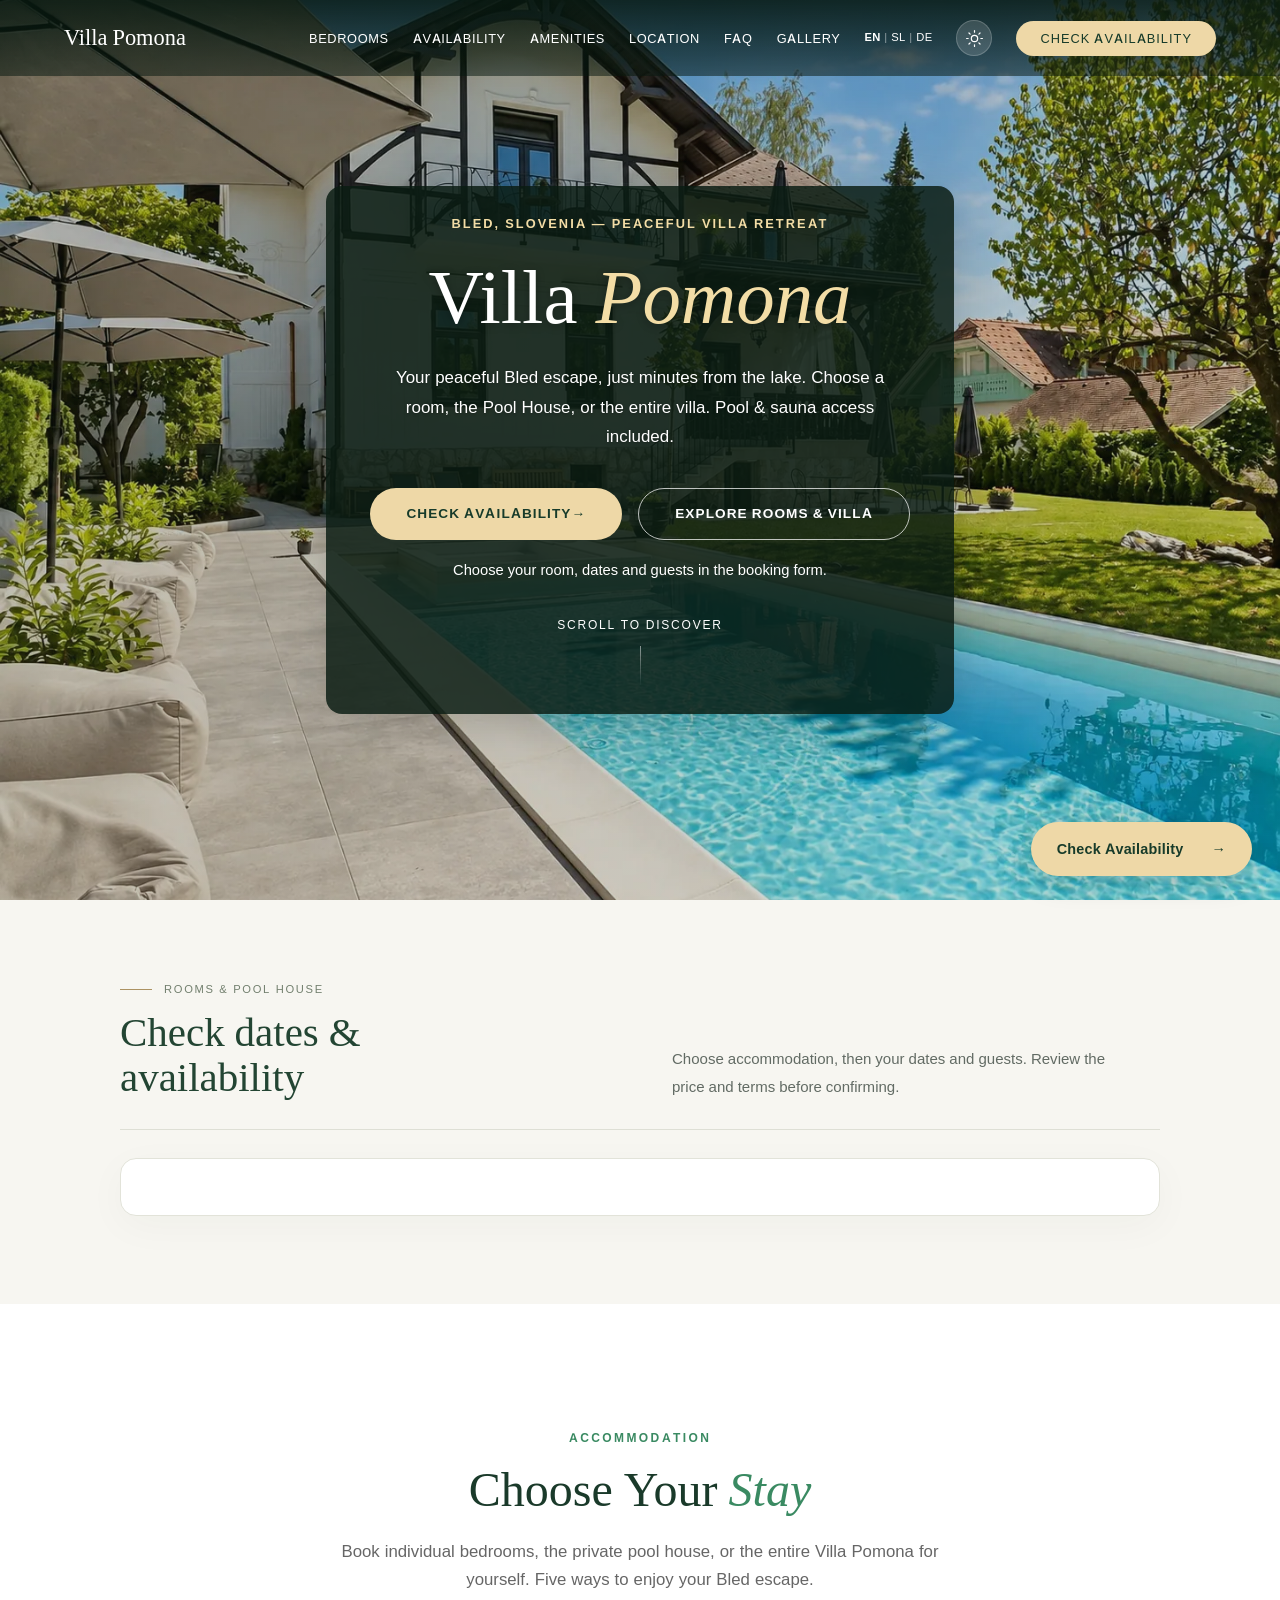
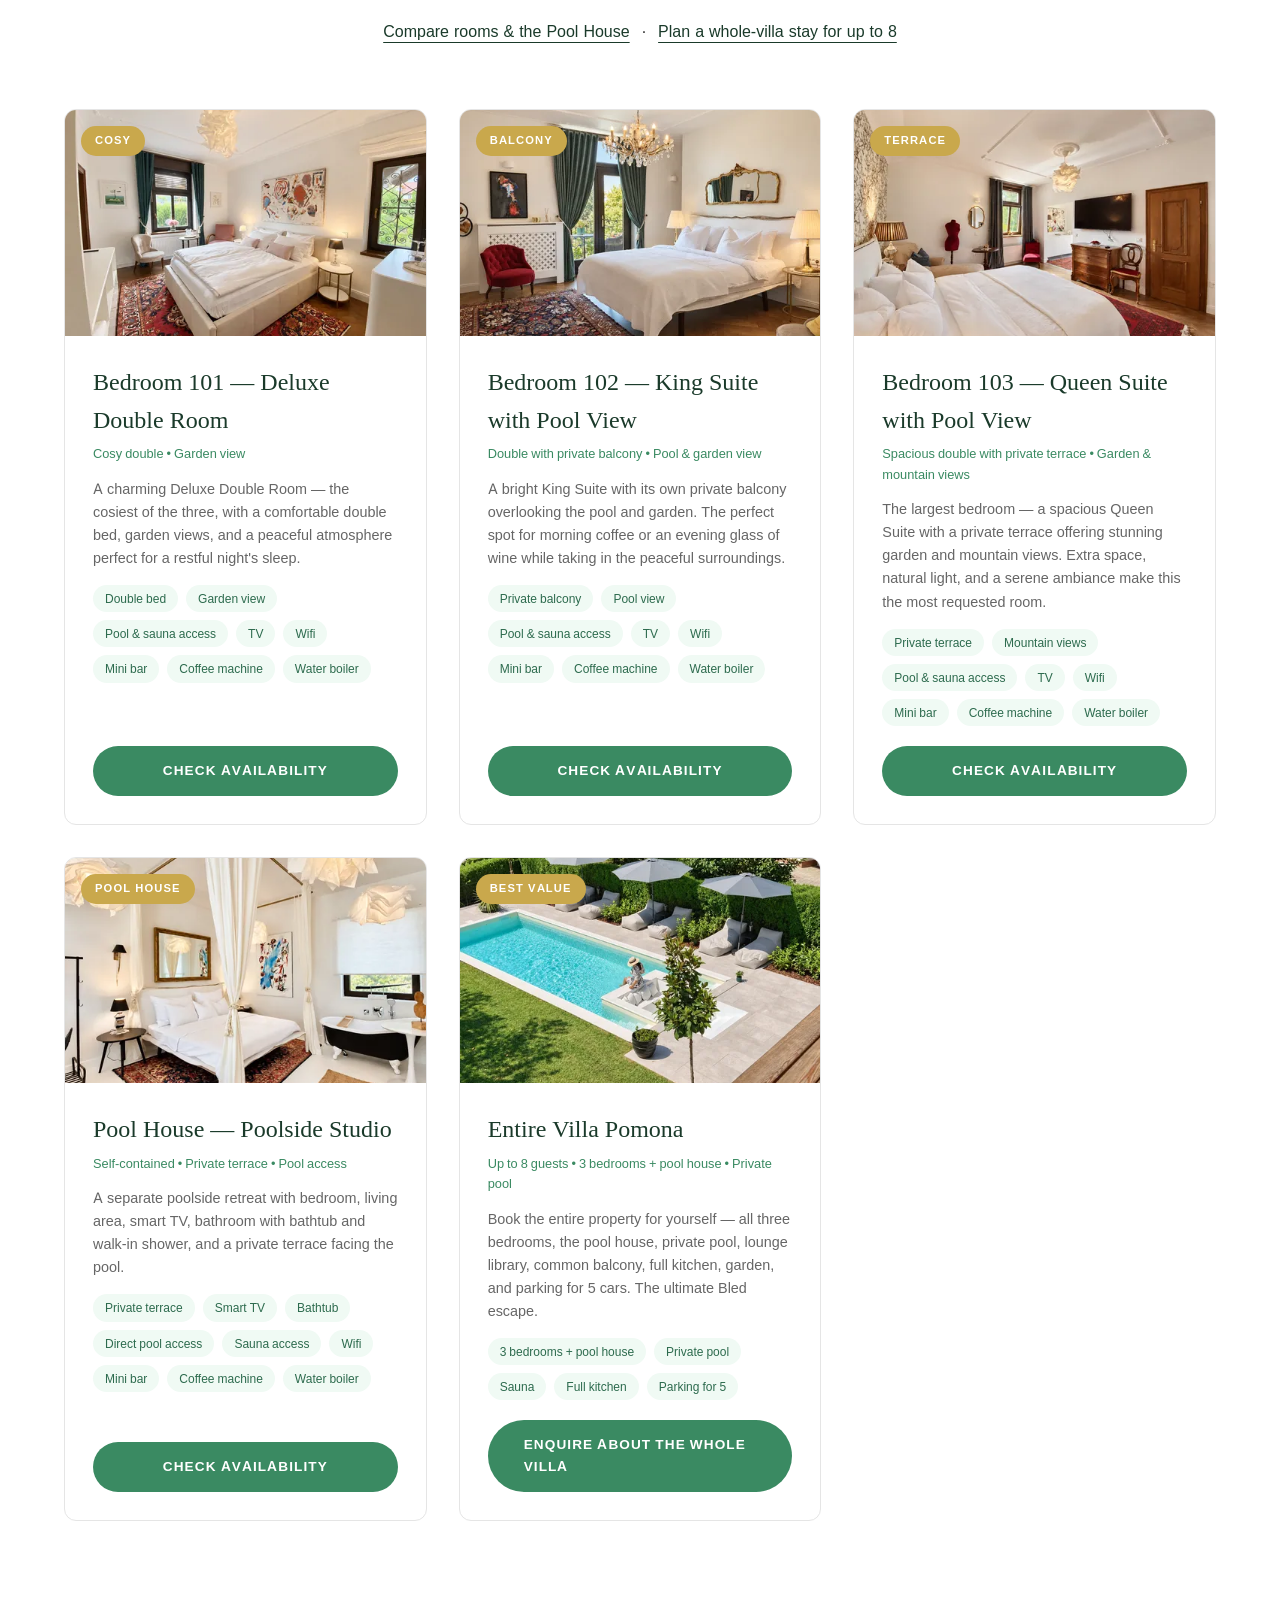
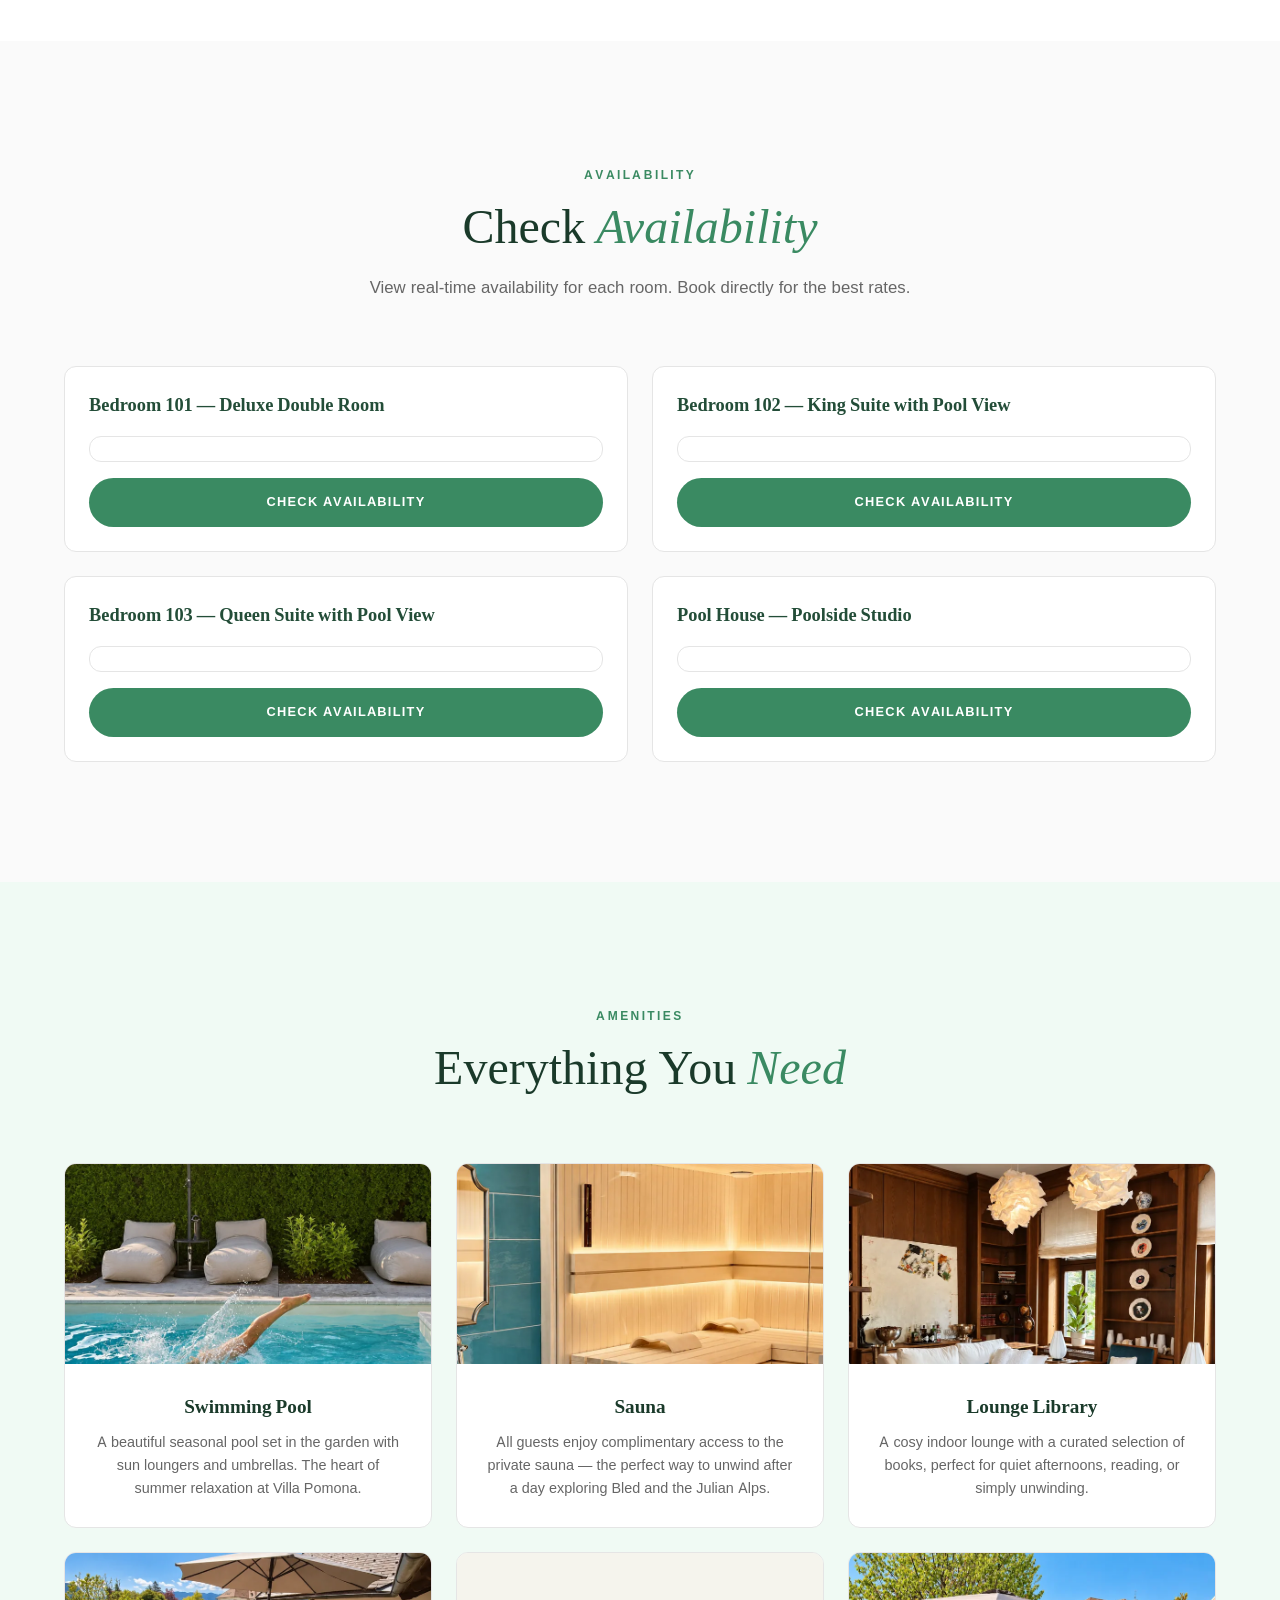
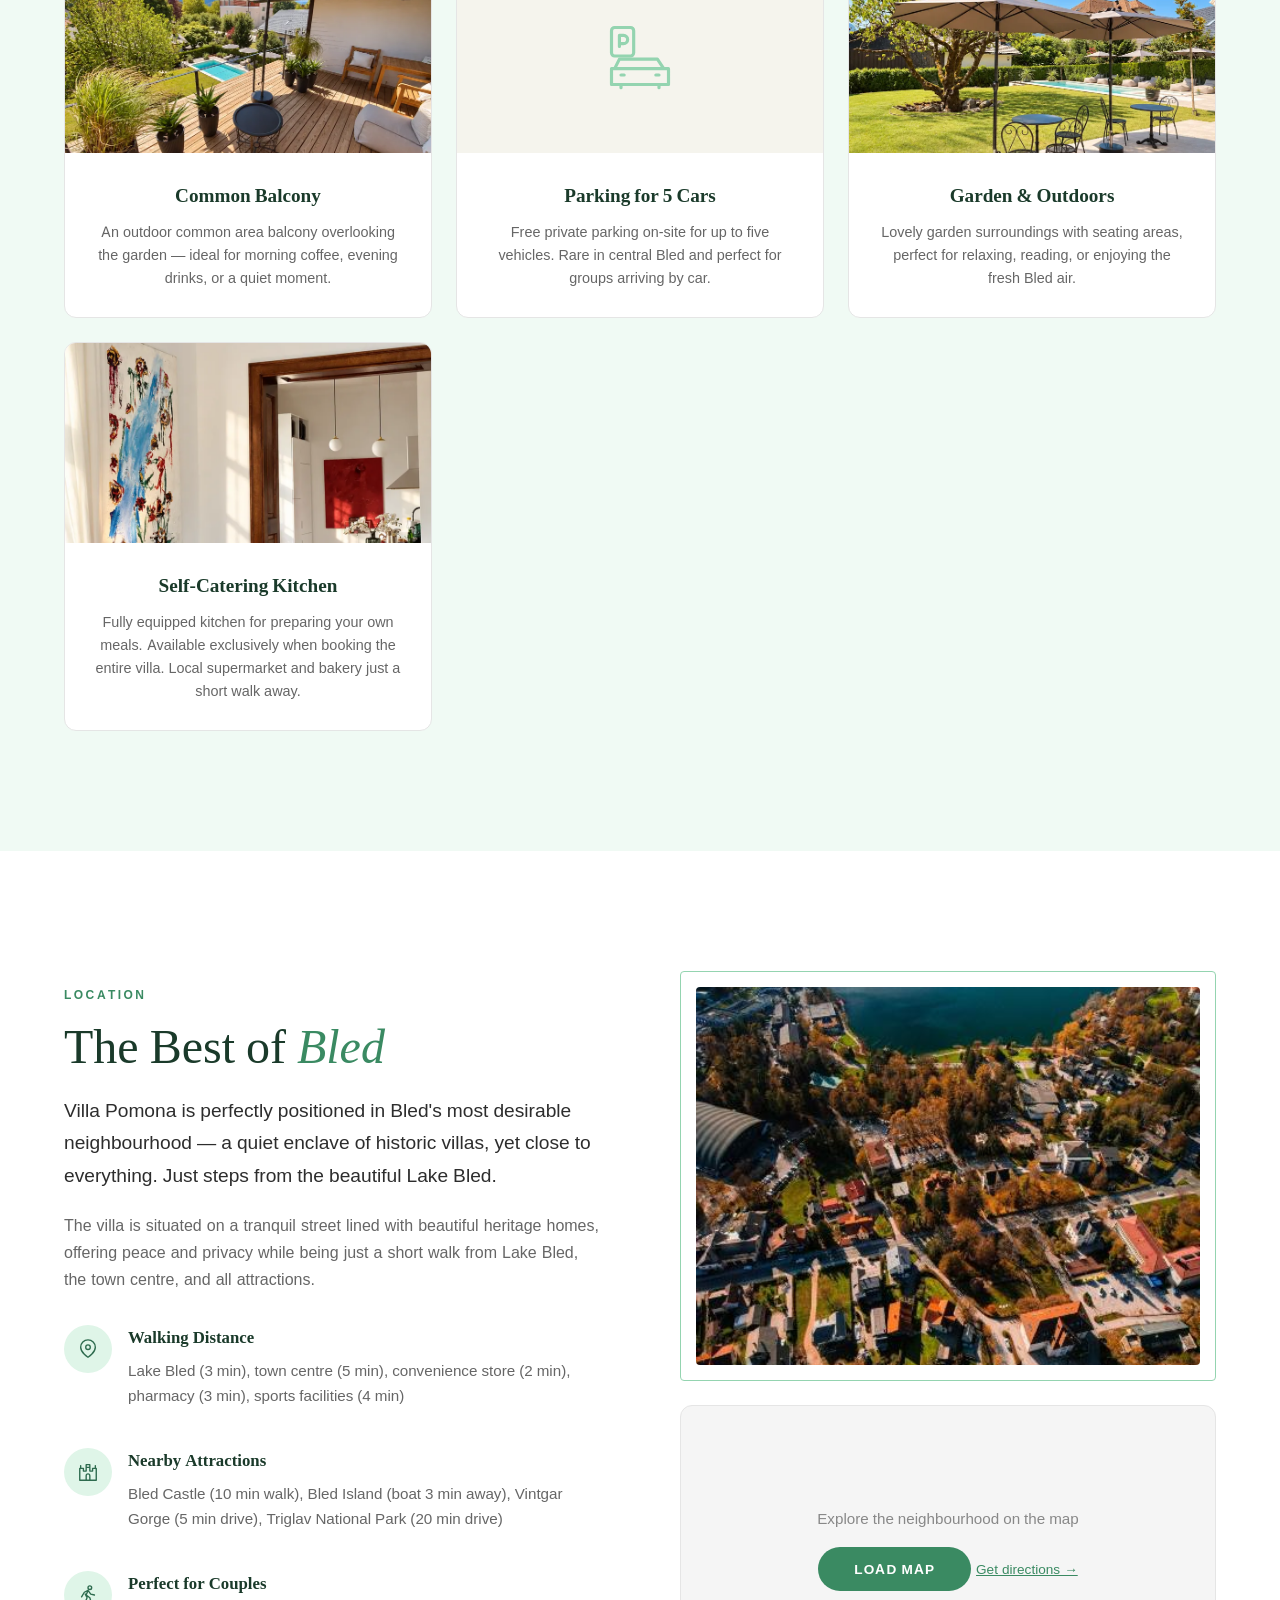
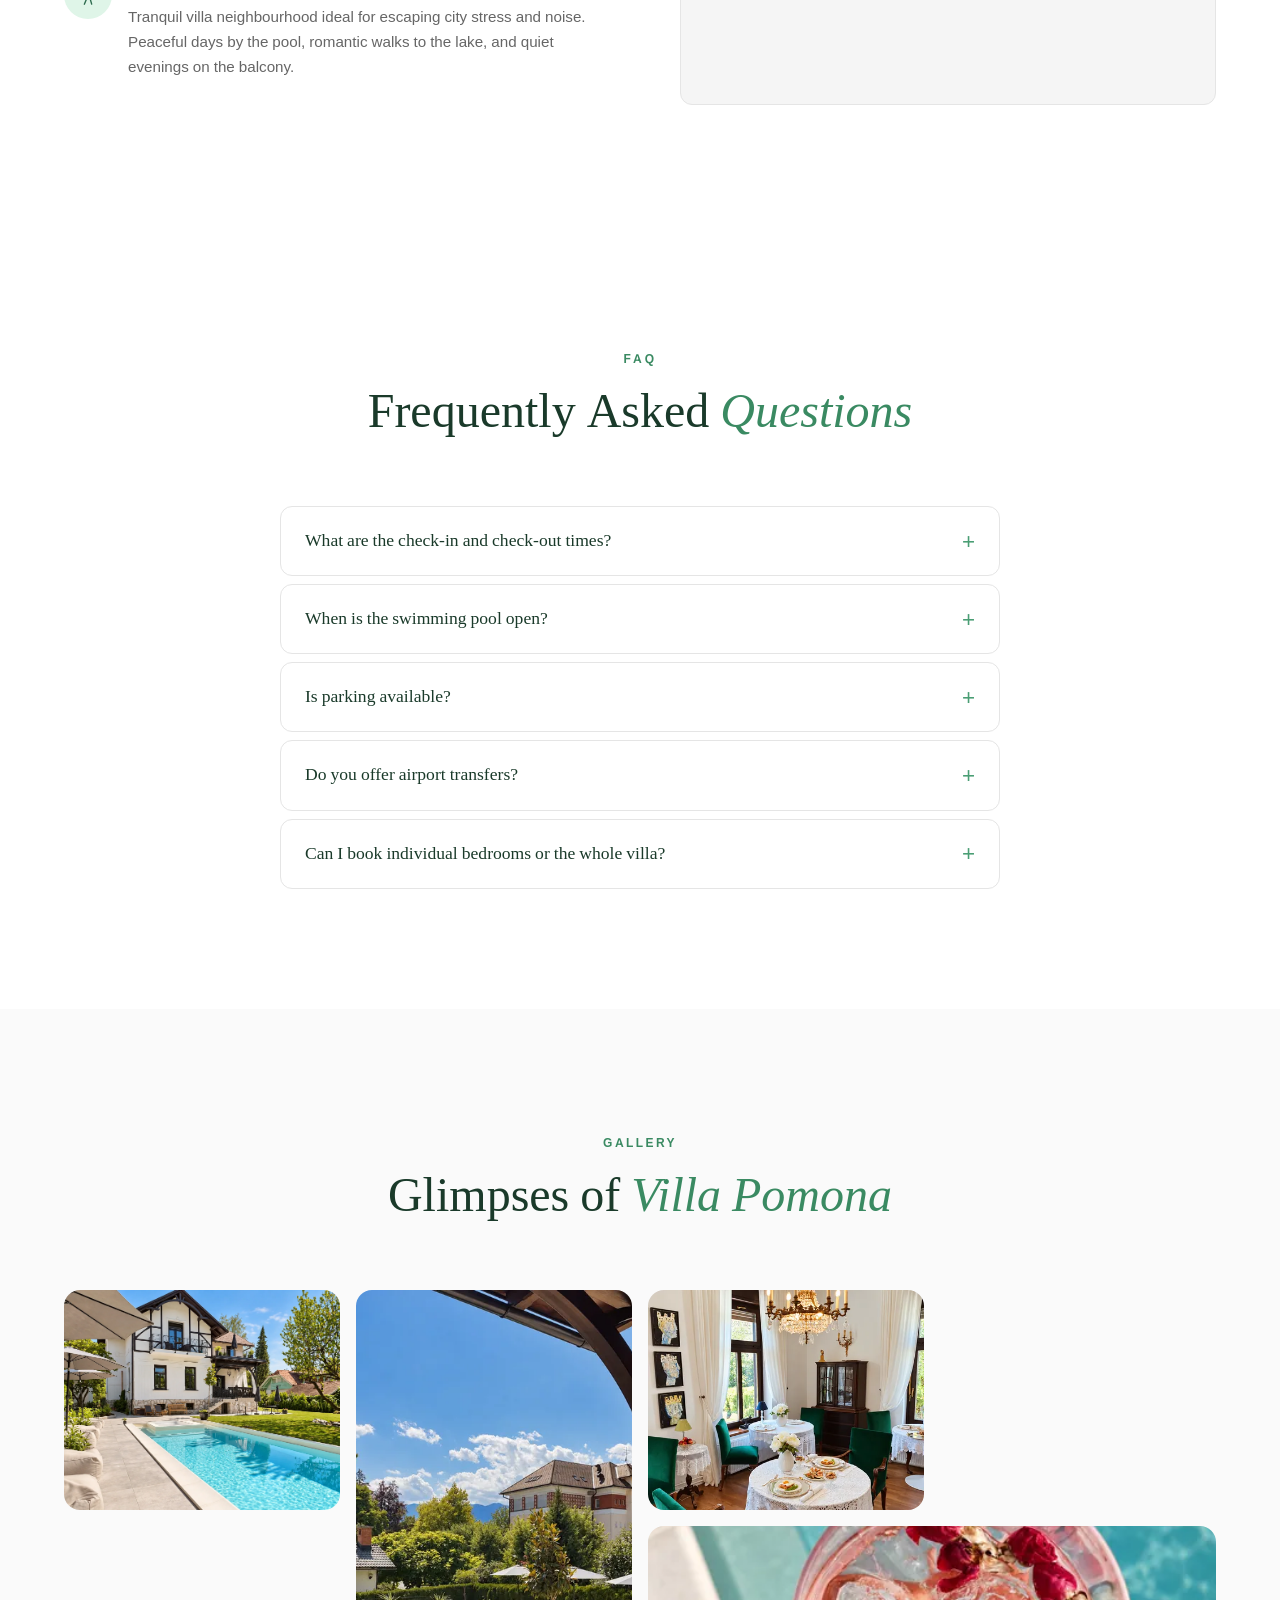
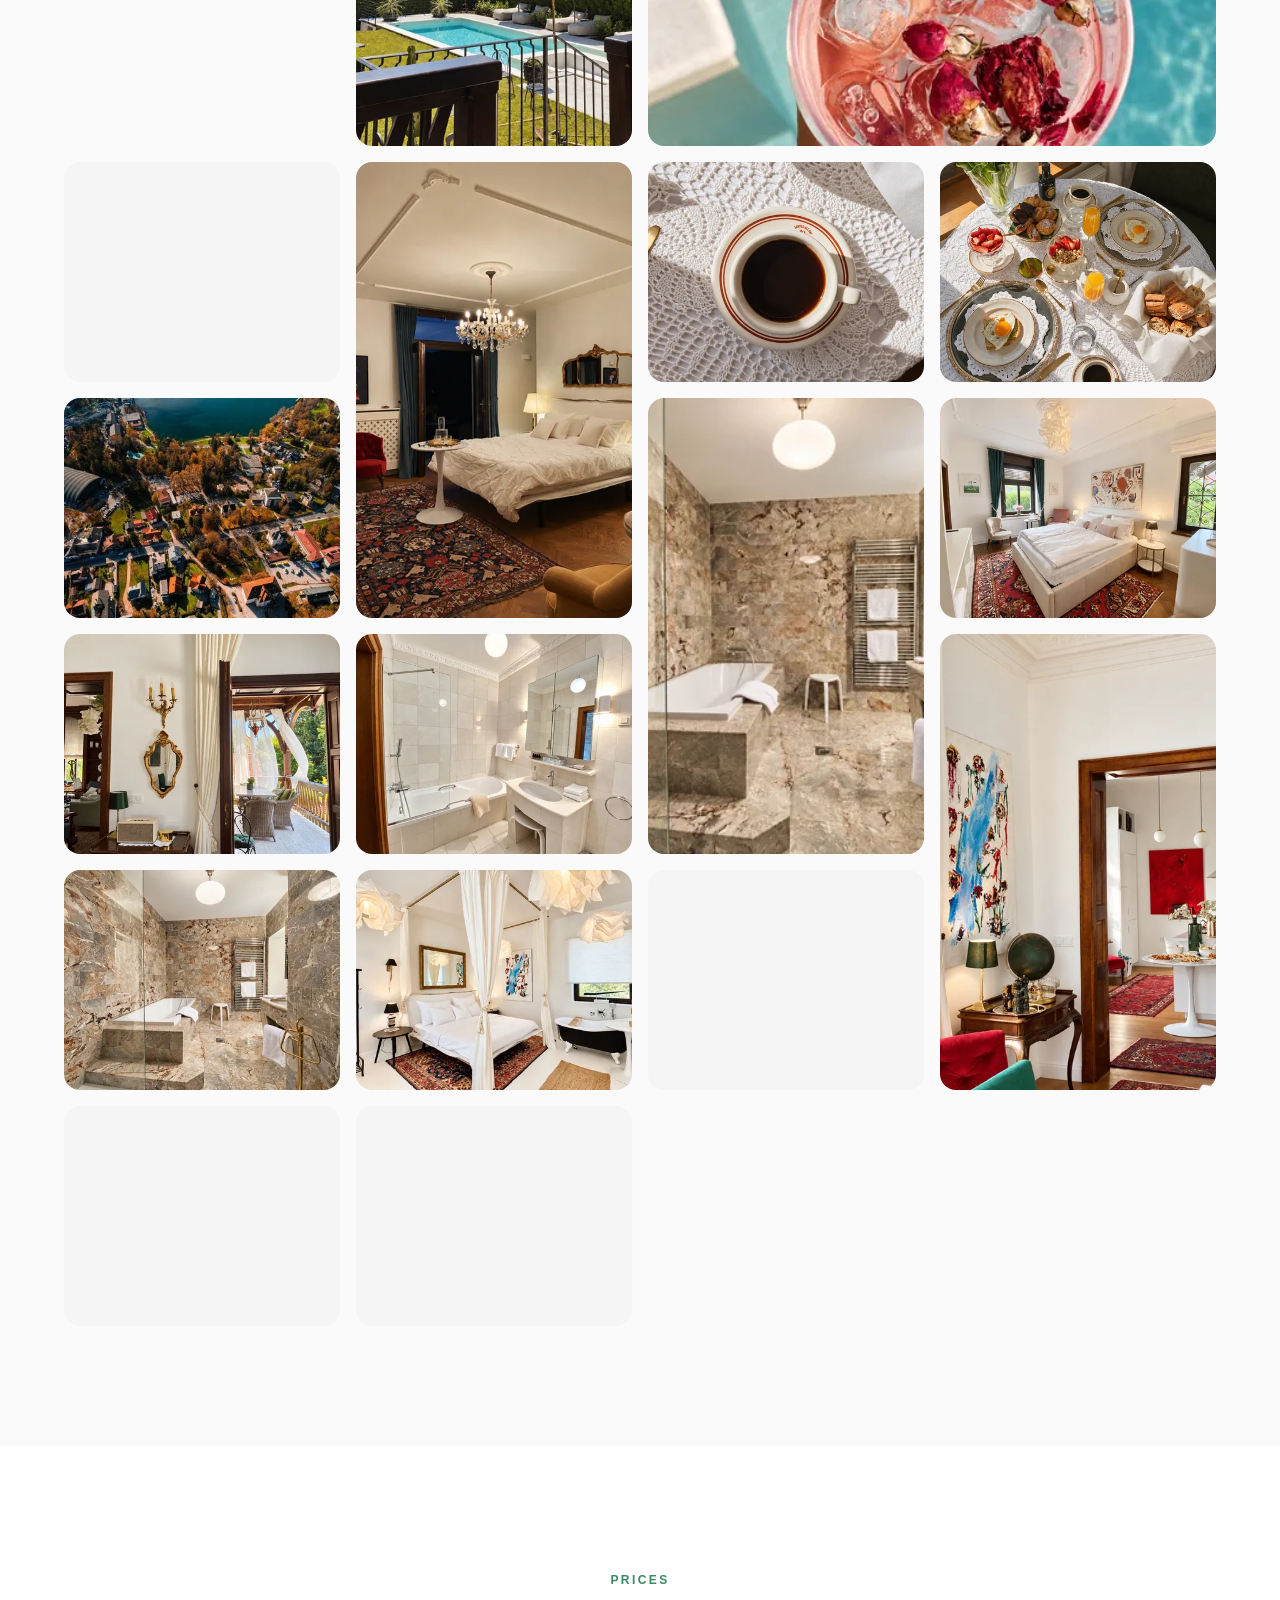
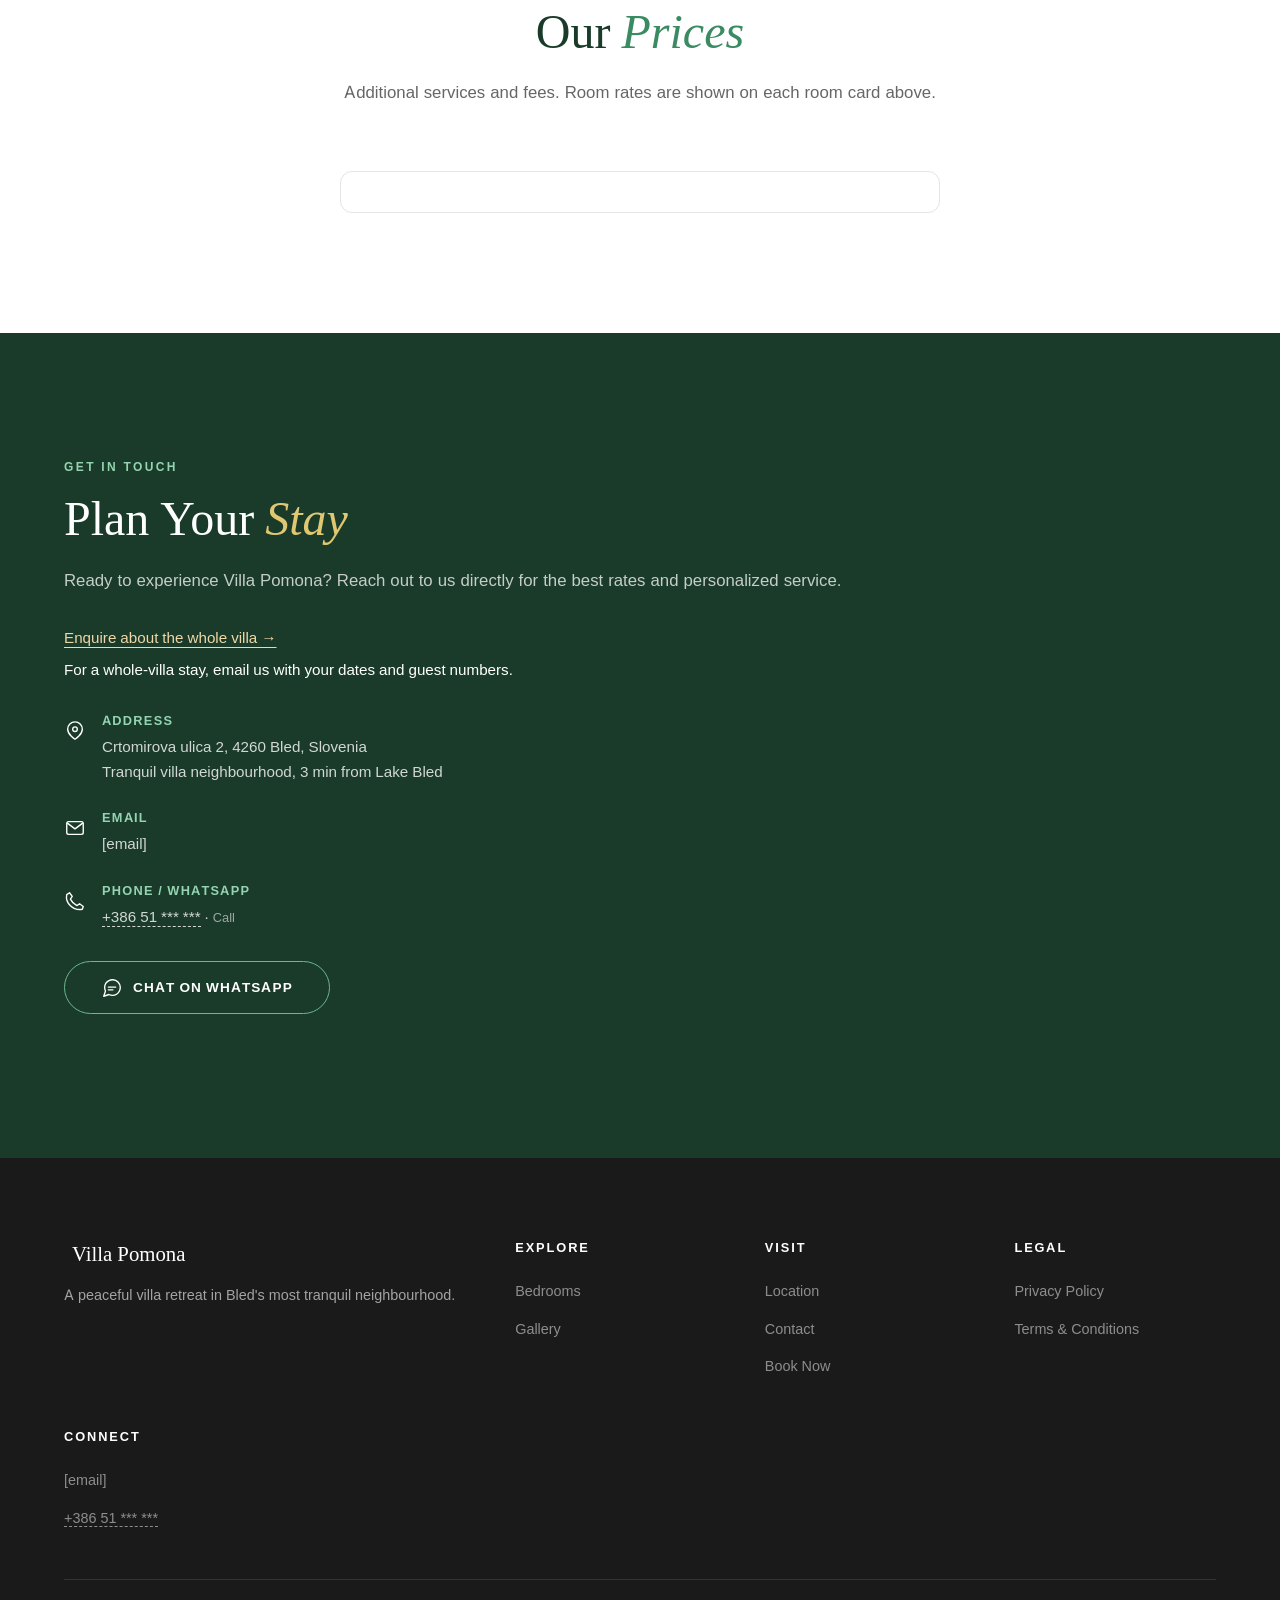
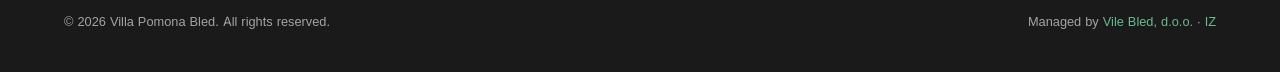
==== index.html @ 8bedf19b "Expand Pomona gallery with verified owner photographs" ====
<!DOCTYPE html>
<html lang="en">
<head>
    <meta charset="UTF-8">
    <meta name="viewport" content="width=device-width, initial-scale=1.0">
    <meta name="theme-color" content="#1a3a2a">
    <meta http-equiv="X-Content-Type-Options" content="nosniff">
    <meta http-equiv="Referrer-Policy" content="strict-origin-when-cross-origin">
    <meta name="robots" content="index, follow">
    <title>Rooms &amp; Villa in Bled with Pool &amp; Sauna | Villa Pomona</title>
    <meta name="description" content="Book a room, the Pool House or the entire Villa Pomona in Bled. Pool and sauna access included, with parking and Lake Bled nearby. Check availability.">
    <meta property="og:title" content="Rooms &amp; Villa in Bled with Pool &amp; Sauna | Villa Pomona">
    <meta property="og:description" content="Choose a room, the Pool House or the entire Villa Pomona in Bled, with pool and sauna access included.">
    <meta property="og:type" content="website">
    <meta property="og:url" content="https://villa-pomona-bled.com/">
    <meta property="og:site_name" content="Villa Pomona Bled">
    <meta property="og:locale" content="en_US">
    <meta property="og:locale:alternate" content="sl_SI">
    <meta property="og:locale:alternate" content="de_DE">
    <meta property="og:image" content="https://villa-pomona-bled.com/assets/images/polished-20261101/hero-social-1200x630.jpg">
    <meta property="og:image:width" content="1200">
    <meta property="og:image:height" content="630">
    <meta property="og:image:alt" content="Villa Pomona exterior, pool and garden in Bled, Slovenia">
    <meta name="twitter:card" content="summary_large_image">
    <meta name="twitter:title" content="Rooms &amp; Villa in Bled with Pool &amp; Sauna | Villa Pomona">
    <meta name="twitter:description" content="Choose a room, the Pool House or the entire Villa Pomona in Bled, with pool and sauna access included.">
    <meta name="twitter:image" content="https://villa-pomona-bled.com/assets/images/polished-20261101/hero-social-1200x630.jpg">
    <meta name="twitter:image:alt" content="Villa Pomona exterior, pool and garden in Bled, Slovenia">
    <link rel="canonical" href="https://villa-pomona-bled.com/">
    <link rel="alternate" hreflang="en" href="https://villa-pomona-bled.com/">
    <link rel="alternate" hreflang="sl" href="https://villa-pomona-bled.com/sl/">
    <link rel="alternate" hreflang="de" href="https://villa-pomona-bled.com/de/">
    <link rel="alternate" hreflang="x-default" href="https://villa-pomona-bled.com/">
    <link rel="preload" as="image" href="assets/images/polished-20261101/hero-1-1448.webp" fetchpriority="high" imagesrcset="assets/images/polished-20261101/hero-1-480.webp 480w, assets/images/polished-20261101/hero-1-800.webp 800w, assets/images/polished-20261101/hero-1-1448.webp 1448w" imagesizes="(max-aspect-ratio: 4/3) 134vh, 100vw">
    <script type="application/ld+json">
    {
        "@context": "https://schema.org",
        "@type": "LodgingBusiness",
        "name": "Villa Pomona",
        "alternateName": "Vila Pomona Bled",
        "image": [
            "https://villa-pomona-bled.com/assets/images/polished-20261101/hero-1-1448.webp",
            "https://villa-pomona-bled.com/assets/images/polished-20261101/pool-swim-1024.webp",
            "https://villa-pomona-bled.com/assets/images/polished-20261101/room-102-1448.webp"
        ],
        "url": "https://villa-pomona-bled.com/",

        "priceRange": "€170–€980",
        "description": "A luxury private villa in Bled, Slovenia with 3 bedrooms, pool house, swimming pool, sauna, lounge library, and parking for 5 cars. Steps from Lake Bled.",
        "address": {
            "@type": "PostalAddress",
            "streetAddress": "Crtomirova ulica 2",
            "addressLocality": "Bled",
            "addressRegion": "Upper Carniola",
            "postalCode": "4260",
            "addressCountry": "SI"
        },
        "geo": {
            "@type": "GeoCoordinates",
            "latitude": "46.3683",
            "longitude": "14.1147"
        },
        "hasMap": "https://maps.google.com/?q=Crtomirova+ulica+2,+Bled",
        "maximumAttendeeCapacity": 8,
        "petsAllowed": false,
        "smokingAllowed": false,
        "checkinTime": "15:00",
        "checkoutTime": "10:00",
        "amenityFeature": [
            {"@type": "LocationFeatureSpecification", "name": "Swimming Pool", "value": true},
            {"@type": "LocationFeatureSpecification", "name": "Sauna", "value": true},
            {"@type": "LocationFeatureSpecification", "name": "Free Private Parking", "value": true},
            {"@type": "LocationFeatureSpecification", "name": "Fully Equipped Kitchen", "value": true},
            {"@type": "LocationFeatureSpecification", "name": "Free Wi-Fi", "value": true},
            {"@type": "LocationFeatureSpecification", "name": "Pool House", "value": true},
            {"@type": "LocationFeatureSpecification", "name": "Lounge Library", "value": true},
            {"@type": "LocationFeatureSpecification", "name": "Garden", "value": true},
            {"@type": "LocationFeatureSpecification", "name": "Terrace", "value": true},
            {"@type": "LocationFeatureSpecification", "name": "Balcony", "value": true},
            {"@type": "LocationFeatureSpecification", "name": "Air Conditioning", "value": true},
            {"@type": "LocationFeatureSpecification", "name": "Washing Machine", "value": true},
            {"@type": "LocationFeatureSpecification", "name": "Airport Transfer", "value": true}
        ],
        "areaServed": {
            "@type": "City",
            "name": "Bled",
            "sameAs": "https://en.wikipedia.org/wiki/Bled"
        }
    }
    </script>
    <script type="application/ld+json">
    {
        "@context": "https://schema.org",
        "@type": "FAQPage",
        "mainEntity": [
            {"@type": "Question", "name": "What are the check-in and check-out times?", "acceptedAnswer": {"@type": "Answer", "text": "Check-in is from 15:00 and check-out is by 10:00. Early check-in and late check-out may be available on request, subject to availability."}},
            {"@type": "Question", "name": "When is the swimming pool open?", "acceptedAnswer": {"@type": "Answer", "text": "The pool is seasonal and typically open from May to September, depending on weather conditions. It is not heated."}},
            {"@type": "Question", "name": "Is parking available?", "acceptedAnswer": {"@type": "Answer", "text": "Yes, Villa Pomona offers free private parking on-site for up to five vehicles."}},
            {"@type": "Question", "name": "Do you offer airport transfers?", "acceptedAnswer": {"@type": "Answer", "text": "Yes, we can arrange airport transfers from Ljubljana Airport (LJU) or Klagenfurt Airport (KLU). Prices are provided on request."}},
            {"@type": "Question", "name": "Can I book individual bedrooms or the whole villa?", "acceptedAnswer": {"@type": "Answer", "text": "You can book individual bedrooms, the separate Pool House, or the entire Villa Pomona for up to 8 guests."}}
        ]
    }
    </script>
    <script type="application/ld+json">
    {
        "@context": "https://schema.org",
        "@type": "BreadcrumbList",
        "itemListElement": [
            {"@type": "ListItem", "position": 1, "name": "Home", "item": "https://villa-pomona-bled.com/"},
            {"@type": "ListItem", "position": 2, "name": "Bedrooms", "item": "https://villa-pomona-bled.com/#bedrooms"},
            {"@type": "ListItem", "position": 3, "name": "Gallery", "item": "https://villa-pomona-bled.com/#gallery"},
            {"@type": "ListItem", "position": 4, "name": "Contact", "item": "https://villa-pomona-bled.com/#contact"}
        ]
    }
    </script>
    <!-- Cloudflare Web Analytics -->
    <script type="module" src="https://static.cloudflareinsights.com/beacon.min.js" data-cf-beacon='{"token": "0f8eb45b9e884118b55e8c2ccd7ce14e"}'></script>
    <link rel="stylesheet" href="styles.css">
    <script>
        (function(){
            var t = localStorage.getItem('theme');
            if (t) document.documentElement.setAttribute('data-theme', t);
            else if (window.matchMedia && window.matchMedia('(prefers-color-scheme: dark)').matches) document.documentElement.setAttribute('data-theme', 'dark');
        })();
    </script>
<link rel="stylesheet" href="growth.css">
<link rel="icon" type="image/png" sizes="96x96" href="assets/brand/pomona-mark-96.png">
<link rel="icon" type="image/svg+xml" href="assets/brand/pomona-mark-v1.svg">
<link rel="apple-touch-icon" sizes="180x180" href="assets/brand/pomona-mark-180.png">
</head>
<body>
    <a href="#bedrooms" class="skip-link">Skip to content</a>
    <nav class="nav" id="nav">
        <div class="nav-container">
            <a href="#hero" class="nav-logo">
                <span class="logo-text">Villa Pomona</span>
            </a>
            <button class="nav-toggle" id="navToggle" aria-label="Toggle menu">
                <span></span><span></span><span></span>
            </button>
            <ul class="nav-links" id="navLinks">
                <li><a href="#bedrooms">Bedrooms</a></li>
                <li><a href="#availability">Availability</a></li>
                <li><a href="#amenities">Amenities</a></li>
                <li><a href="#location">Location</a></li>
                <li><a href="#faq">FAQ</a></li>
                <li><a href="#gallery">Gallery</a></li>
                <li class="nav-lang-item"><a href="./" lang="en" hreflang="en" class="active">EN</a> | <a href="sl/" lang="sl" hreflang="sl">SL</a> | <a href="de/" lang="de" hreflang="de">DE</a></li>
                <li class="theme-toggle-wrap"><button class="theme-toggle" id="themeToggle" aria-label="Toggle dark mode"><span class="icon-sun" aria-hidden="true"><svg class="ui-icon" viewBox="0 0 24 24" fill="none" stroke="currentColor" stroke-width="1.5" stroke-linecap="round" stroke-linejoin="round" aria-hidden="true" focusable="false"><circle cx="12" cy="12" r="4"/><path d="M12 2v2m0 16v2M2 12h2m16 0h2M5 5l1.5 1.5m11 11L19 19M5 19l1.5-1.5m11-11L19 5"/></svg></span><span class="icon-moon" aria-hidden="true"><svg class="ui-icon" viewBox="0 0 24 24" fill="none" stroke="currentColor" stroke-width="1.5" stroke-linecap="round" stroke-linejoin="round" aria-hidden="true" focusable="false"><path d="M20.5 13A8.5 8.5 0 0 1 11 3.5 8.5 8.5 0 1 0 20.5 13Z"/></svg></span></button></li>
                <li><a href="#bookingHeading" class="nav-cta">Check Availability</a></li>
            </ul>
        </div>
    </nav>

    <section class="hero" id="hero">
        <img class="hero-bg-img" src="assets/images/polished-20261101/hero-1-1448.webp" srcset="assets/images/polished-20261101/hero-1-480.webp 480w, assets/images/polished-20261101/hero-1-800.webp 800w, assets/images/polished-20261101/hero-1-1448.webp 1448w" sizes="(max-aspect-ratio: 4/3) 134vh, 100vw" alt="Villa Pomona exterior and pool house in Bled, Slovenia" fetchpriority="high" decoding="async" width="1448" height="1086">
        <div class="hero-overlay"></div>
        <div class="hero-content">
            <p class="hero-subtitle">Bled, Slovenia &mdash; Peaceful Villa Retreat</p>
            <h1 class="hero-title">Villa <em>Pomona</em></h1>
            <p class="hero-desc">Your peaceful Bled escape, just minutes from the lake. Choose a room, the Pool House, or the entire villa. Pool &amp; sauna access included.</p>
            <div class="hero-actions">
                <a href="#bookingHeading" class="btn btn-primary">Check Availability <span aria-hidden="true">&rarr;</span></a>
                <a href="#bedrooms" class="btn btn-outline">Explore rooms & villa</a>
            </div>
            <p class="hero-booking-hint">Choose your room, dates and guests in the booking form.</p>
            <div class="hero-scroll">
                <span>Scroll to discover</span>
                <div class="scroll-line"></div>
            </div>
        </div>
    </section>

    <section class="section booking-section" id="book"><div class="container">
                <div class="contact-form-wrapper">
                    <div class="booking-intro" id="bookingHeading">
                        <p class="booking-kicker">Rooms & Pool House</p>
                        <h2>Check dates & availability</h2>
                        <p>Choose accommodation, then your dates and guests. Review the price and terms before confirming.</p>
                    </div>
                    <div class="bentral-widget" id="bentralBooking">
                        <script src="//www.bentral.com/service/embed/booking.js?id=5f444d324e675f4e&amp;width=full&amp;key=ef32fbc68fd13b8f9e5ba7a55520e061&amp;title=0&amp;header-bg=f7f6f1&amp;header-color=234533&amp;header2-bg=f3f2eb&amp;header2-color=344b3a&amp;table-bg=ffffff&amp;table-color=344b3a&amp;btn-bg=234533&amp;btn-color=ffffff&amp;border-color=e2e3d9&amp;border-width=0"></script>
                    </div>
                </div>
    </div></section>

    <section class="section bedrooms" id="bedrooms">
        <div class="container">
            <div class="section-header">
                <span class="section-tag">Accommodation</span>
                <h2 class="section-title">Choose Your <em>Stay</em></h2>
                <p class="section-desc">Book individual bedrooms, the private pool house, or the entire Villa Pomona for yourself. Five ways to enjoy your Bled escape.</p>
                <p class="growth-links"><a href="rooms-in-bled.html">Compare rooms &amp; the Pool House</a><span aria-hidden="true"> · </span><a href="whole-villa-bled.html">Plan a whole-villa stay for up to 8</a></p>
            </div>
            <div class="suites-grid">
                <div class="suite-card reveal">
                    <div class="suite-image">
                        <img alt="Bedroom 101 — Deluxe Double Room" class="suite-img" decoding="async" height="1086" loading="lazy" sizes="(max-width: 768px) 100vw, (max-width: 1024px) 50vw, 33vw" src="assets/images/polished-20261101/room-101-1448.webp" srcset="assets/images/polished-20261101/room-101-480.webp 480w, assets/images/polished-20261101/room-101-800.webp 800w, assets/images/polished-20261101/room-101-1448.webp 1448w" width="1448"/>
                        <div class="suite-badge">Cosy</div>
                    </div>
                    <div class="suite-info">
                        <h3>Bedroom 101 — Deluxe Double Room</h3>
                        <p class="suite-size">Cosy double &bull; Garden view</p>
                        <p class="suite-desc">A charming Deluxe Double Room — the cosiest of the three, with a comfortable double bed, garden views, and a peaceful atmosphere perfect for a restful night's sleep.</p>
                        <ul class="suite-features">
                            <li>Double bed</li><li>Garden view</li><li>Pool &amp; sauna access</li><li>TV</li><li>Wifi</li><li>Mini bar</li><li>Coffee machine</li><li>Water boiler</li>
                        </ul>
                        <a href="#bookingHeading" class="btn btn-primary btn-full">Check Availability</a>
                    </div>
                </div>
                <div class="suite-card reveal">
                    <div class="suite-image">
                        <img alt="Bedroom 102 — Balcony View" class="suite-img" decoding="async" height="1086" loading="lazy" sizes="(max-width: 768px) 100vw, (max-width: 1024px) 50vw, 33vw" src="assets/images/polished-20261101/room-102-1448.webp" srcset="assets/images/polished-20261101/room-102-480.webp 480w, assets/images/polished-20261101/room-102-800.webp 800w, assets/images/polished-20261101/room-102-1448.webp 1448w" width="1448"/>
                        <div class="suite-badge">Balcony</div>
                    </div>
                    <div class="suite-info">
                        <h3>Bedroom 102 — King Suite with Pool View</h3>
                        <p class="suite-size">Double with private balcony &bull; Pool &amp; garden view</p>
                        <p class="suite-desc">A bright King Suite with its own private balcony overlooking the pool and garden. The perfect spot for morning coffee or an evening glass of wine while taking in the peaceful surroundings.</p>
                        <ul class="suite-features">
                            <li>Private balcony</li><li>Pool view</li><li>Pool &amp; sauna access</li><li>TV</li><li>Wifi</li><li>Mini bar</li><li>Coffee machine</li><li>Water boiler</li>
                        </ul>
                        <a href="#bookingHeading" class="btn btn-primary btn-full">Check Availability</a>
                    </div>
                </div>
                <div class="suite-card reveal">
                    <div class="suite-image">
                        <img alt="Bedroom 103 — Queen Suite with Pool View" class="suite-img" decoding="async" height="1086" loading="lazy" sizes="(max-width: 768px) 100vw, (max-width: 1024px) 50vw, 33vw" src="assets/images/polished-20261101/room-103-1448.webp" srcset="assets/images/polished-20261101/room-103-480.webp 480w, assets/images/polished-20261101/room-103-800.webp 800w, assets/images/polished-20261101/room-103-1448.webp 1448w" width="1448"/>
                        <div class="suite-badge">Terrace</div>
                    </div>
                    <div class="suite-info">
                        <h3>Bedroom 103 — Queen Suite with Pool View</h3>
                        <p class="suite-size">Spacious double with private terrace &bull; Garden &amp; mountain views</p>
                        <p class="suite-desc">The largest bedroom — a spacious Queen Suite with a private terrace offering stunning garden and mountain views. Extra space, natural light, and a serene ambiance make this the most requested room.</p>
                        <ul class="suite-features">
                            <li>Private terrace</li><li>Mountain views</li><li>Pool &amp; sauna access</li><li>TV</li><li>Wifi</li><li>Mini bar</li><li>Coffee machine</li><li>Water boiler</li>
                        </ul>
                        <a href="#bookingHeading" class="btn btn-primary btn-full">Check Availability</a>
                    </div>
                </div>
                <div class="suite-card reveal">
                    <div class="suite-image">
                        <img alt="Pool House — Private Poolside Retreat" class="suite-img" decoding="async" height="1086" loading="lazy" sizes="(max-width: 768px) 100vw, (max-width: 1024px) 50vw, 33vw" src="assets/images/polished-20261101/pool-house-1448.webp" srcset="assets/images/polished-20261101/pool-house-480.webp 480w, assets/images/polished-20261101/pool-house-800.webp 800w, assets/images/polished-20261101/pool-house-1448.webp 1448w" width="1448"/>
                        <div class="suite-badge">Pool House</div>
                    </div>
                    <div class="suite-info">
                        <h3>Pool House — Poolside Studio</h3>
                        <p class="suite-size">Self-contained &bull; Private terrace &bull; Pool access</p>
                        <p class="suite-desc">A separate poolside retreat with bedroom, living area, smart TV, bathroom with bathtub and walk-in shower, and a private terrace facing the pool.</p>
                        <ul class="suite-features">
                            <li>Private terrace</li><li>Smart TV</li><li>Bathtub</li><li>Direct pool access</li><li>Sauna access</li><li>Wifi</li><li>Mini bar</li><li>Coffee machine</li><li>Water boiler</li>
                        </ul>
                        <a href="#bookingHeading" class="btn btn-primary btn-full">Check Availability</a>
                    </div>
                </div>
                <div class="suite-card reveal" id="entire-villa">
                    <div class="suite-image">
                        <img alt="Entire Villa Pomona — Full Property" class="suite-img" decoding="async" height="1086" loading="lazy" sizes="(max-width: 768px) 100vw, (max-width: 1024px) 50vw, 33vw" src="assets/images/polished-20261101/pool-overview-1448.webp" srcset="assets/images/polished-20261101/pool-overview-480.webp 480w, assets/images/polished-20261101/pool-overview-800.webp 800w, assets/images/polished-20261101/pool-overview-1448.webp 1448w" width="1448"/>
                        <div class="suite-badge">Best Value</div>
                    </div>
                    <div class="suite-info">
                        <h3>Entire Villa Pomona</h3>
                        <p class="suite-size">Up to 8 guests &bull; 3 bedrooms + pool house &bull; Private pool</p>
                        <p class="suite-desc">Book the entire property for yourself &mdash; all three bedrooms, the pool house, private pool, lounge library, common balcony, full kitchen, garden, and parking for 5 cars. The ultimate Bled escape.</p>
                        <ul class="suite-features">
                            <li>3 bedrooms + pool house</li><li>Private pool</li><li>Sauna</li><li>Full kitchen</li><li>Parking for 5</li>
                        </ul>
                        <a href="mailto:info@villa-pomona-bled.com" class="btn btn-primary btn-full">Enquire about the whole villa</a>
                    </div>
                </div>
            </div>
        </div>
    </section>

    <section class="section availability" id="availability">
        <div class="container">
            <div class="section-header">
                <span class="section-tag">Availability</span>
                <h2 class="section-title">Check <em>Availability</em></h2>
                <p class="section-desc">View real-time availability for each room. Book directly for the best rates.</p>
            </div>
            <div class="availability-grid">
                <div class="availability-card" data-room="Bedroom 101">
                    <h3>Bedroom 101 &mdash; Deluxe Double Room</h3>
                    <div class="bentral-widget bentral-calendar"><script src="//www.bentral.com/service/embed/calendar.js?uid=5f5441304d7a514d&last=true&key=ef32fbc68fd13b8f9e5ba7a55520e061"></script></div>
                    <a href="#bookingHeading" class="btn btn-primary btn-full bentral-book-btn">Check Availability</a>
                </div>
                <div class="availability-card" data-room="Bedroom 102">
                    <h3>Bedroom 102 &mdash; King Suite with Pool View</h3>
                    <div class="bentral-widget bentral-calendar"><script src="//www.bentral.com/service/embed/calendar.js?uid=5f5441304d7a494d&last=true&key=ef32fbc68fd13b8f9e5ba7a55520e061"></script></div>
                    <a href="#bookingHeading" class="btn btn-primary btn-full bentral-book-btn">Check Availability</a>
                </div>
                <div class="availability-card" data-room="Bedroom 103">
                    <h3>Bedroom 103 &mdash; Queen Suite with Pool View</h3>
                    <div class="bentral-widget bentral-calendar"><script src="//www.bentral.com/service/embed/calendar.js?uid=5f5441304d7a4d4d&last=true&key=ef32fbc68fd13b8f9e5ba7a55520e061"></script></div>
                    <a href="#bookingHeading" class="btn btn-primary btn-full bentral-book-btn">Check Availability</a>
                </div>
                <div class="availability-card" data-room="Pool House">
                    <h3>Pool House &mdash; Poolside Studio</h3>
                    <div class="bentral-widget bentral-calendar"><script src="//www.bentral.com/service/embed/calendar.js?uid=5f5441304d7a554d&last=true&key=ef32fbc68fd13b8f9e5ba7a55520e061"></script></div>
                    <a href="#bookingHeading" class="btn btn-primary btn-full bentral-book-btn">Check Availability</a>
                </div>
            </div>
        </div>
    </section>

    <section class="section amenities" id="amenities">
        <div class="container">
            <div class="section-header">
                <span class="section-tag">Amenities</span>
                <h2 class="section-title">Everything You <em>Need</em></h2>
            </div>
            <div class="amenities-grid">
                <div class="amenity-card reveal">
                    <img alt="Swimming pool at Villa Pomona" class="amenity-img" decoding="async" height="1536" loading="lazy" sizes="(max-width: 768px) 100vw, 50vw" src="assets/images/polished-20261101/pool-swim-1024.webp" srcset="assets/images/polished-20261101/pool-swim-480.webp 480w, assets/images/polished-20261101/pool-swim-800.webp 800w, assets/images/polished-20261101/pool-swim-1024.webp 1024w" style="object-position: center 65%;" width="1024"/>
                    <div class="amenity-card-body">
                        <h3>Swimming Pool</h3>
                        <p>A beautiful seasonal pool set in the garden with sun loungers and umbrellas. The heart of summer relaxation at Villa Pomona.</p>
                    </div>
                </div>
                <div class="amenity-card reveal">
                    <img alt="Private sauna at Villa Pomona" class="amenity-img" decoding="async" height="1536" loading="lazy" sizes="(max-width: 768px) 100vw, 50vw" src="assets/images/polished-20261101/sauna-1024.webp" srcset="assets/images/polished-20261101/sauna-480.webp 480w, assets/images/polished-20261101/sauna-800.webp 800w, assets/images/polished-20261101/sauna-1024.webp 1024w" width="1024"/>
                    <div class="amenity-card-body">
                        <h3>Sauna</h3>
                        <p>All guests enjoy complimentary access to the private sauna &mdash; the perfect way to unwind after a day exploring Bled and the Julian Alps.</p>
                    </div>
                </div>
                <div class="amenity-card reveal">
                    <img alt="Lounge Library at Villa Pomona" class="amenity-img" decoding="async" height="1448" loading="lazy" sizes="(max-width: 768px) 100vw, 50vw" src="assets/images/polished-20261101/lounge-1086.webp" srcset="assets/images/polished-20261101/lounge-480.webp 480w, assets/images/polished-20261101/lounge-800.webp 800w, assets/images/polished-20261101/lounge-1086.webp 1086w" style="object-position: center 35%;" width="1086"/>
                    <div class="amenity-card-body">
                        <h3>Lounge Library</h3>
                        <p>A cosy indoor lounge with a curated selection of books, perfect for quiet afternoons, reading, or simply unwinding.</p>
                    </div>
                </div>
                <div class="amenity-card reveal">
                    <img alt="Common balcony at Villa Pomona" class="amenity-img" decoding="async" height="1086" loading="lazy" sizes="(max-width: 768px) 100vw, 50vw" src="assets/images/polished-20261101/common-balcony-1448.webp" srcset="assets/images/polished-20261101/common-balcony-480.webp 480w, assets/images/polished-20261101/common-balcony-800.webp 800w, assets/images/polished-20261101/common-balcony-1448.webp 1448w" width="1448"/>
                    <div class="amenity-card-body">
                        <h3>Common Balcony</h3>
                        <p>An outdoor common area balcony overlooking the garden &mdash; ideal for morning coffee, evening drinks, or a quiet moment.</p>
                    </div>
                </div>
                <div class="amenity-card reveal">
                    <div class="amenity-card-text-icon"><span><svg class="ui-icon" viewBox="0 0 24 24" fill="none" stroke="currentColor" stroke-width="1.5" stroke-linecap="round" stroke-linejoin="round" aria-hidden="true" focusable="false"><rect x="3" y="3" width="7" height="9" rx="1"/><path d="M5.5 9V5.5h1.3a1.3 1.3 0 0 1 0 2.6H5.5M4 16l1.5-3h12l2 3M3 16h18v5H3zM6 21v1m12-1v1M6 18h1m10 0h1"/></svg></span></div>
                    <div class="amenity-card-body">
                        <h3>Parking for 5 Cars</h3>
                        <p>Free private parking on-site for up to five vehicles. Rare in central Bled and perfect for groups arriving by car.</p>
                    </div>
                </div>
                <div class="amenity-card reveal">
                    <img alt="Garden at Villa Pomona" class="amenity-img" decoding="async" height="1086" loading="lazy" sizes="(max-width: 768px) 100vw, 50vw" src="assets/images/polished-20261101/garden-1448.webp" srcset="assets/images/polished-20261101/garden-480.webp 480w, assets/images/polished-20261101/garden-800.webp 800w, assets/images/polished-20261101/garden-1448.webp 1448w" width="1448"/>
                    <div class="amenity-card-body">
                        <h3>Garden &amp; Outdoors</h3>
                        <p>Lovely garden surroundings with seating areas, perfect for relaxing, reading, or enjoying the fresh Bled air.</p>
                    </div>
                </div>
                <div class="amenity-card reveal">
                    <img alt="Kitchen at Villa Pomona" class="amenity-img" decoding="async" height="1448" loading="lazy" sizes="(max-width: 768px) 100vw, 50vw" src="assets/images/polished-20261101/kitchen-1086.webp" srcset="assets/images/polished-20261101/kitchen-480.webp 480w, assets/images/polished-20261101/kitchen-800.webp 800w, assets/images/polished-20261101/kitchen-1086.webp 1086w" style="object-position: 65% 40%;" width="1086"/>
                    <div class="amenity-card-body">
                        <h3>Self-Catering Kitchen</h3>
                        <p>Fully equipped kitchen for preparing your own meals. Available exclusively when booking the entire villa. Local supermarket and bakery just a short walk away.</p>
                    </div>
                </div>
            </div>
        </div>
    </section>

    <section class="section location" id="location">
        <div class="container">
            <div class="about-grid">
                <div class="about-text reveal">
                    <span class="section-tag">Location</span>
                    <h2 class="section-title">The Best of <em>Bled</em></h2>
                    <p class="lead">Villa Pomona is perfectly positioned in Bled's most desirable neighbourhood &mdash; a quiet enclave of historic villas, yet close to everything. Just steps from the beautiful Lake Bled.</p>
                    <p>The villa is situated on a tranquil street lined with beautiful heritage homes, offering peace and privacy while being just a short walk from Lake Bled, the town centre, and all attractions.</p>
                    <div class="garden-features" style="margin-top: 32px;">
                        <div class="garden-feature">
                            <span class="gf-icon" style="background: var(--green-100); color: var(--green-700);"><svg class="ui-icon" viewBox="0 0 24 24" fill="none" stroke="currentColor" stroke-width="1.5" stroke-linecap="round" stroke-linejoin="round" aria-hidden="true" focusable="false"><path d="M20 10c0 6-8 11-8 11S4 16 4 10a8 8 0 1 1 16 0Z"/><circle cx="12" cy="10" r="2.5"/></svg></span>
                            <div><h3>Walking Distance</h3><p>Lake Bled (3 min), town centre (5 min), convenience store (2 min), pharmacy (3 min), sports facilities (4 min)</p></div>
                        </div>
                        <div class="garden-feature">
                            <span class="gf-icon" style="background: var(--green-100); color: var(--green-700);"><svg class="ui-icon" viewBox="0 0 24 24" fill="none" stroke="currentColor" stroke-width="1.5" stroke-linecap="round" stroke-linejoin="round" aria-hidden="true" focusable="false"><path d="M3 21V8h4v3h3V4h4v7h3V8h4v13H3Zm7 0v-5a2 2 0 0 1 4 0v5M11 7h2M4 5v3m16-3v3"/></svg></span>
                            <div><h3>Nearby Attractions</h3><p>Bled Castle (10 min walk), Bled Island (boat 3 min away), Vintgar Gorge (5 min drive), Triglav National Park (20 min drive)</p></div>
                        </div>
                        <div class="garden-feature">
                            <span class="gf-icon" style="background: var(--green-100); color: var(--green-700);"><svg class="ui-icon" viewBox="0 0 24 24" fill="none" stroke="currentColor" stroke-width="1.5" stroke-linecap="round" stroke-linejoin="round" aria-hidden="true" focusable="false"><circle cx="14" cy="4" r="2"/><path d="m8 22 3-7-2-4m7 11-2-7-4-3 2-5 3 4 4 1M5 14l3-5 4-2"/></svg></span>
                            <div><h3>Perfect for Couples</h3><p>Tranquil villa neighbourhood ideal for escaping city stress and noise. Peaceful days by the pool, romantic walks to the lake, and quiet evenings on the balcony.</p></div>
                        </div>
                    </div>
                </div>
                <div class="about-image reveal">
                    <div class="image-frame">
                        <img src="assets/images/405913649.jpg" sizes="(max-width: 768px) 100vw, 50vw" alt="Villa Pomona — just steps from beautiful Lake Bled" class="about-img" loading="lazy" decoding="async" width="432" height="768">
                    </div>
                    <div class="map-placeholder" style="margin-top: 24px;" id="mapContainer">
                        <div id="mapTrigger">
                            <p>Explore the neighbourhood on the map</p>
                            <button class="btn btn-primary" id="loadMapBtn">Load map</button>
                            <a href="https://maps.google.com/?q=Crtomirova+ulica+2,+Bled" target="_blank" rel="noopener" class="map-directions">Get directions &rarr;</a>
                        </div>
                    </div>
                </div>
            </div>
        </div>
    </section>

    <section class="section faq" id="faq">
        <div class="container">
            <div class="section-header">
                <span class="section-tag">FAQ</span>
                <h2 class="section-title">Frequently Asked <em>Questions</em></h2>
            </div>
            <div class="faq-list">
                <details class="faq-item">
                    <summary>What are the check-in and check-out times?</summary>
                    <p>Check-in is from 15:00 and check-out is by 10:00. Early check-in and late check-out may be available on request, subject to availability.</p>
                </details>
                <details class="faq-item">
                    <summary>When is the swimming pool open?</summary>
                    <p>The pool is seasonal and typically open from May to September, depending on weather conditions. It is not heated.</p>
                </details>
                <details class="faq-item">
                    <summary>Is parking available?</summary>
                    <p>Yes, Villa Pomona offers free private parking on-site for up to five vehicles.</p>
                </details>
                <details class="faq-item">
                    <summary>Do you offer airport transfers?</summary>
                    <p>Yes, we can arrange airport transfers from Ljubljana Airport (LJU) or Klagenfurt Airport (KLU). Prices are provided on request.</p>
                </details>
                <details class="faq-item">
                    <summary>Can I book individual bedrooms or the whole villa?</summary>
                    <p>You can book individual bedrooms, the separate Pool House, or the entire Villa Pomona for up to 8 guests.</p>
                </details>
            </div>
        </div>
    </section>

    <section class="section gallery-section" id="gallery">
        <div class="container">
            <div class="section-header">
                <span class="section-tag">Gallery</span>
                <h2 class="section-title">Glimpses of <em>Villa Pomona</em></h2>
            </div>
            <div class="gallery-grid">
                <div class="gallery-item reveal" data-index="0">
                    <div class="gallery-image-wrapper">
                        <img src="assets/images/polished-20261101/hero-1-1448.webp" srcset="assets/images/polished-20261101/hero-1-480.webp 480w, assets/images/polished-20261101/hero-1-800.webp 800w, assets/images/polished-20261101/hero-1-1448.webp 1448w" sizes="(max-width: 768px) 50vw, 25vw" alt="Villa exterior" loading="lazy" decoding="async" width="1448" height="1086">
                        <div class="gallery-overlay"><span class="gallery-zoom" aria-hidden="true"><svg class="ui-icon" viewBox="0 0 24 24" fill="none" stroke="currentColor" stroke-width="1.5" stroke-linecap="round" stroke-linejoin="round" aria-hidden="true" focusable="false"><circle cx="10.5" cy="10.5" r="6.5"/><path d="m16 16 5 5M7.5 10.5h6m-3-3v6"/></svg></span><span class="gallery-label">Villa exterior</span></div>
                    </div>
                </div>
                <div class="gallery-item reveal tall" data-index="1">
                    <div class="gallery-image-wrapper">
                        <img alt="Pool view from the balcony" decoding="async" height="1448" loading="lazy" sizes="(max-width: 768px) 50vw, 25vw" src="assets/images/polished-20261101/balcony-pool-view-1086.webp" srcset="assets/images/polished-20261101/balcony-pool-view-480.webp 480w, assets/images/polished-20261101/balcony-pool-view-800.webp 800w, assets/images/polished-20261101/balcony-pool-view-1086.webp 1086w" width="1086"/>
                        <div class="gallery-overlay"><span class="gallery-zoom" aria-hidden="true"><svg class="ui-icon" viewBox="0 0 24 24" fill="none" stroke="currentColor" stroke-width="1.5" stroke-linecap="round" stroke-linejoin="round" aria-hidden="true" focusable="false"><circle cx="10.5" cy="10.5" r="6.5"/><path d="m16 16 5 5M7.5 10.5h6m-3-3v6"/></svg></span><span class="gallery-label">Pool view from the balcony</span></div>
                    </div>
                </div>
                <div class="gallery-item reveal" data-index="2">
                    <div class="gallery-image-wrapper">
                        <img alt="Dining room" decoding="async" height="1448" loading="lazy" sizes="(max-width: 768px) 50vw, 25vw" src="assets/images/polished-20261101/dining-room-1086.webp" srcset="assets/images/polished-20261101/dining-room-480.webp 480w, assets/images/polished-20261101/dining-room-800.webp 800w, assets/images/polished-20261101/dining-room-1086.webp 1086w" width="1086"/>
                        <div class="gallery-overlay"><span class="gallery-zoom" aria-hidden="true"><svg class="ui-icon" viewBox="0 0 24 24" fill="none" stroke="currentColor" stroke-width="1.5" stroke-linecap="round" stroke-linejoin="round" aria-hidden="true" focusable="false"><circle cx="10.5" cy="10.5" r="6.5"/><path d="m16 16 5 5M7.5 10.5h6m-3-3v6"/></svg></span><span class="gallery-label">Dining room</span></div>
                    </div>
                </div>
                <div class="gallery-item reveal wide" data-index="3">
                    <div class="gallery-image-wrapper">
                        <img alt="A moment by the pool" decoding="async" height="1448" loading="lazy" sizes="(max-width: 768px) 50vw, 25vw" src="assets/images/polished-20261101/poolside-drink-1086.webp" srcset="assets/images/polished-20261101/poolside-drink-480.webp 480w, assets/images/polished-20261101/poolside-drink-800.webp 800w, assets/images/polished-20261101/poolside-drink-1086.webp 1086w" width="1086"/>
                        <div class="gallery-overlay"><span class="gallery-zoom" aria-hidden="true"><svg class="ui-icon" viewBox="0 0 24 24" fill="none" stroke="currentColor" stroke-width="1.5" stroke-linecap="round" stroke-linejoin="round" aria-hidden="true" focusable="false"><circle cx="10.5" cy="10.5" r="6.5"/><path d="m16 16 5 5M7.5 10.5h6m-3-3v6"/></svg></span><span class="gallery-label">A moment by the pool</span></div>
                    </div>
                </div>
                <div class="gallery-item reveal" data-index="4">
                    <div class="gallery-image-wrapper">
                        <img alt="Lounge library" decoding="async" height="1448" loading="lazy" sizes="(max-width: 768px) 50vw, 25vw" src="assets/images/polished-20261101/lounge-1086.webp" srcset="assets/images/polished-20261101/lounge-480.webp 480w, assets/images/polished-20261101/lounge-800.webp 800w, assets/images/polished-20261101/lounge-1086.webp 1086w" width="1086"/>
                        <div class="gallery-overlay"><span class="gallery-zoom" aria-hidden="true"><svg class="ui-icon" viewBox="0 0 24 24" fill="none" stroke="currentColor" stroke-width="1.5" stroke-linecap="round" stroke-linejoin="round" aria-hidden="true" focusable="false"><circle cx="10.5" cy="10.5" r="6.5"/><path d="m16 16 5 5M7.5 10.5h6m-3-3v6"/></svg></span><span class="gallery-label">Lounge library</span></div>
                    </div>
                </div>
                <div class="gallery-item reveal tall" data-index="5">
                    <div class="gallery-image-wrapper">
                        <img alt="Bedroom 102 at dusk" decoding="async" height="1448" loading="lazy" sizes="(max-width: 768px) 50vw, 25vw" src="assets/images/polished-20261101/room-102-evening-1086.webp" srcset="assets/images/polished-20261101/room-102-evening-480.webp 480w, assets/images/polished-20261101/room-102-evening-800.webp 800w, assets/images/polished-20261101/room-102-evening-1086.webp 1086w" width="1086"/>
                        <div class="gallery-overlay"><span class="gallery-zoom" aria-hidden="true"><svg class="ui-icon" viewBox="0 0 24 24" fill="none" stroke="currentColor" stroke-width="1.5" stroke-linecap="round" stroke-linejoin="round" aria-hidden="true" focusable="false"><circle cx="10.5" cy="10.5" r="6.5"/><path d="m16 16 5 5M7.5 10.5h6m-3-3v6"/></svg></span><span class="gallery-label">Bedroom 102 at dusk</span></div>
                    </div>
                </div>
                <div class="gallery-item reveal" data-index="6">
                    <div class="gallery-image-wrapper">
                        <img alt="Coffee detail" decoding="async" height="1448" loading="lazy" sizes="(max-width: 768px) 50vw, 25vw" src="assets/images/polished-20261101/coffee-detail-1086.webp" srcset="assets/images/polished-20261101/coffee-detail-480.webp 480w, assets/images/polished-20261101/coffee-detail-800.webp 800w, assets/images/polished-20261101/coffee-detail-1086.webp 1086w" width="1086"/>
                        <div class="gallery-overlay"><span class="gallery-zoom" aria-hidden="true"><svg class="ui-icon" viewBox="0 0 24 24" fill="none" stroke="currentColor" stroke-width="1.5" stroke-linecap="round" stroke-linejoin="round" aria-hidden="true" focusable="false"><circle cx="10.5" cy="10.5" r="6.5"/><path d="m16 16 5 5M7.5 10.5h6m-3-3v6"/></svg></span><span class="gallery-label">Coffee detail</span></div>
                    </div>
                </div>
                <div class="gallery-item reveal" data-index="7">
                    <div class="gallery-image-wrapper">
                        <img alt="Breakfast table" decoding="async" height="1448" loading="lazy" sizes="(max-width: 768px) 50vw, 25vw" src="assets/images/polished-20261101/breakfast-table-1086.webp" srcset="assets/images/polished-20261101/breakfast-table-480.webp 480w, assets/images/polished-20261101/breakfast-table-800.webp 800w, assets/images/polished-20261101/breakfast-table-1086.webp 1086w" width="1086"/>
                        <div class="gallery-overlay"><span class="gallery-zoom" aria-hidden="true"><svg class="ui-icon" viewBox="0 0 24 24" fill="none" stroke="currentColor" stroke-width="1.5" stroke-linecap="round" stroke-linejoin="round" aria-hidden="true" focusable="false"><circle cx="10.5" cy="10.5" r="6.5"/><path d="m16 16 5 5M7.5 10.5h6m-3-3v6"/></svg></span><span class="gallery-label">Breakfast table</span></div>
                    </div>
                </div>
                <div class="gallery-item reveal" data-index="8">
                    <div class="gallery-image-wrapper">
                        <img src="assets/images/405913649.jpg" sizes="(max-width: 768px) 50vw, 25vw" alt="Lake Bled nearby" loading="lazy" decoding="async" width="432" height="768">
                        <div class="gallery-overlay"><span class="gallery-zoom" aria-hidden="true"><svg class="ui-icon" viewBox="0 0 24 24" fill="none" stroke="currentColor" stroke-width="1.5" stroke-linecap="round" stroke-linejoin="round" aria-hidden="true" focusable="false"><circle cx="10.5" cy="10.5" r="6.5"/><path d="m16 16 5 5M7.5 10.5h6m-3-3v6"/></svg></span><span class="gallery-label">Lake Bled nearby</span></div>
                    </div>
                </div>
                <div class="gallery-item reveal tall" data-index="9">
                    <div class="gallery-image-wrapper">
                        <img alt="Marble bathroom" decoding="async" height="1086" loading="lazy" sizes="(max-width: 768px) 50vw, 25vw" src="assets/images/polished-20261101/marble-bathroom-1448.webp" srcset="assets/images/polished-20261101/marble-bathroom-480.webp 480w, assets/images/polished-20261101/marble-bathroom-800.webp 800w, assets/images/polished-20261101/marble-bathroom-1448.webp 1448w" width="1448"/>
                        <div class="gallery-overlay"><span class="gallery-zoom" aria-hidden="true"><svg class="ui-icon" viewBox="0 0 24 24" fill="none" stroke="currentColor" stroke-width="1.5" stroke-linecap="round" stroke-linejoin="round" aria-hidden="true" focusable="false"><circle cx="10.5" cy="10.5" r="6.5"/><path d="m16 16 5 5M7.5 10.5h6m-3-3v6"/></svg></span><span class="gallery-label">Marble bathroom</span></div>
                    </div>
                </div>
                <div class="gallery-item reveal" data-index="10">
                    <div class="gallery-image-wrapper">
                        <img alt="Bedroom 101" decoding="async" height="1086" loading="lazy" sizes="(max-width: 768px) 50vw, 25vw" src="assets/images/polished-20261101/room-101-1448.webp" srcset="assets/images/polished-20261101/room-101-480.webp 480w, assets/images/polished-20261101/room-101-800.webp 800w, assets/images/polished-20261101/room-101-1448.webp 1448w" width="1448"/>
                        <div class="gallery-overlay"><span class="gallery-zoom" aria-hidden="true"><svg class="ui-icon" viewBox="0 0 24 24" fill="none" stroke="currentColor" stroke-width="1.5" stroke-linecap="round" stroke-linejoin="round" aria-hidden="true" focusable="false"><circle cx="10.5" cy="10.5" r="6.5"/><path d="m16 16 5 5M7.5 10.5h6m-3-3v6"/></svg></span><span class="gallery-label">Bedroom 101</span></div>
                    </div>
                </div>
            
                <div class="gallery-item reveal" data-index="11">
                    <div class="gallery-image-wrapper">
                        <img src="assets/images/additions-20261101/veranda-doorway-1448.webp" srcset="assets/images/additions-20261101/veranda-doorway-480.webp 480w, assets/images/additions-20261101/veranda-doorway-800.webp 800w, assets/images/additions-20261101/veranda-doorway-1448.webp 1448w" sizes="(max-width: 768px) 50vw, 25vw" alt="Veranda doorway" loading="lazy" decoding="async" width="1448" height="1086">
                        <div class="gallery-overlay"><span class="gallery-zoom" aria-hidden="true"><svg class="ui-icon" viewBox="0 0 24 24" fill="none" stroke="currentColor" stroke-width="1.5" stroke-linecap="round" stroke-linejoin="round" aria-hidden="true" focusable="false"><circle cx="10.5" cy="10.5" r="6.5"/><path d="m16 16 5 5M7.5 10.5h6m-3-3v6"/></svg></span><span class="gallery-label">Veranda doorway</span></div>
                    </div>
                </div>
                <div class="gallery-item reveal" data-index="12">
                    <div class="gallery-image-wrapper">
                        <img src="assets/images/additions-20261101/ivory-bathroom-1448.webp" srcset="assets/images/additions-20261101/ivory-bathroom-480.webp 480w, assets/images/additions-20261101/ivory-bathroom-800.webp 800w, assets/images/additions-20261101/ivory-bathroom-1448.webp 1448w" sizes="(max-width: 768px) 50vw, 25vw" alt="Ivory bathroom" loading="lazy" decoding="async" width="1448" height="1086">
                        <div class="gallery-overlay"><span class="gallery-zoom" aria-hidden="true"><svg class="ui-icon" viewBox="0 0 24 24" fill="none" stroke="currentColor" stroke-width="1.5" stroke-linecap="round" stroke-linejoin="round" aria-hidden="true" focusable="false"><circle cx="10.5" cy="10.5" r="6.5"/><path d="m16 16 5 5M7.5 10.5h6m-3-3v6"/></svg></span><span class="gallery-label">Ivory bathroom</span></div>
                    </div>
                </div>
                <div class="gallery-item reveal tall" data-index="13">
                    <div class="gallery-image-wrapper">
                        <img src="assets/images/additions-20261101/interior-details-1086.webp" srcset="assets/images/additions-20261101/interior-details-480.webp 480w, assets/images/additions-20261101/interior-details-800.webp 800w, assets/images/additions-20261101/interior-details-1086.webp 1086w" sizes="(max-width: 768px) 50vw, 25vw" alt="Interior details" loading="lazy" decoding="async" width="1086" height="1448">
                        <div class="gallery-overlay"><span class="gallery-zoom" aria-hidden="true"><svg class="ui-icon" viewBox="0 0 24 24" fill="none" stroke="currentColor" stroke-width="1.5" stroke-linecap="round" stroke-linejoin="round" aria-hidden="true" focusable="false"><circle cx="10.5" cy="10.5" r="6.5"/><path d="m16 16 5 5M7.5 10.5h6m-3-3v6"/></svg></span><span class="gallery-label">Interior details</span></div>
                    </div>
                </div>
                <div class="gallery-item reveal" data-index="14">
                    <div class="gallery-image-wrapper">
                        <img src="assets/images/additions-20261101/stone-bathroom-1447.webp" srcset="assets/images/additions-20261101/stone-bathroom-480.webp 480w, assets/images/additions-20261101/stone-bathroom-800.webp 800w, assets/images/additions-20261101/stone-bathroom-1447.webp 1447w" sizes="(max-width: 768px) 50vw, 25vw" alt="Stone bathroom" loading="lazy" decoding="async" width="1447" height="1087">
                        <div class="gallery-overlay"><span class="gallery-zoom" aria-hidden="true"><svg class="ui-icon" viewBox="0 0 24 24" fill="none" stroke="currentColor" stroke-width="1.5" stroke-linecap="round" stroke-linejoin="round" aria-hidden="true" focusable="false"><circle cx="10.5" cy="10.5" r="6.5"/><path d="m16 16 5 5M7.5 10.5h6m-3-3v6"/></svg></span><span class="gallery-label">Stone bathroom</span></div>
                    </div>
                </div>
                <div class="gallery-item reveal" data-index="15">
                    <div class="gallery-image-wrapper">
                        <img src="assets/images/polished-20261101/pool-house-1448.webp" srcset="assets/images/polished-20261101/pool-house-480.webp 480w, assets/images/polished-20261101/pool-house-800.webp 800w, assets/images/polished-20261101/pool-house-1448.webp 1448w" sizes="(max-width: 768px) 50vw, 25vw" alt="Pool House" loading="lazy" decoding="async" width="1448" height="1086">
                        <div class="gallery-overlay"><span class="gallery-zoom" aria-hidden="true"><svg class="ui-icon" viewBox="0 0 24 24" fill="none" stroke="currentColor" stroke-width="1.5" stroke-linecap="round" stroke-linejoin="round" aria-hidden="true" focusable="false"><circle cx="10.5" cy="10.5" r="6.5"/><path d="m16 16 5 5M7.5 10.5h6m-3-3v6"/></svg></span><span class="gallery-label">Pool House</span></div>
                    </div>
                </div>
                <div class="gallery-item reveal" data-index="16">
                    <div class="gallery-image-wrapper">
                        <img src="assets/images/polished-20261101/sauna-1024.webp" srcset="assets/images/polished-20261101/sauna-480.webp 480w, assets/images/polished-20261101/sauna-800.webp 800w, assets/images/polished-20261101/sauna-1024.webp 1024w" sizes="(max-width: 768px) 50vw, 25vw" alt="Sauna" loading="lazy" decoding="async" width="1024" height="1536">
                        <div class="gallery-overlay"><span class="gallery-zoom" aria-hidden="true"><svg class="ui-icon" viewBox="0 0 24 24" fill="none" stroke="currentColor" stroke-width="1.5" stroke-linecap="round" stroke-linejoin="round" aria-hidden="true" focusable="false"><circle cx="10.5" cy="10.5" r="6.5"/><path d="m16 16 5 5M7.5 10.5h6m-3-3v6"/></svg></span><span class="gallery-label">Sauna</span></div>
                    </div>
                </div>
                <div class="gallery-item reveal" data-index="17">
                    <div class="gallery-image-wrapper">
                        <img src="assets/images/polished-20261101/garden-1448.webp" srcset="assets/images/polished-20261101/garden-480.webp 480w, assets/images/polished-20261101/garden-800.webp 800w, assets/images/polished-20261101/garden-1448.webp 1448w" sizes="(max-width: 768px) 50vw, 25vw" alt="Garden" loading="lazy" decoding="async" width="1448" height="1086">
                        <div class="gallery-overlay"><span class="gallery-zoom" aria-hidden="true"><svg class="ui-icon" viewBox="0 0 24 24" fill="none" stroke="currentColor" stroke-width="1.5" stroke-linecap="round" stroke-linejoin="round" aria-hidden="true" focusable="false"><circle cx="10.5" cy="10.5" r="6.5"/><path d="m16 16 5 5M7.5 10.5h6m-3-3v6"/></svg></span><span class="gallery-label">Garden</span></div>
                    </div>
                </div>
                <div class="gallery-item reveal" data-index="18">
                    <div class="gallery-image-wrapper">
                        <img src="assets/images/polished-20261101/kitchen-1086.webp" srcset="assets/images/polished-20261101/kitchen-480.webp 480w, assets/images/polished-20261101/kitchen-800.webp 800w, assets/images/polished-20261101/kitchen-1086.webp 1086w" sizes="(max-width: 768px) 50vw, 25vw" alt="Kitchen" loading="lazy" decoding="async" width="1086" height="1448">
                        <div class="gallery-overlay"><span class="gallery-zoom" aria-hidden="true"><svg class="ui-icon" viewBox="0 0 24 24" fill="none" stroke="currentColor" stroke-width="1.5" stroke-linecap="round" stroke-linejoin="round" aria-hidden="true" focusable="false"><circle cx="10.5" cy="10.5" r="6.5"/><path d="m16 16 5 5M7.5 10.5h6m-3-3v6"/></svg></span><span class="gallery-label">Kitchen</span></div>
                    </div>
                </div>
            </div>
        </div>
    </section>

    <div class="lightbox" id="lightbox" role="dialog" aria-modal="true" aria-label="Image gallery">
        <button class="lightbox-close" id="lightboxClose" aria-label="Close gallery">&times;</button>
        <button class="lightbox-prev" id="lightboxPrev" aria-label="Previous image">&#8249;</button>
        <button class="lightbox-next" id="lightboxNext" aria-label="Next image">&#8250;</button>
        <div class="lightbox-content">
            <img src="" alt="" id="lightboxImage" loading="eager">
            <div class="lightbox-caption" id="lightboxCaption"></div>
        </div>
        <div class="lightbox-counter" id="lightboxCounter"></div>
    </div>

    <section class="section prices" id="prices">
        <div class="container">
            <div class="section-header">
                <span class="section-tag">Prices</span>
                <h2 class="section-title">Our <em>Prices</em></h2>
                <p class="section-desc">Additional services and fees. Room rates are shown on each room card above.</p>
            </div>
            <div class="bentral-widget bentral-pricelist">
                <script src="//www.bentral.com/service/embed/price-list.js?id=5f444d324e675f4e&key=ef32fbc68fd13b8f9e5ba7a55520e061"></script>
            </div>
        </div>
    </section>

    <section class="section contact" id="contact">
        <div class="container">
            <div class="contact-grid">
                <div class="contact-info reveal">
                    <span class="section-tag">Get in Touch</span>
                    <h2 class="section-title">Plan Your <em>Stay</em></h2>
                    <p class="lead">Ready to experience Villa Pomona? Reach out to us directly for the best rates and personalized service.</p>
                    <p class="villa-enquiry"><a href="mailto:info@villa-pomona-bled.com">Enquire about the whole villa &rarr;</a><br>For a whole-villa stay, email us with your dates and guest numbers.</p>
                    <div class="contact-details">
                        <div class="contact-item"><span class="ci-icon" aria-hidden="true"><svg class="ui-icon" viewBox="0 0 24 24" fill="none" stroke="currentColor" stroke-width="1.5" stroke-linecap="round" stroke-linejoin="round" aria-hidden="true" focusable="false"><path d="M20 10c0 6-8 11-8 11S4 16 4 10a8 8 0 1 1 16 0Z"/><circle cx="12" cy="10" r="2.5"/></svg></span><div><strong>Address</strong><p>Crtomirova ulica 2, 4260 Bled, Slovenia<br>Tranquil villa neighbourhood, 3 min from Lake Bled</p></div></div>
                        <div class="contact-item"><span class="ci-icon" aria-hidden="true"><svg class="ui-icon" viewBox="0 0 24 24" fill="none" stroke="currentColor" stroke-width="1.5" stroke-linecap="round" stroke-linejoin="round" aria-hidden="true" focusable="false"><rect x="3" y="5" width="18" height="14" rx="2"/><path d="m4 7 8 6 8-6"/></svg></span><div><strong>Email</strong><p><a class="mailto mailto-self" data-email-user="info" data-email-host="villa-pomona-bled.com" href="#">[email]</a></p></div></div>
                        <div class="contact-item"><span class="ci-icon" aria-hidden="true"><svg class="ui-icon" viewBox="0 0 24 24" fill="none" stroke="currentColor" stroke-width="1.5" stroke-linecap="round" stroke-linejoin="round" aria-hidden="true" focusable="false"><path d="m6 3 3 4-2 3a15 15 0 0 0 7 7l3-2 4 3-1 3C10 23 1 14 3 5l3-2Z"/></svg></span><div><strong>Phone / WhatsApp</strong><p><span class="phone-protected" data-phone="+386 51 603 858">+386 51 *** ***</span> &middot; <a href="tel:+38651603858" style="font-size:0.8rem;opacity:0.7;">Call</a></p></div></div>
                    </div>
                    <a href="#" class="wa-protected btn btn-outline" data-wa="38651603858" style="color:#fff;border-color:var(--green-400);display:inline-flex;align-items:center;gap:10px;margin-bottom:24px;"><span aria-hidden="true"><svg class="ui-icon" viewBox="0 0 24 24" fill="none" stroke="currentColor" stroke-width="1.5" stroke-linecap="round" stroke-linejoin="round" aria-hidden="true" focusable="false"><path d="M21 11.5a8.4 8.4 0 0 1-.9 3.8 8.5 8.5 0 0 1-7.6 4.7 8.4 8.4 0 0 1-3.8-.9L3 21l1.9-5.7a8.4 8.4 0 0 1-.9-3.8 8.5 8.5 0 0 1 4.7-7.6 8.4 8.4 0 0 1 3.8-.9h.5a8.5 8.5 0 0 1 8 8v.5Z"/><path d="M8 11h8m-8 3h5"/></svg></span> Chat on WhatsApp</a>
                </div>

            </div>
        </div>
    </section>

    <footer class="footer">
        <div class="container">
            <div class="footer-grid">
                <div class="footer-brand">
                    <span class="logo-text">Villa Pomona</span>
                    <p>A peaceful villa retreat in Bled's most tranquil neighbourhood.</p>
                </div>
                <div class="footer-links"><h3>Explore</h3><ul><li><a href="#bedrooms">Bedrooms</a></li><li><a href="#gallery">Gallery</a></li></ul></div>
                <div class="footer-links"><h3>Visit</h3><ul><li><a href="#location">Location</a></li><li><a href="#contact">Contact</a></li><li><a href="#contact">Book Now</a></li></ul></div>
                <div class="footer-links"><h3>Legal</h3><ul><li><a href="privacy.html">Privacy Policy</a></li><li><a href="terms.html">Terms &amp; Conditions</a></li></ul></div>
                <div class="footer-links"><h3>Connect</h3><ul><li><a class="mailto mailto-self" data-email-user="info" data-email-host="villa-pomona-bled.com" href="#">[email]</a></li><li><a href="tel:+38651603858" class="phone-protected" data-phone="+386 51 603 858">+386 51 *** ***</a></li></ul></div>
            </div>
            <div class="footer-bottom">
                <p>&copy; <span id="footerYear">2026</span> Villa Pomona Bled. All rights reserved.</p>
                <p class="footer-sister">Managed by <a href="https://www.adorabled.com">Vile Bled, d.o.o.</a> · <a href="https://isakzvegelj.com/" target="_blank" rel="noopener" aria-label="Website by IZ">IZ</a></p>
            </div>
        </div>
    </footer>

    <script src="script.js" defer></script>

<script>
(function(){
  function em(el){var u=el.getAttribute('data-email-user')||'',h=el.getAttribute('data-email-host')||'';return u&&h?u+'@'+h:'';}
  function bind(){
    var as=document.querySelectorAll('a.mailto');
    for(var i=0;i<as.length;i++){var a=as[i],ad=em(a);if(!ad)continue;
      var s=a.getAttribute('data-email-subject')||'';
      a.href='mailto:'+ad+(s?'?subject='+encodeURIComponent(s):'');
      if(a.hasAttribute('data-email-self'))a.textContent=ad;
      a.removeAttribute('data-email-user');a.removeAttribute('data-email-host');a.removeAttribute('data-email-self');}
    var sp=document.querySelectorAll('.email-self');
    for(var j=0;j<sp.length;j++){var e=sp[j],ad2=em(e);if(ad2)e.textContent=ad2;}
  }
  if(document.readyState==='loading')document.addEventListener('DOMContentLoaded',bind);else bind();
})();
</script>

<a href="#bookingHeading" class="mobile-booking-cta">Check Availability <span aria-hidden="true">&rarr;</span></a>
</body>
</html>
---- styles.css ----
@font-face { font-family: 'Cormorant Garamond'; font-style: normal; font-weight: 300; font-display: swap; src: url('assets/fonts/CormorantGaramond-300.woff2') format('woff2'); }
@font-face { font-family: 'Cormorant Garamond'; font-style: normal; font-weight: 400; font-display: swap; src: url('assets/fonts/CormorantGaramond-400.woff2') format('woff2'); }
@font-face { font-family: 'Cormorant Garamond'; font-style: normal; font-weight: 500; font-display: swap; src: url('assets/fonts/CormorantGaramond-500.woff2') format('woff2'); }
@font-face { font-family: 'Cormorant Garamond'; font-style: normal; font-weight: 600; font-display: swap; src: url('assets/fonts/CormorantGaramond-600.woff2') format('woff2'); }
@font-face { font-family: 'Cormorant Garamond'; font-style: italic; font-weight: 300; font-display: swap; src: url('assets/fonts/CormorantGaramond-300Italic.woff2') format('woff2'); }
@font-face { font-family: 'Cormorant Garamond'; font-style: italic; font-weight: 400; font-display: swap; src: url('assets/fonts/CormorantGaramond-400Italic.woff2') format('woff2'); }
@font-face { font-family: 'Inter'; font-style: normal; font-weight: 300; font-display: swap; src: url('assets/fonts/Inter-300.woff2') format('woff2'); }
@font-face { font-family: 'Inter'; font-style: normal; font-weight: 400; font-display: swap; src: url('assets/fonts/Inter-400.woff2') format('woff2'); }
@font-face { font-family: 'Inter'; font-style: normal; font-weight: 500; font-display: swap; src: url('assets/fonts/Inter-500.woff2') format('woff2'); }
@font-face { font-family: 'Inter'; font-style: normal; font-weight: 600; font-display: swap; src: url('assets/fonts/Inter-600.woff2') format('woff2'); }

:root {
    --green-900: #1a3a2a;
    --green-800: #234d38;
    --green-700: #2d6b4e;
    --green-600: #3a8a62;
    --green-500: #4a9e74;
    --green-400: #6bb88e;
    --green-300: #94d4b0;
    --green-200: #b8e6cc;
    --green-100: #dff5e8;
    --green-50:  #f0faf4;
    --neutral-900: #1a1a1a;
    --neutral-800: #2d2d2d;
    --neutral-700: #444444;
    --neutral-600: #666666;
    --neutral-500: #888888;
    --neutral-400: #aaaaaa;
    --neutral-300: #cccccc;
    --neutral-200: #e5e5e5;
    --neutral-100: #f5f5f5;
    --neutral-50:  #fafafa;
    --gold: #c9a84c;
    --gold-light: #e0c872;
    --font-serif: 'Cormorant Garamond', Georgia, serif;
    --font-sans: 'Inter', -apple-system, BlinkMacSystemFont, sans-serif;
    --section-padding: 120px;
    --container-max: 1200px;
    --ease: cubic-bezier(0.25, 0.46, 0.45, 0.94);
    --bg-primary: #ffffff;
    --bg-secondary: #fafafa;
    --bg-card: #ffffff;
    --bg-card-hover: #ffffff;
    --text-primary: #2d2d2d;
    --text-secondary: #666666;
    --border-color: #e5e5e5;
    --nav-scrolled-bg: rgba(255,255,255,0.95);
    --shadow-light: rgba(0,0,0,0.06);
    --shadow-medium: rgba(0,0,0,0.08);
    --shadow-card: rgba(0,0,0,0.06);
    --form-bg: #ffffff;
}

[data-theme="dark"] {
    --green-900: #c4ead0;
    --green-800: #a8d9b8;
    --green-700: #83c59d;
    --green-600: #6fba8d;
    --green-500: #4a9e74;
    --green-400: #3a8a62;
    --green-300: #2d6b4e;
    --green-200: #234d38;
    --green-100: #1a3a2a;
    --green-50:  #142a1e;
    --neutral-900: #f7f7f7;
    --neutral-800: #eeeeee;
    --neutral-700: #d8d8d8;
    --neutral-600: #c0c0c0;
    --neutral-500: #888888;
    --neutral-400: #666666;
    --neutral-300: #444444;
    --neutral-200: #333333;
    --neutral-100: #222222;
    --neutral-50:  #1a1a1a;
    --gold: #d4b05c;
    --gold-light: #e8c972;
    --bg-primary: #121212;
    --bg-secondary: #1a1a1a;
    --bg-card: #1e1e1e;
    --bg-card-hover: #252525;
    --text-primary: #f0f0f0;
    --text-secondary: #c0c0c0;
    --border-color: #333333;
    --nav-scrolled-bg: rgba(18,18,18,0.95);
    --shadow-light: rgba(0,0,0,0.3);
    --shadow-medium: rgba(0,0,0,0.3);
    --shadow-card: rgba(0,0,0,0.2);
    --form-bg: #1e1e1e;
}

*, *::before, *::after { margin: 0; padding: 0; box-sizing: border-box; }
html { scroll-behavior: smooth; font-size: 16px; }
body { font-family: var(--font-sans); color: var(--text-primary); background: var(--bg-primary); line-height: 1.6; overflow-x: hidden; -webkit-font-smoothing: antialiased; transition: background-color 0.3s var(--ease), color 0.3s var(--ease); }
.skip-link { position: absolute; top: -100%; left: 16px; z-index: 10001; background: var(--green-700); color: #fff; padding: 12px 24px; border-radius: 0 0 8px 8px; font-size: 0.85rem; font-weight: 600; transition: top 0.2s; }
.skip-link:focus { top: 0; }
a { text-decoration: none; color: inherit; transition: color 0.3s var(--ease); }
img { max-width: 100%; height: auto; display: block; background: var(--neutral-100); }
ul { list-style: none; }
.container { max-width: var(--container-max); margin: 0 auto; padding: 0 24px; }

.nav { position: fixed; top: 0; left: 0; right: 0; z-index: 1000; padding: 20px 0; transition: all 0.4s var(--ease); }
.nav.scrolled { background: var(--nav-scrolled-bg); backdrop-filter: blur(20px); -webkit-backdrop-filter: blur(20px); box-shadow: 0 1px 20px var(--shadow-light); padding: 12px 0; }
.nav-container { max-width: var(--container-max); margin: 0 auto; padding: 0 24px; display: flex; align-items: center; justify-content: space-between; }
.nav-logo { display: flex; align-items: center; gap: 10px; font-family: var(--font-serif); font-size: 1.4rem; font-weight: 500; color: #fff; transition: color 0.3s; }
.nav-lang { display: flex; align-items: center; gap: 6px; font-size: 0.75rem; font-weight: 500; letter-spacing: 0.05em; color: rgba(255,255,255,0.6); }
.nav-lang a { color: rgba(255,255,255,0.6); transition: color 0.3s; }
.nav-lang a.active, .nav-lang a:hover { color: #fff; }
.nav.scrolled .nav-lang { color: var(--neutral-400); }
.nav.scrolled .nav-lang a { color: var(--neutral-500); }
.nav.scrolled .nav-lang a.active, .nav.scrolled .nav-lang a:hover { color: var(--green-700); }
.nav.scrolled .nav-logo { color: var(--green-900); }
.logo-icon { font-size: 1.5rem; }
.nav-links { display: flex; align-items: center; gap: 24px; }
.nav-links a { font-size: 0.8rem; font-weight: 500; color: rgba(255,255,255,0.85); letter-spacing: 0.05em; text-transform: uppercase; transition: color 0.3s; position: relative; white-space: nowrap; }
.nav-lang-item { font-size: 0.7rem; color: rgba(255,255,255,0.5); letter-spacing: 0.05em; }
.nav-lang-item a { font-size: 0.7rem; text-transform: none; letter-spacing: 0.03em; font-weight: 400; }
.nav-lang-item a.active { color: #fff; font-weight: 600; }
.nav.scrolled .nav-lang-item { color: var(--neutral-400); }
.nav.scrolled .nav-lang-item a.active { color: var(--green-700); }
.nav-links a::after { content: ''; position: absolute; bottom: -4px; left: 0; width: 0; height: 1px; background: var(--gold); transition: width 0.3s var(--ease); }
.nav-links a:hover::after { width: 100%; }
.nav-links a:hover { color: #fff; }
.nav.scrolled .nav-links a { color: var(--neutral-700); }
.nav.scrolled .nav-links a:hover { color: var(--green-700); }
.nav-cta { background: var(--green-600) !important; color: #fff !important; padding: 10px 24px; border-radius: 50px; letter-spacing: 0.08em !important; }
.nav-cta::after { display: none !important; }
.nav-cta:hover { background: var(--green-700) !important; color: #fff !important; }
.nav-toggle { display: none; flex-direction: column; gap: 5px; background: none; border: none; cursor: pointer; padding: 4px; }
.nav-toggle span { display: block; width: 24px; height: 2px; background: #fff; transition: all 0.3s; }
.nav.scrolled .nav-toggle span { background: var(--green-900); }

.hero { position: relative; min-height: 100vh; display: flex; align-items: center; justify-content: center; overflow: hidden; }
.hero-bg-img { position: absolute; inset: 0; width: 100%; height: 100%; object-fit: cover; z-index: 0; }
.hero-overlay { position: absolute; inset: 0; z-index: 1; background: linear-gradient(135deg, rgba(26,58,42,0.7) 0%, rgba(35,77,56,0.5) 40%, rgba(45,107,78,0.3) 100%); }
.hero::after { content: ''; position: absolute; inset: 0; z-index: 2; background: linear-gradient(105deg, transparent 40%, rgba(255,255,255,0.06) 45%, rgba(255,255,255,0.12) 50%, rgba(255,255,255,0.06) 55%, transparent 60%); background-size: 300% 100%; animation: waterShimmer 8s ease-in-out infinite; pointer-events: none; }
.hero-content { position: relative; z-index: 3; text-align: center; max-width: 720px; padding: 0 24px; }
.hero-subtitle { font-size: 0.75rem; font-weight: 600; letter-spacing: 0.2em; text-transform: uppercase; color: var(--gold-light); margin-bottom: 20px; opacity: 0; animation: fadeInUp 0.8s var(--ease) 0.2s forwards; }
.hero-title { font-family: var(--font-serif); font-size: clamp(2.8rem, 6vw, 5rem); font-weight: 300; line-height: 1.1; color: #fff; margin-bottom: 20px; opacity: 0; animation: fadeInUp 0.8s var(--ease) 0.4s forwards; }
.hero-title em { font-style: italic; color: var(--green-300); }
/* The hero always sits on a dark photo + green overlay regardless of theme,
   so the emphasized word must stay light even in dark mode (where --green-300
   is inverted to a dark green that reads poorly on the dark hero). */
[data-theme="dark"] .hero-title em { color: #94d4b0; }
.hero-desc { font-size: 1rem; color: rgba(255,255,255,0.75); max-width: 520px; margin: 0 auto 36px; line-height: 1.7; opacity: 0; animation: fadeInUp 0.8s var(--ease) 0.6s forwards; }
.hero-actions { display: flex; gap: 16px; justify-content: center; flex-wrap: wrap; opacity: 0; animation: fadeInUp 0.8s var(--ease) 0.8s forwards; }
.hero-scroll { margin-top: 32px; display: flex; flex-direction: column; align-items: center; gap: 12px; opacity: 0; animation: fadeInUp 0.8s var(--ease) 1.2s forwards; }
.hero-scroll span { font-size: 0.7rem; letter-spacing: 0.15em; text-transform: uppercase; color: rgba(255,255,255,0.5); }
.scroll-line { width: 1px; height: 40px; background: linear-gradient(to bottom, rgba(255,255,255,0.5), transparent); animation: scrollPulse 2s var(--ease) infinite; }

.btn { display: inline-flex; align-items: center; justify-content: center; padding: 14px 36px; font-size: 0.85rem; font-weight: 600; letter-spacing: 0.08em; text-transform: uppercase; border-radius: 50px; border: none; cursor: pointer; transition: all 0.3s var(--ease); font-family: var(--font-sans); }
.btn-primary { background: var(--green-600); color: #fff; }
.btn-primary:hover { background: var(--green-700); transform: translateY(-2px); box-shadow: 0 8px 30px rgba(58,138,98,0.3); }
.btn-outline { background: transparent; color: #fff; border: 1px solid rgba(255,255,255,0.3); }
.btn-outline:hover { background: rgba(255,255,255,0.1); border-color: rgba(255,255,255,0.6); }
.btn-full { width: 100%; }
.suite-info .btn-full { margin-top: auto; }

.section { padding: var(--section-padding) 0; }
.section-header { text-align: center; max-width: 640px; margin: 0 auto 64px; }
.section-tag { display: inline-block; font-size: 0.75rem; font-weight: 600; letter-spacing: 0.2em; text-transform: uppercase; color: var(--green-600); margin-bottom: 16px; }
.section-title { font-family: var(--font-serif); font-size: clamp(2rem, 4vw, 3rem); font-weight: 400; color: var(--green-900); line-height: 1.2; margin-bottom: 16px; }
.section-title em { font-style: italic; color: var(--green-600); }
.section-desc { font-size: 1.05rem; color: var(--neutral-600); line-height: 1.7; }

.about { background: var(--neutral-50); }
.about-grid { display: grid; grid-template-columns: 1fr 1fr; gap: 80px; align-items: center; }
.about-text .lead { font-size: 1.2rem; color: var(--neutral-800); margin-bottom: 20px; line-height: 1.7; }
.about-text p { color: var(--neutral-600); margin-bottom: 16px; line-height: 1.7; }
.about-stats { display: grid; grid-template-columns: repeat(4, 1fr); gap: 24px; margin-top: 40px; padding-top: 40px; border-top: 1px solid var(--neutral-200); }
.stat { text-align: center; }
.stat-num { display: block; font-family: var(--font-serif); font-size: 2.5rem; font-weight: 300; color: var(--green-700); line-height: 1; margin-bottom: 8px; }
.stat-label { font-size: 0.75rem; color: var(--neutral-500); text-transform: uppercase; letter-spacing: 0.1em; }
.image-frame { position: relative; padding: 16px; }
.image-frame::before { content: ''; position: absolute; top: 0; left: 0; right: 0; bottom: 0; border: 1px solid var(--green-300); border-radius: 4px; z-index: 0; }
.image-frame img { position: relative; z-index: 1; border-radius: 4px; width: 100%; height: 100%; object-fit: cover; }
.about-img { aspect-ratio: 4/3; }

.suites { background: var(--bg-primary); }
.suites-grid { display: grid; grid-template-columns: repeat(auto-fill, minmax(340px, 1fr)); gap: 32px; }
.suite-card { background: var(--bg-card); border-radius: 12px; overflow: hidden; border: 1px solid var(--border-color); transition: all 0.4s var(--ease); display: flex; flex-direction: column; }
.suite-card:hover { transform: translateY(-8px); box-shadow: 0 20px 60px rgba(0,0,0,0.08); border-color: var(--green-300); }
.suite-image { position: relative; overflow: hidden; }
.suite-img { width: 100%; aspect-ratio: 16/10; object-fit: cover; display: block; transition: transform 0.6s var(--ease); }
.suite-card:hover .suite-img { transform: scale(1.05); }
.suite-badge { position: absolute; top: 16px; left: 16px; background: var(--gold); color: #fff; font-size: 0.7rem; font-weight: 600; letter-spacing: 0.1em; text-transform: uppercase; padding: 6px 14px; border-radius: 50px; }
.suite-info { padding: 28px; display: flex; flex-direction: column; flex: 1; }
.suite-info h3 { font-family: var(--font-serif); font-size: 1.5rem; font-weight: 500; color: var(--green-900); margin-bottom: 4px; }
.suite-size { font-size: 0.8rem; color: var(--green-600); font-weight: 500; margin-bottom: 12px; }
.suite-desc { font-size: 0.9rem; color: var(--neutral-600); line-height: 1.6; margin-bottom: 16px; }
.suite-features { display: flex; flex-wrap: wrap; gap: 8px; margin-bottom: 20px; }
.suite-features li { font-size: 0.75rem; background: var(--green-50); color: var(--green-700); padding: 4px 12px; border-radius: 50px; font-weight: 500; }

.amenities { background: var(--green-50); }
.amenities-grid { display: grid; grid-template-columns: repeat(auto-fit, minmax(280px, 1fr)); gap: 24px; }
.amenity-card { background: var(--bg-card); padding: 0; border-radius: 12px; border: 1px solid var(--border-color); transition: all 0.3s var(--ease); text-align: center; overflow: hidden; }
.amenity-card:hover { border-color: var(--green-300); transform: translateY(-4px); box-shadow: 0 12px 40px rgba(0,0,0,0.06); }
.amenity-img { width: 100%; height: 200px; object-fit: cover; object-position: center 40%; display: block; }
.amenity-card-text-icon { display: flex; align-items: center; justify-content: center; height: 200px; background: var(--green-50); }
.amenity-card-text-icon span { font-size: 3rem; color: var(--green-300); font-weight: 300; font-family: var(--font-serif); }
.amenity-icon { font-size: 2.5rem; margin-bottom: 16px; display: block; }
.amenity-card-body { padding: 28px; }
.amenity-card h3 { font-family: var(--font-serif); font-size: 1.2rem; color: var(--green-900); margin-bottom: 8px; }
.amenity-card p { font-size: 0.9rem; color: var(--neutral-600); line-height: 1.6; }

.testimonials { background: var(--bg-primary); }
.testimonials-grid { display: grid; grid-template-columns: repeat(auto-fit, minmax(320px, 1fr)); gap: 32px; }
.testimonial-card { background: var(--neutral-50); padding: 40px; border-radius: 12px; border: 1px solid var(--neutral-200); }
.testimonial-stars { color: var(--gold); font-size: 1rem; letter-spacing: 2px; margin-bottom: 16px; }
.testimonial-text { font-family: var(--font-serif); font-size: 1.1rem; font-style: italic; color: var(--neutral-700); line-height: 1.7; margin-bottom: 20px; }
.testimonial-author strong { display: block; color: var(--green-900); font-size: 0.9rem; }
.testimonial-author span { font-size: 0.8rem; color: var(--neutral-500); }

.gallery-section{background:var(--neutral-50)}
.gallery-grid{display:grid;grid-template-columns:repeat(4,1fr);grid-auto-rows:220px;gap:16px}
.gallery-item{position:relative;border-radius:16px;overflow:hidden;cursor:pointer}
.gallery-item:focus-visible { outline: 3px solid var(--green-500); outline-offset: 3px; }
.gallery-item.tall{grid-row:span 2}
.gallery-item.wide{grid-column:span 2}
.gallery-image-wrapper{position:relative;width:100%;height:100%}
.gallery-image-wrapper img{width:100%;height:100%;object-fit:cover;transition:transform .6s var(--ease)}
.gallery-overlay{position:absolute;inset:0;background:linear-gradient(to top,rgba(0,0,0,.7) 0%,transparent 50%);display:flex;flex-direction:column;justify-content:flex-end;padding:20px;opacity:0;transition:opacity .4s var(--ease)}
.gallery-zoom{font-size:1.5rem;margin-bottom:4px}
.gallery-label{color:#fff;font-size:.85rem;font-weight:500}
.gallery-item:hover .gallery-overlay{opacity:1}
.gallery-item:hover .gallery-image-wrapper img{transform:scale(1.08)}
.availability { background: var(--neutral-50); }
.availability-widget { min-height: 200px; }
.availability-placeholder { text-align: center; padding: 60px 24px; background: var(--bg-card); border: 1px solid var(--border-color); border-radius: 12px; }
.availability-placeholder p { font-size: 1rem; color: var(--neutral-500); margin-bottom: 8px; }
.cal-wrap { max-width: 600px; margin: 0 auto; background: var(--bg-card); border: 1px solid var(--border-color); border-radius: 12px; padding: 28px; }
.cal-header { display: flex; align-items: center; justify-content: space-between; margin-bottom: 20px; }
.cal-month { font-family: var(--font-serif); font-size: 1.2rem; color: var(--green-900); }
.cal-nav { background: none; border: 1px solid var(--neutral-200); border-radius: 8px; width: 40px; height: 40px; font-size: 1.4rem; cursor: pointer; color: var(--green-700); transition: all 0.2s; display: flex; align-items: center; justify-content: center; }
.cal-nav:hover { background: var(--green-50); border-color: var(--green-300); }
.cal-grid { display: grid; grid-template-columns: repeat(7, 1fr); gap: 4px; text-align: center; }
.cal-day-head { font-size: 0.75rem; font-weight: 600; color: var(--neutral-400); text-transform: uppercase; letter-spacing: 0.5px; padding: 8px 0; }
.cal-day { padding: 10px 4px; border-radius: 8px; font-size: 0.9rem; cursor: pointer; transition: all 0.2s; color: var(--neutral-700); }
.cal-day:hover { background: var(--green-50); }
.cal-day.empty { cursor: default; }
.cal-day.empty:hover { background: none; }
.cal-day.past { color: var(--neutral-300); cursor: default; }
.cal-day.past:hover { background: none; }
.cal-day.unavailable { color: var(--neutral-300); text-decoration: line-through; cursor: default; background: var(--neutral-50); }
.cal-day.unavailable:hover { background: var(--neutral-50); }
.cal-day.selected { background: var(--green-700); color: #fff; font-weight: 600; }
.cal-day.in-range { background: var(--green-100); color: var(--green-900); }
.cal-day.today { border: 2px solid var(--green-500); font-weight: 600; }
.cal-legend { display: flex; gap: 20px; justify-content: center; margin-top: 20px; font-size: 0.8rem; color: var(--neutral-500); }
.cal-dot { display: inline-block; width: 10px; height: 10px; border-radius: 50%; margin-right: 4px; vertical-align: middle; }
.cal-dot-available { background: var(--green-200); }
.cal-dot-unavailable { background: var(--neutral-300); }
.cal-dot-selected { background: var(--green-700); }
.cal-note { text-align: center; font-size: 0.85rem; color: var(--neutral-500); margin-top: 16px; }
.cal-note a { color: var(--green-600); }

.garden-features { display: flex; flex-direction: column; gap: 24px; }
.garden-feature { display: flex; gap: 16px; align-items: flex-start; }
.gf-icon { flex-shrink: 0; width: 48px; height: 48px; border-radius: 50%; display: flex; align-items: center; justify-content: center; font-size: 1.3rem; }
.garden-feature h3 { font-family: var(--font-serif); font-size: 1.05rem; margin-bottom: 6px; color: var(--green-900); }
.garden-feature p { font-size: 0.95rem; line-height: 1.65; color: var(--neutral-600); }

.faq { background: var(--bg-primary); }
.faq-list { max-width: 720px; margin: 0 auto; display: flex; flex-direction: column; gap: 8px; }
.faq-item { border: 1px solid var(--border-color); border-radius: 12px; overflow: hidden; transition: border-color 0.3s; }
.faq-item[open] { border-color: var(--green-300); }
.faq-item summary { padding: 20px 24px; font-family: var(--font-serif); font-size: 1.1rem; font-weight: 500; color: var(--green-900); cursor: pointer; list-style: none; display: flex; align-items: center; justify-content: space-between; transition: color 0.3s; }
.faq-item summary::-webkit-details-marker { display: none; }
.faq-item summary::after { content: '+'; font-size: 1.4rem; color: var(--green-500); transition: transform 0.3s; font-family: var(--font-sans); line-height: 1; }
.faq-item[open] summary::after { transform: rotate(45deg); }
.faq-item summary:hover { color: var(--green-700); }
.faq-item[open] summary { border-bottom: 1px solid var(--neutral-200); }
.faq-item p { padding: 16px 24px 24px; color: var(--neutral-600); line-height: 1.7; font-size: 0.95rem; }

.map-placeholder { background: var(--neutral-100); border-radius: 12px; overflow: hidden; min-height: 300px; display: flex; flex-direction: column; align-items: center; justify-content: center; text-align: center; padding: 40px 24px; border: 1px solid var(--neutral-200); }
.map-placeholder p { color: var(--neutral-500); margin-bottom: 16px; font-size: 0.95rem; }
.map-placeholder .btn { margin-bottom: 12px; }
.map-placeholder .map-directions { font-size: 0.85rem; color: var(--green-600); text-decoration: underline; }
.map-placeholder .map-directions:hover { color: var(--green-700); }
.map-iframe { width: 100%; height: 350px; border: 0; border-radius: 12px; }
.lightbox{display:none;position:fixed;inset:0;z-index:10000;background:rgba(0,0,0,.95);align-items:center;justify-content:center;flex-direction:column}
.lightbox.active{display:flex;animation:fadeIn .3s ease}
.lightbox-close{position:absolute;top:20px;right:24px;background:none;border:none;color:#fff;font-size:2.5rem;cursor:pointer;z-index:10001;line-height:1;padding:8px;transition:transform .2s}
.lightbox-close:hover{transform:scale(1.2)}
.lightbox-prev,.lightbox-next{position:absolute;top:50%;transform:translateY(-50%);background:rgba(255,255,255,.1);border:none;color:#fff;font-size:3rem;cursor:pointer;z-index:10001;padding:16px 24px;border-radius:12px;transition:background .2s;line-height:1}
.lightbox-prev{left:20px}.lightbox-next{right:20px}
.lightbox-prev:hover,.lightbox-next:hover{background:rgba(255,255,255,.25)}
.lightbox-content{max-width:90vw;max-height:85vh;display:flex;flex-direction:column;align-items:center}
.lightbox-content img{max-width:90vw;max-height:75vh;object-fit:contain;border-radius:8px}
.lightbox-caption{color:#fff;font-size:1rem;margin-top:16px;text-align:center;font-family:var(--font-serif)}
.lightbox-counter{color:rgba(255,255,255,.5);font-size:.8rem;margin-top:8px}

.contact { background: var(--green-900); color: #fff; }
.contact .section-tag { color: var(--green-300); }
.contact .section-title { color: #fff; }
.contact .section-title em { color: var(--gold-light); }
.contact .lead { color: rgba(255,255,255,0.75); font-size: 1.05rem; line-height: 1.7; margin-bottom: 32px; }
.contact-grid { display: grid; grid-template-columns: 1fr 1fr; gap: 64px; align-items: start; }
.contact-details { display: flex; flex-direction: column; gap: 24px; margin-bottom: 32px; }
.contact-item { display: flex; gap: 16px; align-items: flex-start; }
.ci-icon { font-size: 1.5rem; flex-shrink: 0; }
.contact-item strong { display: block; font-size: 0.8rem; text-transform: uppercase; letter-spacing: 0.1em; color: var(--green-300); margin-bottom: 4px; }
.contact-item p { color: rgba(255,255,255,0.8); font-size: 0.95rem; }
.contact-item a { color: rgba(255,255,255,0.8); transition: color 0.3s; }
.contact-item a:hover { color: var(--gold-light); }
.phone-protected { cursor: pointer; border-bottom: 1px dashed currentColor; }
.phone-protected:hover { opacity: 0.85; }
.wa-protected { cursor: pointer; }
.contact-note { background: rgba(255,255,255,0.06); padding: 20px; border-radius: 8px; border-left: 3px solid var(--gold); }
.contact-note p { font-size: 0.9rem; color: rgba(255,255,255,0.8); line-height: 1.6; }
.contact-form-wrapper { background: var(--form-bg); border-radius: 16px; padding: 40px; color: var(--text-primary); }
.contact-form h3 { font-family: var(--font-serif); font-size: 1.5rem; color: var(--green-900); margin-bottom: 24px; }
.form-row { display: grid; grid-template-columns: 1fr 1fr; gap: 16px; margin-bottom: 16px; }
.form-group { display: flex; flex-direction: column; }
.form-group.full-width { margin-bottom: 16px; }
.form-group label { font-size: 0.8rem; font-weight: 600; color: var(--neutral-700); margin-bottom: 6px; text-transform: uppercase; letter-spacing: 0.05em; }
.form-group input, .form-group select, .form-group textarea { padding: 12px 16px; border: 1px solid var(--border-color); border-radius: 8px; font-family: var(--font-sans); font-size: 0.9rem; color: var(--text-primary); background: var(--bg-primary); transition: border-color 0.3s; }
.form-group input:focus, .form-group select:focus, .form-group textarea:focus { outline: none; border-color: var(--green-500); box-shadow: 0 0 0 3px rgba(74,158,116,0.1); }
.form-group textarea { resize: vertical; }
.form-note { text-align: center; font-size: 0.8rem; color: var(--neutral-500); margin-top: 12px; }
.price-estimate { display: none; background: var(--green-50); border: 1px solid var(--green-200); border-radius: 8px; padding: 16px 20px; margin-bottom: 16px; font-size: 0.95rem; color: var(--green-900); text-align: center; line-height: 1.5; }
.price-estimate strong { font-family: var(--font-serif); font-size: 1.3rem; color: var(--green-700); }

.footer { background: var(--neutral-900); color: rgba(255,255,255,0.6); padding: 80px 0 40px; }
.footer-grid { display: grid; grid-template-columns: 2fr 1fr 1fr 1fr; gap: 48px; margin-bottom: 48px; }
.footer-brand .logo-icon { font-size: 1.5rem; }
.footer-brand .logo-text { font-family: var(--font-serif); font-size: 1.3rem; color: #fff; margin-left: 8px; }
.footer-brand p { margin-top: 12px; font-size: 0.9rem; line-height: 1.6; }
.footer-links h3 { font-size: 0.8rem; font-weight: 600; text-transform: uppercase; letter-spacing: 0.15em; color: #fff; margin-bottom: 20px; }
.footer-links ul { display: flex; flex-direction: column; gap: 12px; }
.footer-links a { font-size: 0.9rem; color: rgba(255,255,255,0.5); transition: color 0.3s; }
.footer-links a:hover { color: var(--green-400); }
.footer-bottom { display: flex; justify-content: space-between; align-items: center; padding-top: 32px; border-top: 1px solid rgba(255,255,255,0.1); font-size: 0.8rem; }
.footer-sister a { color: var(--green-400); }

.legal-page { padding-top: 140px; padding-bottom: 80px; min-height: 100vh; }
.legal-page .container { max-width: 800px; }
.legal-page h1 { font-family: var(--font-serif); font-size: 2.5rem; font-weight: 400; color: var(--green-900); margin-bottom: 8px; }
.legal-page .legal-date { font-size: 0.85rem; color: var(--neutral-500); margin-bottom: 40px; }
.legal-page h2 { font-family: var(--font-serif); font-size: 1.5rem; font-weight: 500; color: var(--green-800); margin-top: 40px; margin-bottom: 12px; }
.legal-page h3 { font-family: var(--font-serif); font-size: 1.2rem; font-weight: 500; color: var(--green-700); margin-top: 28px; margin-bottom: 8px; }
.legal-page p { color: var(--neutral-700); line-height: 1.7; margin-bottom: 16px; font-size: 0.95rem; }
.legal-page ul { margin-bottom: 16px; padding-left: 24px; }
.legal-page ul li { color: var(--neutral-700); line-height: 1.7; margin-bottom: 8px; font-size: 0.95rem; list-style: disc; }
.legal-page a { color: var(--green-600); text-decoration: underline; }
.legal-page a:hover { color: var(--green-700); }
.legal-page .legal-back { display: inline-block; margin-bottom: 32px; font-size: 0.85rem; color: var(--green-600); text-decoration: none; }
.legal-page .legal-back:hover { text-decoration: underline; }

@keyframes fadeInUp { from { opacity: 0; transform: translateY(30px); } to { opacity: 1; transform: translateY(0); } }
@keyframes scrollPulse { 0%, 100% { opacity: 1; transform: scaleY(1); } 50% { opacity: 0.3; transform: scaleY(0.6); } }
.reveal { opacity: 0; transform: translateY(40px); transition: all 0.8s var(--ease); }
.reveal.visible { opacity: 1; transform: translateY(0); }

/* Dark Mode Toggle Button */
.theme-toggle {
    background: rgba(255,255,255,0.15);
    border: 1px solid rgba(255,255,255,0.2);
    border-radius: 50%;
    width: 36px;
    height: 36px;
    display: flex;
    align-items: center;
    justify-content: center;
    cursor: pointer;
    font-size: 1rem;
    color: #fff;
    transition: all 0.3s var(--ease);
    flex-shrink: 0;
    padding: 0;
    line-height: 1;
}
.theme-toggle:hover {
    background: rgba(255,255,255,0.25);
    transform: scale(1.1);
}
.theme-toggle .icon-sun,
.theme-toggle .icon-moon {
    display: none;
}
.theme-toggle .icon-sun { display: inline; }
[data-theme="dark"] .theme-toggle .icon-sun { display: none; }
[data-theme="dark"] .theme-toggle .icon-moon { display: inline; }
.nav.scrolled .theme-toggle {
    background: var(--neutral-200);
    border-color: var(--border-color);
    color: var(--text-primary);
}
.nav.scrolled .theme-toggle:hover {
    background: var(--neutral-300);
}
.nav-links .theme-toggle-wrap {
    display: flex;
    align-items: center;
}

/* Bentral Widget Containers */
.bentral-widget {
    border-radius: 12px;
    overflow: hidden;
    background: var(--bg-card);
    border: 1px solid var(--border-color);
    padding: 20px;
    transition: border-color 0.3s var(--ease);
}

.bentral-widget:hover {
    border-color: var(--green-300);
}

.bentral-widget iframe {
    width: 100%;
    min-height: 400px;
    border: none;
    border-radius: 8px;
    background: #fff;
    color-scheme: light;
}
.booking-fallback { margin-top: 20px; padding: 24px; border: 1px solid var(--border-color); border-radius: 10px; background: var(--bg-secondary); color: var(--text-primary); text-align: center; }
.booking-fallback strong { display: block; margin-bottom: 6px; color: var(--green-900); }
.booking-fallback p { margin: 0 0 16px; color: var(--neutral-600); font-size: 0.9rem; }
.booking-fallback .btn { margin: 0 8px 8px 0; }
.booking-fallback-phone { color: var(--green-700); font-size: 0.9rem; text-decoration: underline; }
.bentral-widget:has(iframe) .booking-fallback { display: none; }

[data-theme="dark"] .bentral-widget {
    background: #fff;
    border-color: var(--border-color);
}

[data-theme="dark"] .bentral-widget:hover {
    border-color: var(--green-300);
}

[data-theme="dark"] .bentral-widget iframe {
    background: #fff;
    color-scheme: light;
}

/* Availability Grid */
.availability-grid {
    display: grid;
    grid-template-columns: repeat(2, 1fr);
    gap: 24px;
}

.availability-card {
    background: var(--bg-card);
    border: 1px solid var(--border-color);
    border-radius: 12px;
    padding: 24px;
    transition: border-color 0.3s var(--ease);
}

.availability-card:hover {
    border-color: var(--green-300);
}

.availability-card h3 {
    font-family: var(--font-serif);
    font-size: 1.15rem;
    font-weight: 600;
    margin: 0 0 16px 0;
    color: var(--green-800);
}

[data-theme="dark"] .availability-card {
    background: var(--bg-card);
    border-color: var(--border-color);
}

[data-theme="dark"] .availability-card:hover {
    border-color: var(--green-300);
}

[data-theme="dark"] .availability-card h3 {
    color: var(--green-300);
}

.bentral-calendar {
    padding: 12px;
}

.bentral-book-btn {
    margin-top: 16px;
    font-size: 0.8rem;
    letter-spacing: 0.1em;
}

.bentral-calendar a,
.bentral-calendar [role="link"] {
    cursor: pointer;
}

.bentral-pricelist {
    max-width: 600px;
    margin: 0 auto;
}

@media (max-width: 768px) {
    .availability-grid {
        grid-template-columns: 1fr;
    }
}

/* Dark mode overrides for sections */
[data-theme="dark"] .nav-links.active {
    background: rgba(18,18,18,0.98);
}
[data-theme="dark"] .nav-links .theme-toggle {
    background: #2d6b4e;
    border-color: #3a8a62;
}
[data-theme="dark"] .nav-links .theme-toggle:hover,
[data-theme="dark"] .nav-links .theme-toggle:focus-visible {
    background: #3a8a62;
    border-color: #4a9e74;
}
[data-theme="dark"] .about { background: var(--bg-secondary); }
[data-theme="dark"] .suites { background: var(--bg-primary); }
[data-theme="dark"] .amenities { background: var(--green-50); }
[data-theme="dark"] .testimonials { background: var(--bg-primary); }
[data-theme="dark"] .gallery-section { background: var(--bg-secondary); }
[data-theme="dark"] .faq { background: var(--bg-primary); }

/* Contact section: keep a fixed dark background, NOT the inverted green palette */
[data-theme="dark"] .contact { background: #0e2a1b; color: #fff; }
[data-theme="dark"] .contact .section-tag { color: var(--green-400); }
[data-theme="dark"] .contact .section-title { color: #fff; }
[data-theme="dark"] .contact .section-title em { color: var(--gold-light); }
[data-theme="dark"] .contact .lead { color: rgba(255,255,255,0.8); }
[data-theme="dark"] .contact .contact-item strong { color: var(--green-400); }
[data-theme="dark"] .contact .contact-item p { color: rgba(255,255,255,0.85); }
[data-theme="dark"] .contact .contact-item a { color: rgba(255,255,255,0.85); }
[data-theme="dark"] .contact .contact-item a:hover { color: var(--gold-light); }
[data-theme="dark"] .contact .contact-note { background: rgba(255,255,255,0.08); }
[data-theme="dark"] .contact .contact-note p { color: rgba(255,255,255,0.85); }
[data-theme="dark"] .contact .ci-icon { color: var(--green-400); }
[data-theme="dark"] .footer { background: #0a0a0a; color: rgba(255,255,255,0.6); }
[data-theme="dark"] .footer .footer-brand p { color: rgba(255,255,255,0.5); }

[data-theme="dark"] .suite-card { background: var(--bg-card); border-color: var(--border-color); }
[data-theme="dark"] .suite-card:hover { border-color: var(--green-300); box-shadow: 0 20px 60px rgba(0,0,0,0.3); }
[data-theme="dark"] .amenity-card { background: var(--bg-card); border-color: var(--border-color); }
[data-theme="dark"] .amenity-card:hover { border-color: var(--green-300); box-shadow: 0 12px 40px rgba(0,0,0,0.3); }
[data-theme="dark"] .amenity-card-text-icon { background: var(--bg-secondary); }
[data-theme="dark"] .amenity-card-text-icon span { color: var(--green-400); }
[data-theme="dark"] .testimonial-card { background: var(--bg-card); border-color: var(--border-color); }
[data-theme="dark"] .faq-item { border-color: var(--border-color); }
[data-theme="dark"] .faq-item[open] { border-color: var(--green-300); }
[data-theme="dark"] .faq-item[open] summary { border-bottom-color: var(--border-color); }

/* Calendar in dark mode */
[data-theme="dark"] .cal-wrap { background: var(--bg-card); border-color: var(--border-color); }
[data-theme="dark"] .cal-nav { border-color: var(--border-color); color: var(--green-400); }
[data-theme="dark"] .cal-nav:hover { background: var(--green-50); border-color: var(--green-300); }
[data-theme="dark"] .cal-day { color: var(--text-primary); }
[data-theme="dark"] .cal-day:hover { background: var(--green-50); }
[data-theme="dark"] .cal-day.selected { background: var(--green-600); color: #fff; }
[data-theme="dark"] .cal-day.unavailable { color: var(--neutral-400); background: var(--neutral-100); }
[data-theme="dark"] .cal-day.in-range { background: var(--green-100); color: #fff; }
[data-theme="dark"] .cal-day.today { border-color: var(--green-400); }
[data-theme="dark"] .cal-day-head { color: var(--neutral-400); }
[data-theme="dark"] .cal-dot-selected { background: var(--green-600); }
[data-theme="dark"] .cal-dot-available { background: var(--green-100); }
[data-theme="dark"] .cal-note { color: var(--text-secondary); }
[data-theme="dark"] .cal-note a { color: var(--green-400); }
[data-theme="dark"] .availability-placeholder { background: var(--bg-card); border-color: var(--border-color); }

/* Contact form in dark mode */
[data-theme="dark"] .contact-form-wrapper { background: var(--form-bg); color: var(--text-primary); }
[data-theme="dark"] .contact-form h3 { color: var(--text-primary); }
[data-theme="dark"] .form-group label { color: var(--text-secondary); }
[data-theme="dark"] .form-group input,
[data-theme="dark"] .form-group select,
[data-theme="dark"] .form-group textarea {
    background: var(--bg-primary);
    color: var(--text-primary);
    border-color: var(--border-color);
}
[data-theme="dark"] .form-group input::placeholder,
[data-theme="dark"] .form-group textarea::placeholder {
    color: var(--neutral-400);
}
[data-theme="dark"] .form-group input:focus,
[data-theme="dark"] .form-group select:focus,
[data-theme="dark"] .form-group textarea:focus {
    border-color: var(--green-500);
    box-shadow: 0 0 0 3px rgba(74,158,116,0.2);
}
[data-theme="dark"] .price-estimate { background: var(--green-50); border-color: var(--green-300); color: var(--green-800); }
[data-theme="dark"] .form-note { color: var(--text-secondary); }
[data-theme="dark"] .form-note a { color: var(--green-400); }
[data-theme="dark"] .map-placeholder { background: var(--neutral-100); border-color: var(--border-color); }
[data-theme="dark"] .legal-page { background: var(--bg-primary); }
[data-theme="dark"] .legal-page h1 { color: var(--green-400); }
[data-theme="dark"] .legal-page h2 { color: var(--green-400); }
[data-theme="dark"] .legal-page h3 { color: var(--green-300); }
[data-theme="dark"] .legal-page p,
[data-theme="dark"] .legal-page ul li { color: var(--text-secondary); }
[data-theme="dark"] .legal-page a { color: var(--green-400); }
[data-theme="dark"] .image-frame::before { border-color: var(--green-300); }
[data-theme="dark"] .btn-primary { background: var(--green-500); color: #fff; }
[data-theme="dark"] .btn-primary:hover { background: var(--green-600); box-shadow: 0 8px 30px rgba(74,158,116,0.2); }
[data-theme="dark"] .btn-outline { border-color: rgba(255,255,255,0.3); color: #fff; }
[data-theme="dark"] .btn-outline:hover { background: rgba(255,255,255,0.1); border-color: rgba(255,255,255,0.6); }
[data-theme="dark"] .gallery-item .gallery-overlay { background: linear-gradient(to top,rgba(0,0,0,.85) 0%,transparent 50%); }

/* Suite features pills in dark mode */
[data-theme="dark"] .suite-features li { background: var(--green-50); color: var(--green-400); }
[data-theme="dark"] .suite-size { color: var(--green-400); }

/* Dark mode form confirmation */
[data-theme="dark"] .contact-form-wrapper > div h3 { color: var(--text-primary); }
[data-theme="dark"] .contact-form-wrapper > div p { color: var(--text-secondary); }

:focus-visible { outline: 2px solid var(--green-500); outline-offset: 2px; border-radius: 4px; }
.btn:focus-visible { outline: 2px solid var(--green-500); outline-offset: 3px; }
.back-to-top{display:none;position:fixed;right:16px;bottom:18px;z-index:80;width:44px;height:44px;border:1px solid var(--border-color);border-radius:50%;background:var(--bg-primary);color:var(--green-500);box-shadow:0 8px 24px rgba(0,0,0,.16);font-size:1.3rem;line-height:1;cursor:pointer;align-items:center;justify-content:center;opacity:0;pointer-events:none;transform:translateY(8px);transition:opacity .25s,transform .25s}
.back-to-top.visible{opacity:1;pointer-events:auto;transform:none}

@media (prefers-reduced-motion: reduce) {
    *, *::before, *::after { animation-duration: 0.01ms !important; animation-iteration-count: 1 !important; transition-duration: 0.01ms !important; }
    .reveal { opacity: 1; transform: none; }
    .hero-content { animation: none !important; opacity: 1 !important; }
    .hero-scroll { animation: none !important; opacity: 1 !important; }
    .hero-subtitle, .hero-title, .hero-desc, .hero-actions { animation: none !important; opacity: 1 !important; }
    .hero-content { transform: none !important; }
}

@media (max-width: 1024px) {
    :root { --section-padding: 80px; }
    .about-grid, .contact-grid { grid-template-columns: 1fr; gap: 48px; }
    .about-stats { grid-template-columns: repeat(2, 1fr); }
    .footer-grid { grid-template-columns: 1fr 1fr; }
}
@media (max-width: 768px) {
    .back-to-top { display:flex; }
    :root { --section-padding: 60px; }
    .nav-links { display: none; position: absolute; top: 100%; left: 0; right: 0; background: var(--nav-scrolled-bg); backdrop-filter: blur(20px); flex-direction: column; padding: 24px; gap: 16px; box-shadow: 0 10px 40px var(--shadow-medium); }
    .nav-links.active { display: flex; }
    .nav-links a { color: var(--green-900) !important; font-size: 1rem; }
    .nav-links .theme-toggle-wrap { width: 100%; justify-content: center; padding-top: 16px; border-top: 1px solid var(--border-color); }
    .nav-links .theme-toggle {
        width: 100%;
        height: 44px;
        border-radius: 8px;
        background: var(--green-700);
        border-color: var(--green-700);
        color: #fff;
        font-size: 1.25rem;
        box-shadow: 0 4px 12px rgba(0,0,0,0.16);
    }
    .nav-links .theme-toggle:hover,
    .nav-links .theme-toggle:focus-visible { background: var(--green-600); border-color: var(--green-600); transform: none; }
    .nav-toggle { display: flex; }
    .nav-toggle.active span:nth-child(1) { transform: rotate(45deg) translate(5px, 5px); }
    .nav-toggle.active span:nth-child(2) { opacity: 0; }
    .nav-toggle.active span:nth-child(3) { transform: rotate(-45deg) translate(5px, -5px); }
    .hero-title { font-size: 2.4rem; }
    .hero-actions { flex-direction: column; align-items: center; }
    .suites-grid { grid-template-columns: 1fr; }
    .form-row { grid-template-columns: 1fr; }
    .contact-form-wrapper { padding: 24px; }
    .footer-grid { grid-template-columns: 1fr; gap: 32px; }
    .footer-bottom { flex-direction: column; gap: 8px; text-align: center; }
    .about-stats { grid-template-columns: repeat(2, 1fr); gap: 16px; }
    .stat-num { font-size: 2rem; }
    .gallery-grid{grid-template-columns:repeat(2,1fr);grid-auto-rows:160px;gap:10px}
    .gallery-item.wide{grid-column:span 2}
    .gallery-item.tall{grid-row:span 1}
    .lightbox-prev{left:8px;padding:12px 16px;font-size:2rem}
    .lightbox-next{right:8px;padding:12px 16px;font-size:2rem}
    .lightbox-close{top:10px;right:12px;font-size:2rem}
}
@media (max-width: 480px) {
    .hero-title { font-size: 2rem; }
    .section-title { font-size: 1.8rem; }
    .suite-info { padding: 20px; }
}

/* Pomona CTA proposal: a consistent booking destination and visible mobile action. */
.hero-actions .btn-primary, .mobile-booking-cta { background: #eed8a7; color: #173b2a; border-color: #eed8a7; font-weight: 600; }
.hero-actions .btn-primary:hover, .mobile-booking-cta:hover { background: #fff0cf; color: #173b2a; }
.hero-booking-hint { color: #fff; font-size: .875rem; margin: 18px auto 0; max-width: 460px; }
.booking-intro { scroll-margin-top: 110px; margin-bottom: 24px; }
.booking-intro h2 { font-family: var(--font-serif); font-size: 2rem; line-height: 1.15; color: var(--text-primary); margin: 8px 0 14px; }
.booking-intro p { color: var(--text-secondary); font-size: .95rem; }
.booking-intro .booking-kicker { font-size: .75rem; text-transform: uppercase; letter-spacing: .08em; }
.villa-enquiry { margin: 0 0 28px; color: #fff; font-size: .95rem; }
.villa-enquiry a { display: inline-block; color: #eed8a7; text-decoration: underline; text-underline-offset: 4px; margin-bottom: 8px; }
.mobile-booking-cta { display: none; }
.booking-section { background: var(--bg-secondary); padding: 56px 0; }
.booking-section .contact-form-wrapper { max-width: 900px; margin: auto; }
.contact-grid { grid-template-columns: 1fr; }
@media(min-width:769px) and (max-width:1200px) { .nav-links { gap: 12px; } .nav-links a { font-size: .68rem; letter-spacing: .02em; } .nav-cta { padding: 12px 16px; } }
@media(max-width:768px) {
 body { padding-bottom: calc(82px + env(safe-area-inset-bottom)); }
 .mobile-booking-cta { position: fixed; display: flex; align-items: center; justify-content: space-between; gap: 12px; bottom: calc(12px + env(safe-area-inset-bottom)); left: 16px; right: 16px; z-index: 990; min-height: 52px; padding: 12px 20px; border-radius: 8px; box-shadow: 0 4px 24px #0005; font-size: .95rem; }
 .hero-content { padding-top: 100px; padding-bottom: 105px; }
 .hero-actions { gap: 12px; } .hero-actions .btn { min-height: 48px; width: 100%; max-width: 330px; padding: 12px 18px; }
 .nav-links .nav-cta { color: #fff !important; }
 body:has(.lightbox.active) .mobile-booking-cta { display: none; }
}

/* Reviewed follow-up: persistent desktop booking and a quieter booking section. */
.mobile-booking-cta {
 display: flex;
 position: fixed;
 align-items: center;
 justify-content: space-between;
 gap: 28px;
 right: 28px;
 bottom: 24px;
 left: auto;
 z-index: 990;
 min-height: 54px;
 padding: 15px 26px;
 border-radius: 40px;
 box-shadow: 0 6px 28px rgba(17, 40, 28, .18);
 font-size: .9rem;
 letter-spacing: .015em;
}
.mobile-booking-cta:focus-visible { outline: 3px solid #173b2a; outline-offset: 4px; }
.nav-links .nav-cta { background: #eed8a7 !important; color: #173b2a !important; }
.nav-links .nav-cta:hover { background: #fff0cf !important; color: #173b2a !important; }
body:has(.lightbox.active) .mobile-booking-cta { display: none; }

.booking-section { background: #f7f6f1; padding: 88px 0 96px; }
.booking-section .contact-form-wrapper {
 display: grid;
 grid-template-columns: minmax(0, .82fr) minmax(0, 1.8fr);
 align-items: start;
 gap: clamp(32px, 4vw, 64px);
 max-width: none;
 padding: 0;
 border-radius: 0;
 background: transparent;
}
.booking-intro { margin: 10px 0 0; }
.booking-intro::before { content: ''; display: block; width: 44px; height: 2px; background: #b7975e; margin-bottom: 28px; }
.booking-intro .booking-kicker { color: #657266; font-size: .7rem; letter-spacing: .14em; line-height: 1.7; }
.booking-intro h2 { font-size: clamp(2.2rem, 3.25vw, 3rem); font-weight: 400; color: #234533; line-height: 1.08; margin: 16px 0 22px; }
.booking-intro p { max-width: 36ch; color: #626b64; font-size: .94rem; line-height: 1.85; }
.booking-section #bentralBooking,
.booking-section #bentralBooking:hover {
 min-width: 0;
 padding: 24px;
 border: 1px solid #dedfd5;
 border-radius: 14px;
 background: #fff;
 box-shadow: 0 12px 40px rgba(26, 58, 42, .045);
}
.booking-section #bentralBooking iframe { display: block; border-radius: 0; }
[data-theme="dark"] .booking-section { background: #17211b; }
[data-theme="dark"] .booking-intro .booking-kicker { color: #b9c5b9; }
[data-theme="dark"] .booking-intro h2 { color: #e1e9de; }
[data-theme="dark"] .booking-intro p { color: #b9c5b9; }
[data-theme="dark"] .booking-section #bentralBooking { border-color: #536254; }

@media (max-width: 960px) {
 .booking-section { padding: 52px 0 60px; }
 .booking-section .contact-form-wrapper { grid-template-columns: minmax(0, 1fr); gap: 28px; }
 .booking-intro { margin-top: 0; }
 .booking-intro::before { margin-bottom: 20px; }
 .booking-intro h2 { font-size: 2.4rem; margin: 12px 0 16px; }
 .booking-intro p { max-width: 52ch; }
}
@media (max-width: 768px) {
 .mobile-booking-cta { bottom: calc(12px + env(safe-area-inset-bottom)); left: 16px; right: 16px; padding: 12px 20px; border-radius: 8px; min-height: 52px; font-size: .95rem; }
 .booking-section #bentralBooking { padding: 12px; border-radius: 10px; }
 .booking-intro h2 { font-size: 2.2rem; }
}

/* Restrained decorative line icons replace platform-dependent emoji. */
.ui-icon { display:inline-block; width:22px; height:22px; flex:none; vertical-align:middle; }
.theme-toggle .ui-icon { width:19px; height:19px; }
.gallery-zoom .ui-icon { width:30px; height:30px; }
.amenity-card-text-icon .ui-icon { width:76px; height:76px; stroke-width:1; }
.amenity-card-text-icon { background:#f5f4ed; color:#7a684a; }
[data-theme="dark"] .amenity-card-text-icon { background:#1b2920; color:#cbb995; }

/* Readability proposal: reliable contrast behind copy over photographs. */
.hero-overlay { background: linear-gradient(135deg, rgba(12,34,23,.30), rgba(12,34,23,.16)); }
.hero-content { opacity:1 !important; }
.hero-content::before { content:""; position:absolute; inset:-28px -20px; z-index:-1; border-radius:16px; background:rgba(10,28,19,.84); box-shadow:0 12px 48px rgba(0,0,0,.16); }
.hero-title { font-weight:400; line-height:1.15; text-shadow:0 2px 8px rgba(0,0,0,.28); }
.hero-title em, [data-theme="dark"] .hero-title em { color:#f3dda6; }
.hero-subtitle { color:#f3dda6; font-size:.8rem; font-weight:600; letter-spacing:.16em; }
.hero-desc { color:#fff; font-size:1.06rem; line-height:1.75; font-weight:500; text-shadow:0 1px 3px rgba(0,0,0,.3); }
.hero-booking-hint { color:#fff; font-size:.92rem; font-weight:500; line-height:1.7; }
.hero-scroll span { color:#fff; font-size:.75rem; font-weight:500; }
.hero-actions .btn-outline { color:#fff; border-color:rgba(255,255,255,.72); }
.nav:not(.scrolled) { background:linear-gradient(to bottom,rgba(7,24,16,.88),rgba(7,24,16,.52)); }
.nav:not(.scrolled) .nav-links a { color:#fff; }
.gallery-overlay, [data-theme="dark"] .gallery-item .gallery-overlay { background:linear-gradient(to top,rgba(6,20,13,.96),rgba(6,20,13,.76) 38%,rgba(6,20,13,.12) 75%,transparent); }
.gallery-label { font-size:.94rem; font-weight:600; line-height:1.45; text-shadow:0 1px 3px #000; }
@media (max-width:768px) {
 .hero-content::before { inset:80px 12px 84px; border-radius:12px; }
 .hero-desc { font-size:1rem; }
}
@media (hover:none) { .gallery-overlay { opacity:1; } }

/* Booking proposal: a wider native form with an editorial introduction. */
.booking-section { padding:80px 0 88px; background:#f7f6f1; }
.booking-section .contact-form-wrapper { display:block; max-width:1040px; margin:0 auto; }
.booking-intro { display:grid; grid-template-columns:minmax(0,1fr) minmax(0,1fr); column-gap:64px; row-gap:12px; padding-bottom:28px; margin:0 0 28px; border-bottom:1px solid #dedfd5; }
.booking-intro::before { display:none; }
.booking-intro .booking-kicker { grid-column:1/-1; display:flex; align-items:center; gap:12px; margin:0; max-width:none; color:#73806f; font-size:.7rem; letter-spacing:.15em; }
.booking-intro .booking-kicker::before { content:""; flex-shrink:0; width:32px; height:1px; background:#ac9262; }
.booking-intro h2 { margin:0; max-width:15ch; font-size:clamp(2.2rem,3.2vw,2.9rem); font-weight:400; line-height:1.1; }
.booking-intro p:not(.booking-kicker) { align-self:end; margin:0; max-width:46ch; font-size:.94rem; line-height:1.85; }
.booking-section #bentralBooking, .booking-section #bentralBooking:hover { padding:28px; border:1px solid #e2e3d9; border-radius:16px; background:#fff; box-shadow:0 10px 40px rgba(26,58,42,.035); }
.booking-section #bentralBooking iframe { width:100%; display:block; background:#fff; border:0; }
[data-theme="dark"] .booking-intro { border-bottom-color:#344739; }
[data-theme="dark"] .booking-intro .booking-kicker { color:#bac9b9; }
[data-theme="dark"] .booking-section #bentralBooking { border-color:#536254; }
@media(max-width:768px) {
 .booking-section { padding:44px 0 52px; }
 .booking-intro { grid-template-columns:minmax(0,1fr); gap:14px; padding-bottom:24px; margin-bottom:24px; }
 .booking-intro h2 { font-size:2.2rem; max-width:18ch; }
 .booking-intro p:not(.booking-kicker) { max-width:44ch; font-size:.91rem; }
 .booking-section #bentralBooking, .booking-section #bentralBooking:hover { padding:12px; border-radius:12px; }
}
---- growth.css ----
.growth-links{display:flex;justify-content:center;flex-wrap:wrap;gap:12px;margin:24px auto 0;line-height:1.7}.growth-links a{color:var(--green-900);text-decoration:underline;text-underline-offset:5px}
.growth-detail{max-width:1000px;margin:auto;padding:40px 24px 72px;color:var(--green-900)}
.growth-detail header{margin:48px 0 32px}.growth-detail h1{font-family:Georgia,serif;font-size:clamp(2.2rem,6vw,4.4rem);line-height:1.12;margin:16px 0 24px}
.growth-detail h2{font-family:Georgia,serif;font-size:clamp(1.7rem,4vw,2.5rem);line-height:1.2;margin:16px 0}
.growth-detail h3{font-size:1.2rem;margin-bottom:12px}.growth-detail p,.growth-detail li{font-size:1.05rem;line-height:1.8}
.growth-detail a:not(.btn){color:inherit;text-decoration:underline;text-underline-offset:4px}.growth-detail .growth-photo{width:100%;max-height:440px;object-fit:cover;border-radius:12px}
.growth-detail section{padding:28px 0;border-bottom:1px solid var(--border-color,#ddd)}.growth-detail .growth-options{display:grid;grid-template-columns:1fr 1fr;gap:24px}.growth-detail article{padding:20px;border:1px solid var(--border-color,#ddd);border-radius:12px}
.growth-detail .growth-actions{display:flex;flex-wrap:wrap;gap:16px;margin:24px 0}.growth-detail .growth-note{background:var(--cream,#f7f4ec);padding:20px;border-left:3px solid #b29262}
@media(max-width:600px){.growth-detail .growth-options{grid-template-columns:1fr}.growth-links{padding:0 8px}.growth-links span{display:none}}
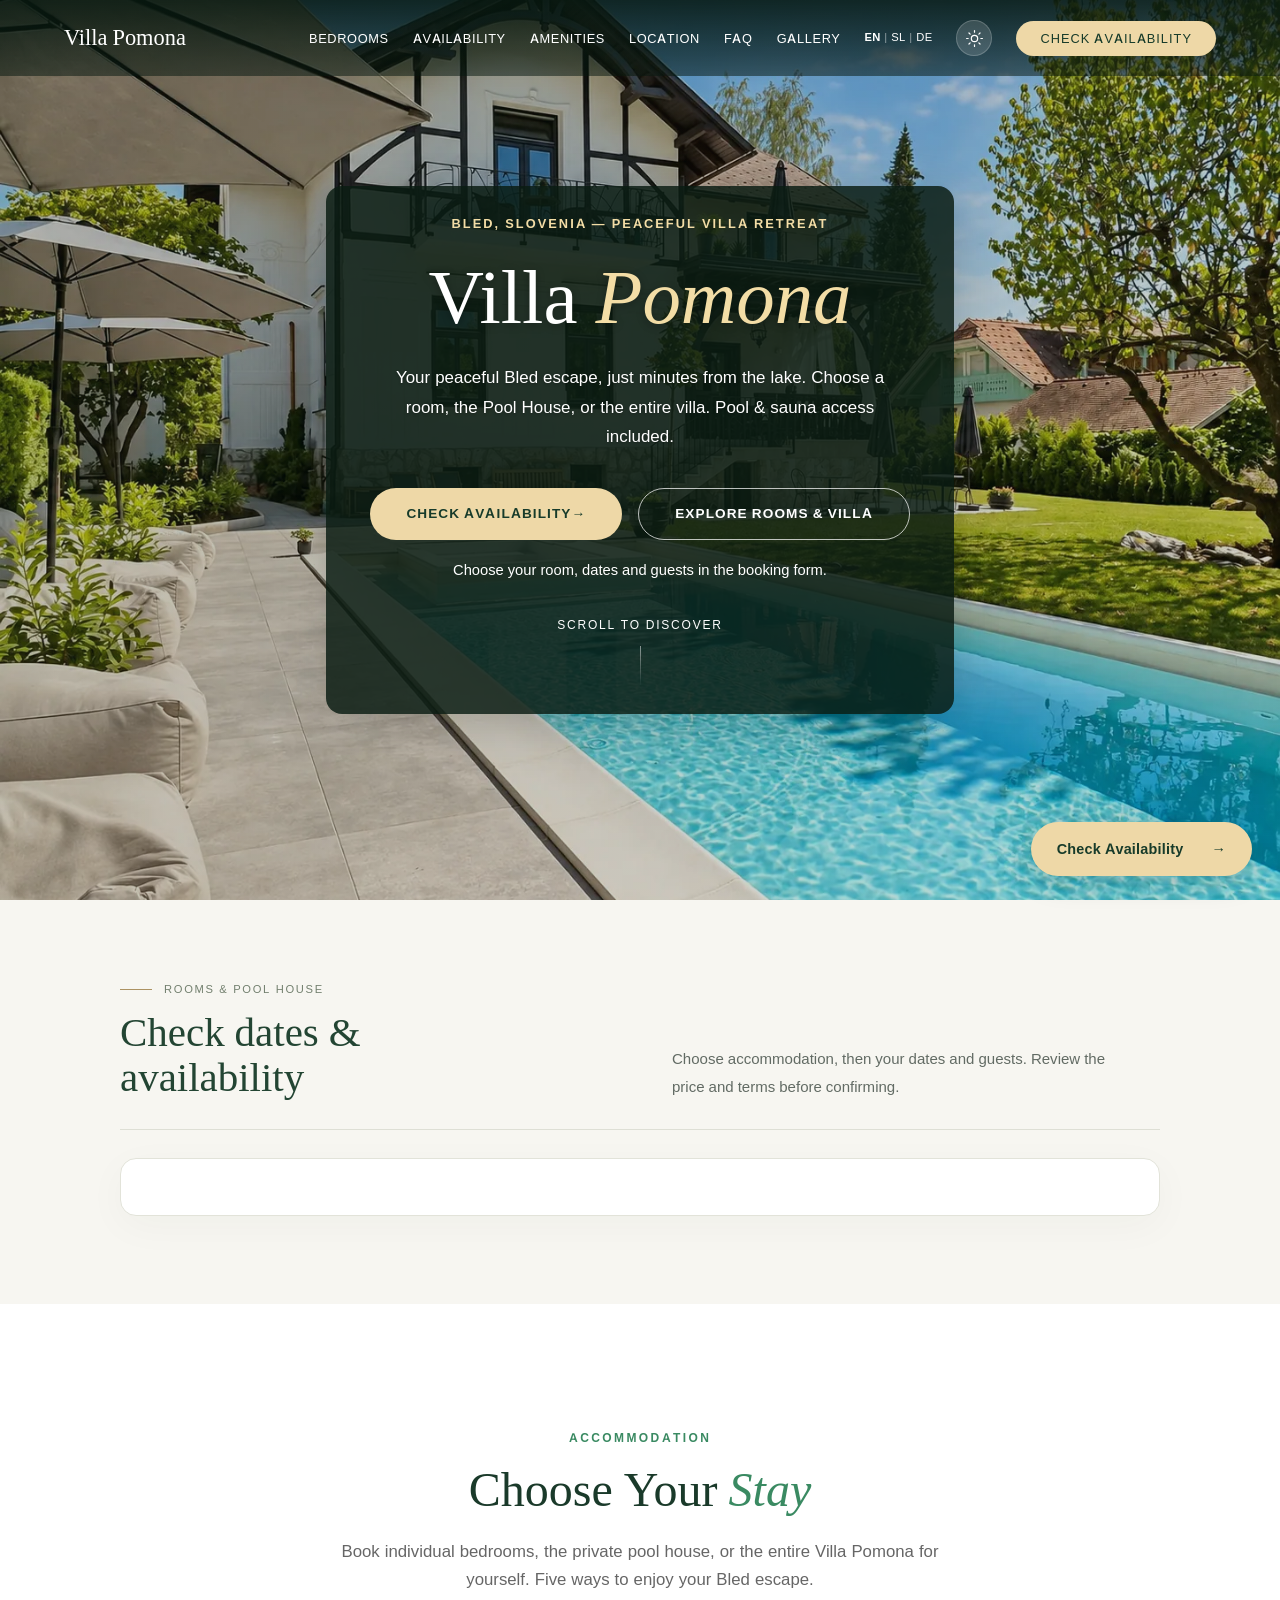
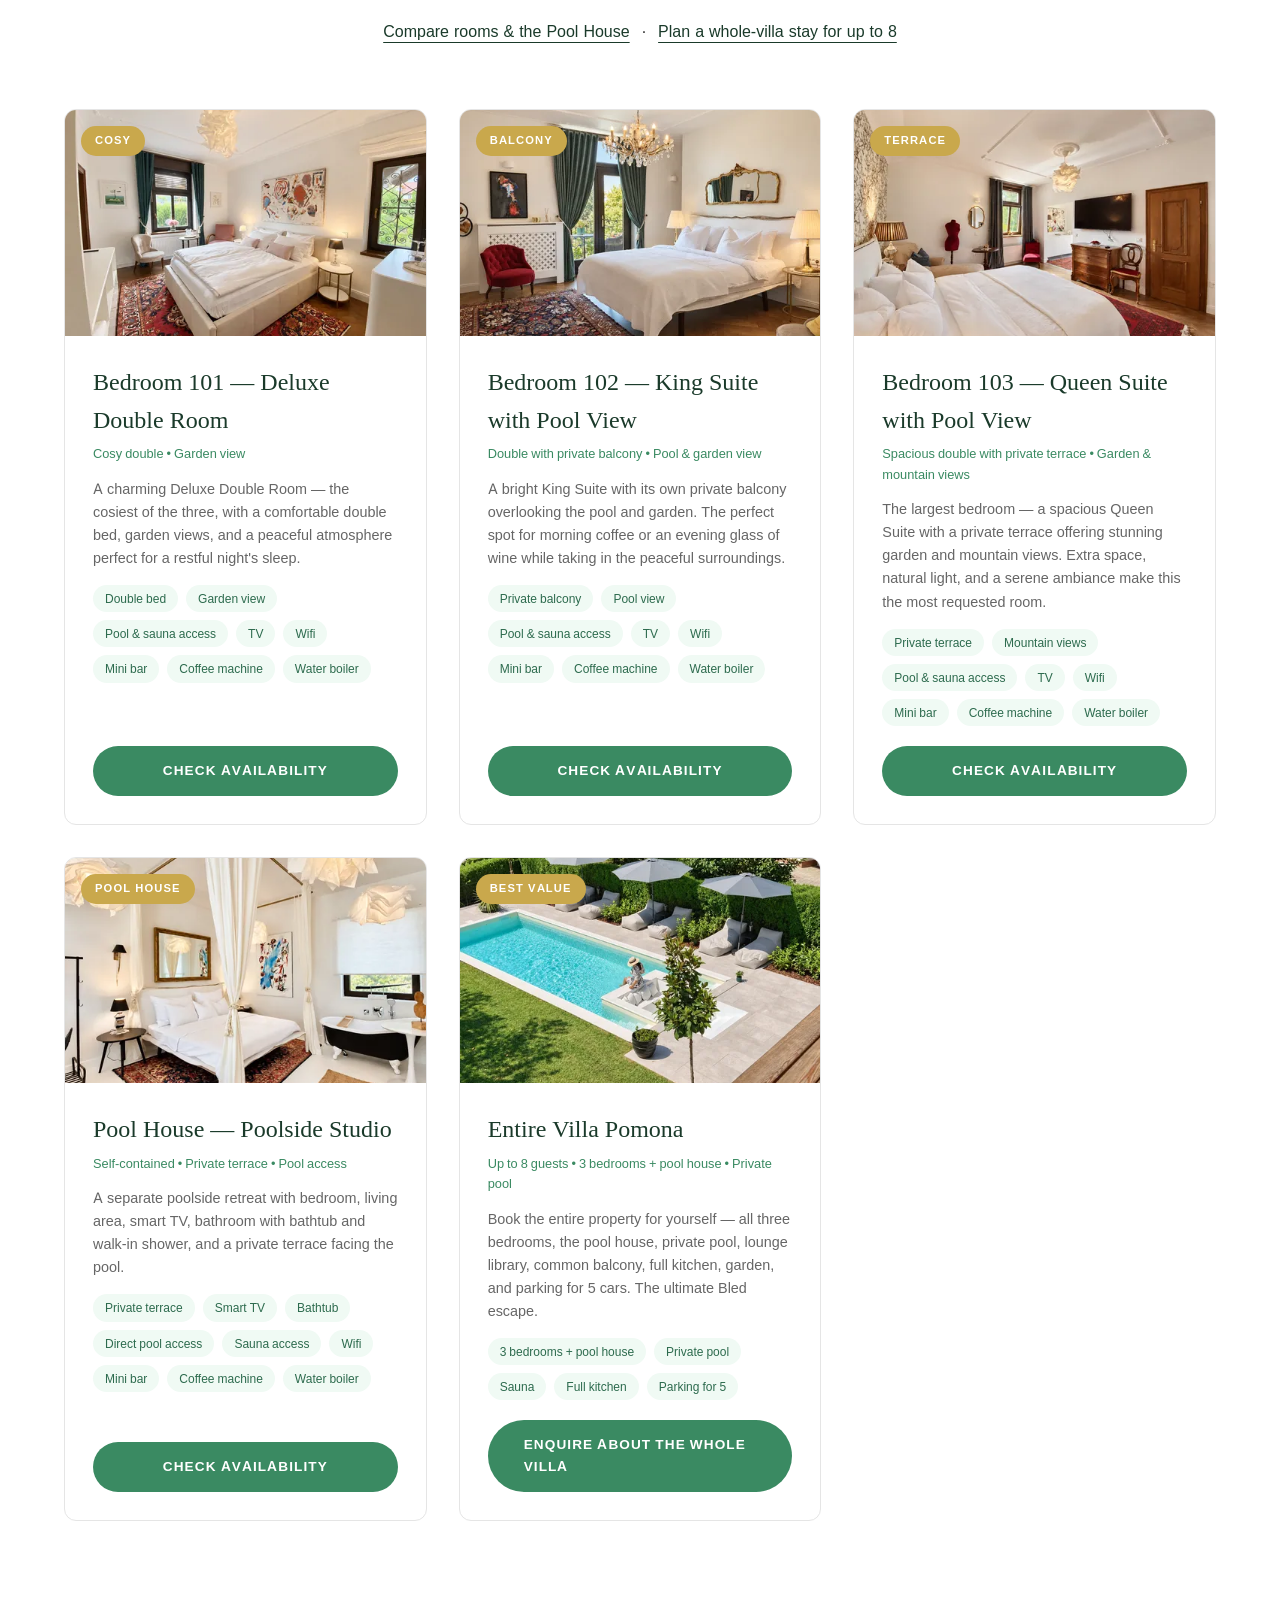
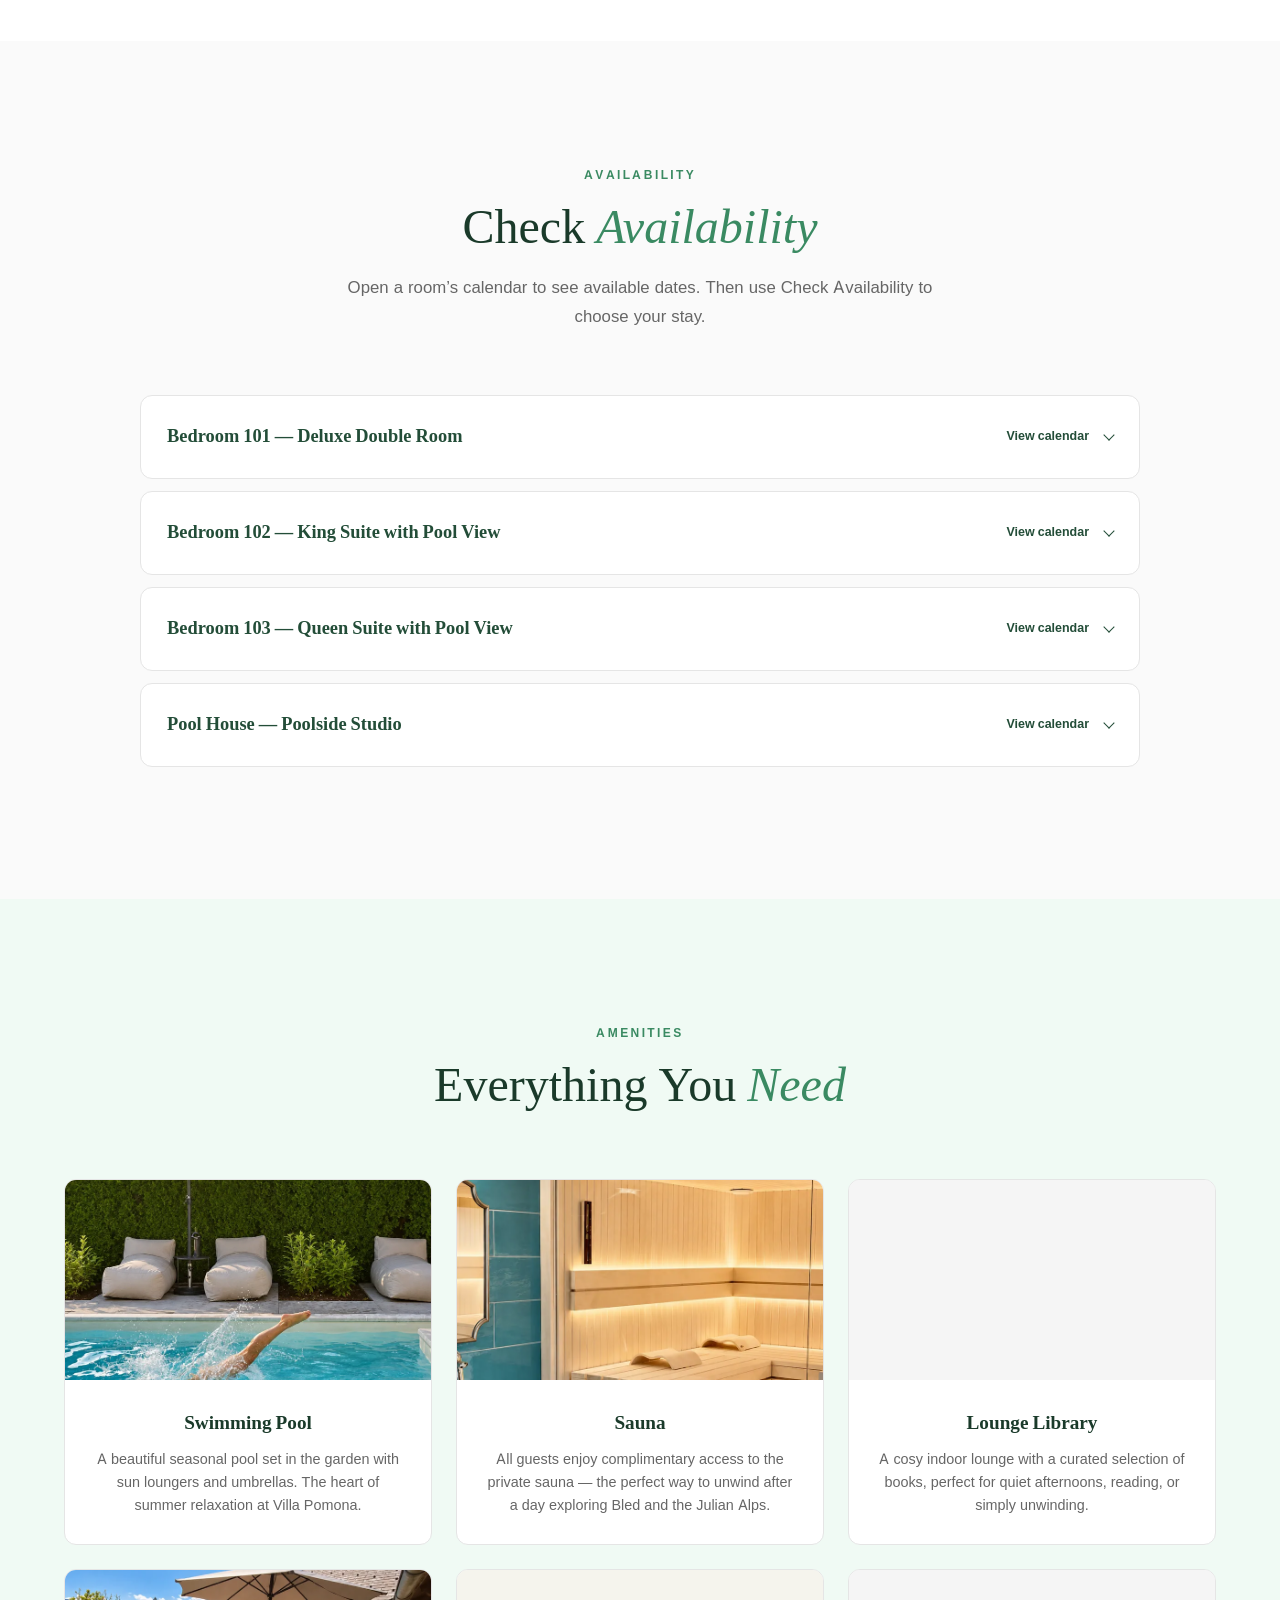
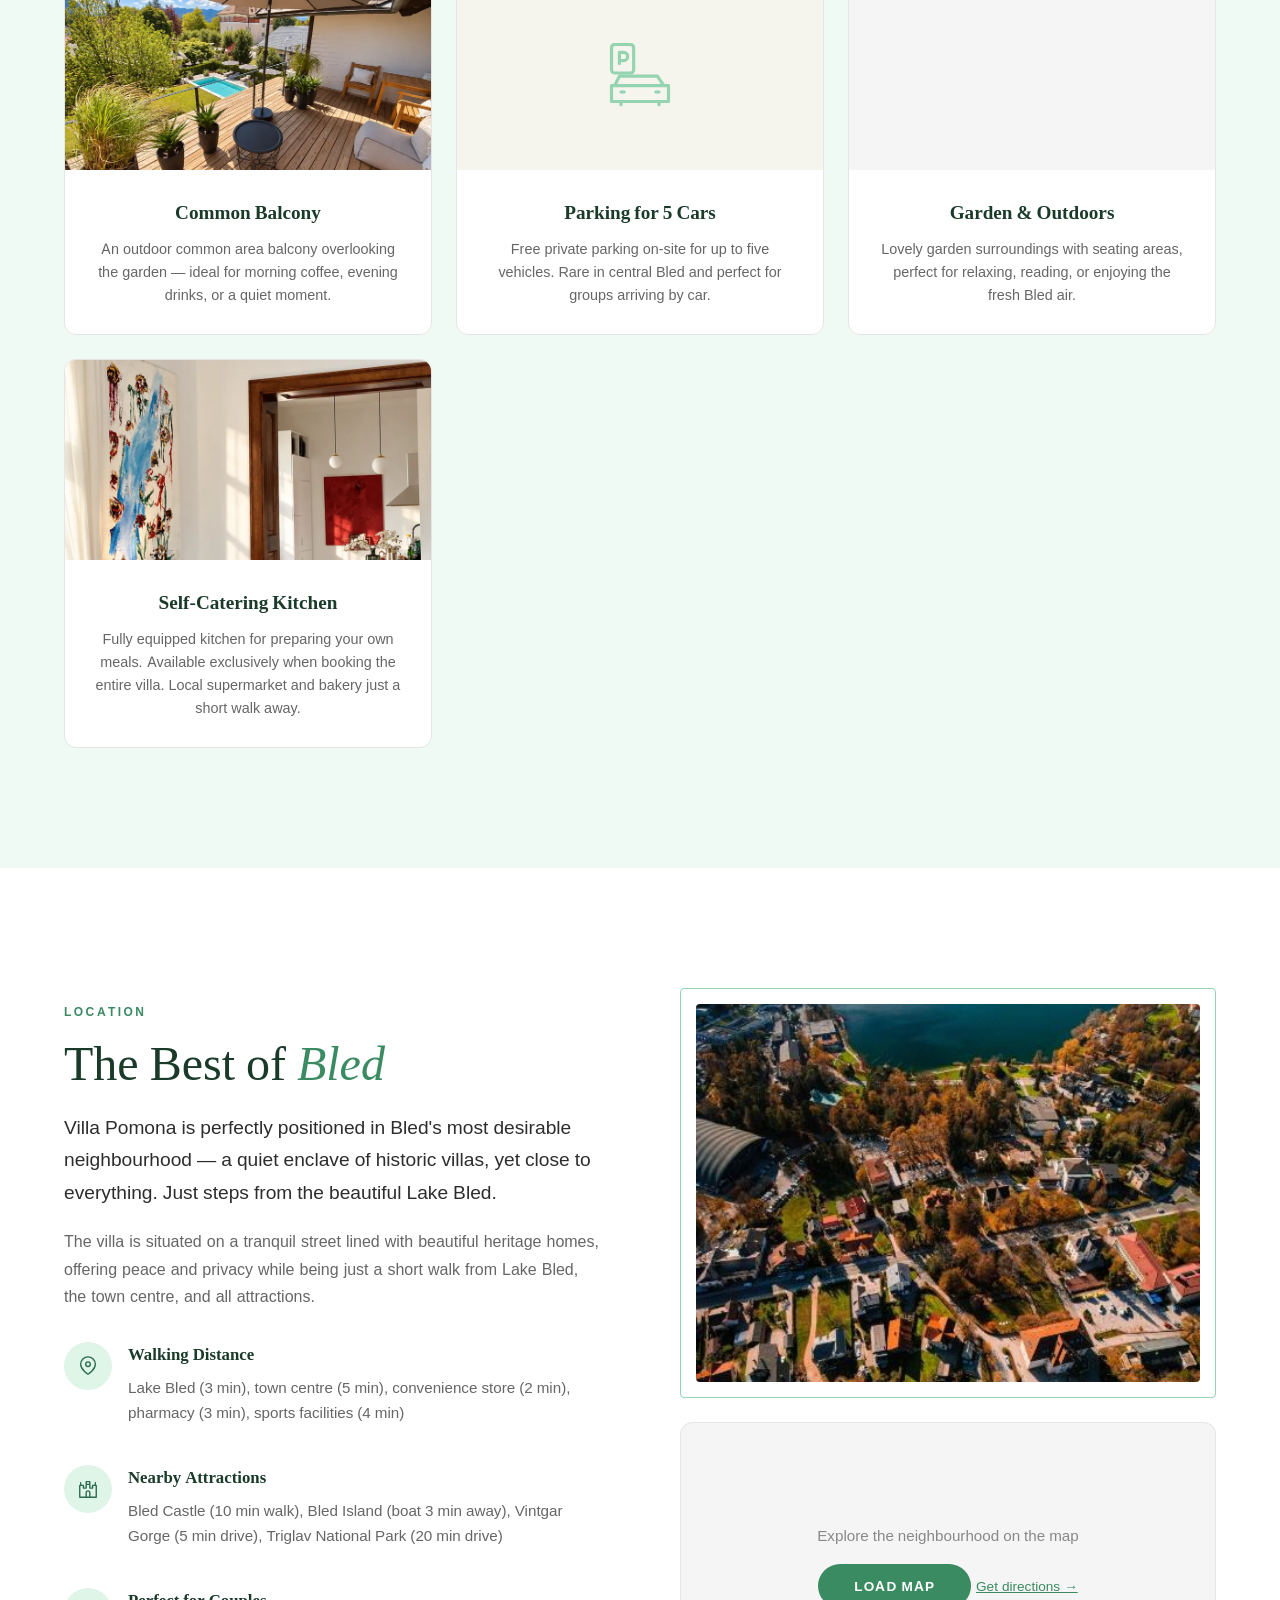
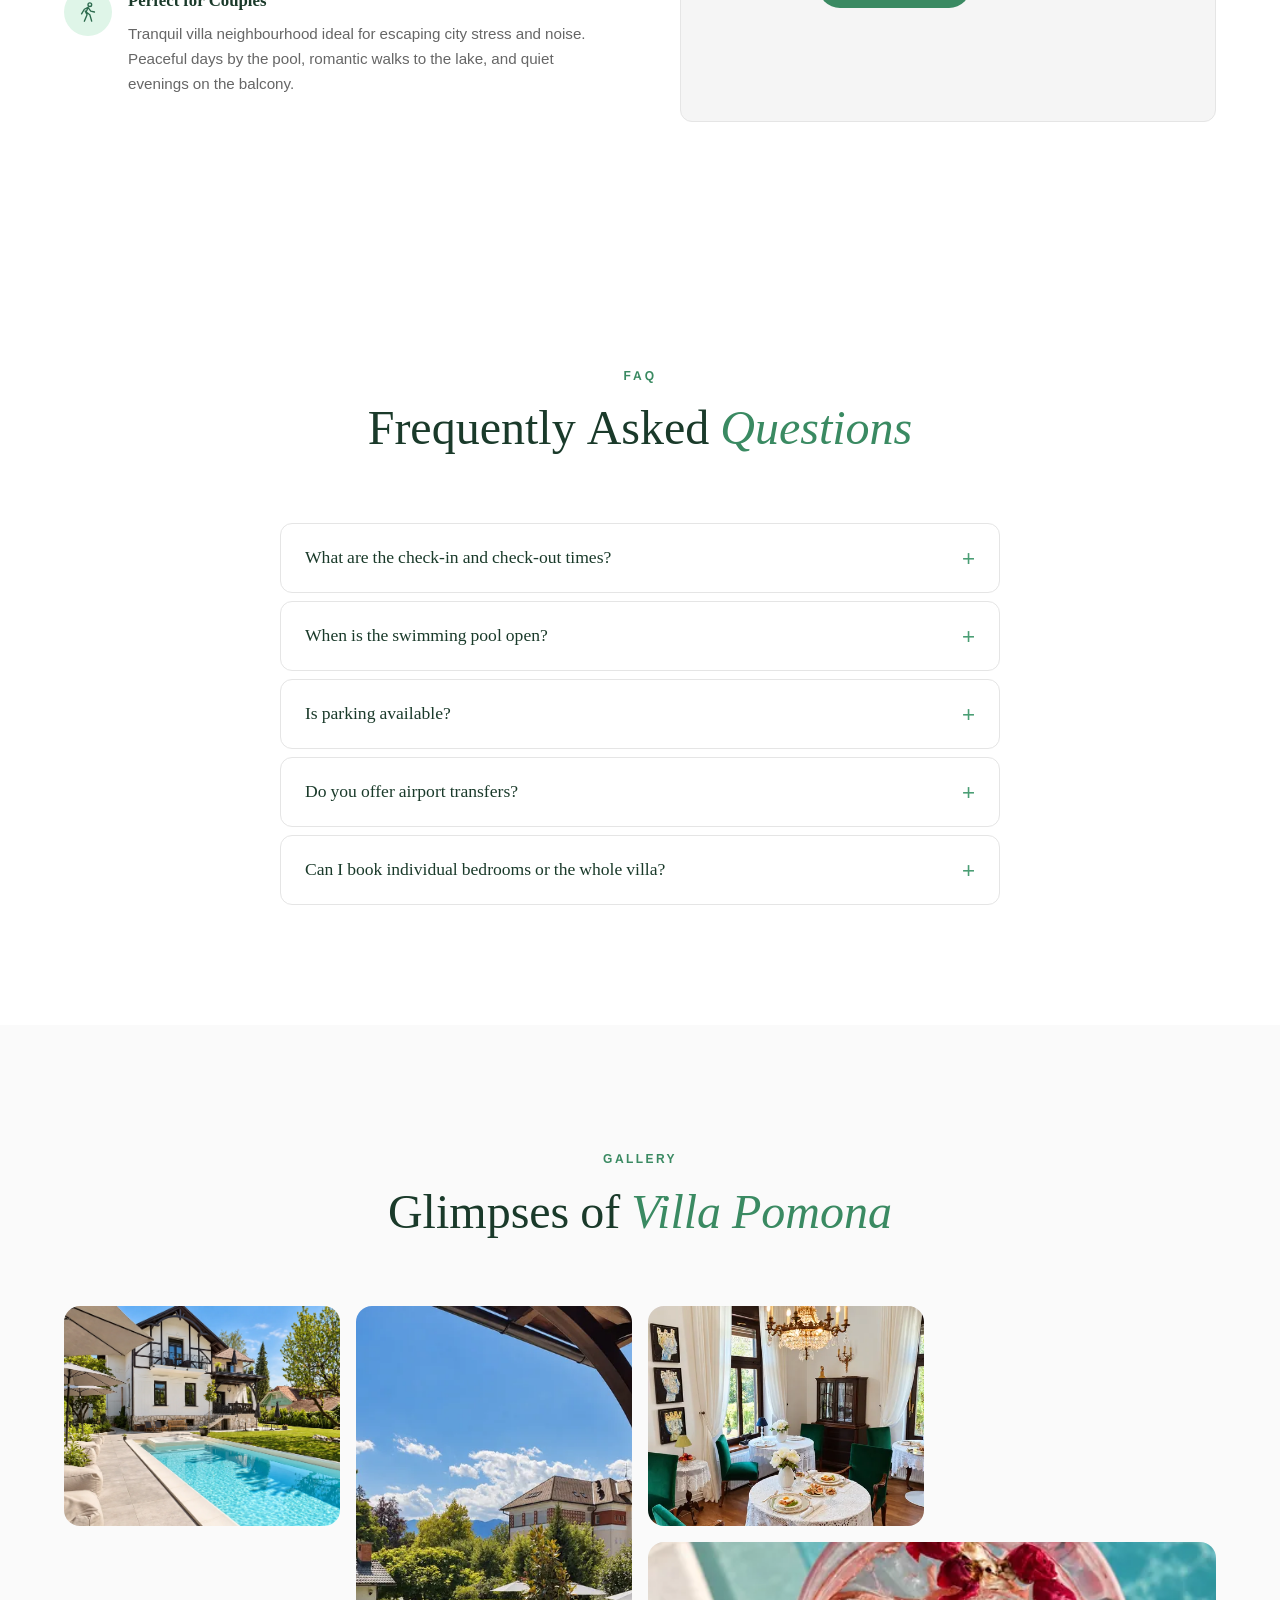
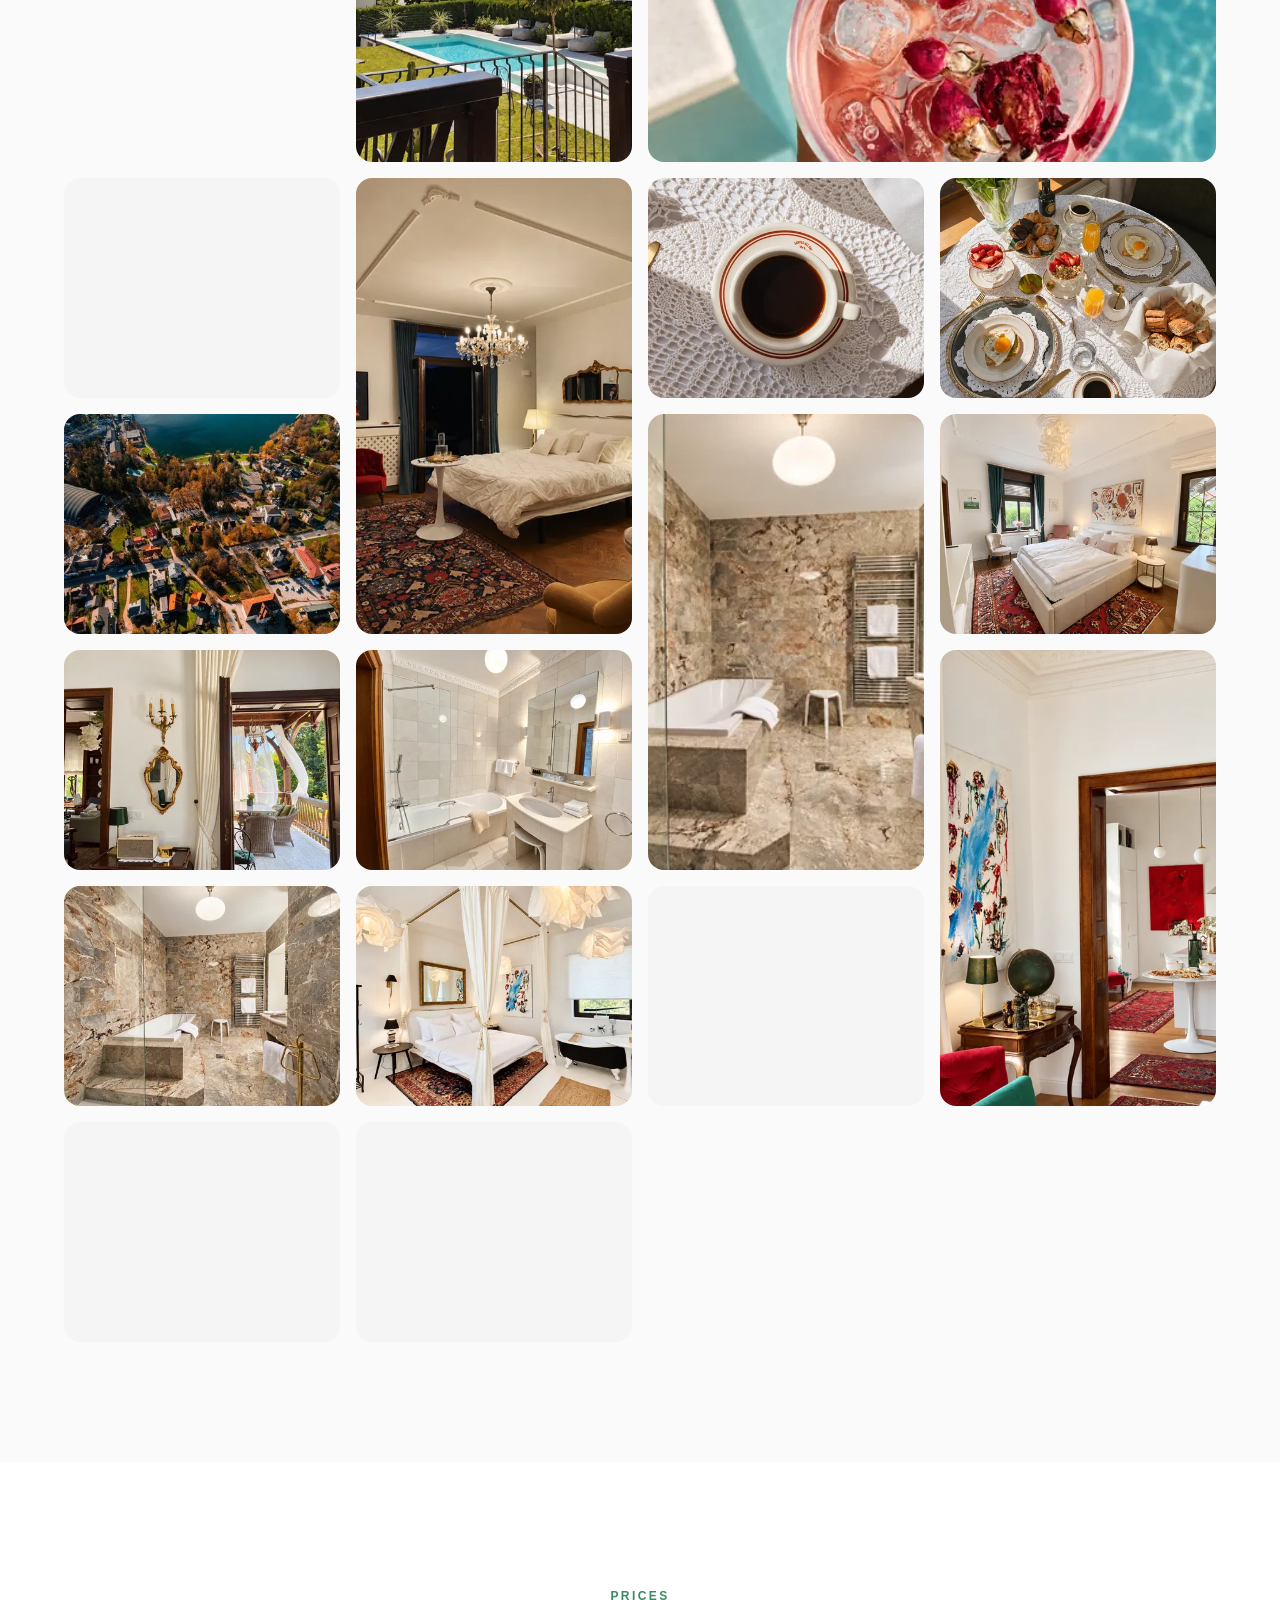
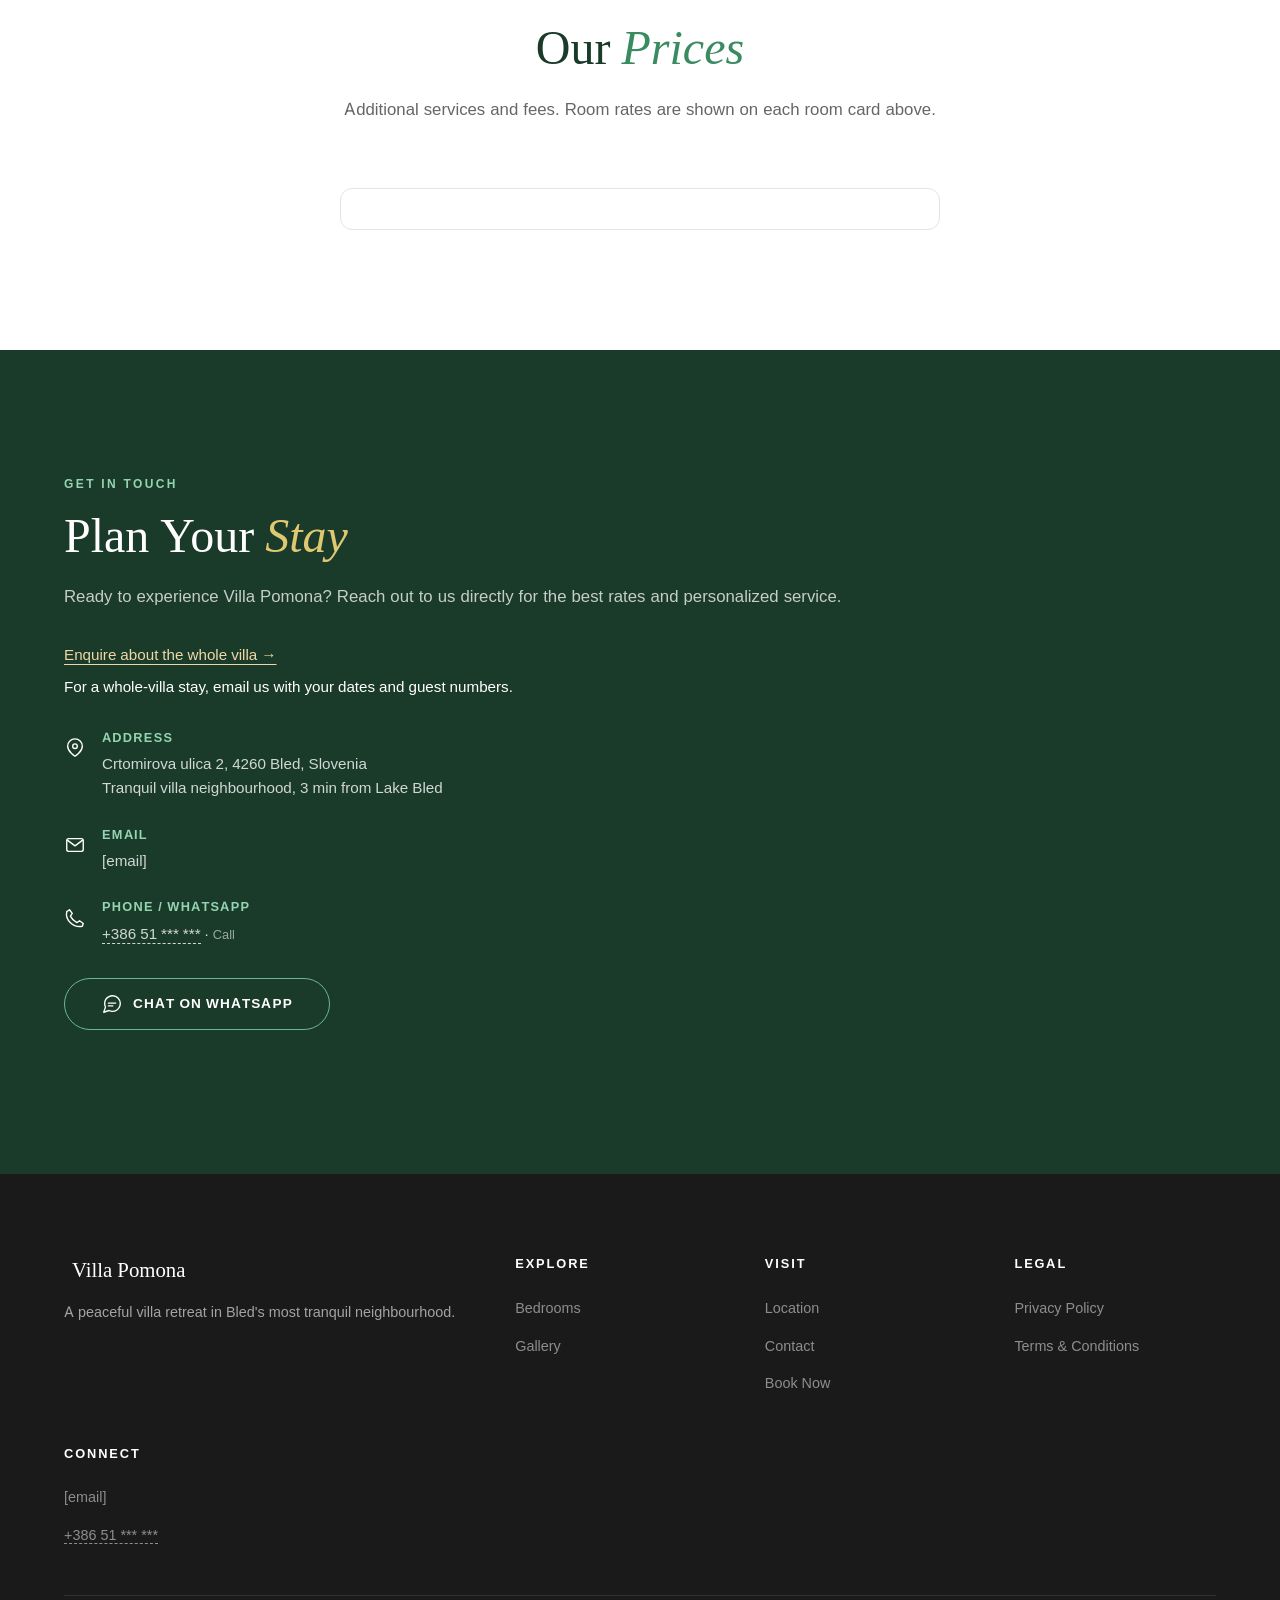
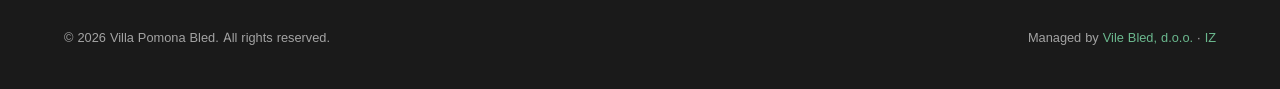
==== commit 59a128ca: "Collapse room calendars into elegant native disclosures" ====
--- a/index.html
+++ b/index.html
@@ -277,29 +277,33 @@
             <div class="section-header">
                 <span class="section-tag">Availability</span>
                 <h2 class="section-title">Check <em>Availability</em></h2>
-                <p class="section-desc">View real-time availability for each room. Book directly for the best rates.</p>
+                <p class="section-desc">Open a room’s calendar to see available dates. Then use Check Availability to choose your stay.</p>
             </div>
             <div class="availability-grid">
-                <div class="availability-card" data-room="Bedroom 101">
-                    <h3>Bedroom 101 &mdash; Deluxe Double Room</h3>
-                    <div class="bentral-widget bentral-calendar"><script src="//www.bentral.com/service/embed/calendar.js?uid=5f5441304d7a514d&last=true&key=ef32fbc68fd13b8f9e5ba7a55520e061"></script></div>
+                <details class="availability-card" data-room="Bedroom 101">
+                    <summary><h3>Bedroom 101 &mdash; Deluxe Double Room</h3><span class="calendar-toggle"><span class="calendar-show">View calendar</span><span class="calendar-hide">Hide calendar</span><span class="calendar-chevron" aria-hidden="true"></span></span></summary>
+                    <div class="calendar-panel"><div class="bentral-widget bentral-calendar"><script src="//www.bentral.com/service/embed/calendar.js?uid=5f5441304d7a514d&last=true&key=ef32fbc68fd13b8f9e5ba7a55520e061"></script></div>
                     <a href="#bookingHeading" class="btn btn-primary btn-full bentral-book-btn">Check Availability</a>
-                </div>
-                <div class="availability-card" data-room="Bedroom 102">
-                    <h3>Bedroom 102 &mdash; King Suite with Pool View</h3>
-                    <div class="bentral-widget bentral-calendar"><script src="//www.bentral.com/service/embed/calendar.js?uid=5f5441304d7a494d&last=true&key=ef32fbc68fd13b8f9e5ba7a55520e061"></script></div>
+                    </div>
+                </details>
+                <details class="availability-card" data-room="Bedroom 102">
+                    <summary><h3>Bedroom 102 &mdash; King Suite with Pool View</h3><span class="calendar-toggle"><span class="calendar-show">View calendar</span><span class="calendar-hide">Hide calendar</span><span class="calendar-chevron" aria-hidden="true"></span></span></summary>
+                    <div class="calendar-panel"><div class="bentral-widget bentral-calendar"><script src="//www.bentral.com/service/embed/calendar.js?uid=5f5441304d7a494d&last=true&key=ef32fbc68fd13b8f9e5ba7a55520e061"></script></div>
                     <a href="#bookingHeading" class="btn btn-primary btn-full bentral-book-btn">Check Availability</a>
-                </div>
-                <div class="availability-card" data-room="Bedroom 103">
-                    <h3>Bedroom 103 &mdash; Queen Suite with Pool View</h3>
-                    <div class="bentral-widget bentral-calendar"><script src="//www.bentral.com/service/embed/calendar.js?uid=5f5441304d7a4d4d&last=true&key=ef32fbc68fd13b8f9e5ba7a55520e061"></script></div>
+                    </div>
+                </details>
+                <details class="availability-card" data-room="Bedroom 103">
+                    <summary><h3>Bedroom 103 &mdash; Queen Suite with Pool View</h3><span class="calendar-toggle"><span class="calendar-show">View calendar</span><span class="calendar-hide">Hide calendar</span><span class="calendar-chevron" aria-hidden="true"></span></span></summary>
+                    <div class="calendar-panel"><div class="bentral-widget bentral-calendar"><script src="//www.bentral.com/service/embed/calendar.js?uid=5f5441304d7a4d4d&last=true&key=ef32fbc68fd13b8f9e5ba7a55520e061"></script></div>
                     <a href="#bookingHeading" class="btn btn-primary btn-full bentral-book-btn">Check Availability</a>
-                </div>
-                <div class="availability-card" data-room="Pool House">
-                    <h3>Pool House &mdash; Poolside Studio</h3>
-                    <div class="bentral-widget bentral-calendar"><script src="//www.bentral.com/service/embed/calendar.js?uid=5f5441304d7a554d&last=true&key=ef32fbc68fd13b8f9e5ba7a55520e061"></script></div>
+                    </div>
+                </details>
+                <details class="availability-card" data-room="Pool House">
+                    <summary><h3>Pool House &mdash; Poolside Studio</h3><span class="calendar-toggle"><span class="calendar-show">View calendar</span><span class="calendar-hide">Hide calendar</span><span class="calendar-chevron" aria-hidden="true"></span></span></summary>
+                    <div class="calendar-panel"><div class="bentral-widget bentral-calendar"><script src="//www.bentral.com/service/embed/calendar.js?uid=5f5441304d7a554d&last=true&key=ef32fbc68fd13b8f9e5ba7a55520e061"></script></div>
                     <a href="#bookingHeading" class="btn btn-primary btn-full bentral-book-btn">Check Availability</a>
-                </div>
+                    </div>
+                </details>
             </div>
         </div>
     </section>
@@ -507,7 +511,7 @@
                         <div class="gallery-overlay"><span class="gallery-zoom" aria-hidden="true"><svg class="ui-icon" viewBox="0 0 24 24" fill="none" stroke="currentColor" stroke-width="1.5" stroke-linecap="round" stroke-linejoin="round" aria-hidden="true" focusable="false"><circle cx="10.5" cy="10.5" r="6.5"/><path d="m16 16 5 5M7.5 10.5h6m-3-3v6"/></svg></span><span class="gallery-label">Bedroom 101</span></div>
                     </div>
                 </div>
-            
+
                 <div class="gallery-item reveal" data-index="11">
                     <div class="gallery-image-wrapper">
                         <img src="assets/images/additions-20261101/veranda-doorway-1448.webp" srcset="assets/images/additions-20261101/veranda-doorway-480.webp 480w, assets/images/additions-20261101/veranda-doorway-800.webp 800w, assets/images/additions-20261101/veranda-doorway-1448.webp 1448w" sizes="(max-width: 768px) 50vw, 25vw" alt="Veranda doorway" loading="lazy" decoding="async" width="1448" height="1086">
--- a/styles.css
+++ b/styles.css
@@ -821,3 +821,32 @@
  .booking-intro p:not(.booking-kicker) { max-width:44ch; font-size:.91rem; }
  .booking-section #bentralBooking, .booking-section #bentralBooking:hover { padding:12px; border-radius:12px; }
 }
+
+/* Room calendars: compact, accessible native disclosures. */
+.availability .availability-grid { display:block; max-width:1000px; margin:0 auto; }
+.availability details.availability-card { padding:0; margin:0 0 12px; overflow:hidden; }
+.availability-card summary { display:flex; align-items:center; justify-content:space-between; gap:24px; min-height:82px; padding:22px 26px; cursor:pointer; list-style:none; }
+.availability-card summary::-webkit-details-marker { display:none; }
+.availability-card summary::marker { content:""; }
+.availability-card summary h3 { margin:0; font-size:1.15rem; line-height:1.4; }
+.calendar-toggle { display:inline-flex; flex-shrink:0; align-items:center; gap:16px; color:var(--green-800); font-size:.78rem; line-height:1.5; font-weight:600; }
+.calendar-chevron { width:8px; height:8px; border-right:1.5px solid currentColor; border-bottom:1.5px solid currentColor; transform:rotate(45deg); margin-top:-4px; }
+.calendar-hide { display:none; }
+.availability-card[open] .calendar-show { display:none; }
+.availability-card[open] .calendar-hide { display:inline; }
+.availability-card[open] .calendar-chevron { transform:rotate(225deg); margin-top:4px; }
+.availability-card[open] summary { border-bottom:1px solid var(--border-color); }
+.availability-card summary:hover { background:var(--neutral-50); }
+.availability-card summary:focus-visible { outline:3px solid var(--green-500); outline-offset:-4px; border-radius:10px; }
+.calendar-panel { padding:20px 24px 26px; max-width:720px; margin:0 auto; }
+.calendar-panel .bentral-calendar { padding:0; min-width:0; }
+.calendar-panel iframe { max-width:100%; }
+.calendar-panel .bentral-book-btn { display:flex; width:max-content; max-width:100%; margin:20px auto 0; }
+[data-theme="dark"] .calendar-toggle { color:var(--green-300); }
+[data-theme="dark"] .availability-card summary:hover { background:var(--bg-secondary); }
+@media(max-width:768px) {
+ .availability-card summary { align-items:flex-start; flex-direction:column; gap:10px; padding:18px 20px; min-height:100px; }
+ .availability-card summary h3 { font-size:1.1rem; }
+ .calendar-toggle { width:100%; justify-content:space-between; }
+ .calendar-panel { padding:16px 12px 20px; }
+}
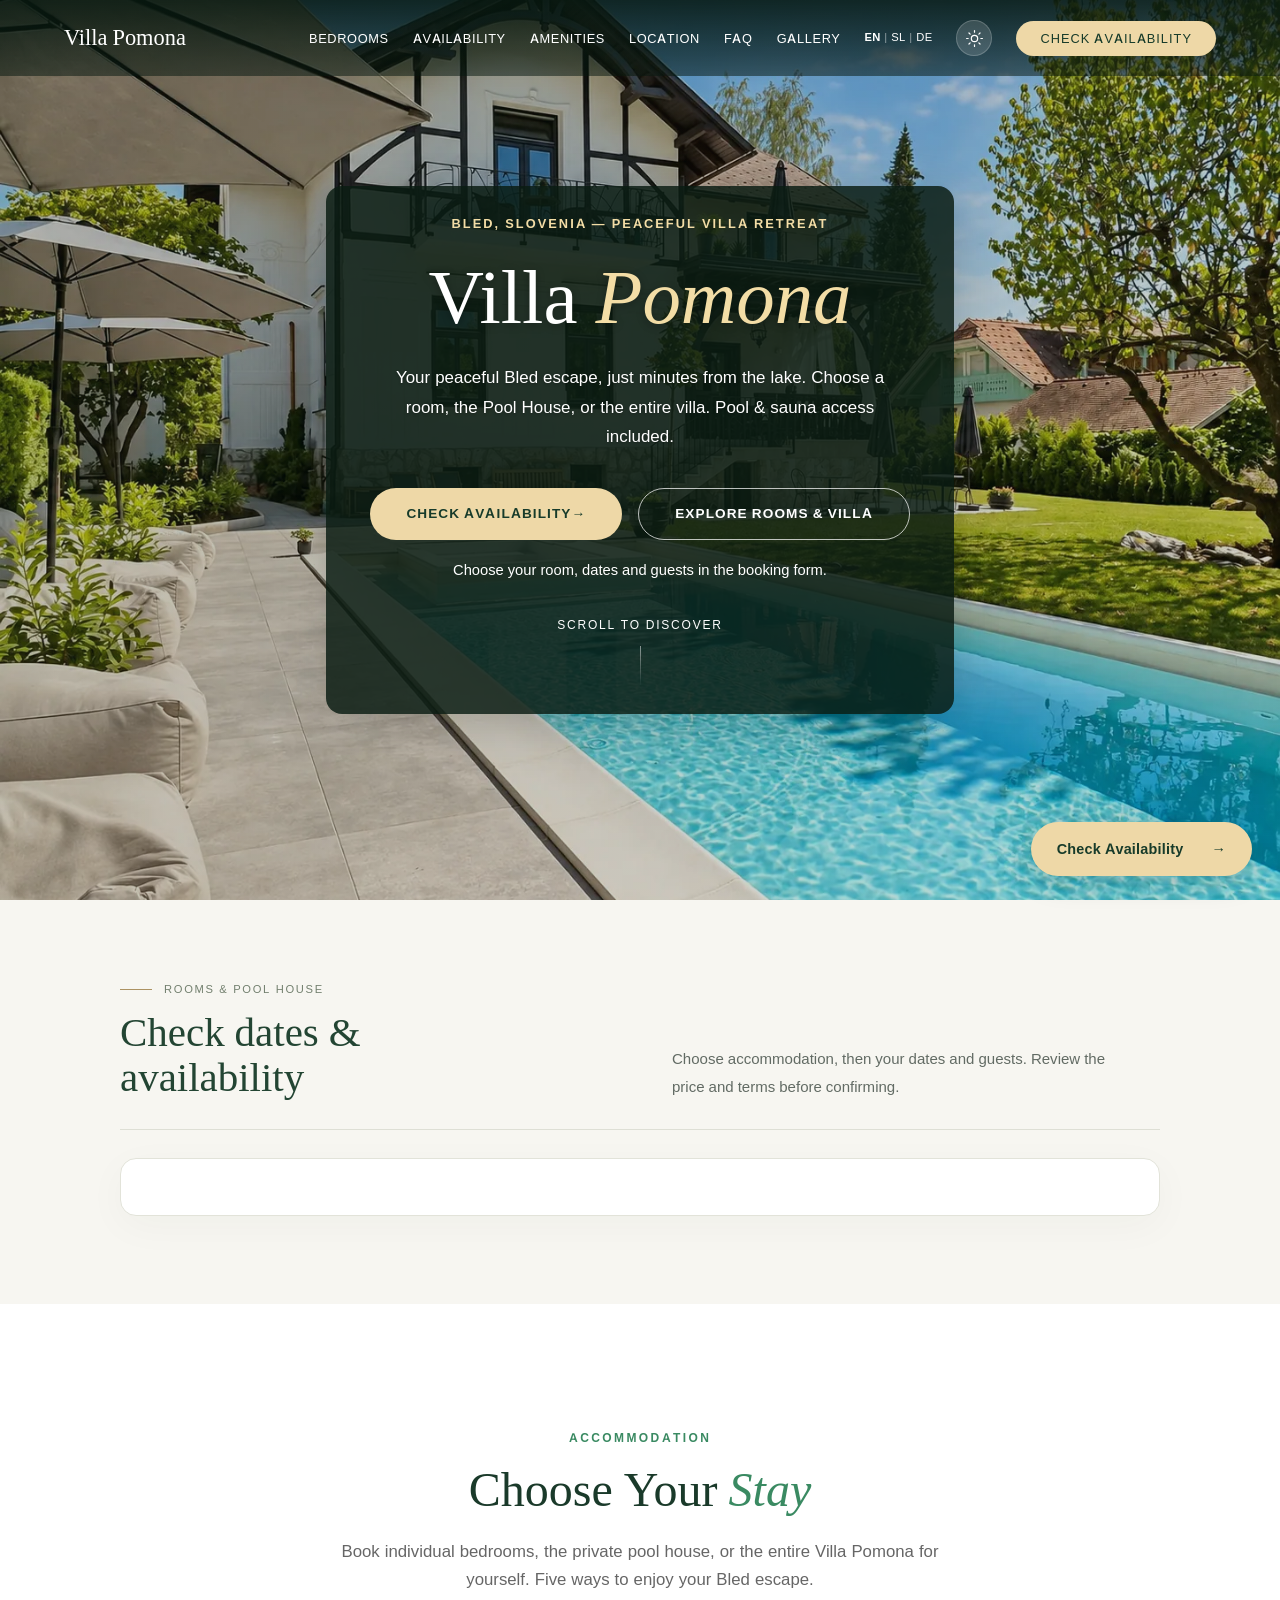
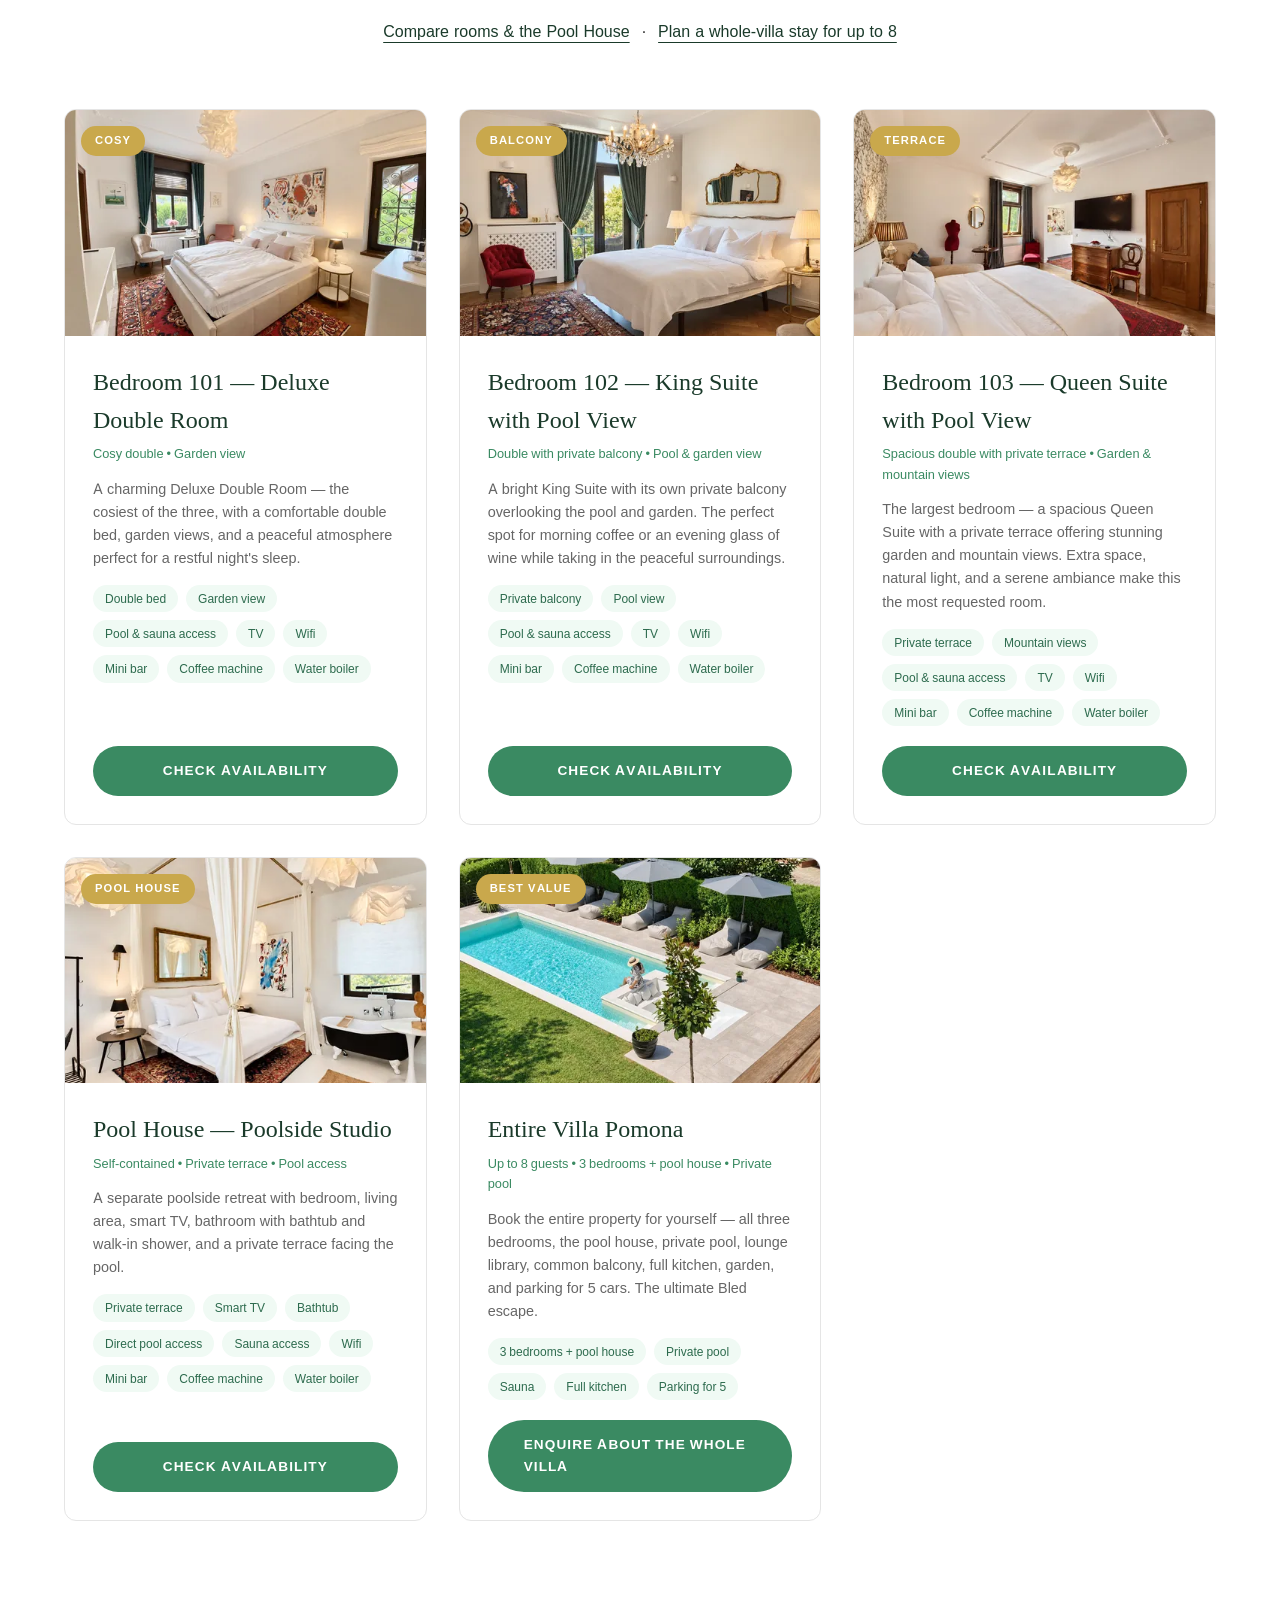
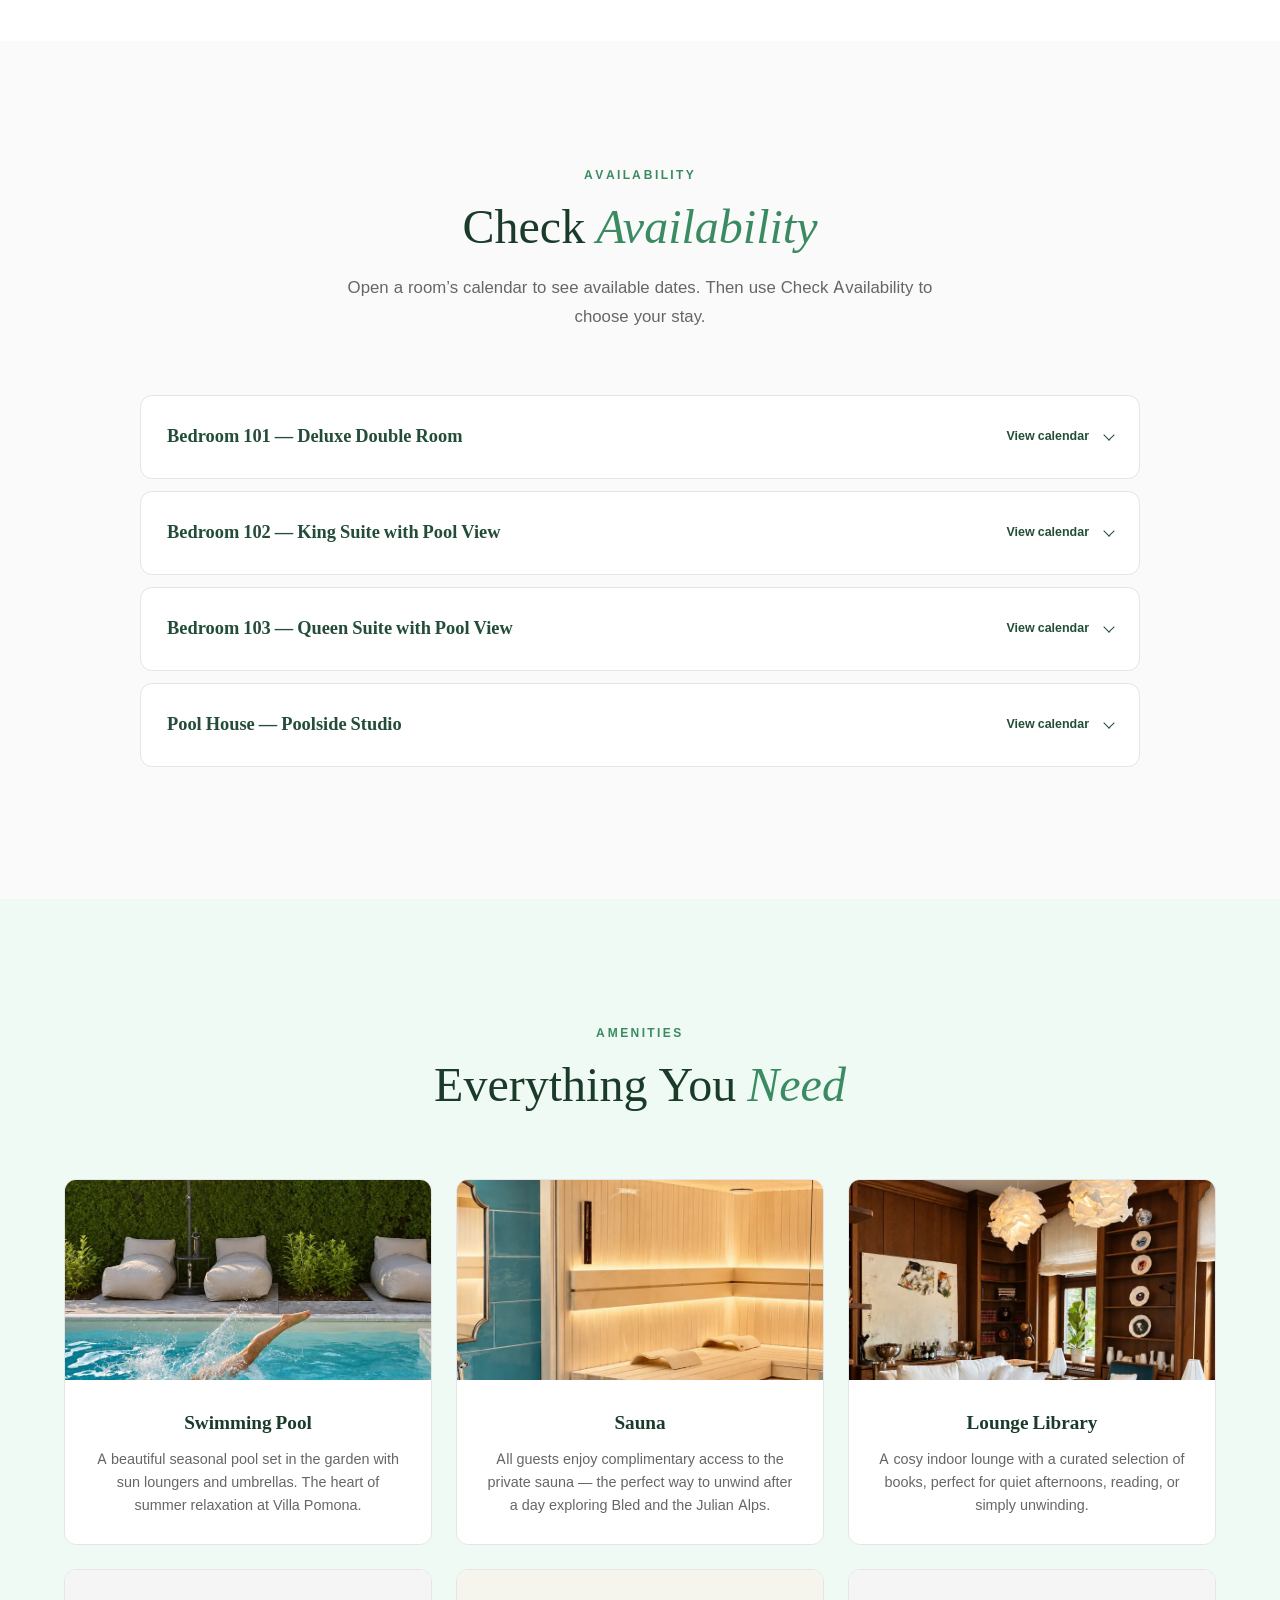
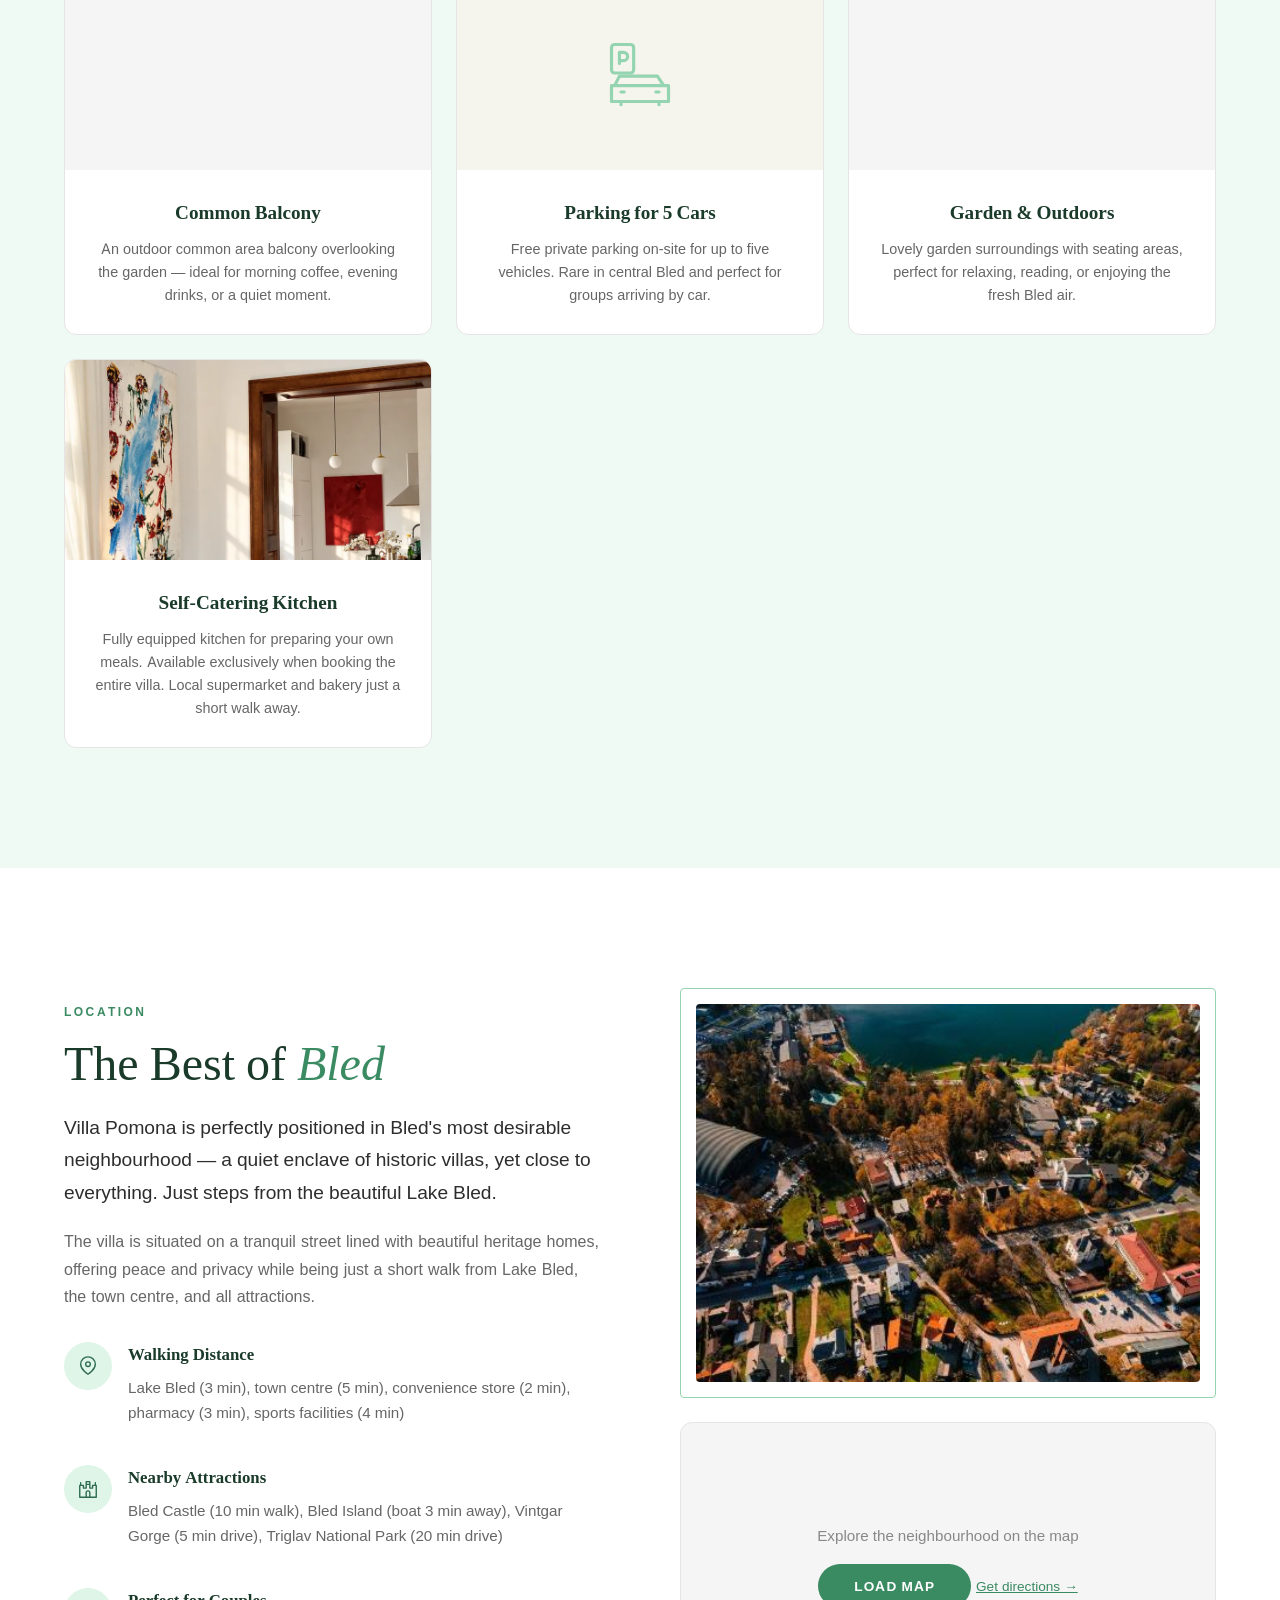
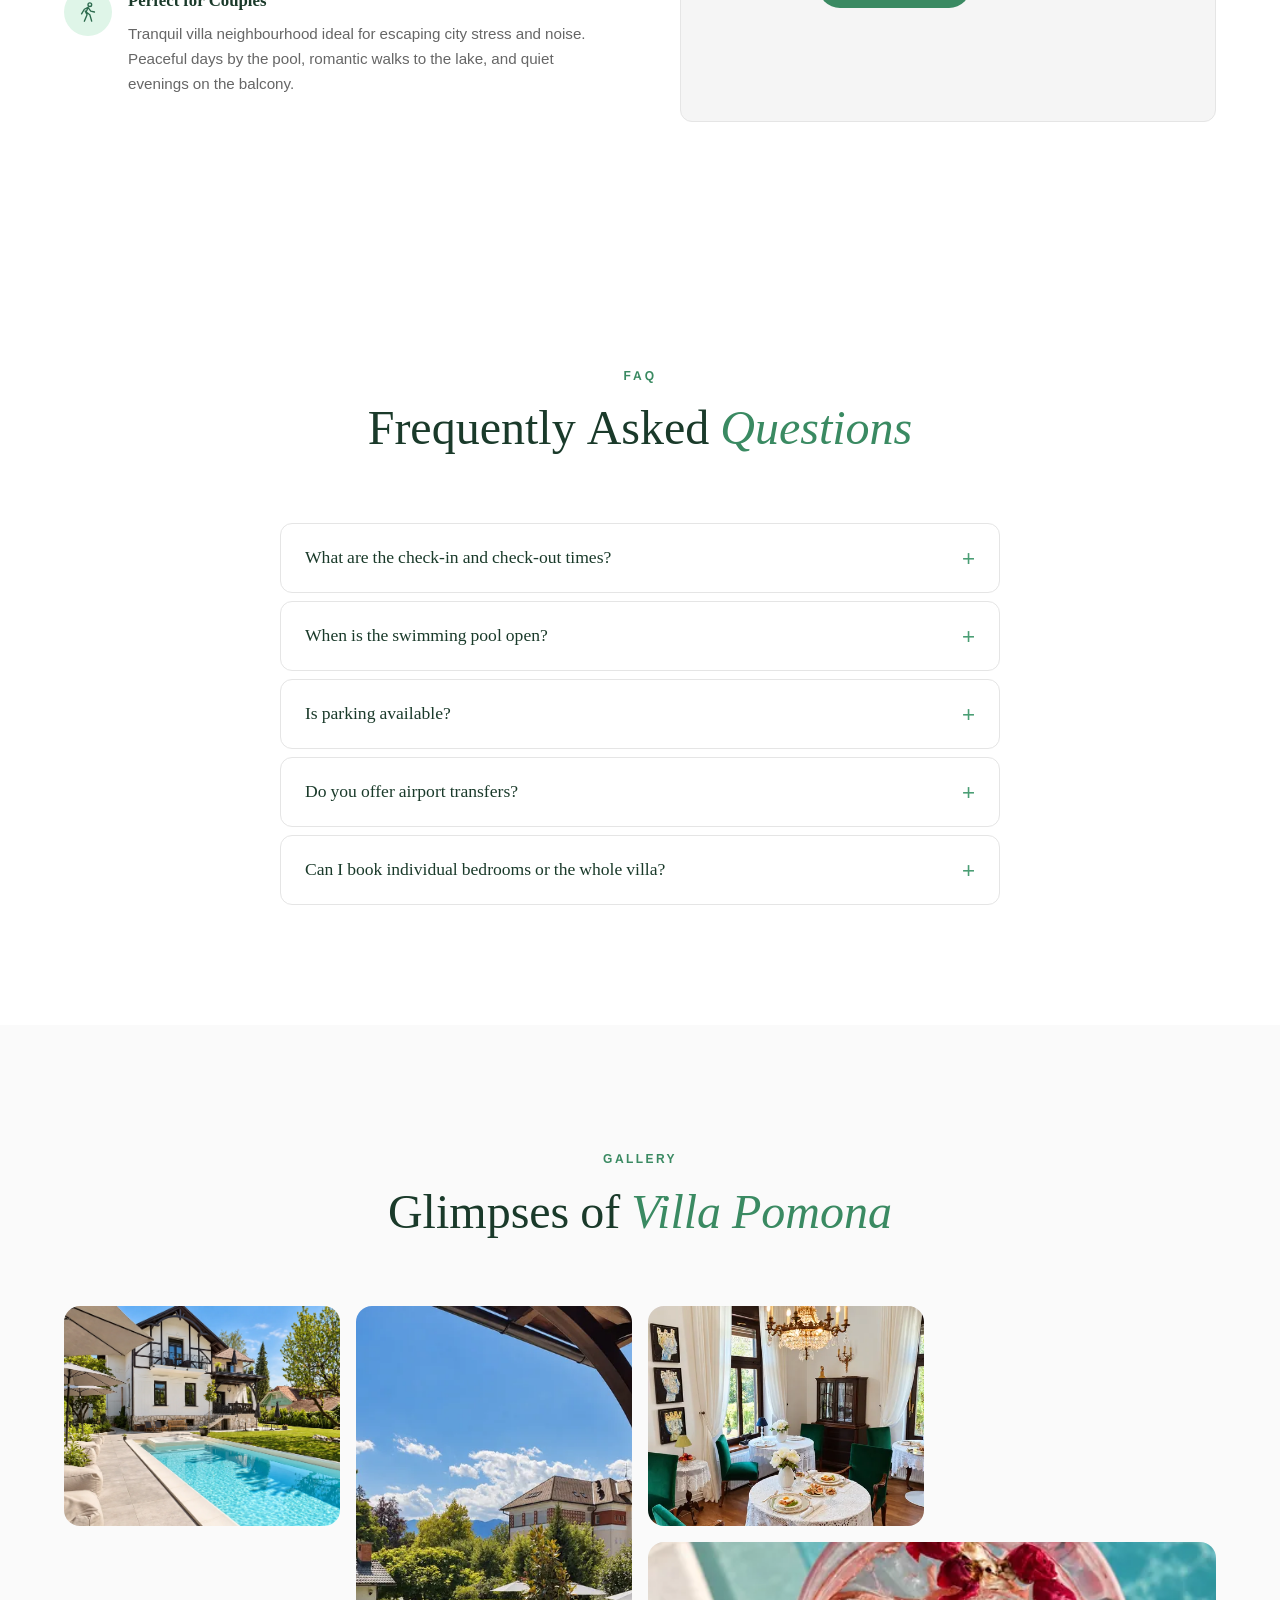
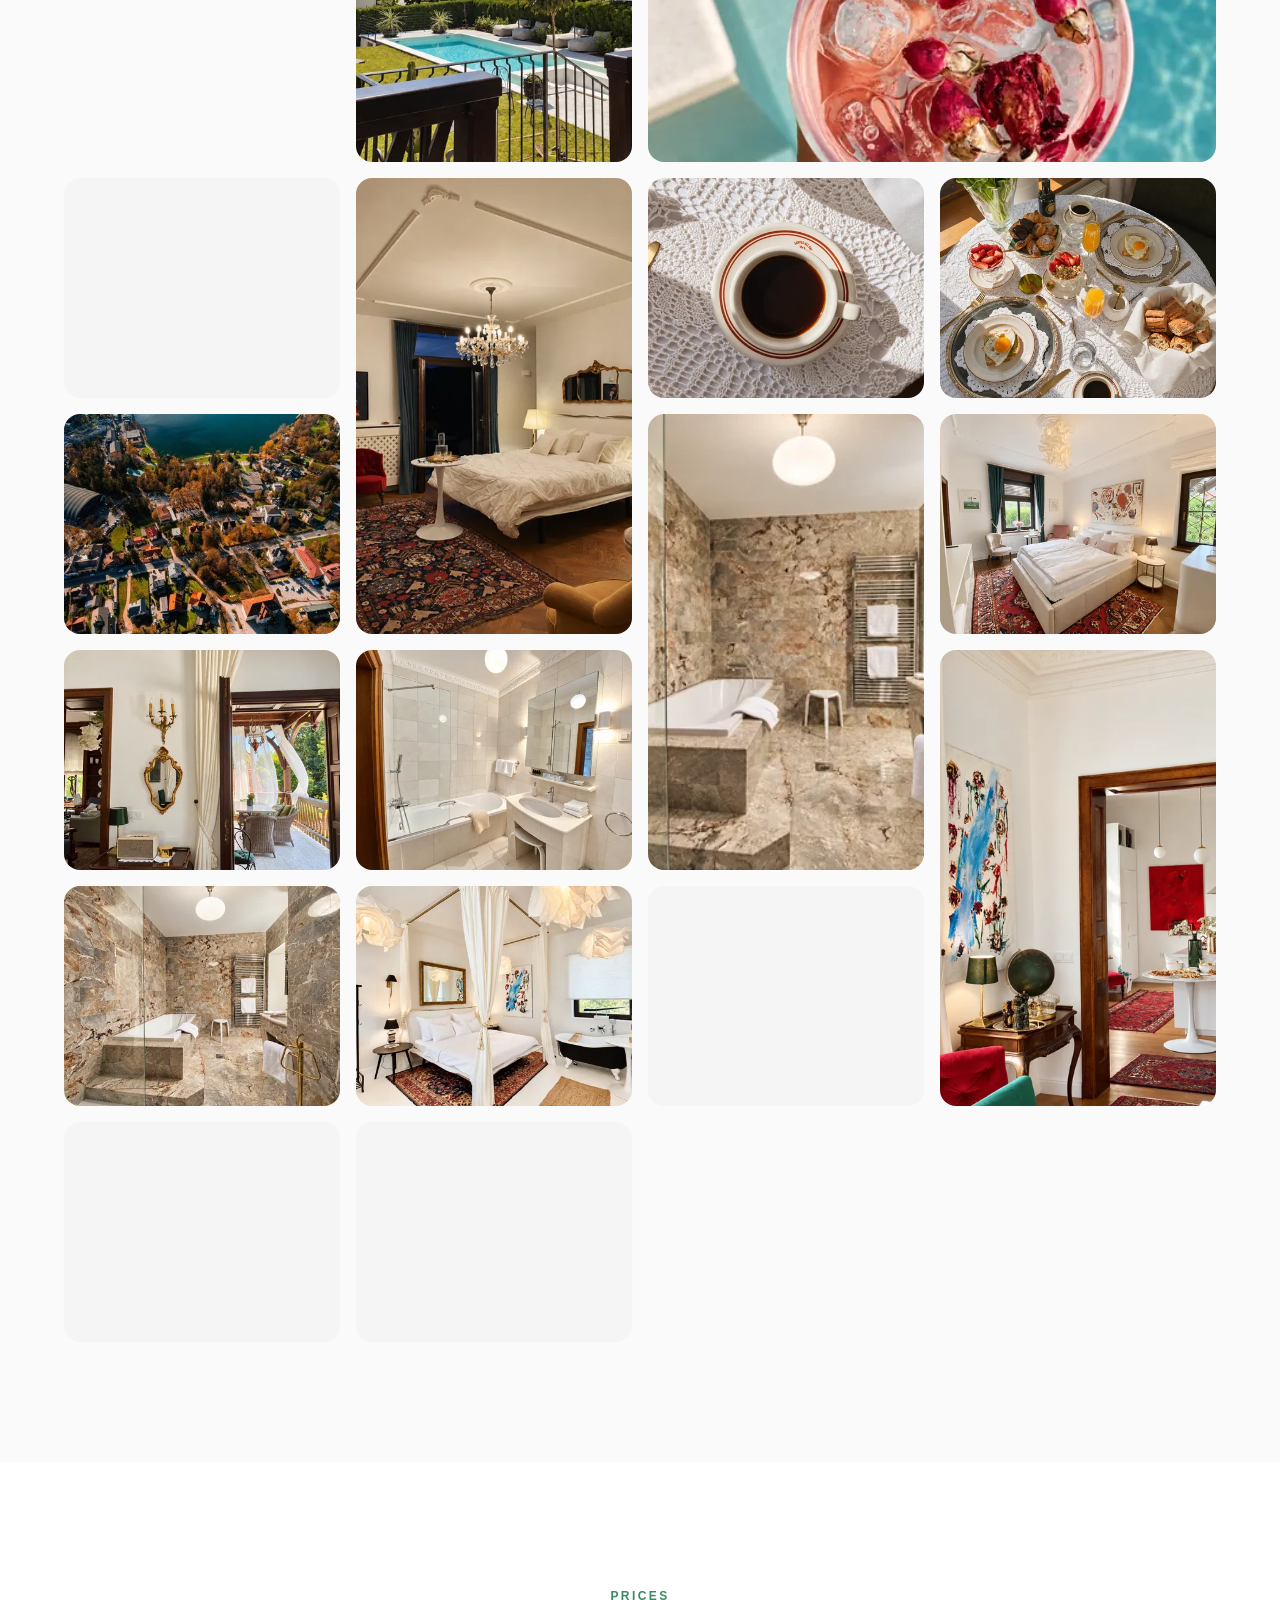
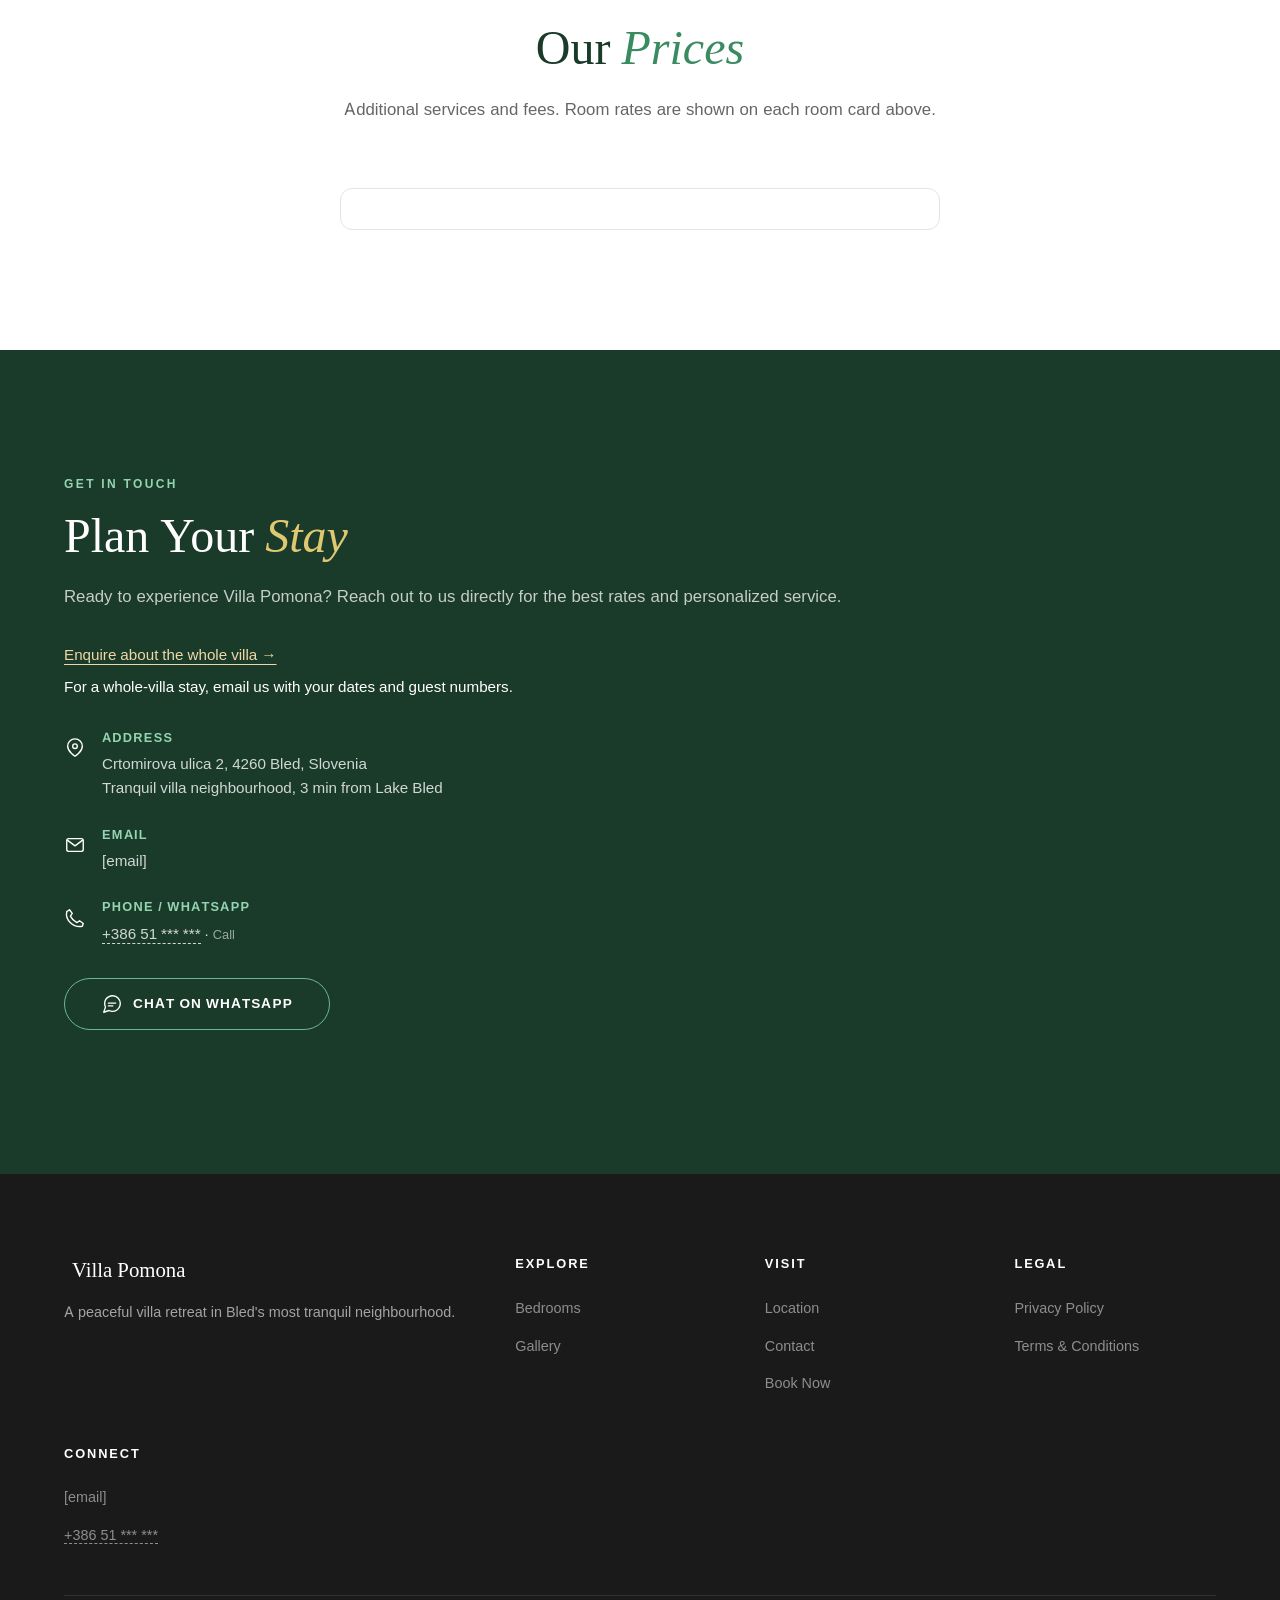
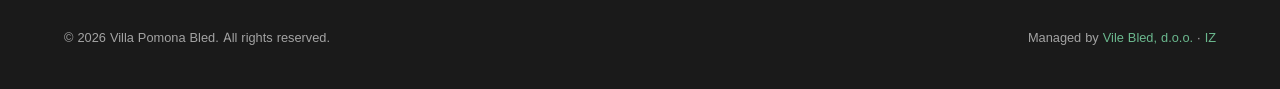
==== commit 4844dcb2: "Keep full provider calendars readable with mobile sideways scrolling" ====
--- a/index.html
+++ b/index.html
@@ -282,25 +282,25 @@
             <div class="availability-grid">
                 <details class="availability-card" data-room="Bedroom 101">
                     <summary><h3>Bedroom 101 &mdash; Deluxe Double Room</h3><span class="calendar-toggle"><span class="calendar-show">View calendar</span><span class="calendar-hide">Hide calendar</span><span class="calendar-chevron" aria-hidden="true"></span></span></summary>
-                    <div class="calendar-panel"><div class="bentral-widget bentral-calendar"><script src="//www.bentral.com/service/embed/calendar.js?uid=5f5441304d7a514d&last=true&key=ef32fbc68fd13b8f9e5ba7a55520e061"></script></div>
+                    <div class="calendar-panel"><p class="calendar-scroll-hint">Swipe sideways to see all months.</p><div class="bentral-widget bentral-calendar"><script src="//www.bentral.com/service/embed/calendar.js?uid=5f5441304d7a514d&last=true&key=ef32fbc68fd13b8f9e5ba7a55520e061"></script></div>
                     <a href="#bookingHeading" class="btn btn-primary btn-full bentral-book-btn">Check Availability</a>
                     </div>
                 </details>
                 <details class="availability-card" data-room="Bedroom 102">
                     <summary><h3>Bedroom 102 &mdash; King Suite with Pool View</h3><span class="calendar-toggle"><span class="calendar-show">View calendar</span><span class="calendar-hide">Hide calendar</span><span class="calendar-chevron" aria-hidden="true"></span></span></summary>
-                    <div class="calendar-panel"><div class="bentral-widget bentral-calendar"><script src="//www.bentral.com/service/embed/calendar.js?uid=5f5441304d7a494d&last=true&key=ef32fbc68fd13b8f9e5ba7a55520e061"></script></div>
+                    <div class="calendar-panel"><p class="calendar-scroll-hint">Swipe sideways to see all months.</p><div class="bentral-widget bentral-calendar"><script src="//www.bentral.com/service/embed/calendar.js?uid=5f5441304d7a494d&last=true&key=ef32fbc68fd13b8f9e5ba7a55520e061"></script></div>
                     <a href="#bookingHeading" class="btn btn-primary btn-full bentral-book-btn">Check Availability</a>
                     </div>
                 </details>
                 <details class="availability-card" data-room="Bedroom 103">
                     <summary><h3>Bedroom 103 &mdash; Queen Suite with Pool View</h3><span class="calendar-toggle"><span class="calendar-show">View calendar</span><span class="calendar-hide">Hide calendar</span><span class="calendar-chevron" aria-hidden="true"></span></span></summary>
-                    <div class="calendar-panel"><div class="bentral-widget bentral-calendar"><script src="//www.bentral.com/service/embed/calendar.js?uid=5f5441304d7a4d4d&last=true&key=ef32fbc68fd13b8f9e5ba7a55520e061"></script></div>
+                    <div class="calendar-panel"><p class="calendar-scroll-hint">Swipe sideways to see all months.</p><div class="bentral-widget bentral-calendar"><script src="//www.bentral.com/service/embed/calendar.js?uid=5f5441304d7a4d4d&last=true&key=ef32fbc68fd13b8f9e5ba7a55520e061"></script></div>
                     <a href="#bookingHeading" class="btn btn-primary btn-full bentral-book-btn">Check Availability</a>
                     </div>
                 </details>
                 <details class="availability-card" data-room="Pool House">
                     <summary><h3>Pool House &mdash; Poolside Studio</h3><span class="calendar-toggle"><span class="calendar-show">View calendar</span><span class="calendar-hide">Hide calendar</span><span class="calendar-chevron" aria-hidden="true"></span></span></summary>
-                    <div class="calendar-panel"><div class="bentral-widget bentral-calendar"><script src="//www.bentral.com/service/embed/calendar.js?uid=5f5441304d7a554d&last=true&key=ef32fbc68fd13b8f9e5ba7a55520e061"></script></div>
+                    <div class="calendar-panel"><p class="calendar-scroll-hint">Swipe sideways to see all months.</p><div class="bentral-widget bentral-calendar"><script src="//www.bentral.com/service/embed/calendar.js?uid=5f5441304d7a554d&last=true&key=ef32fbc68fd13b8f9e5ba7a55520e061"></script></div>
                     <a href="#bookingHeading" class="btn btn-primary btn-full bentral-book-btn">Check Availability</a>
                     </div>
                 </details>
--- a/styles.css
+++ b/styles.css
@@ -839,8 +839,9 @@
 .availability-card summary:hover { background:var(--neutral-50); }
 .availability-card summary:focus-visible { outline:3px solid var(--green-500); outline-offset:-4px; border-radius:10px; }
 .calendar-panel { padding:20px 24px 26px; max-width:720px; margin:0 auto; }
-.calendar-panel .bentral-calendar { padding:0; min-width:0; }
-.calendar-panel iframe { max-width:100%; }
+.calendar-panel .bentral-calendar { padding:0; min-width:0; overflow-x:auto; overscroll-behavior-x:contain; }
+.calendar-panel iframe { display:block; width:100%; min-width:640px; max-width:none; }
+.calendar-scroll-hint { display:none; }
 .calendar-panel .bentral-book-btn { display:flex; width:max-content; max-width:100%; margin:20px auto 0; }
 [data-theme="dark"] .calendar-toggle { color:var(--green-300); }
 [data-theme="dark"] .availability-card summary:hover { background:var(--bg-secondary); }
@@ -849,4 +850,5 @@
  .availability-card summary h3 { font-size:1.1rem; }
  .calendar-toggle { width:100%; justify-content:space-between; }
  .calendar-panel { padding:16px 12px 20px; }
-}
+ .calendar-scroll-hint { display:block; margin:0 0 12px; color:var(--text-secondary); font-size:.78rem; line-height:1.6; }
+}
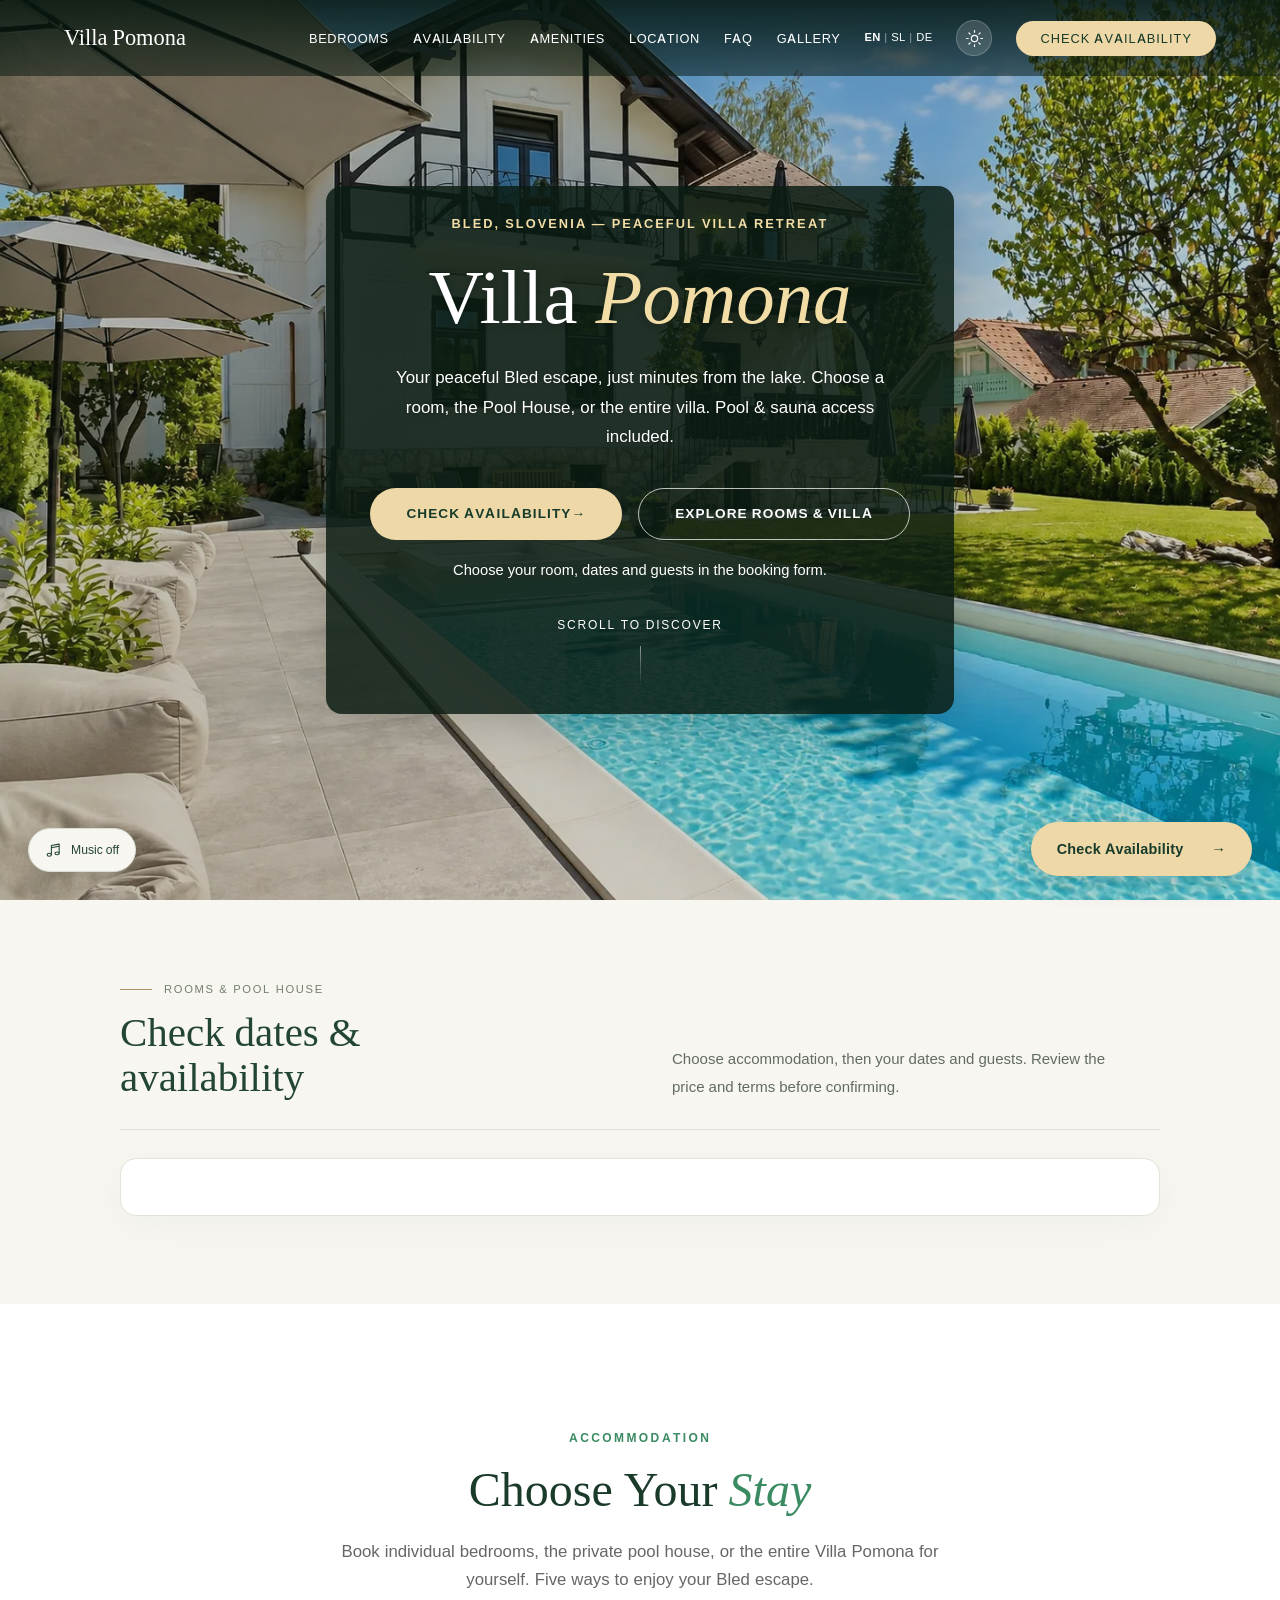
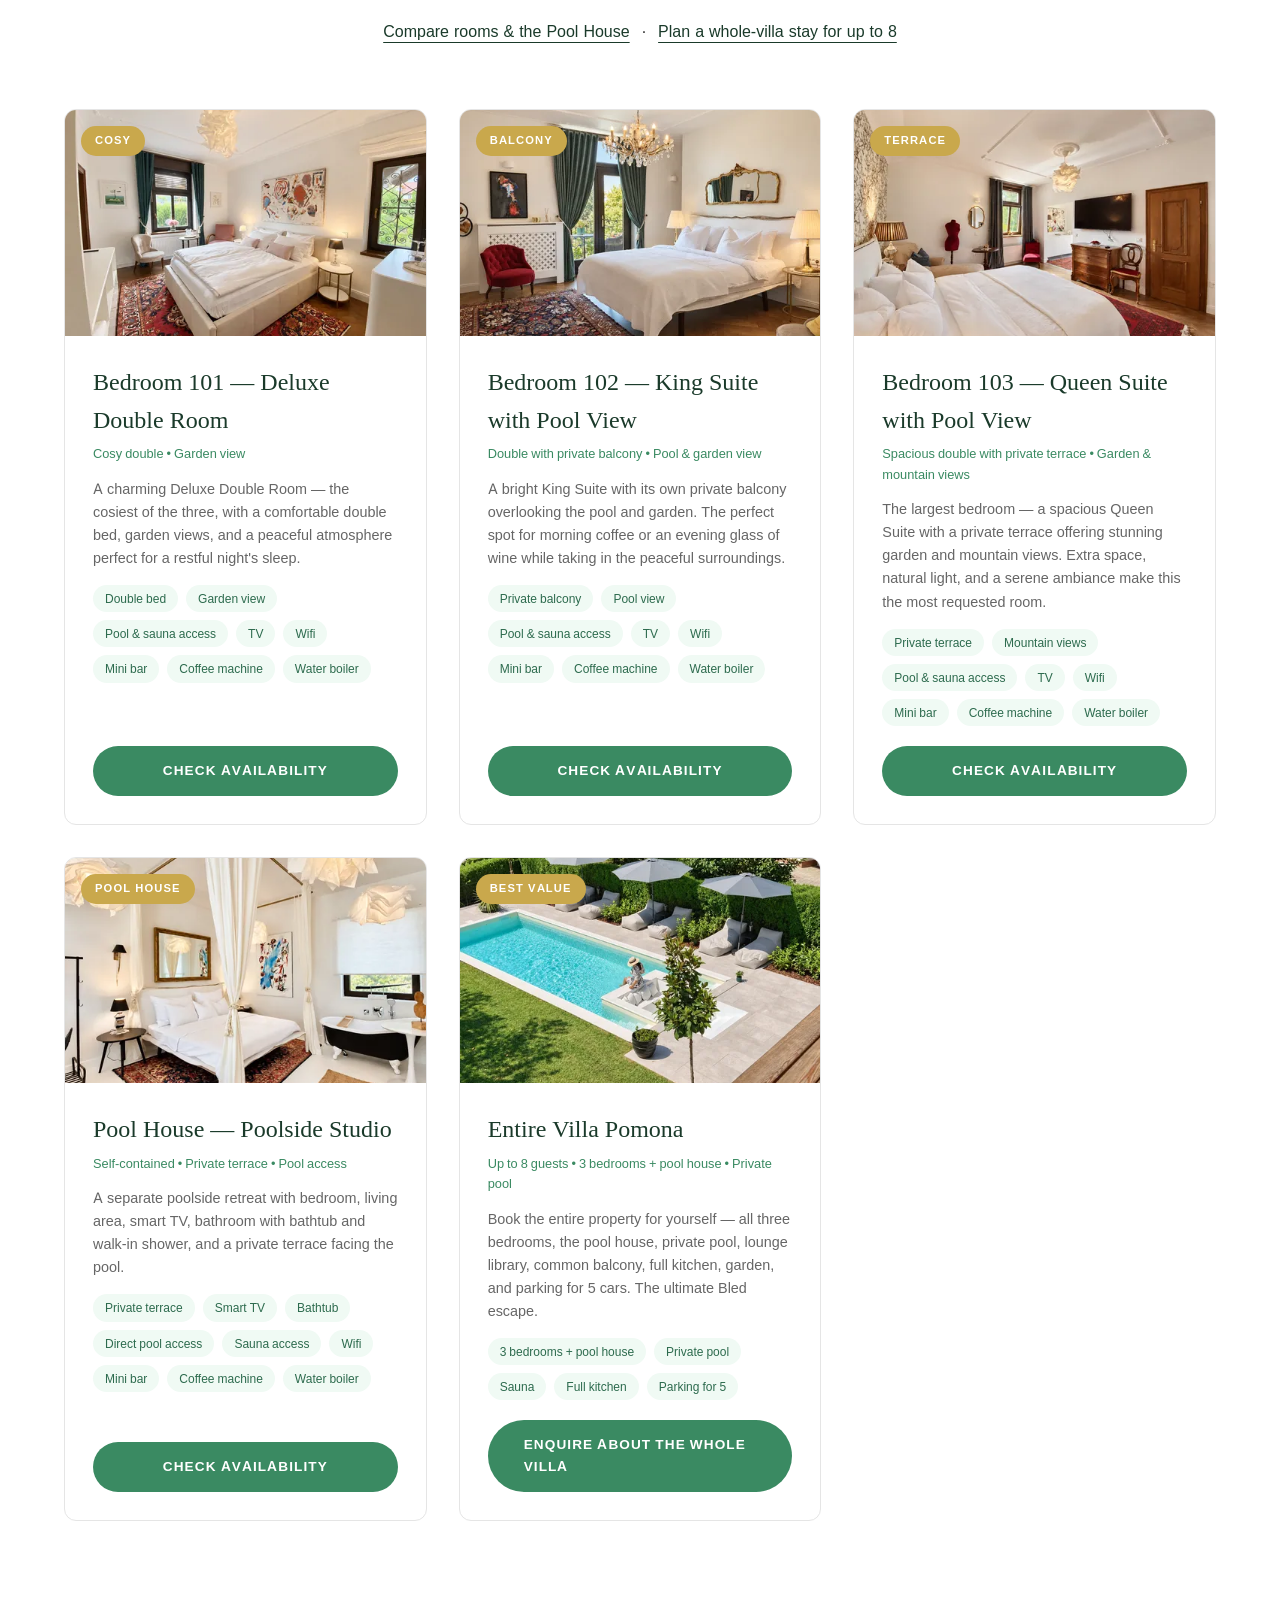
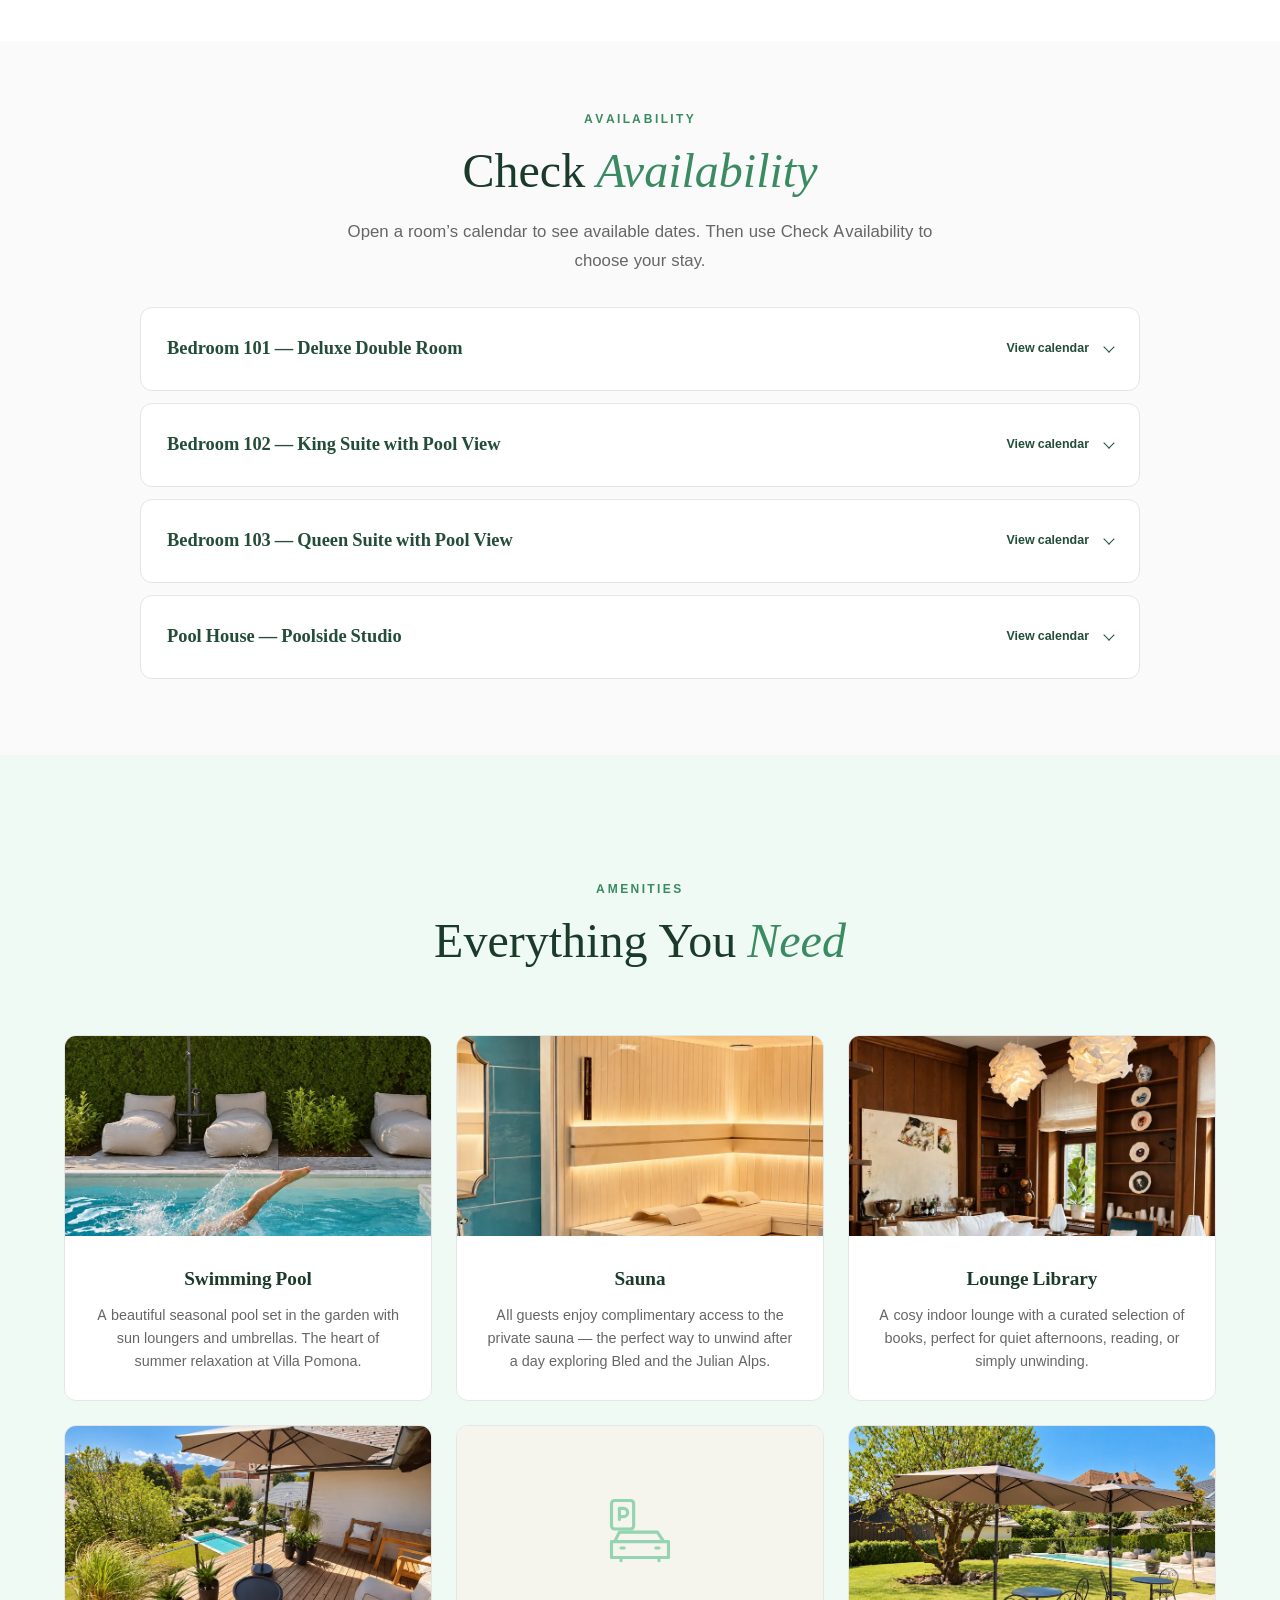
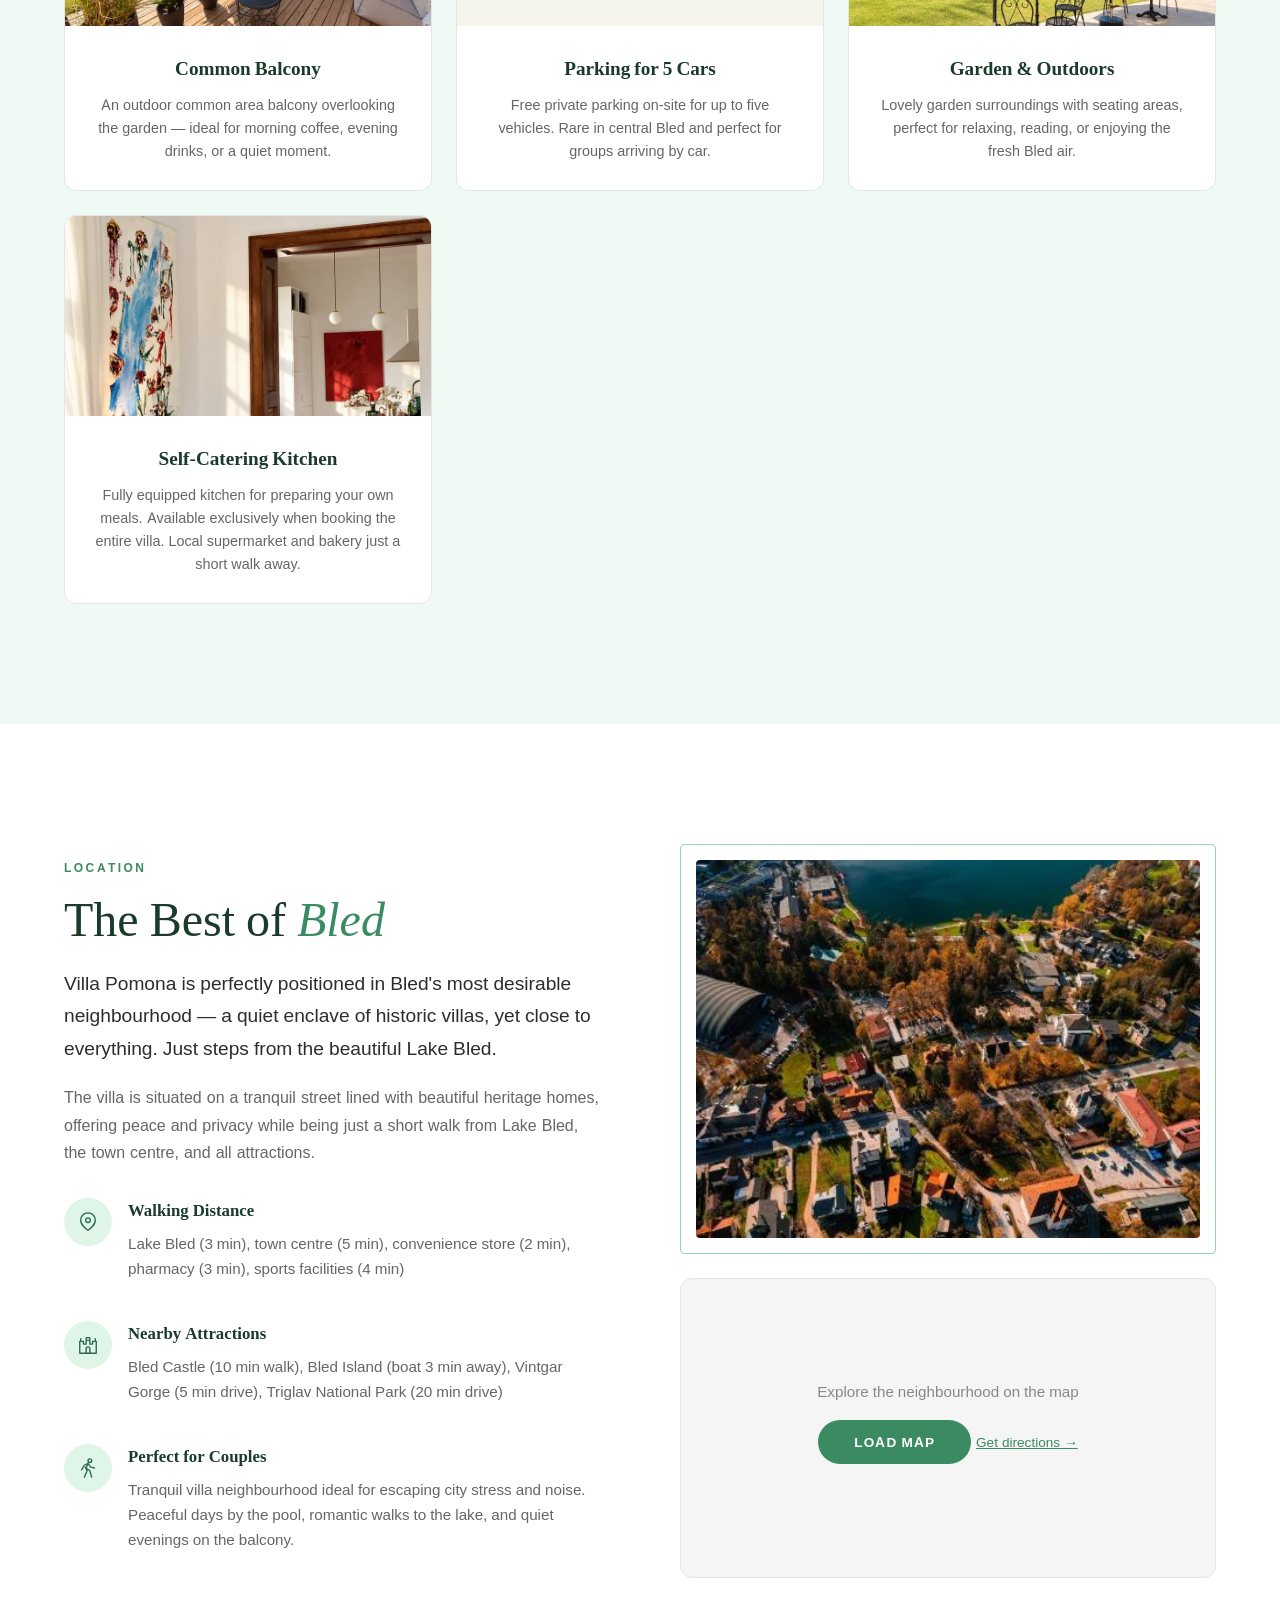
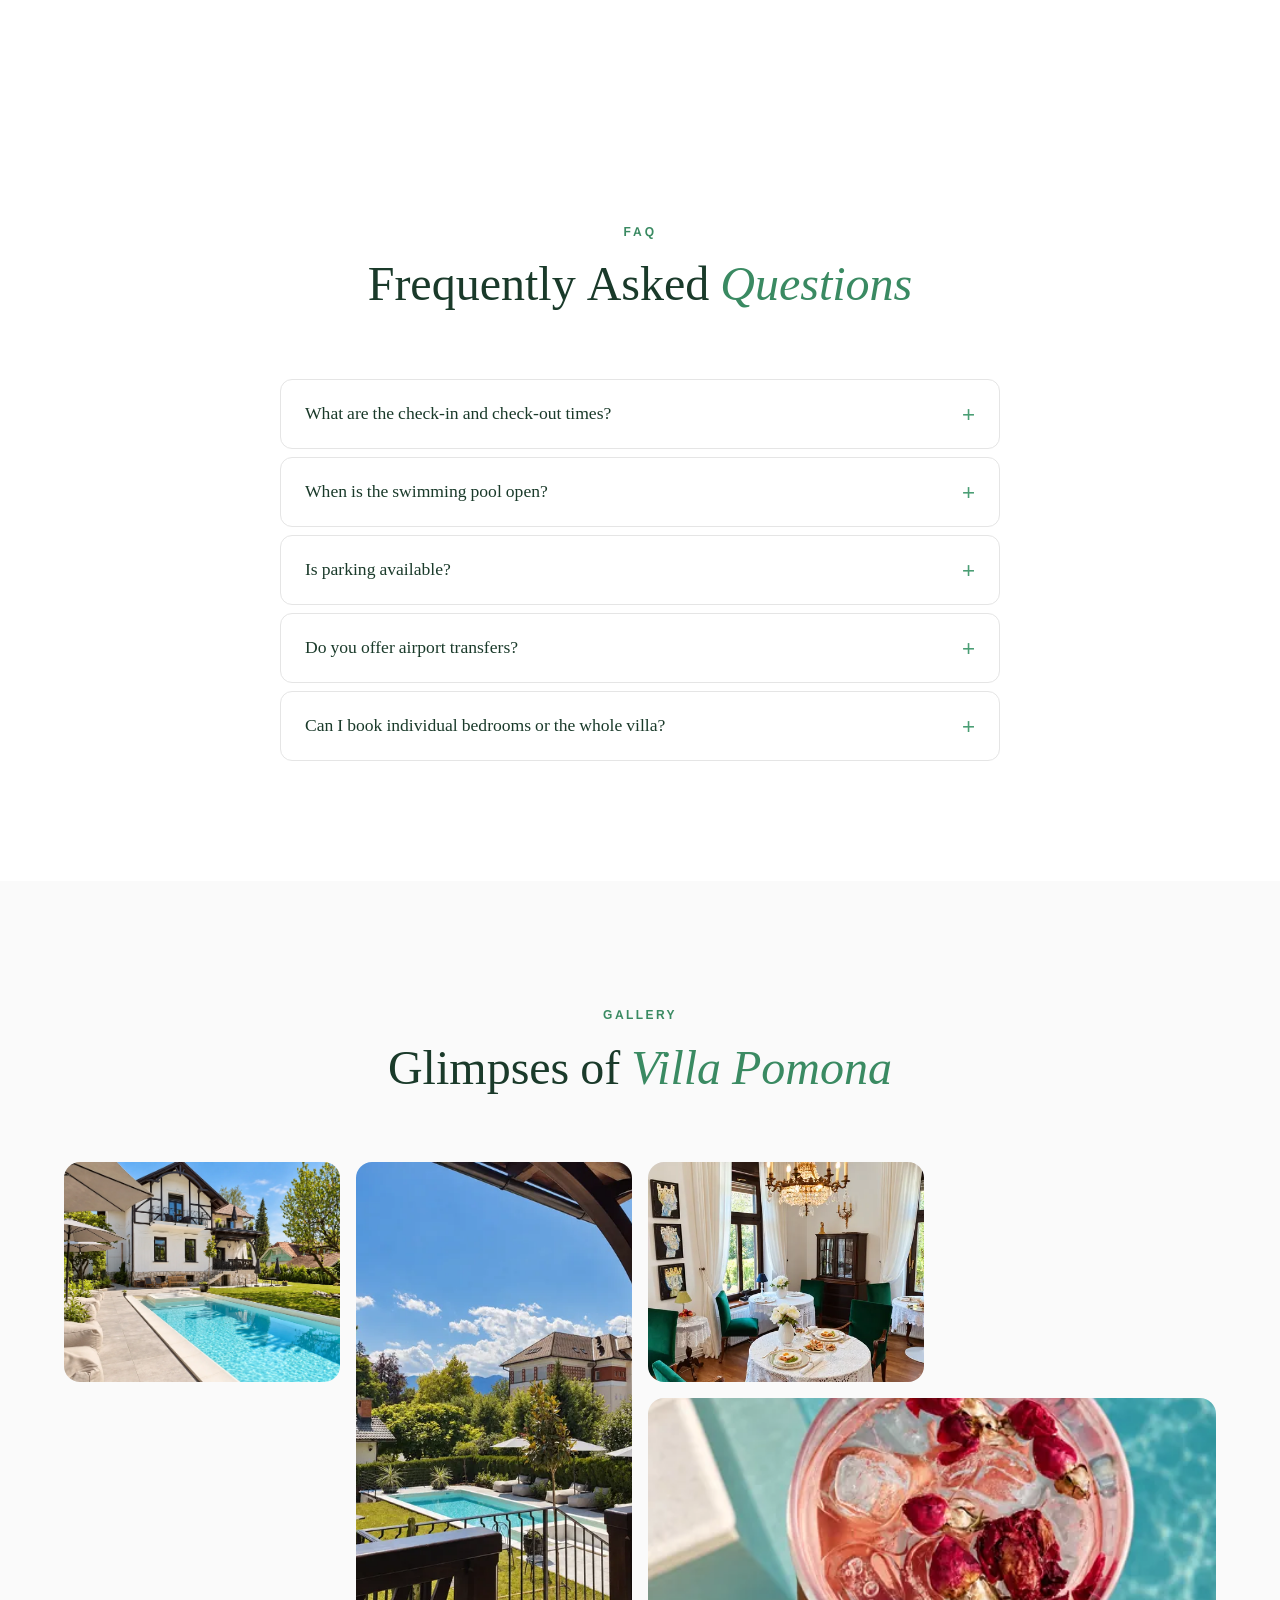
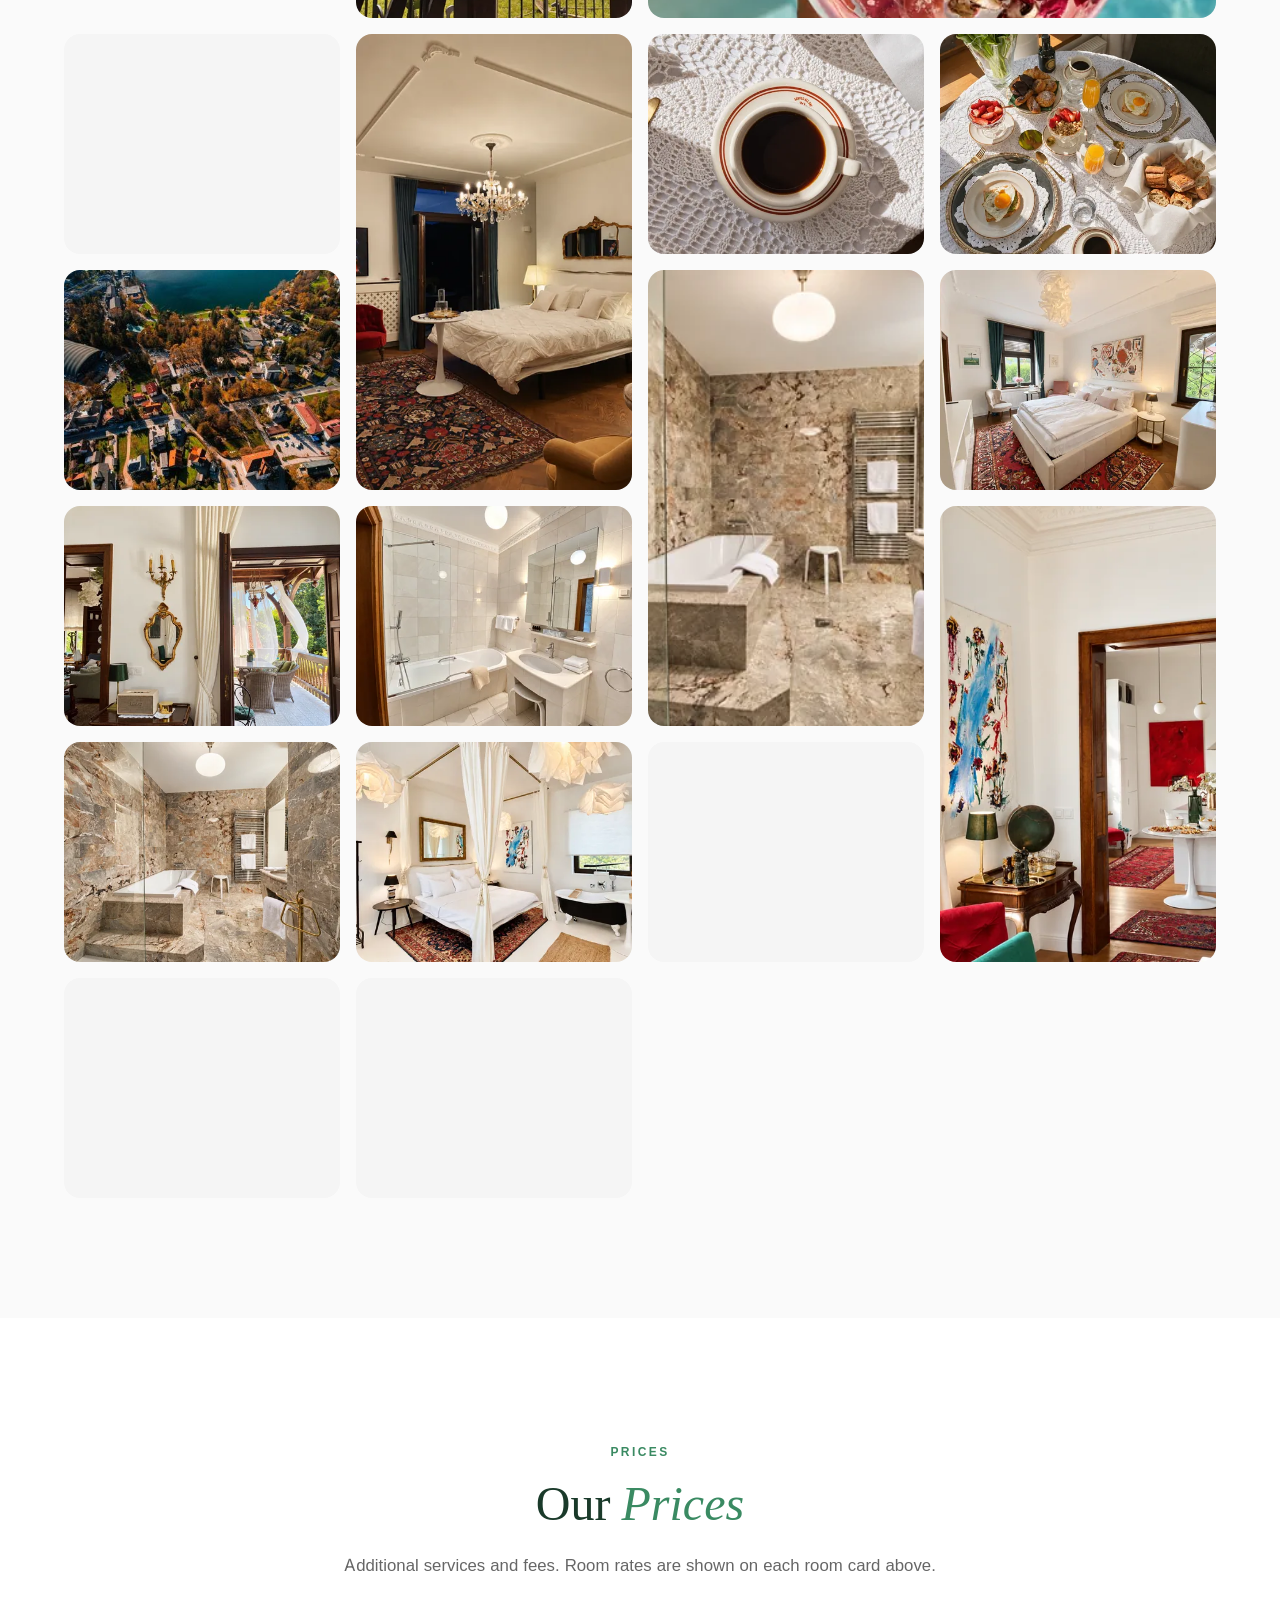
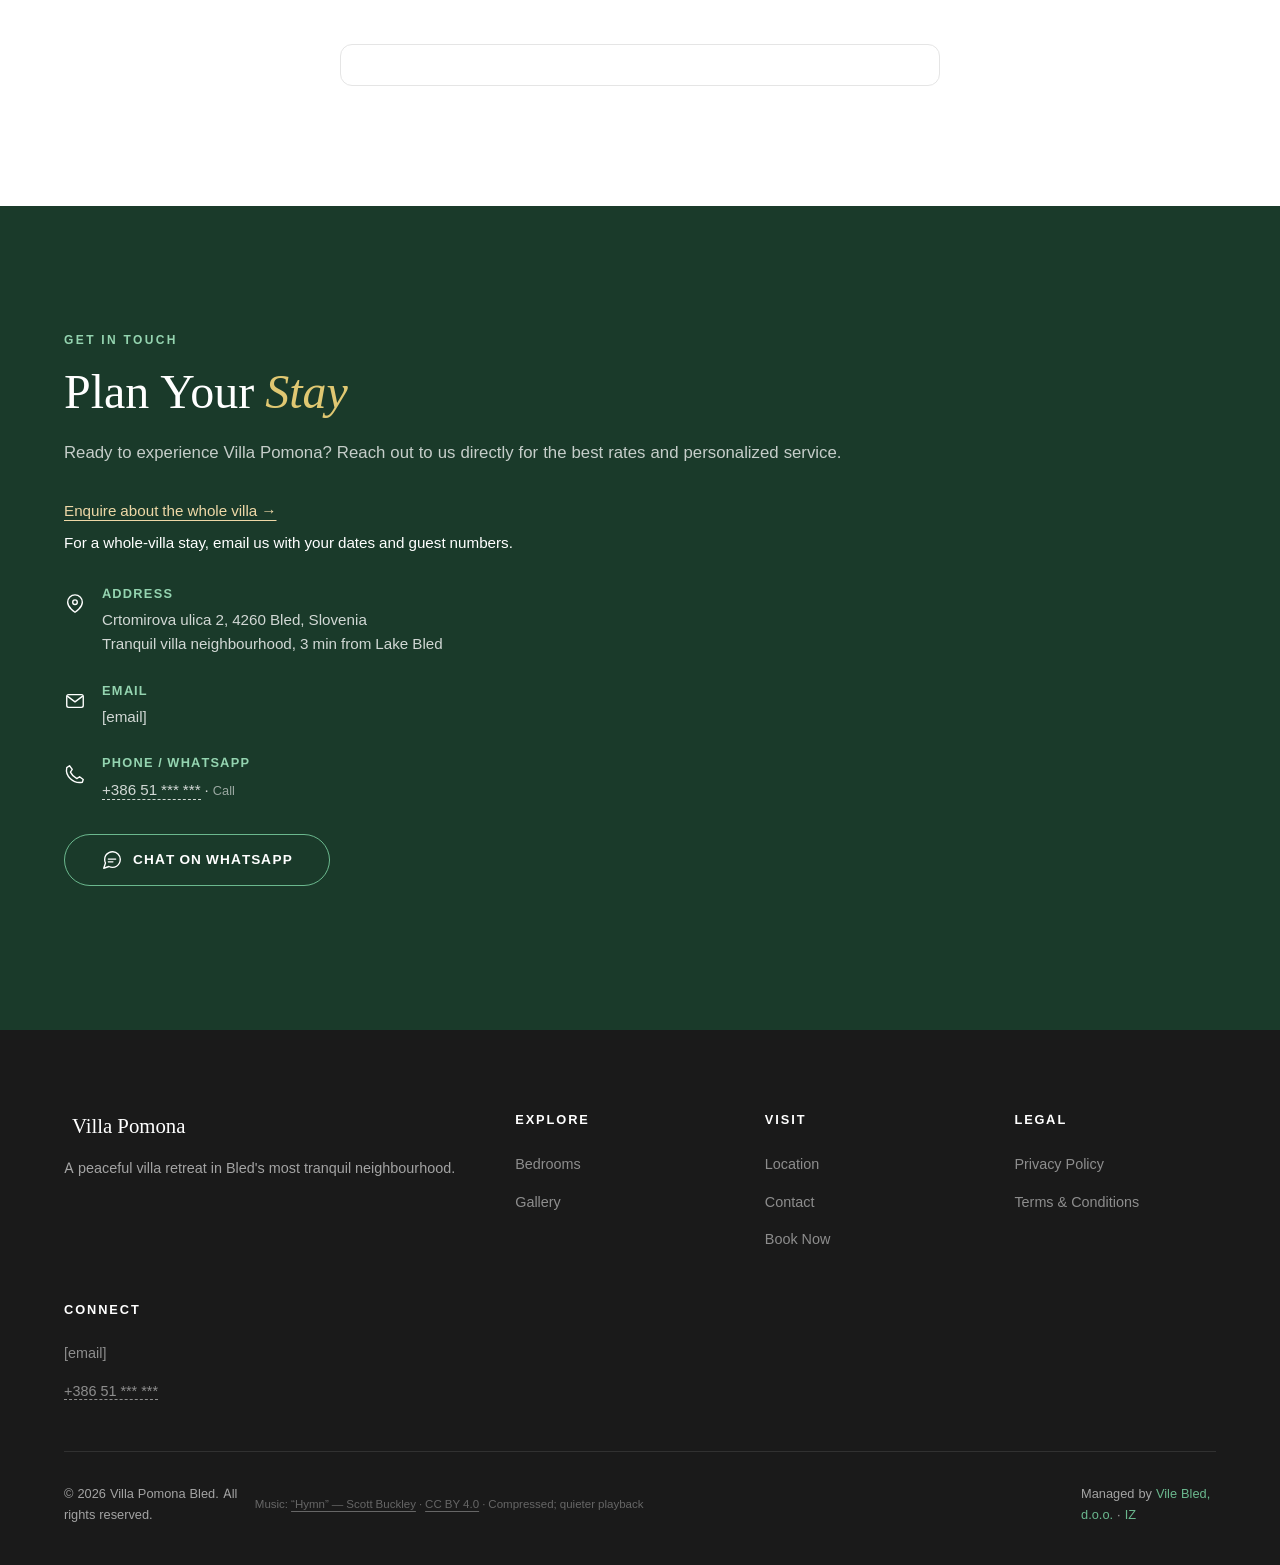
==== commit 59fab102: "Prepare opt-in lightweight piano ambience with accessible music toggle" ====
--- a/index.html
+++ b/index.html
@@ -622,6 +622,7 @@
             </div>
             <div class="footer-bottom">
                 <p>&copy; <span id="footerYear">2026</span> Villa Pomona Bled. All rights reserved.</p>
+                <p class="music-credit">Music: <a href="https://www.scottbuckley.com.au/library/hymn/" target="_blank" rel="noopener">“Hymn” — Scott Buckley</a> · <a href="https://creativecommons.org/licenses/by/4.0/" target="_blank" rel="noopener">CC BY 4.0</a> · Compressed; quieter playback</p>
                 <p class="footer-sister">Managed by <a href="https://www.adorabled.com">Vile Bled, d.o.o.</a> · <a href="https://isakzvegelj.com/" target="_blank" rel="noopener" aria-label="Website by IZ">IZ</a></p>
             </div>
         </div>
@@ -647,5 +648,8 @@
 </script>
 
 <a href="#bookingHeading" class="mobile-booking-cta">Check Availability <span aria-hidden="true">&rarr;</span></a>
+<button type="button" class="music-toggle" id="musicToggle" aria-pressed="false" aria-label="Play background music" data-on="Music off" data-off="Music on" data-play="Play background music" data-stop="Turn background music off" data-error="Music could not play. Please try again." data-src="assets/audio/hymn-piano-v1.mp3"><svg viewBox="0 0 24 24" fill="none" stroke="currentColor" stroke-width="1.5" stroke-linecap="round" stroke-linejoin="round" aria-hidden="true"><path d="M9 18V5l11-2v13M9 8l11-2"/><ellipse cx="6" cy="18" rx="3" ry="2"/><ellipse cx="17" cy="16" rx="3" ry="2"/></svg><span data-music-label>Music off</span></button>
+<p id="musicStatus" class="music-status" role="status"></p>
+<script src="music.js" defer></script>
 </body>
 </html>
--- a/styles.css
+++ b/styles.css
@@ -852,3 +852,22 @@
  .calendar-panel { padding:16px 12px 20px; }
  .calendar-scroll-hint { display:block; margin:0 0 12px; color:var(--text-secondary); font-size:.78rem; line-height:1.6; }
 }
+.availability.section { padding:64px 0; }
+.availability .section-header { margin-bottom:32px; }
+@media(max-width:768px) { .availability.section { padding:40px 0; } }
+.music-toggle { position:fixed; left:28px; bottom:28px; z-index:991; display:inline-flex; align-items:center; gap:9px; min-height:44px; padding:10px 16px; border:1px solid #d8ddd5; border-radius:24px; background:#f7f6f1; color:#234533; box-shadow:0 4px 20px #173b2a14; cursor:pointer; font-family:var(--font-sans); font-size:.76rem; font-weight:500; line-height:1.4; }
+.music-toggle svg { width:17px; height:17px; flex-shrink:0; }
+.music-toggle:hover { background:#eeeee5; border-color:#a2b09e; }
+.music-toggle[aria-pressed="true"] { color:#f7f6f1; background:#234533; border-color:#234533; }
+.music-toggle:focus-visible { outline:3px solid #b7975e; outline-offset:3px; }
+.music-credit { flex-basis:100%; font-size:.72rem; line-height:1.8; color:var(--text-secondary); }
+.music-credit a { color:inherit; text-decoration:underline; text-underline-offset:3px; }
+.music-status { position:fixed; left:28px; bottom:80px; z-index:992; max-width:240px; padding:0; font-size:.78rem; color:var(--text-primary); background:var(--bg-card); }
+.music-status:not(:empty) { padding:10px 14px; border:1px solid var(--border-color); border-radius:8px; }
+[data-theme="dark"] .music-toggle { background:#1d3024; color:#e7eee4; border-color:#60715e; }
+[data-theme="dark"] .music-toggle[aria-pressed="true"] { background:#e7e9dc; color:#203d2b; }
+body:has(.lightbox.active) .music-toggle, body:has(.lightbox.active) .music-status { display:none; }
+@media(max-width:768px) {
+ .music-toggle { left:16px; bottom:calc(80px + env(safe-area-inset-bottom)); min-height:44px; padding:9px 13px; font-size:.73rem; }
+ .music-status { left:16px; bottom:calc(132px + env(safe-area-inset-bottom)); }
+}
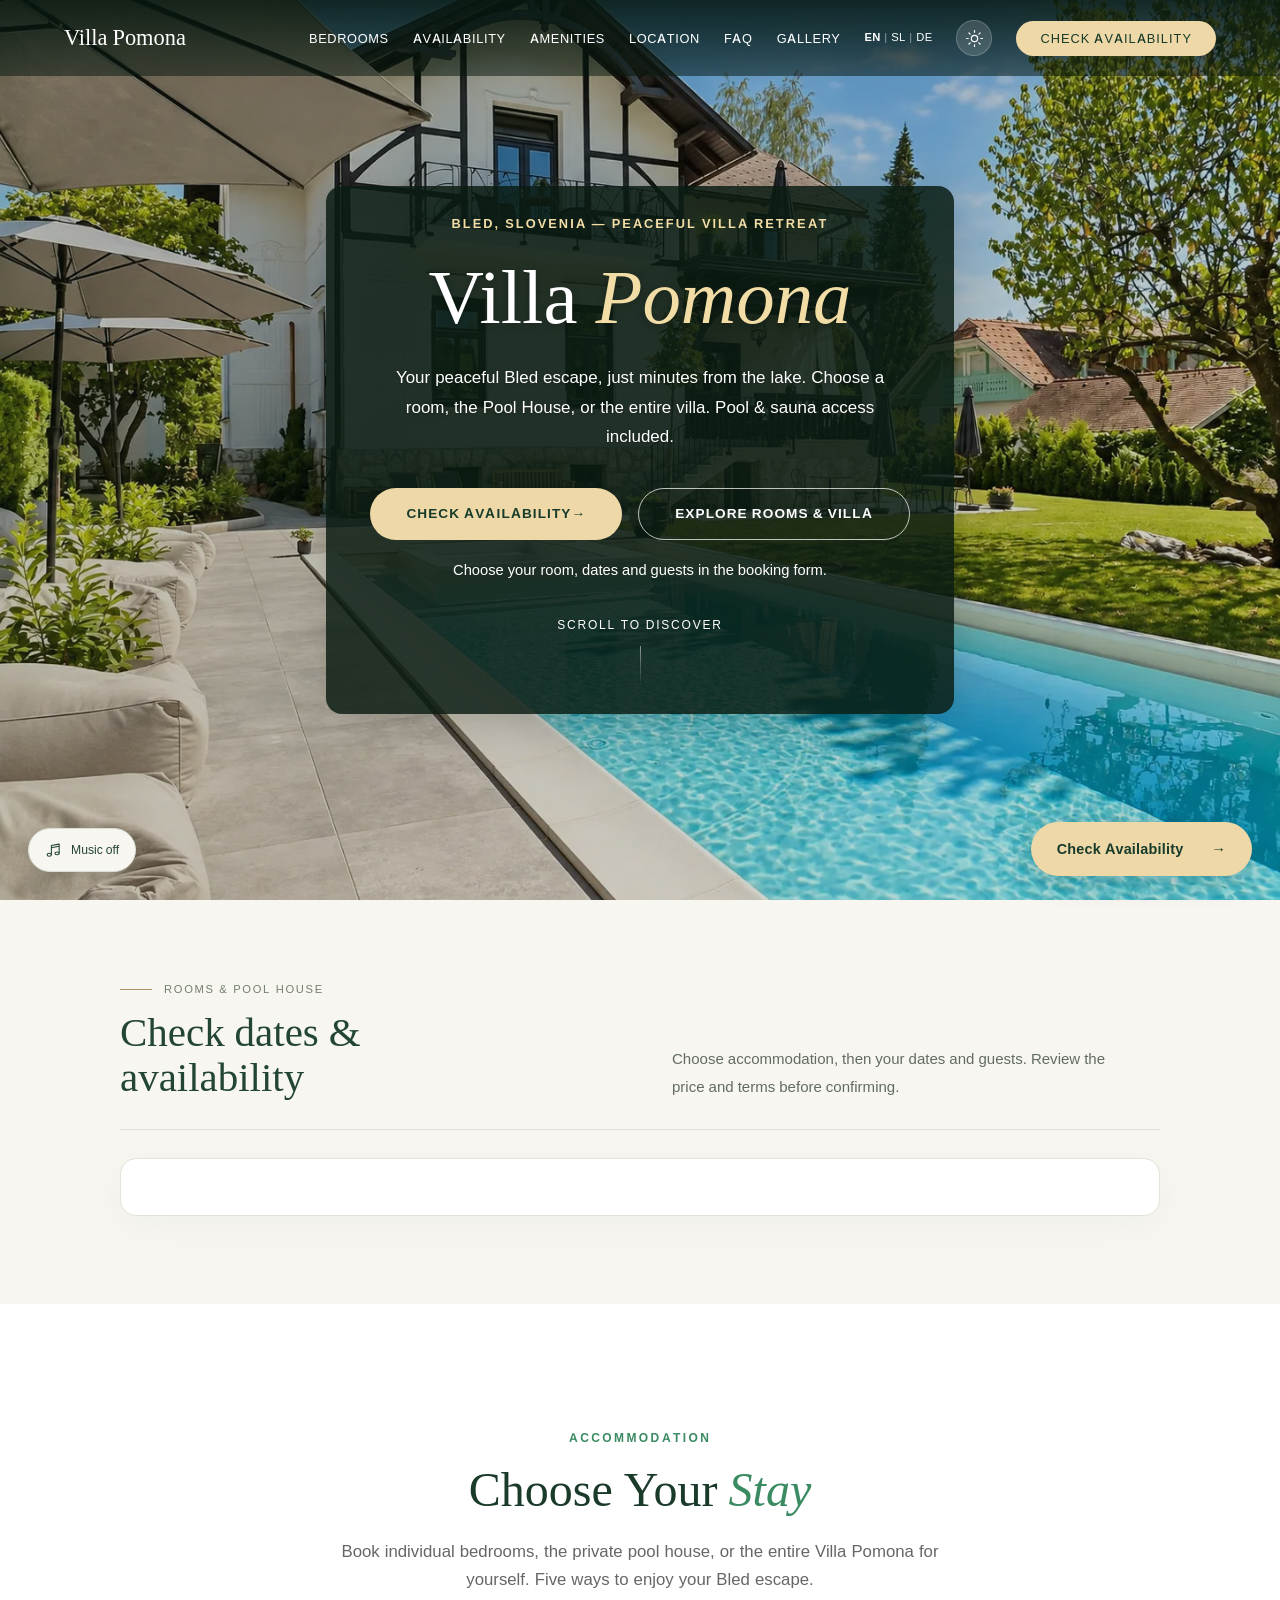
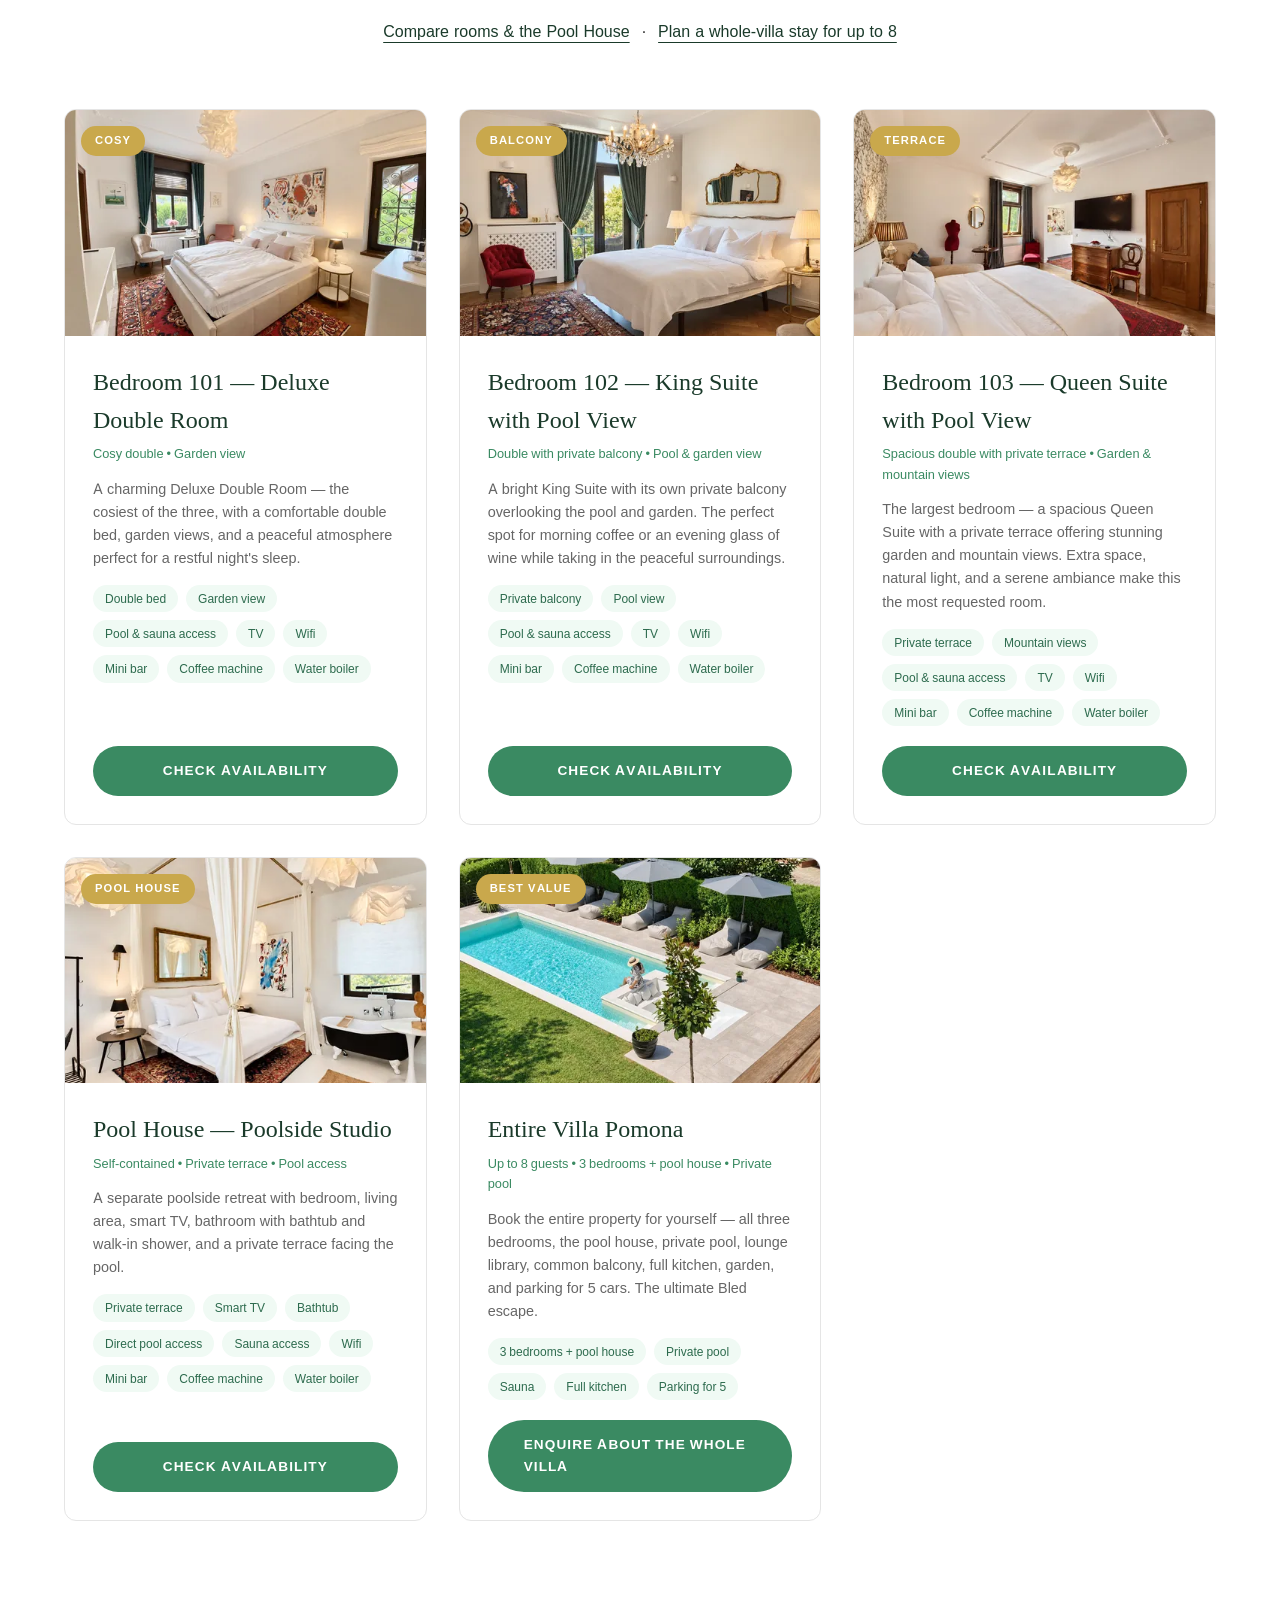
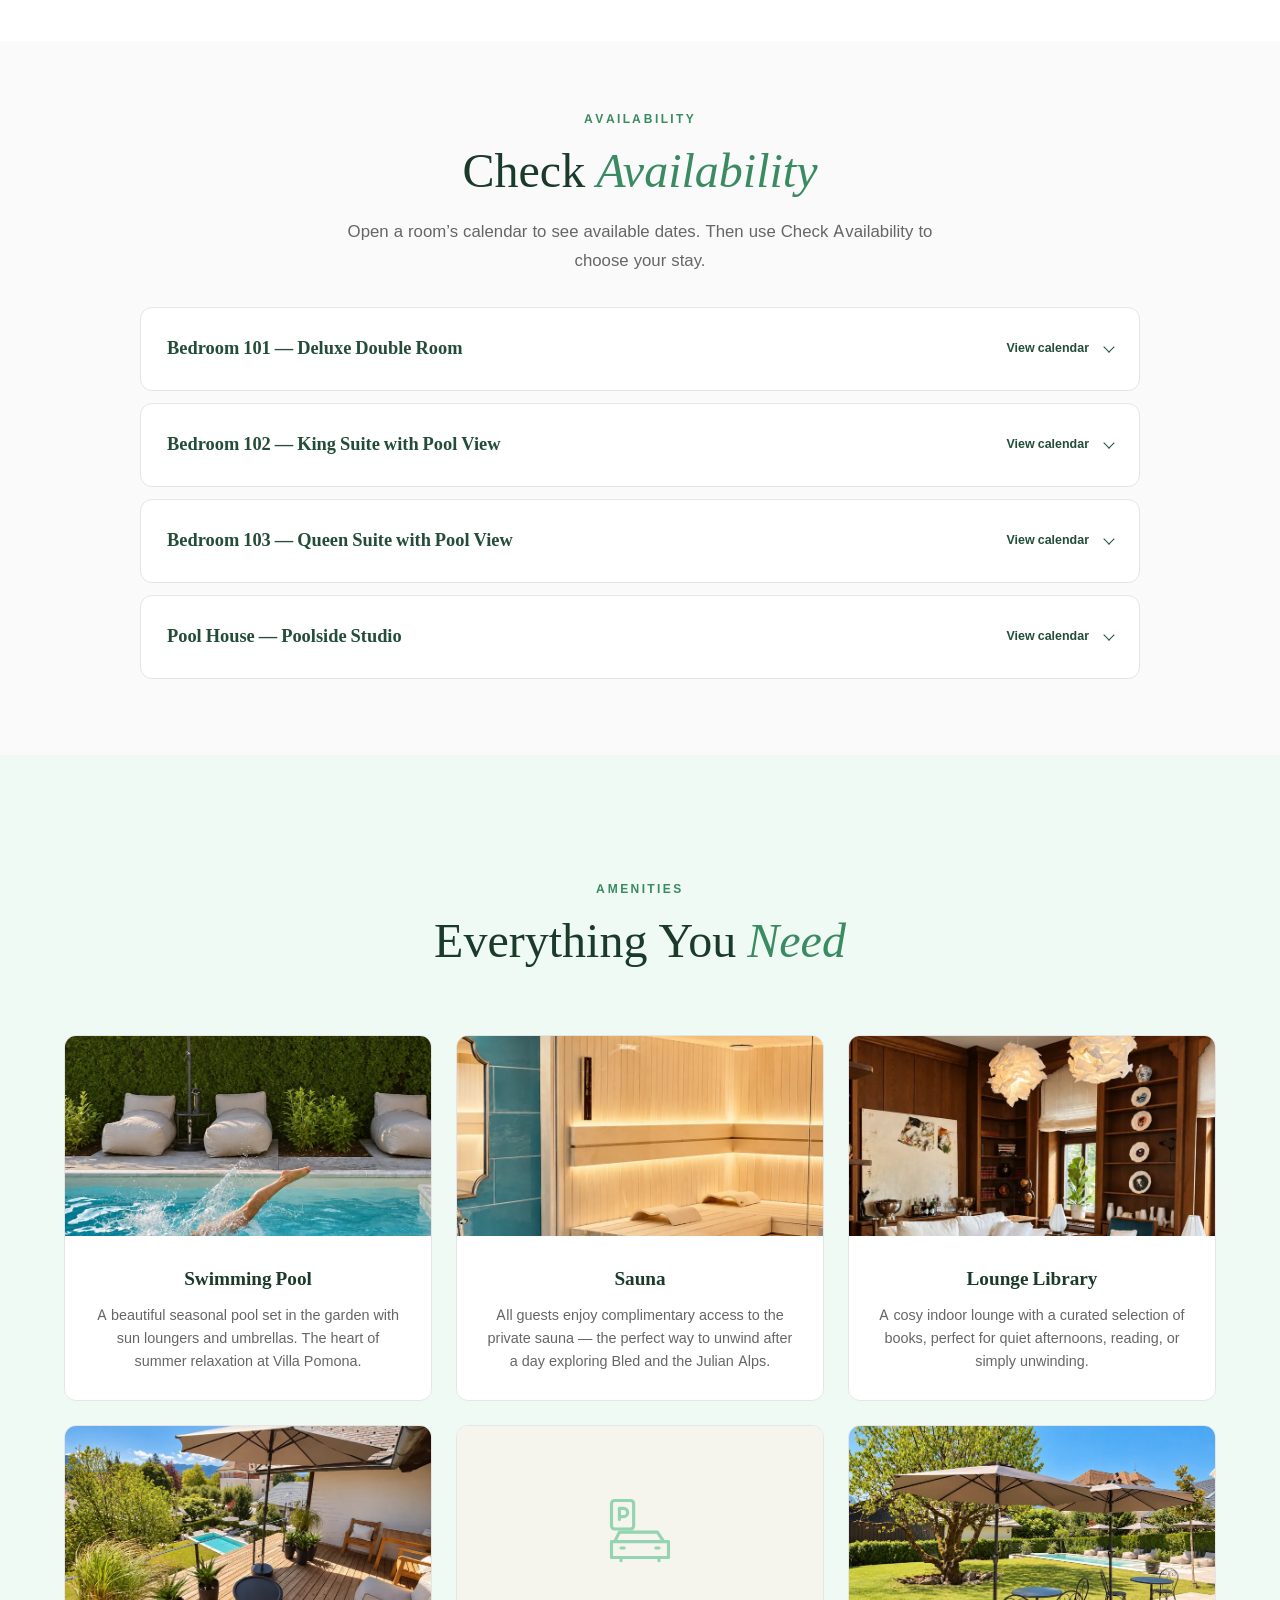
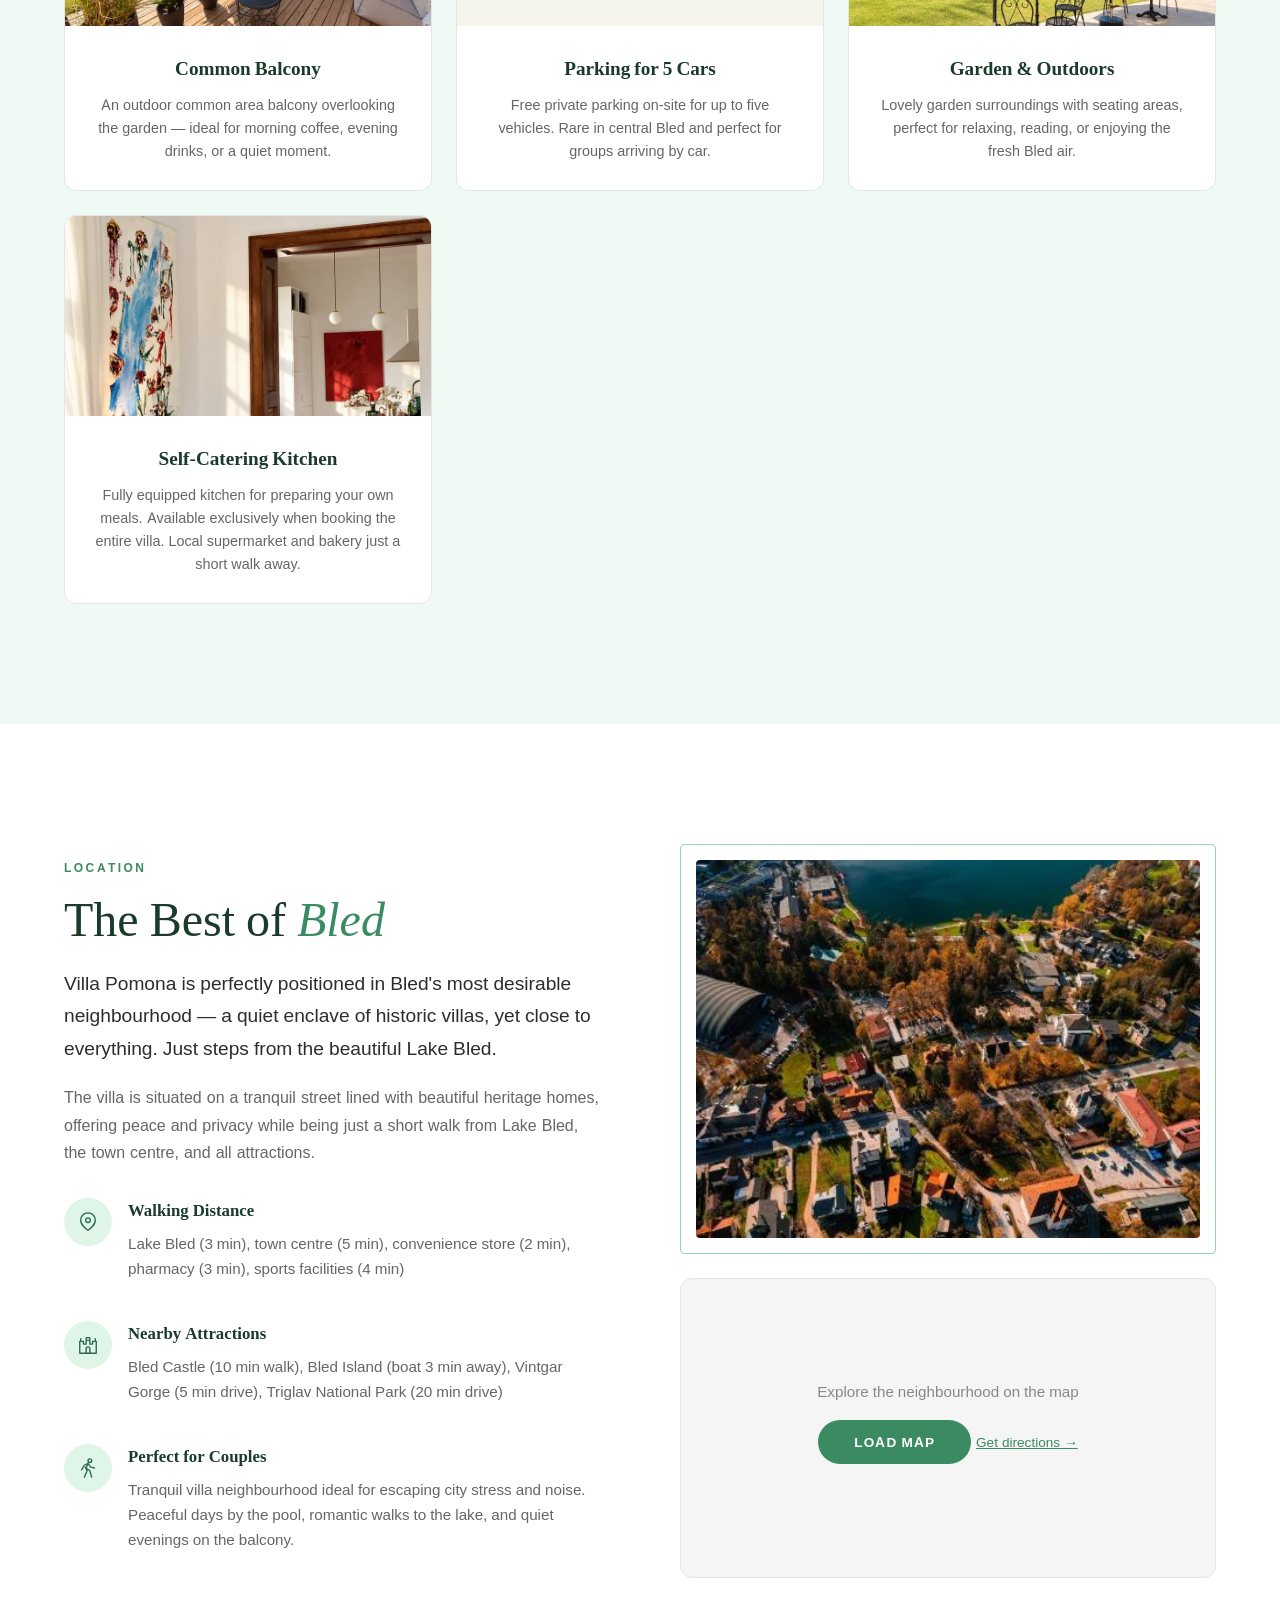
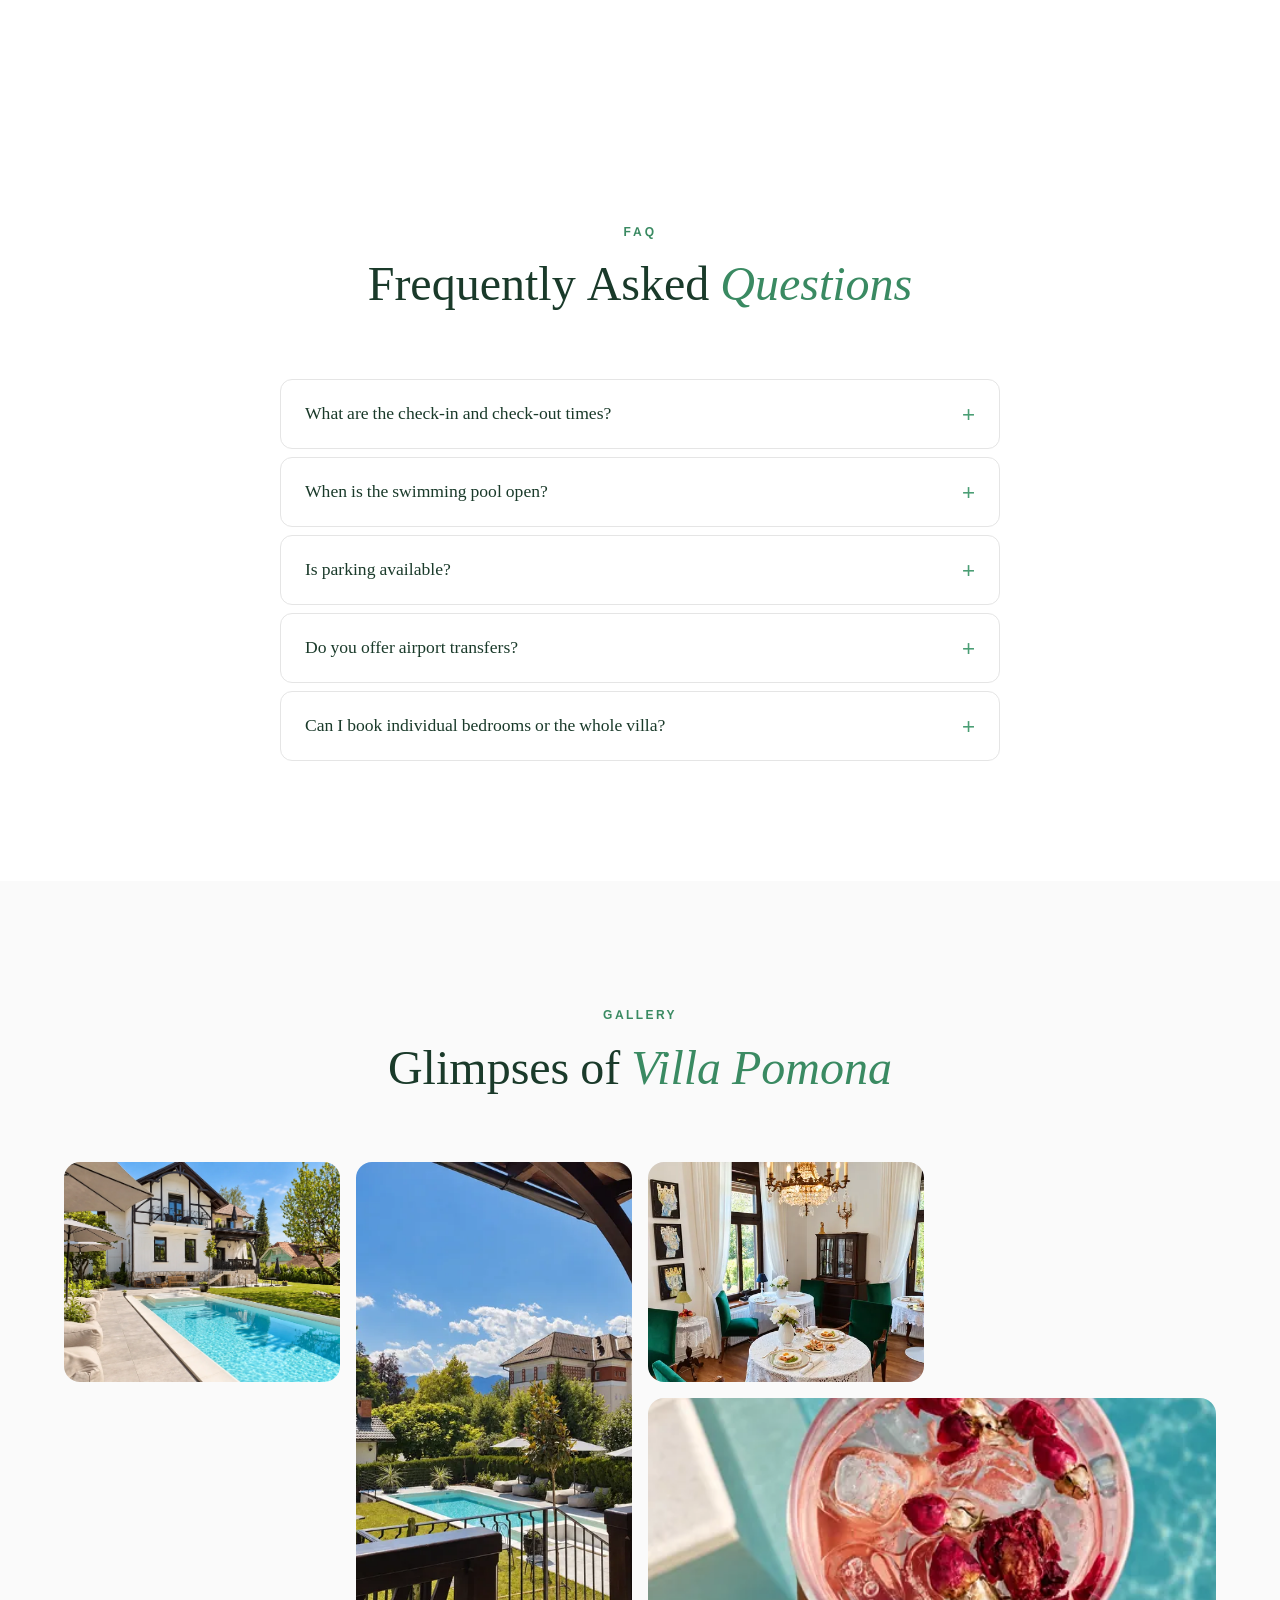
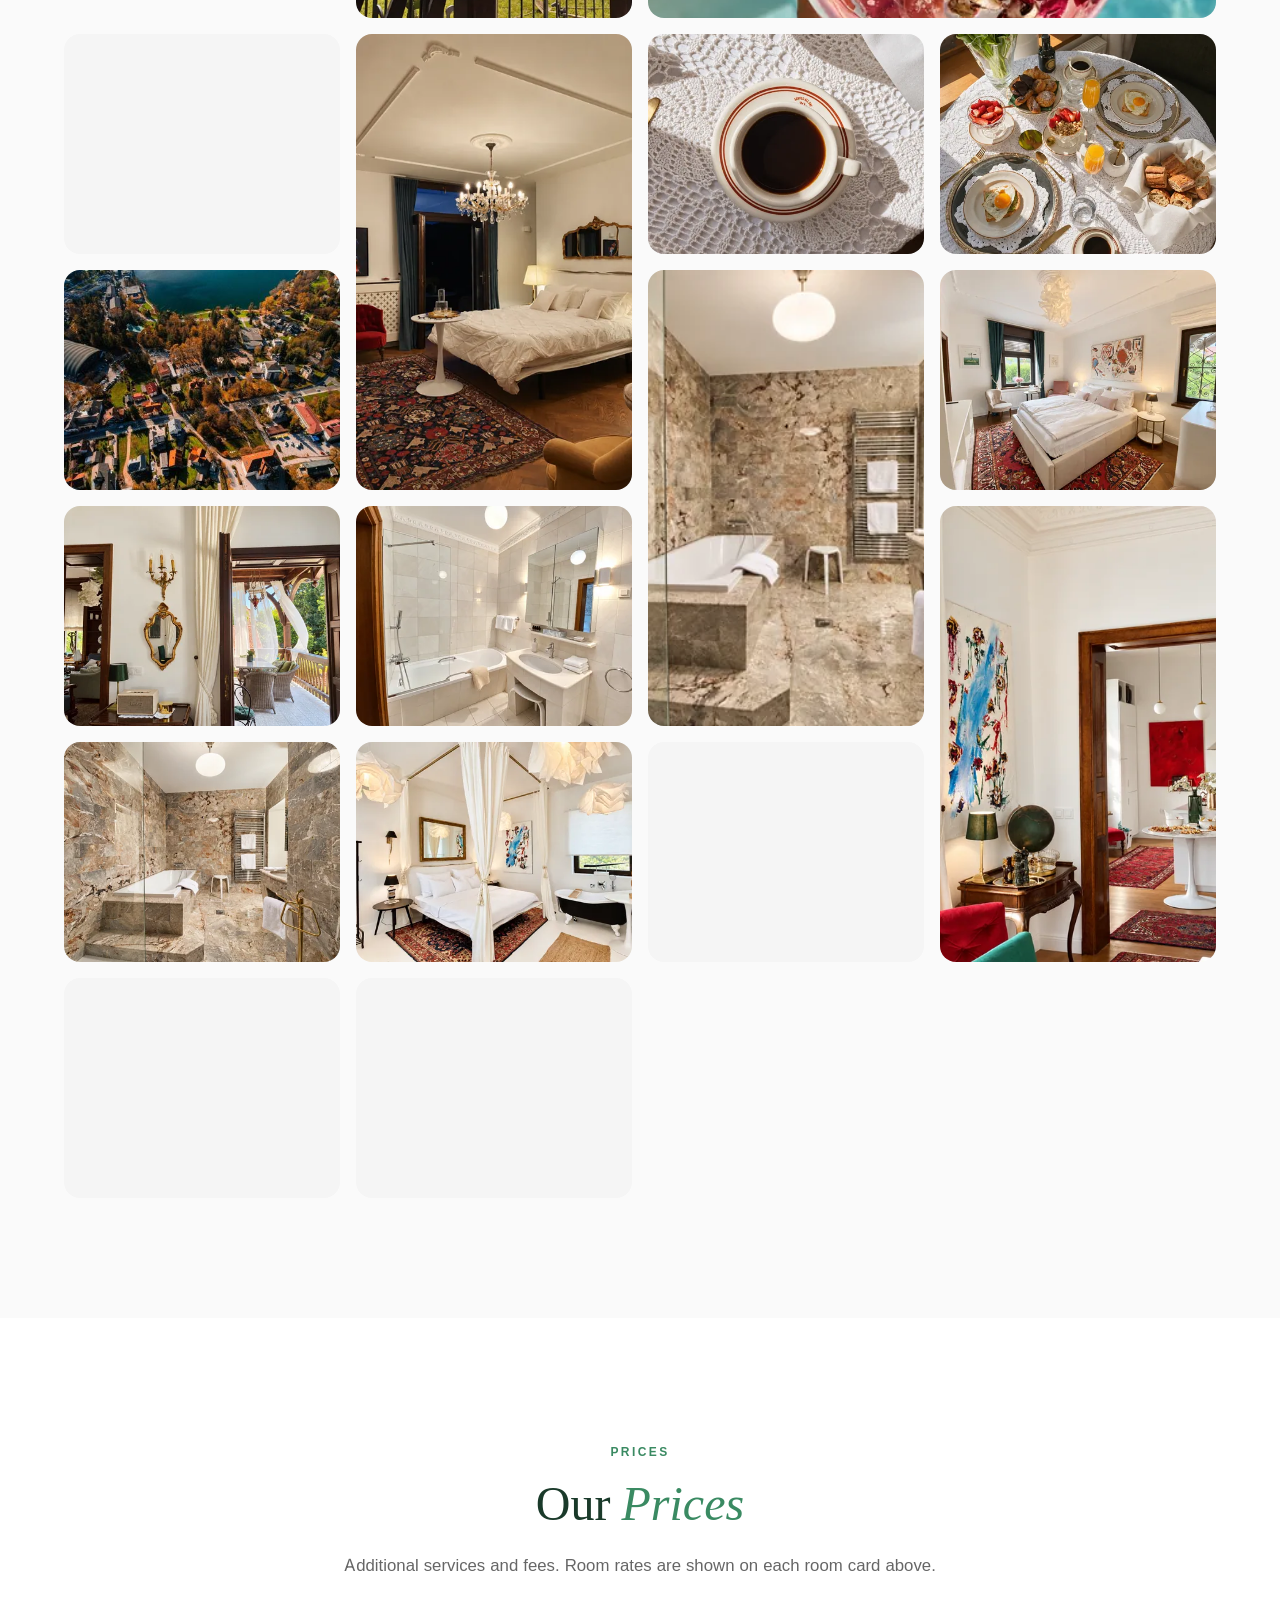
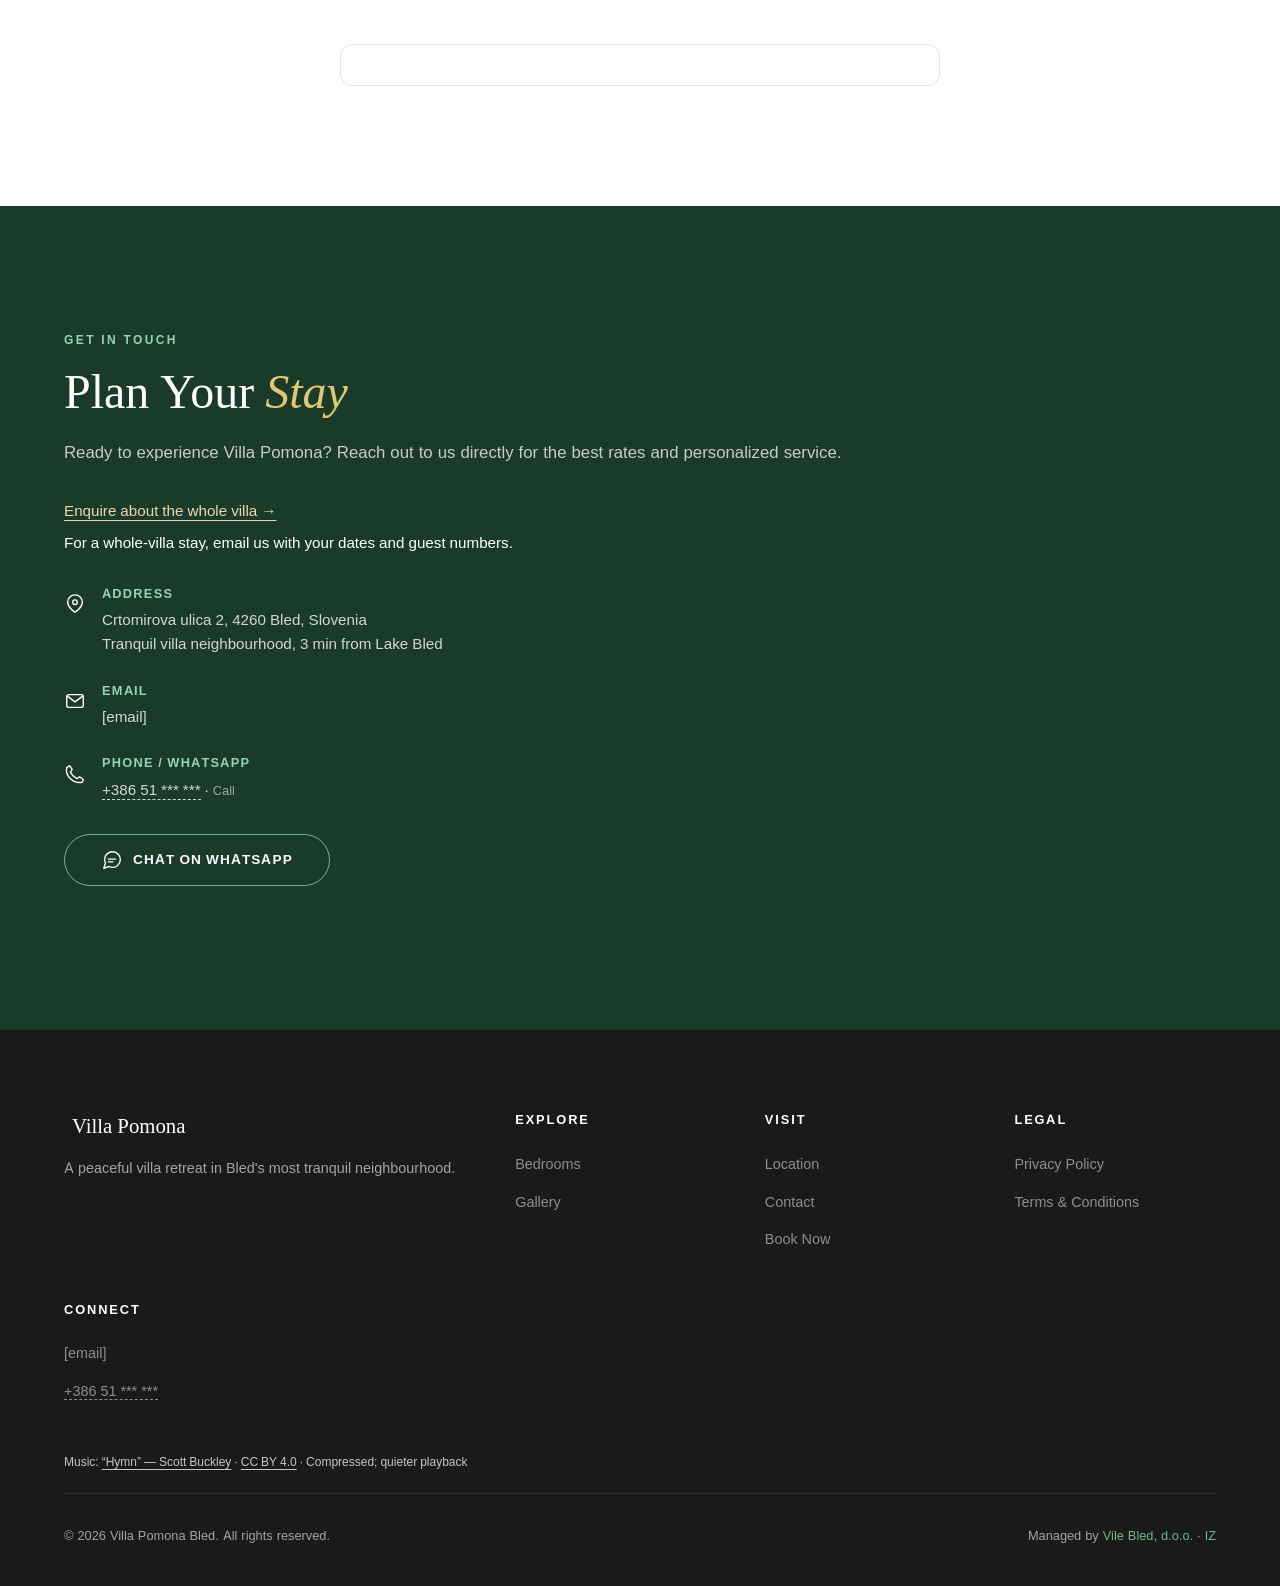
==== commit 66135e85: "Keep the music credit readable above the existing footer links" ====
--- a/index.html
+++ b/index.html
@@ -620,9 +620,9 @@
                 <div class="footer-links"><h3>Legal</h3><ul><li><a href="privacy.html">Privacy Policy</a></li><li><a href="terms.html">Terms &amp; Conditions</a></li></ul></div>
                 <div class="footer-links"><h3>Connect</h3><ul><li><a class="mailto mailto-self" data-email-user="info" data-email-host="villa-pomona-bled.com" href="#">[email]</a></li><li><a href="tel:+38651603858" class="phone-protected" data-phone="+386 51 603 858">+386 51 *** ***</a></li></ul></div>
             </div>
+            <p class="music-credit">Music: <a href="https://www.scottbuckley.com.au/library/hymn/" target="_blank" rel="noopener">“Hymn” — Scott Buckley</a> · <a href="https://creativecommons.org/licenses/by/4.0/" target="_blank" rel="noopener">CC BY 4.0</a> · Compressed; quieter playback</p>
             <div class="footer-bottom">
                 <p>&copy; <span id="footerYear">2026</span> Villa Pomona Bled. All rights reserved.</p>
-                <p class="music-credit">Music: <a href="https://www.scottbuckley.com.au/library/hymn/" target="_blank" rel="noopener">“Hymn” — Scott Buckley</a> · <a href="https://creativecommons.org/licenses/by/4.0/" target="_blank" rel="noopener">CC BY 4.0</a> · Compressed; quieter playback</p>
                 <p class="footer-sister">Managed by <a href="https://www.adorabled.com">Vile Bled, d.o.o.</a> · <a href="https://isakzvegelj.com/" target="_blank" rel="noopener" aria-label="Website by IZ">IZ</a></p>
             </div>
         </div>
--- a/styles.css
+++ b/styles.css
@@ -860,7 +860,7 @@
 .music-toggle:hover { background:#eeeee5; border-color:#a2b09e; }
 .music-toggle[aria-pressed="true"] { color:#f7f6f1; background:#234533; border-color:#234533; }
 .music-toggle:focus-visible { outline:3px solid #b7975e; outline-offset:3px; }
-.music-credit { flex-basis:100%; font-size:.72rem; line-height:1.8; color:var(--text-secondary); }
+.music-credit { margin:0 0 20px; font-size:.75rem; line-height:1.8; color:rgba(255,255,255,.75); }
 .music-credit a { color:inherit; text-decoration:underline; text-underline-offset:3px; }
 .music-status { position:fixed; left:28px; bottom:80px; z-index:992; max-width:240px; padding:0; font-size:.78rem; color:var(--text-primary); background:var(--bg-card); }
 .music-status:not(:empty) { padding:10px 14px; border:1px solid var(--border-color); border-radius:8px; }
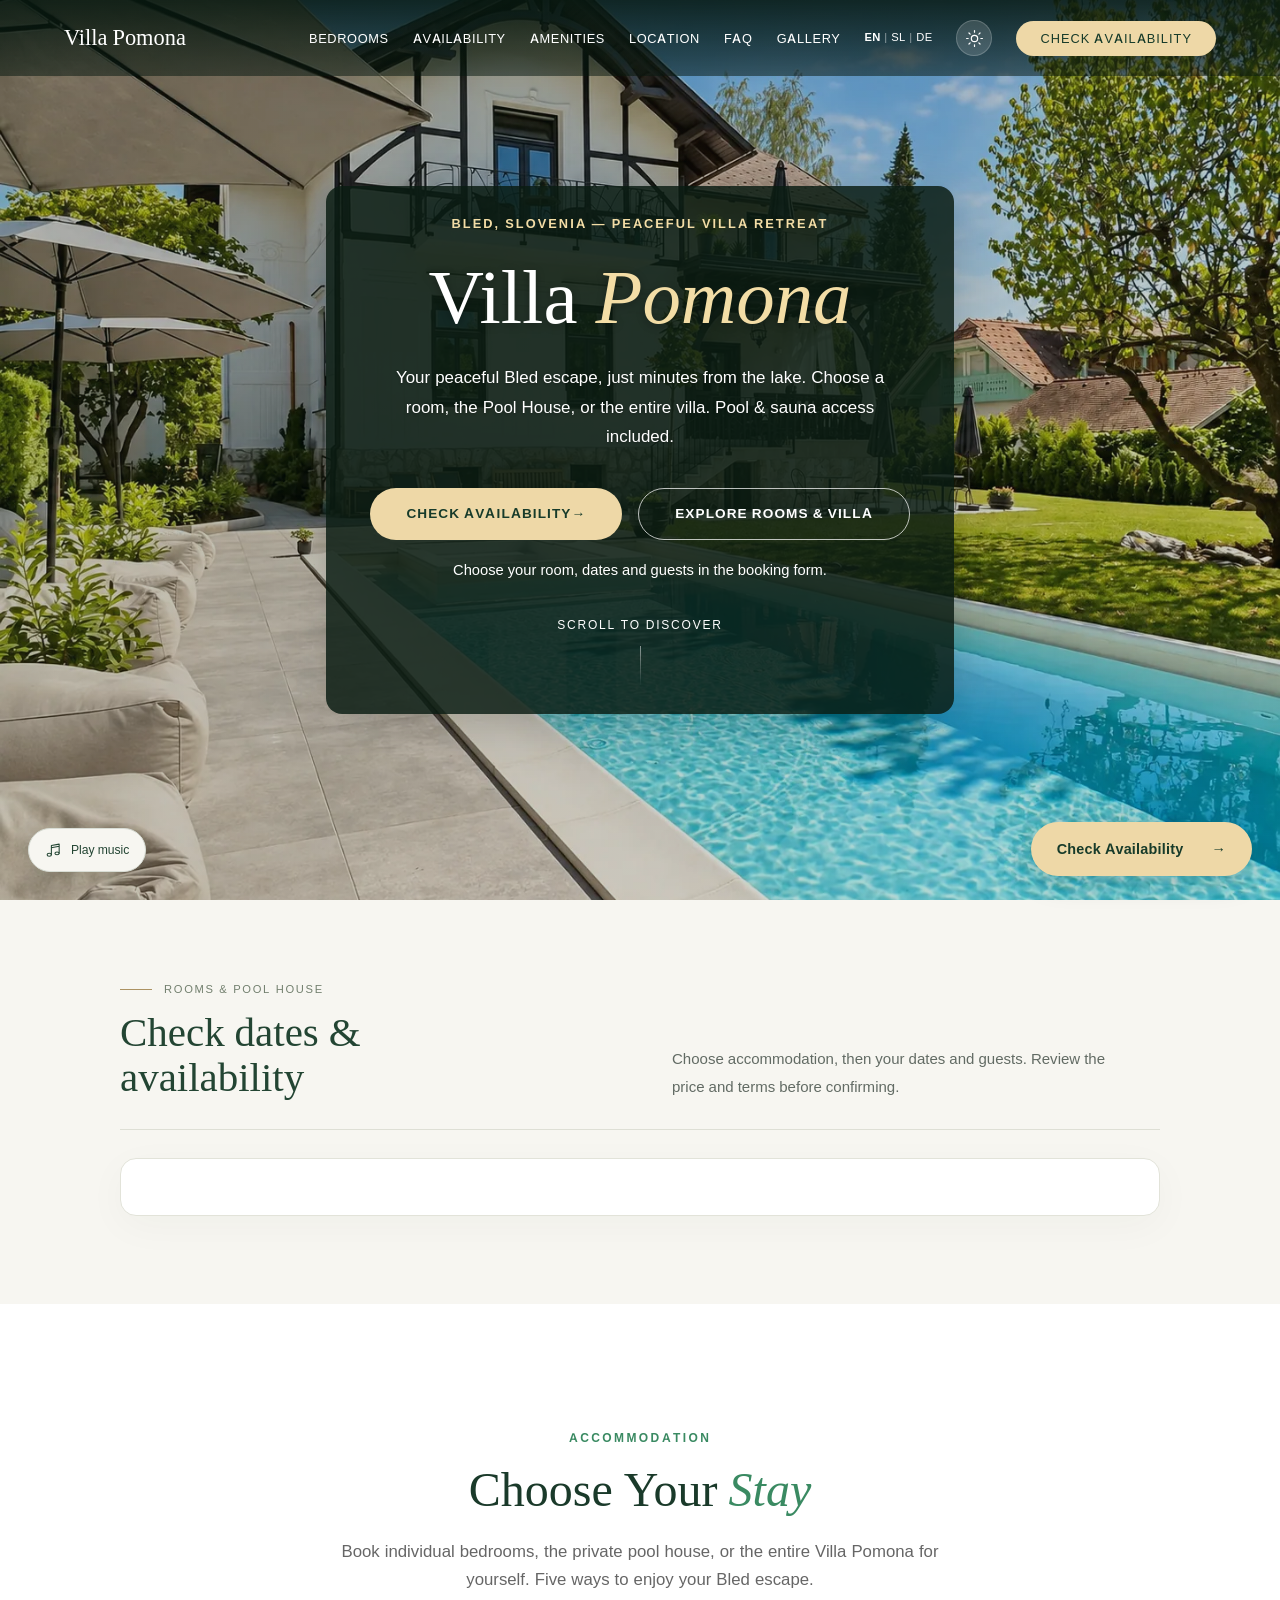
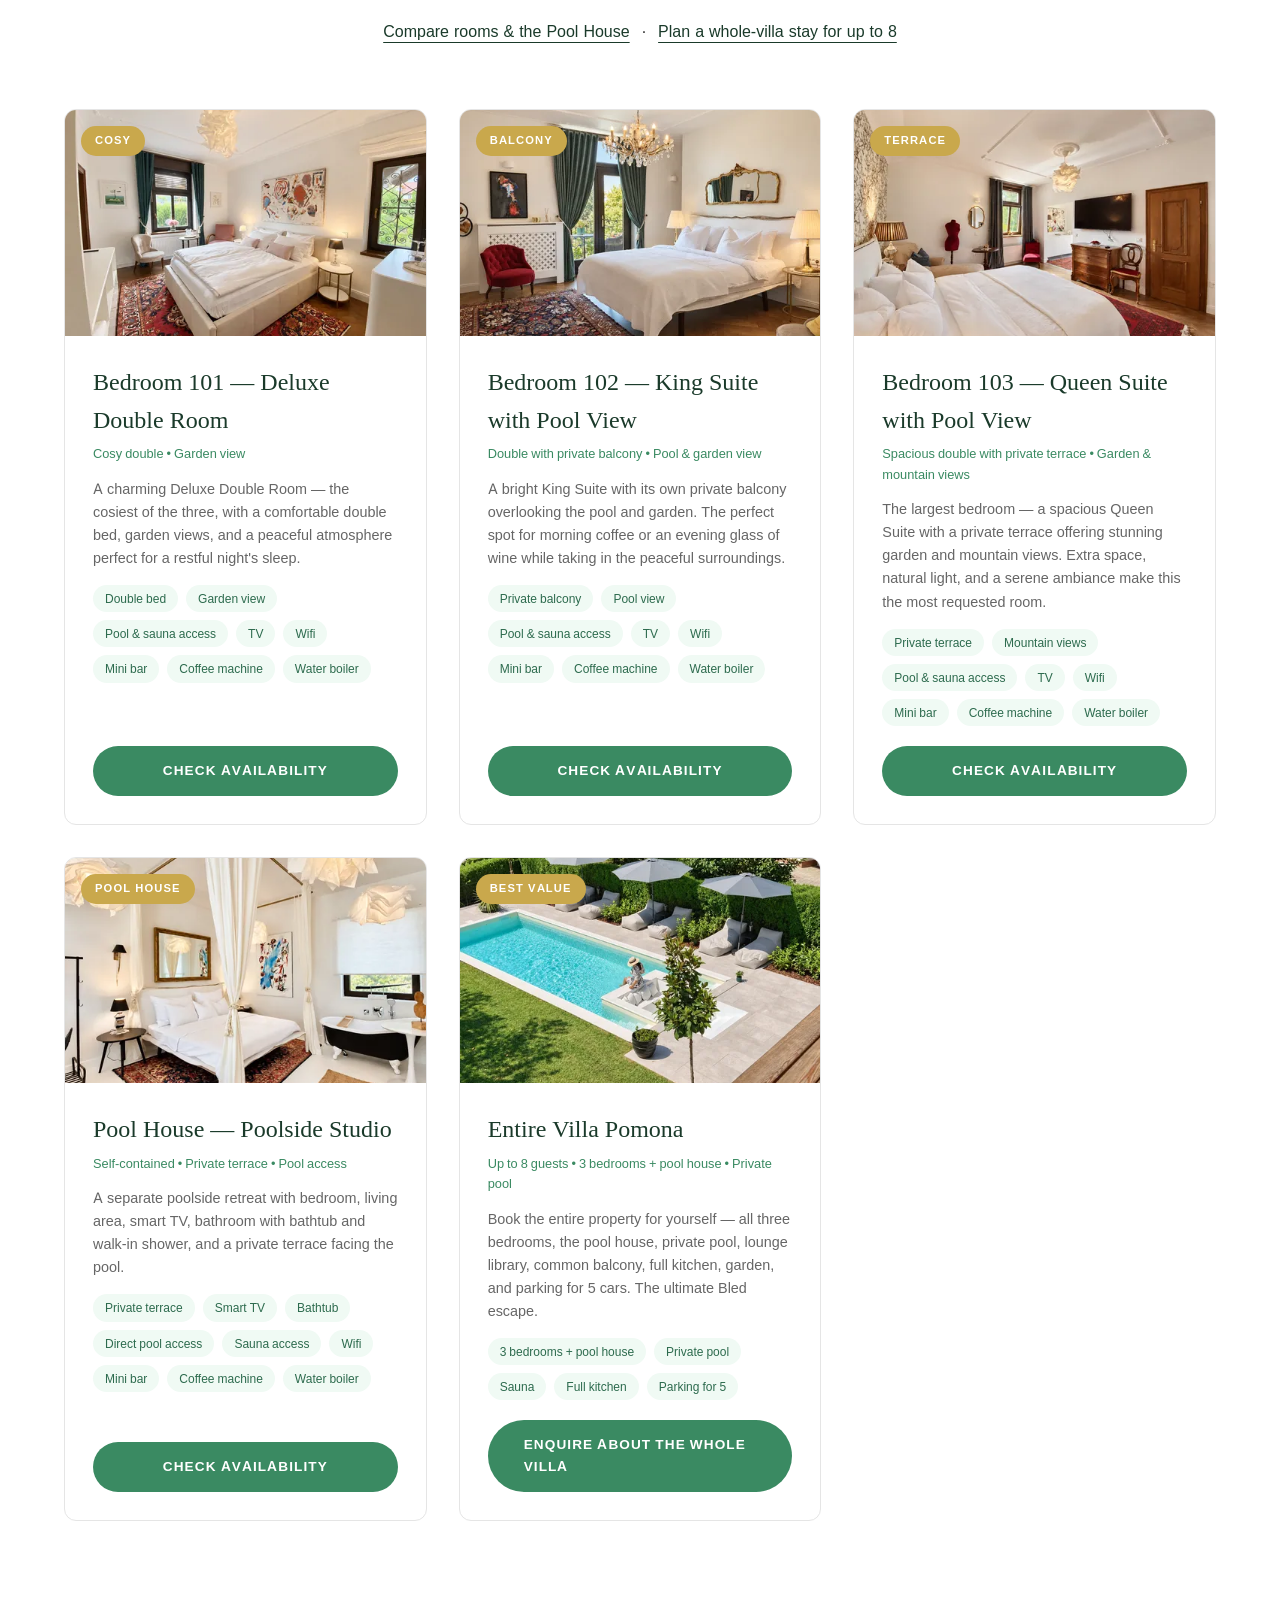
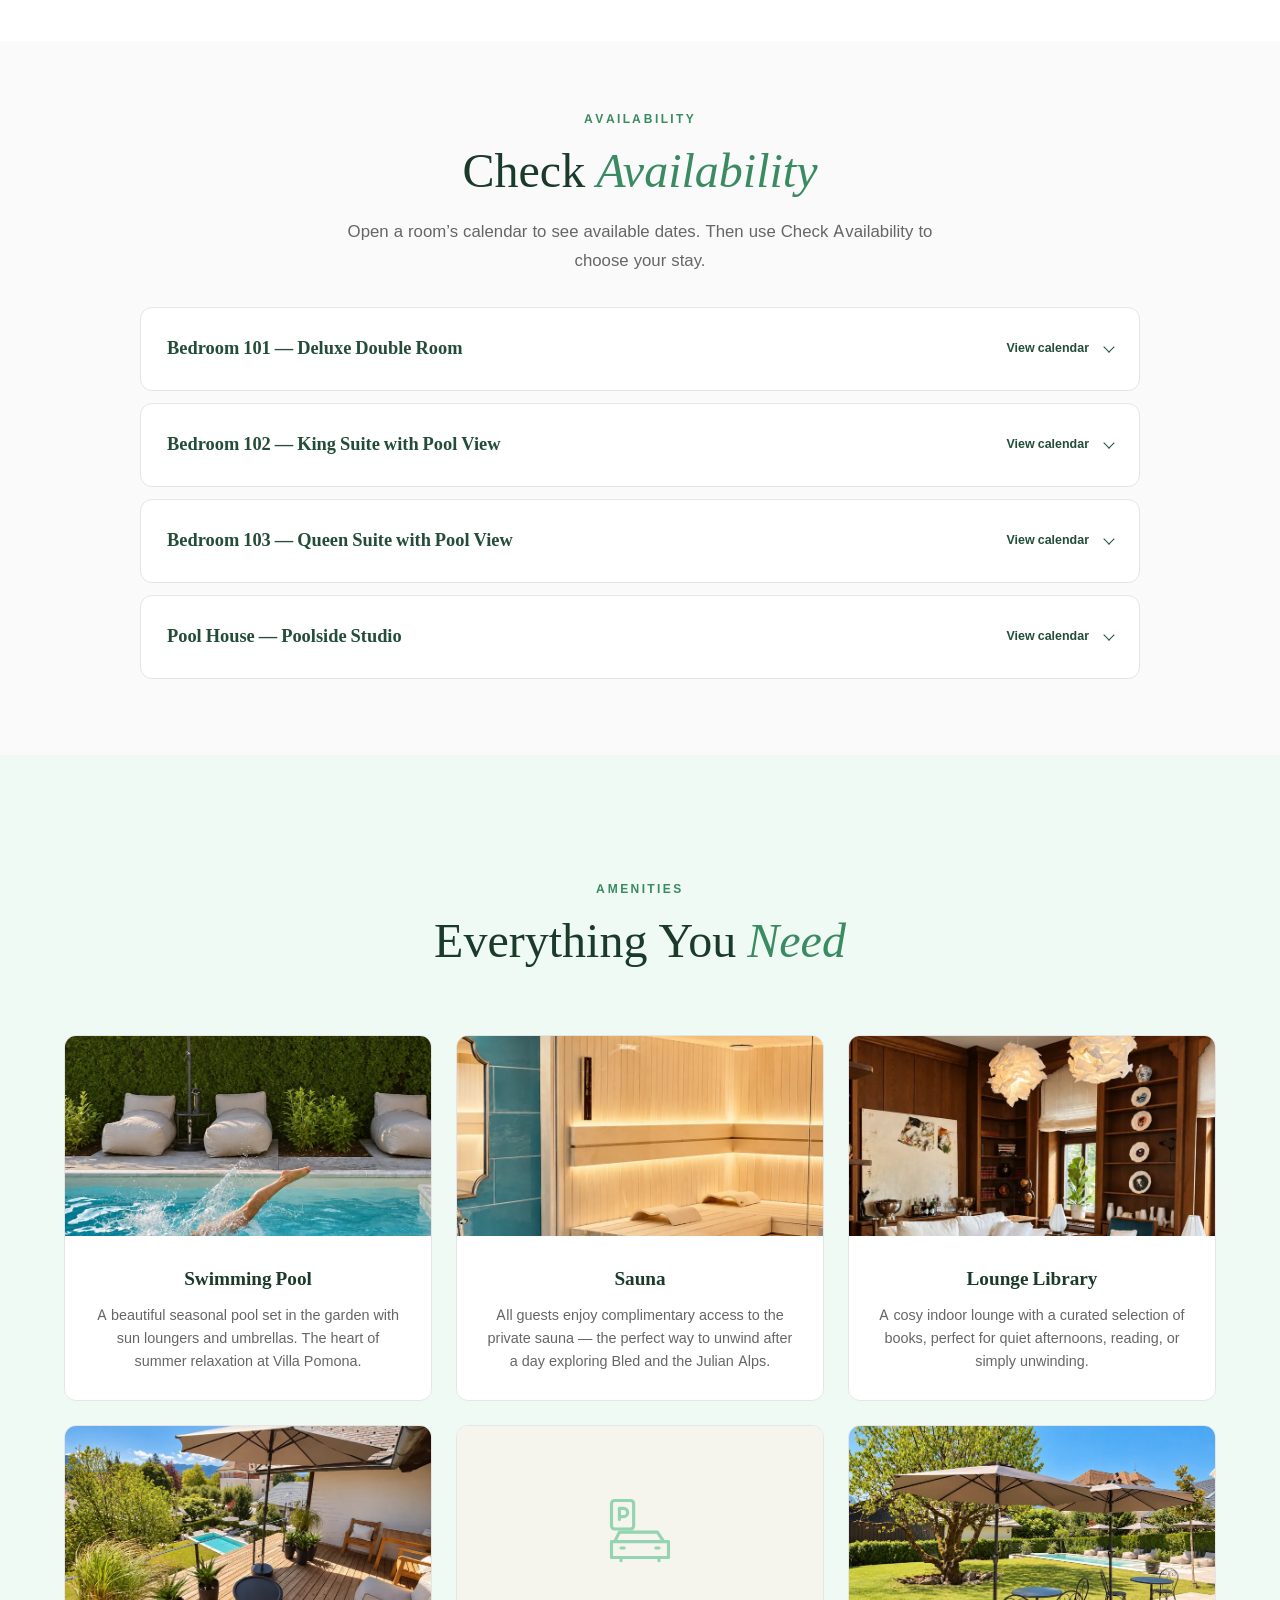
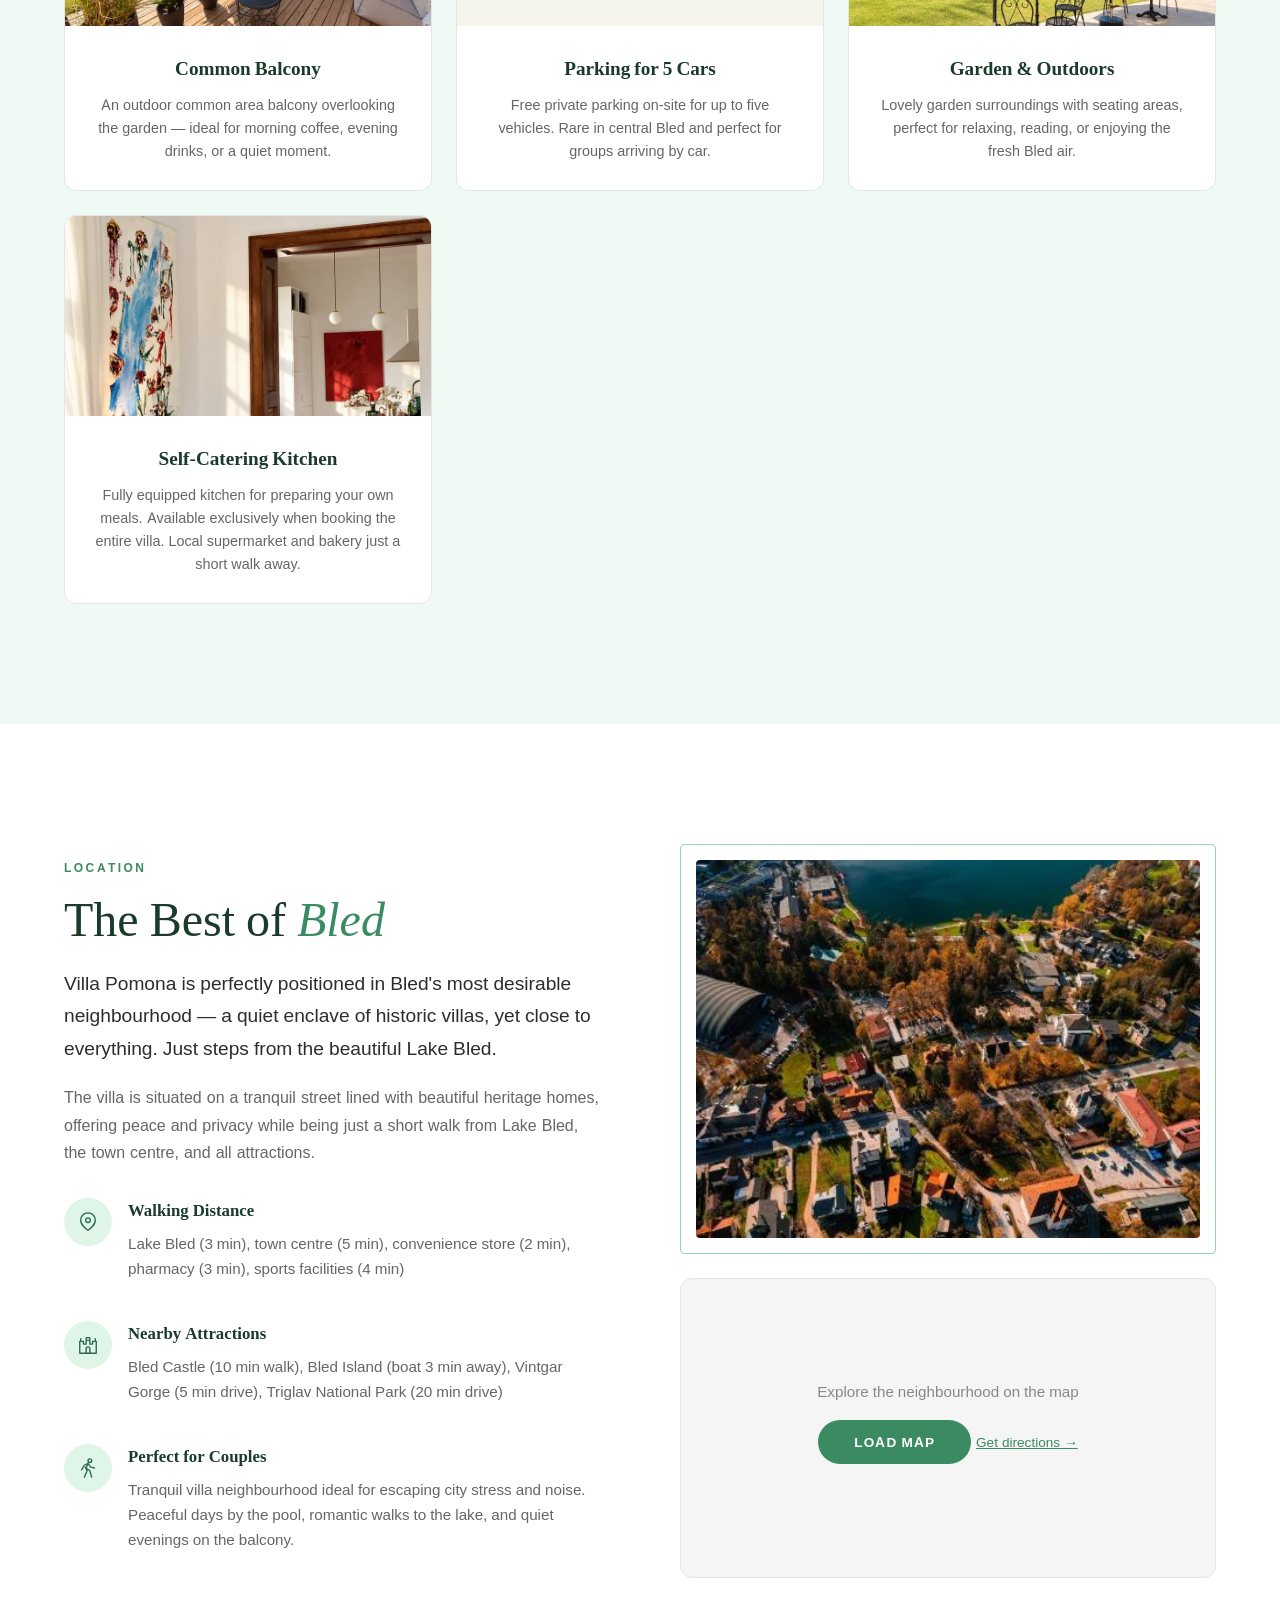
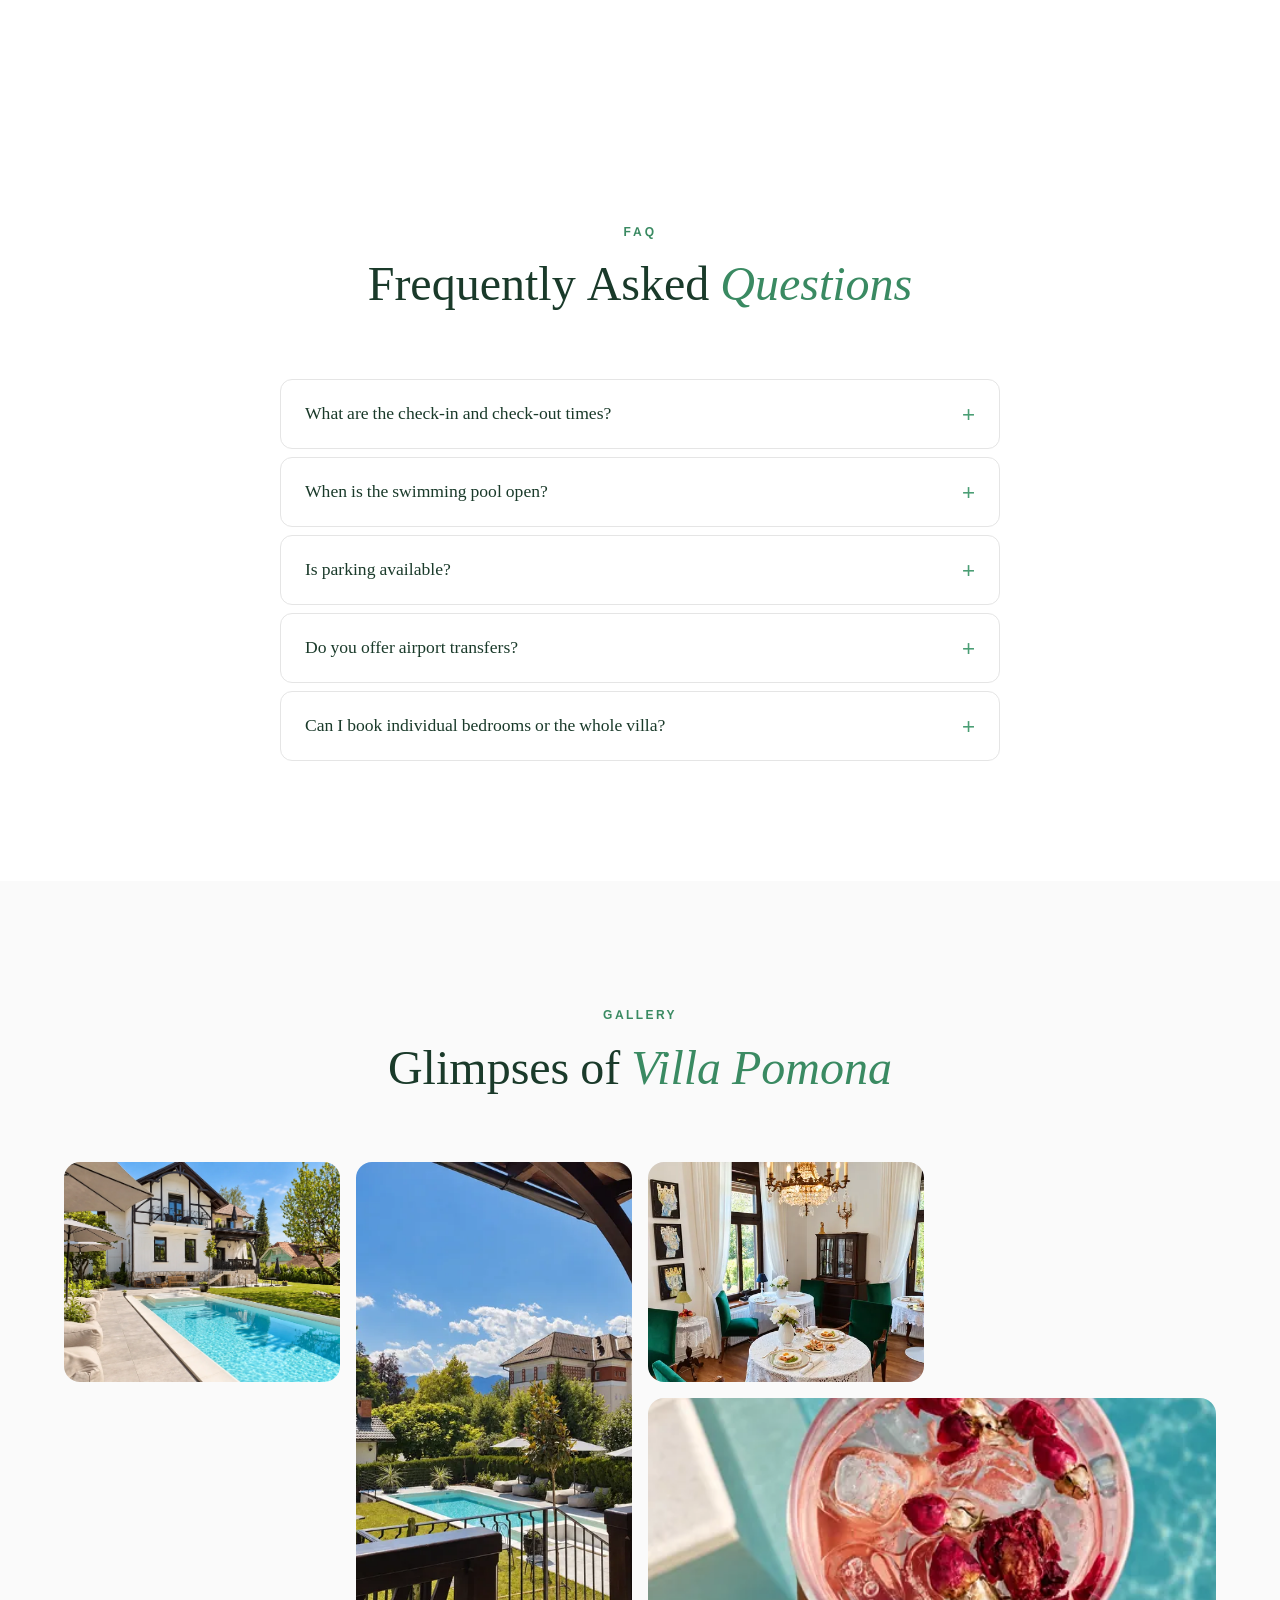
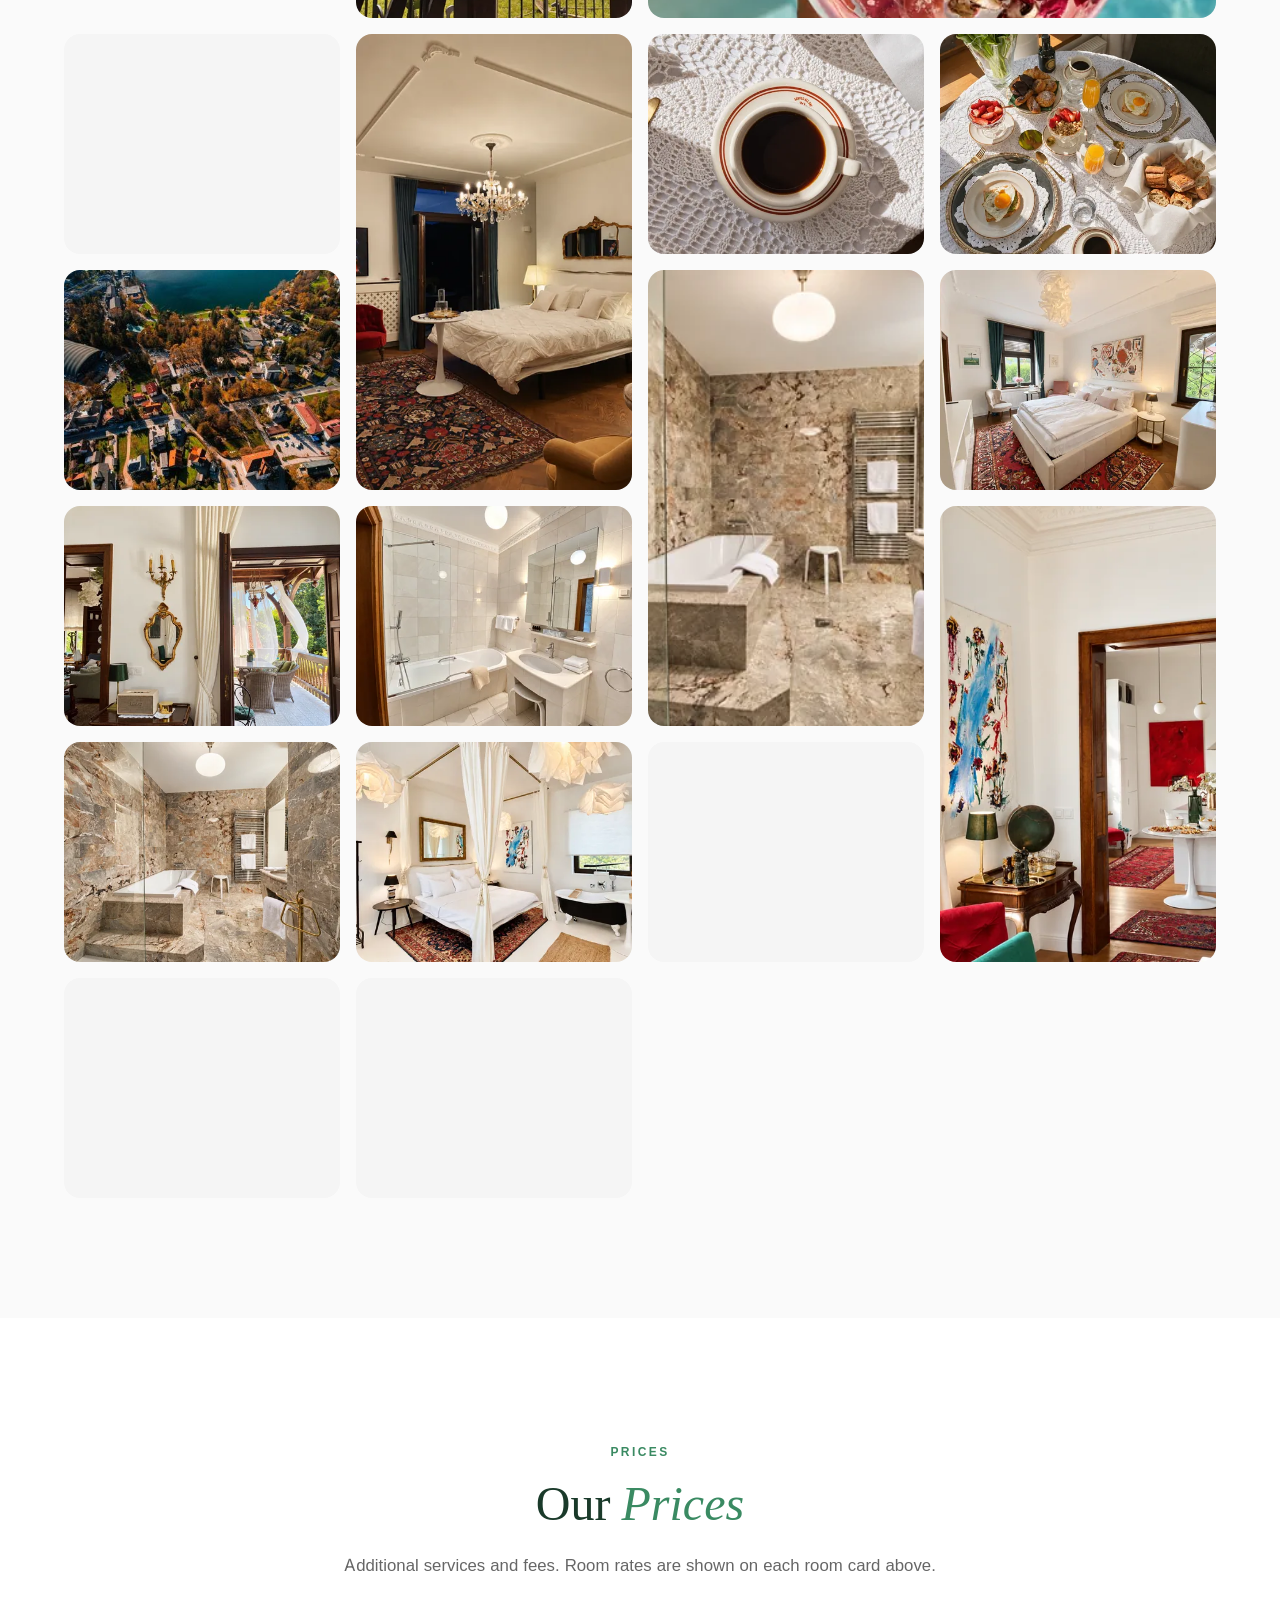
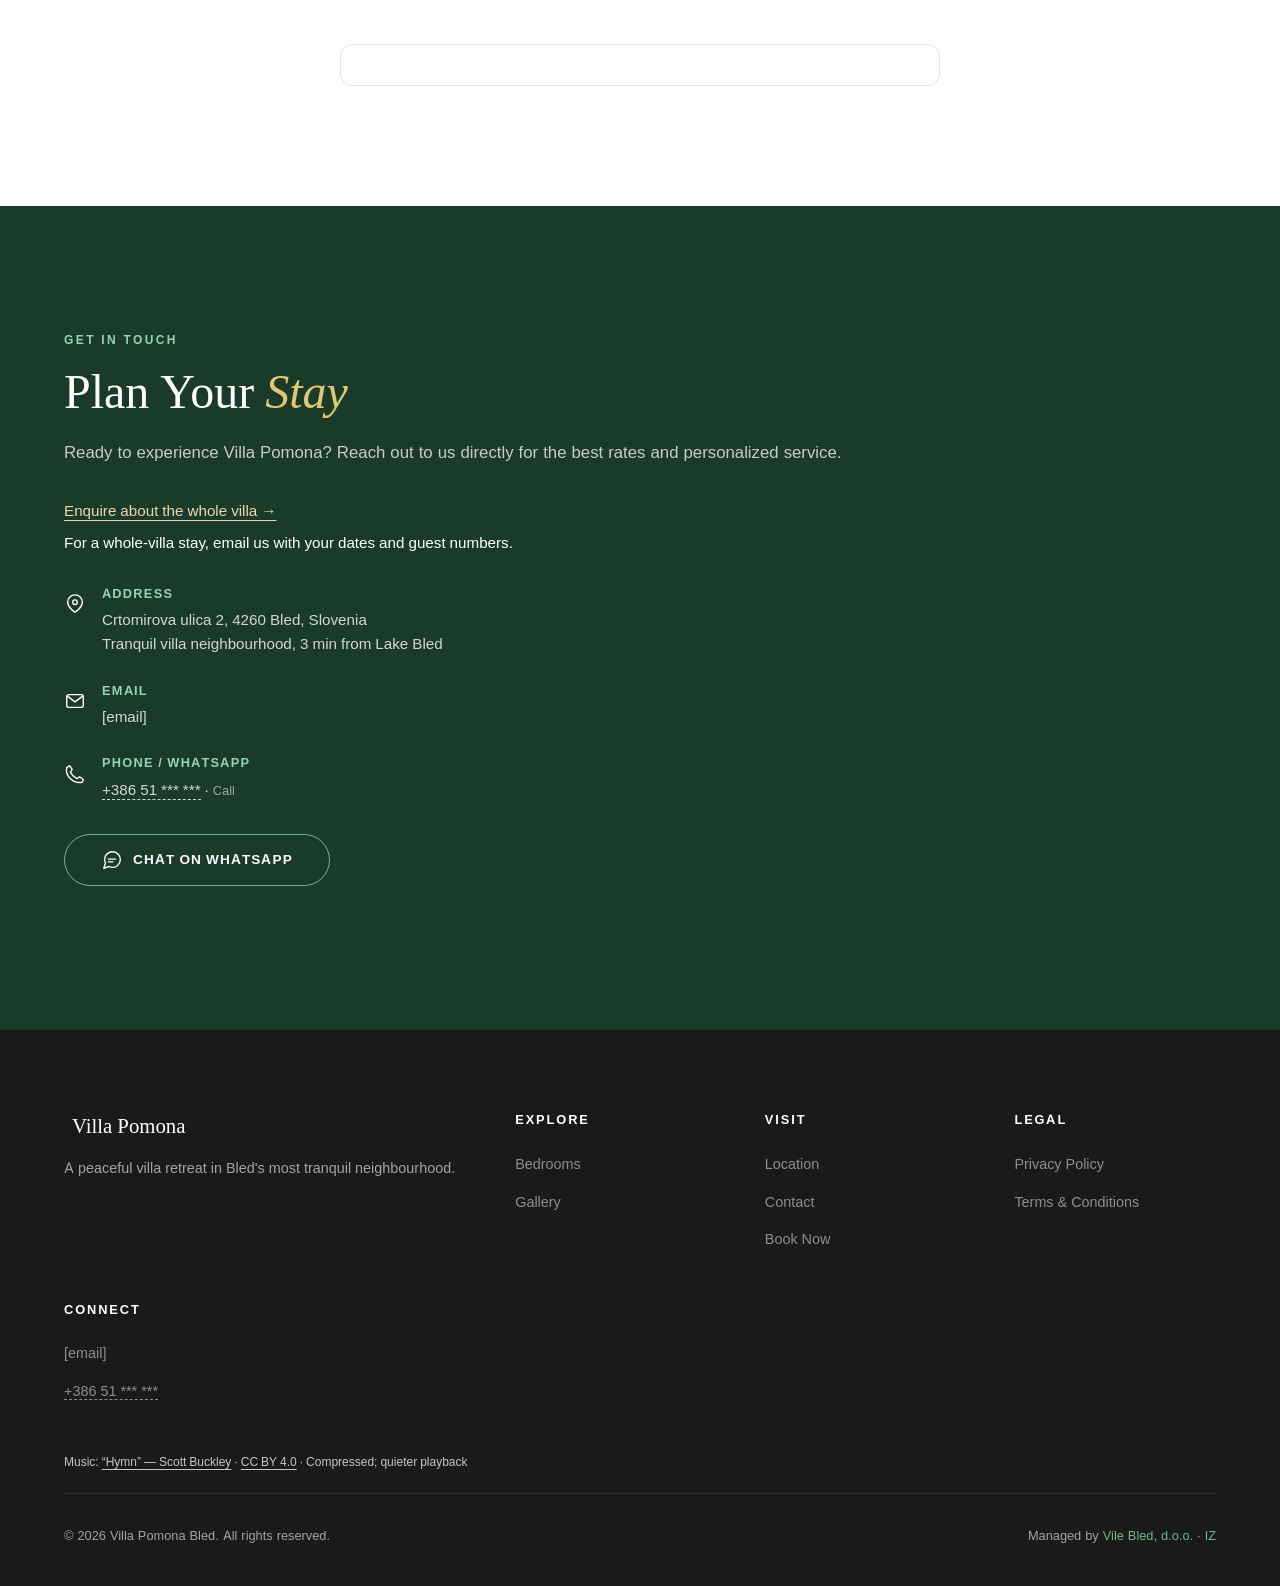
==== commit d167bf85: "Attempt quiet autoplay where permitted and remember music-off choice" ====
--- a/index.html
+++ b/index.html
@@ -648,7 +648,7 @@
 </script>
 
 <a href="#bookingHeading" class="mobile-booking-cta">Check Availability <span aria-hidden="true">&rarr;</span></a>
-<button type="button" class="music-toggle" id="musicToggle" aria-pressed="false" aria-label="Play background music" data-on="Music off" data-off="Music on" data-play="Play background music" data-stop="Turn background music off" data-error="Music could not play. Please try again." data-src="assets/audio/hymn-piano-v1.mp3"><svg viewBox="0 0 24 24" fill="none" stroke="currentColor" stroke-width="1.5" stroke-linecap="round" stroke-linejoin="round" aria-hidden="true"><path d="M9 18V5l11-2v13M9 8l11-2"/><ellipse cx="6" cy="18" rx="3" ry="2"/><ellipse cx="17" cy="16" rx="3" ry="2"/></svg><span data-music-label>Music off</span></button>
+<button type="button" class="music-toggle" id="musicToggle" aria-pressed="false" aria-label="Play background music" data-tap="Play music" data-on="Music off" data-off="Music on" data-play="Play background music" data-stop="Turn background music off" data-error="Music could not play. Please try again." data-src="assets/audio/hymn-piano-v1.mp3"><svg viewBox="0 0 24 24" fill="none" stroke="currentColor" stroke-width="1.5" stroke-linecap="round" stroke-linejoin="round" aria-hidden="true"><path d="M9 18V5l11-2v13M9 8l11-2"/><ellipse cx="6" cy="18" rx="3" ry="2"/><ellipse cx="17" cy="16" rx="3" ry="2"/></svg><span data-music-label>Music off</span></button>
 <p id="musicStatus" class="music-status" role="status"></p>
 <script src="music.js" defer></script>
 </body>
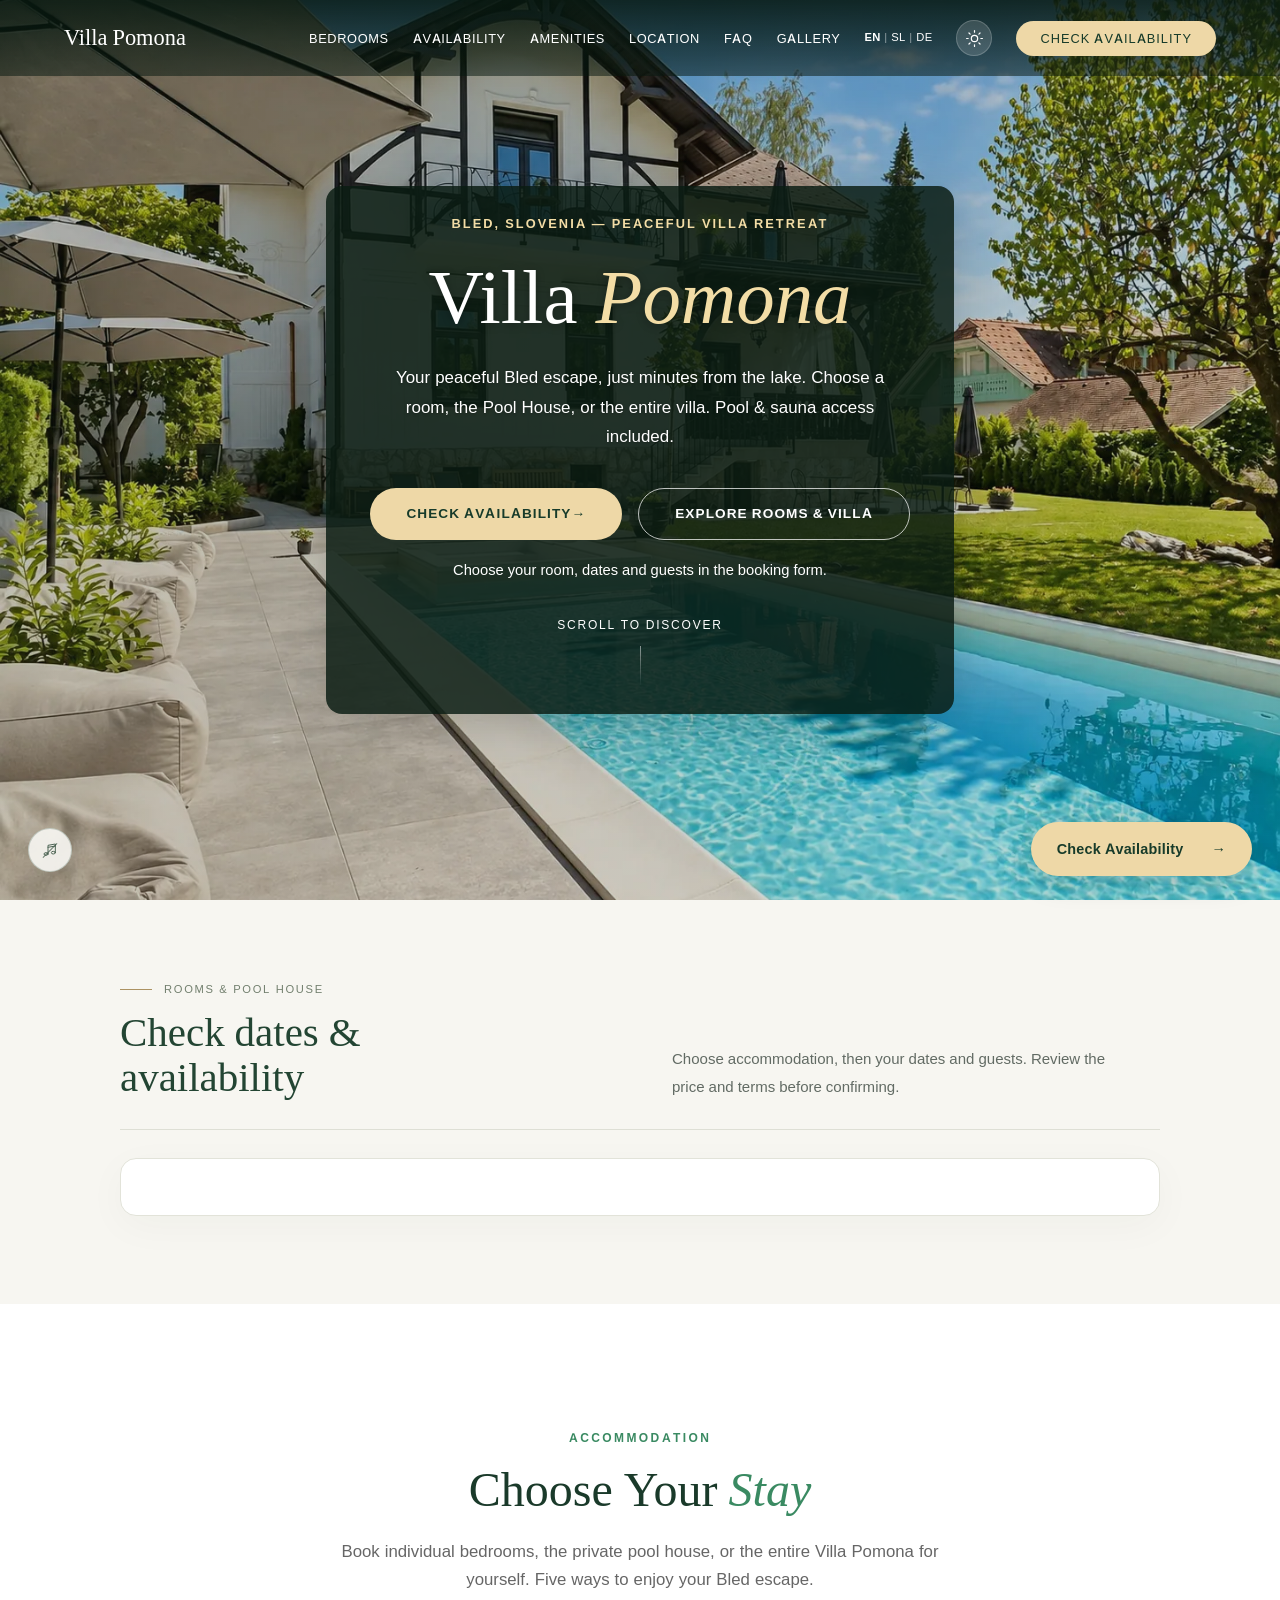
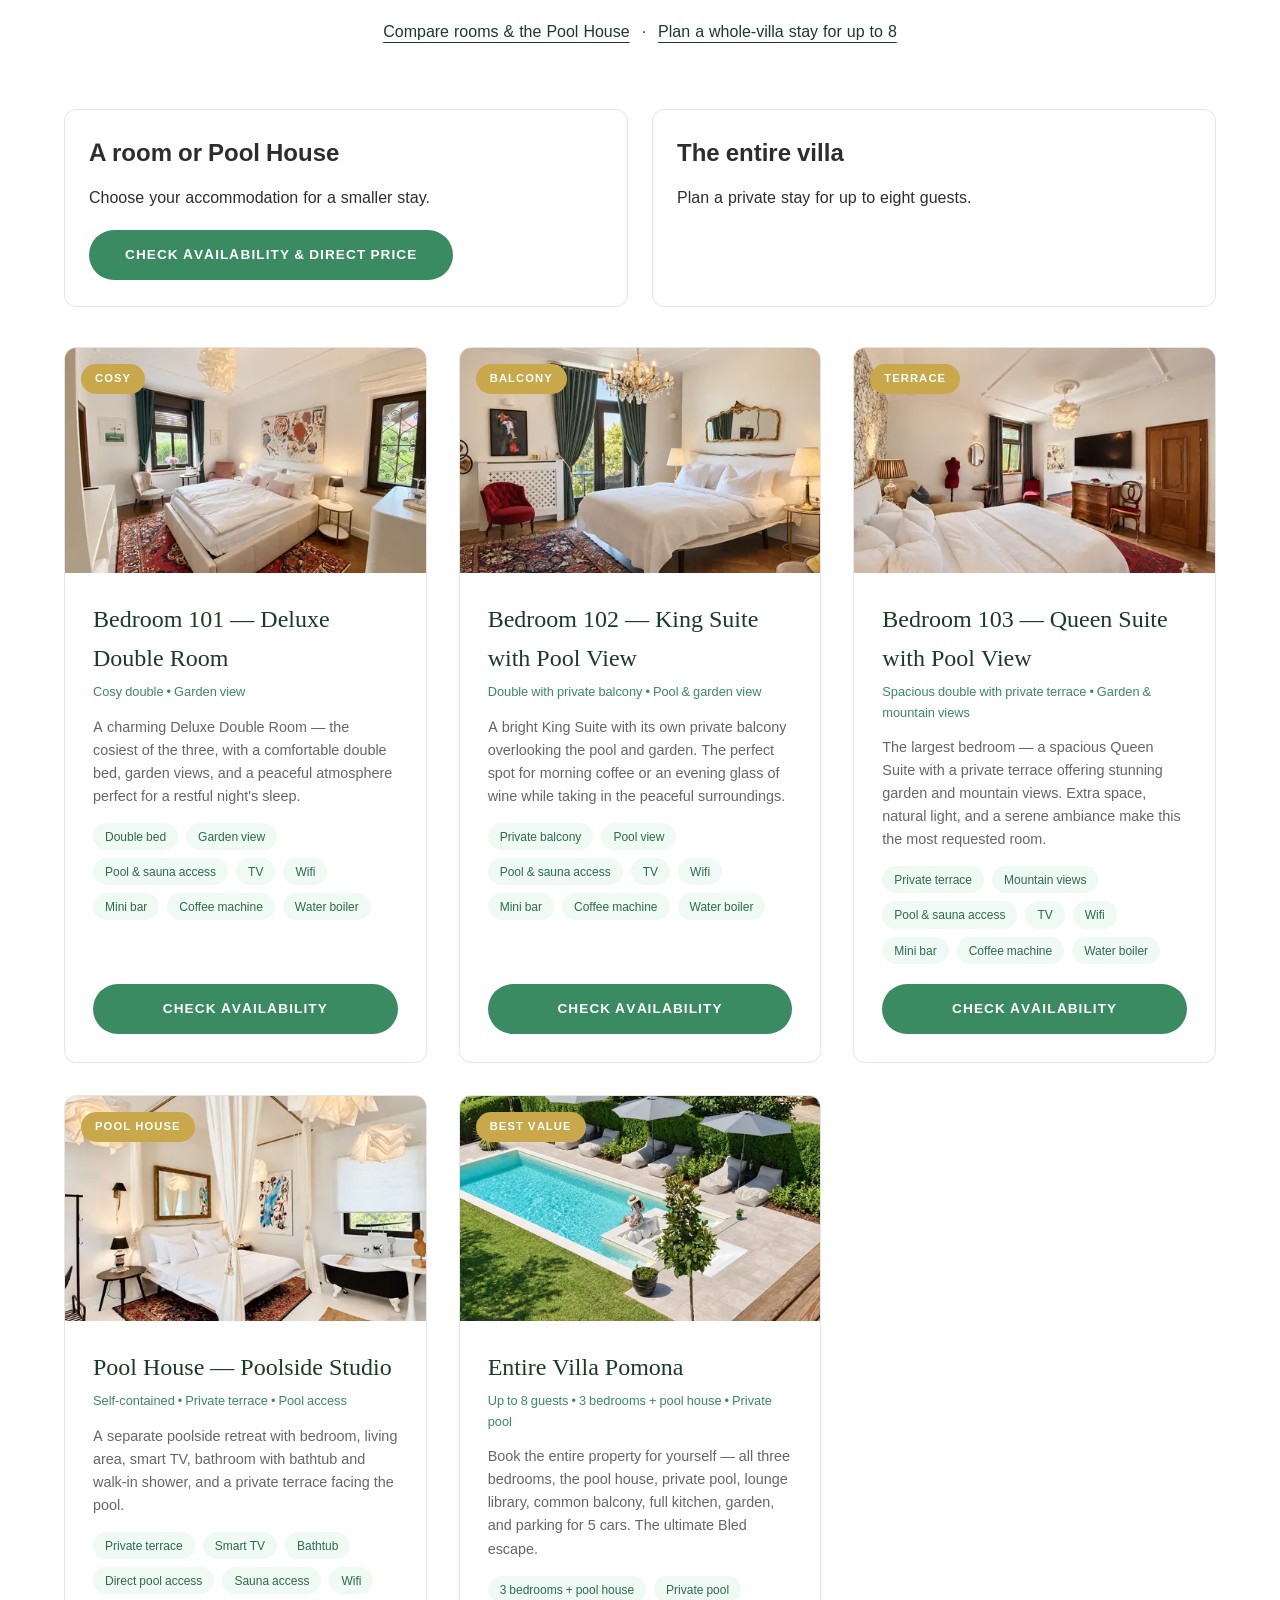
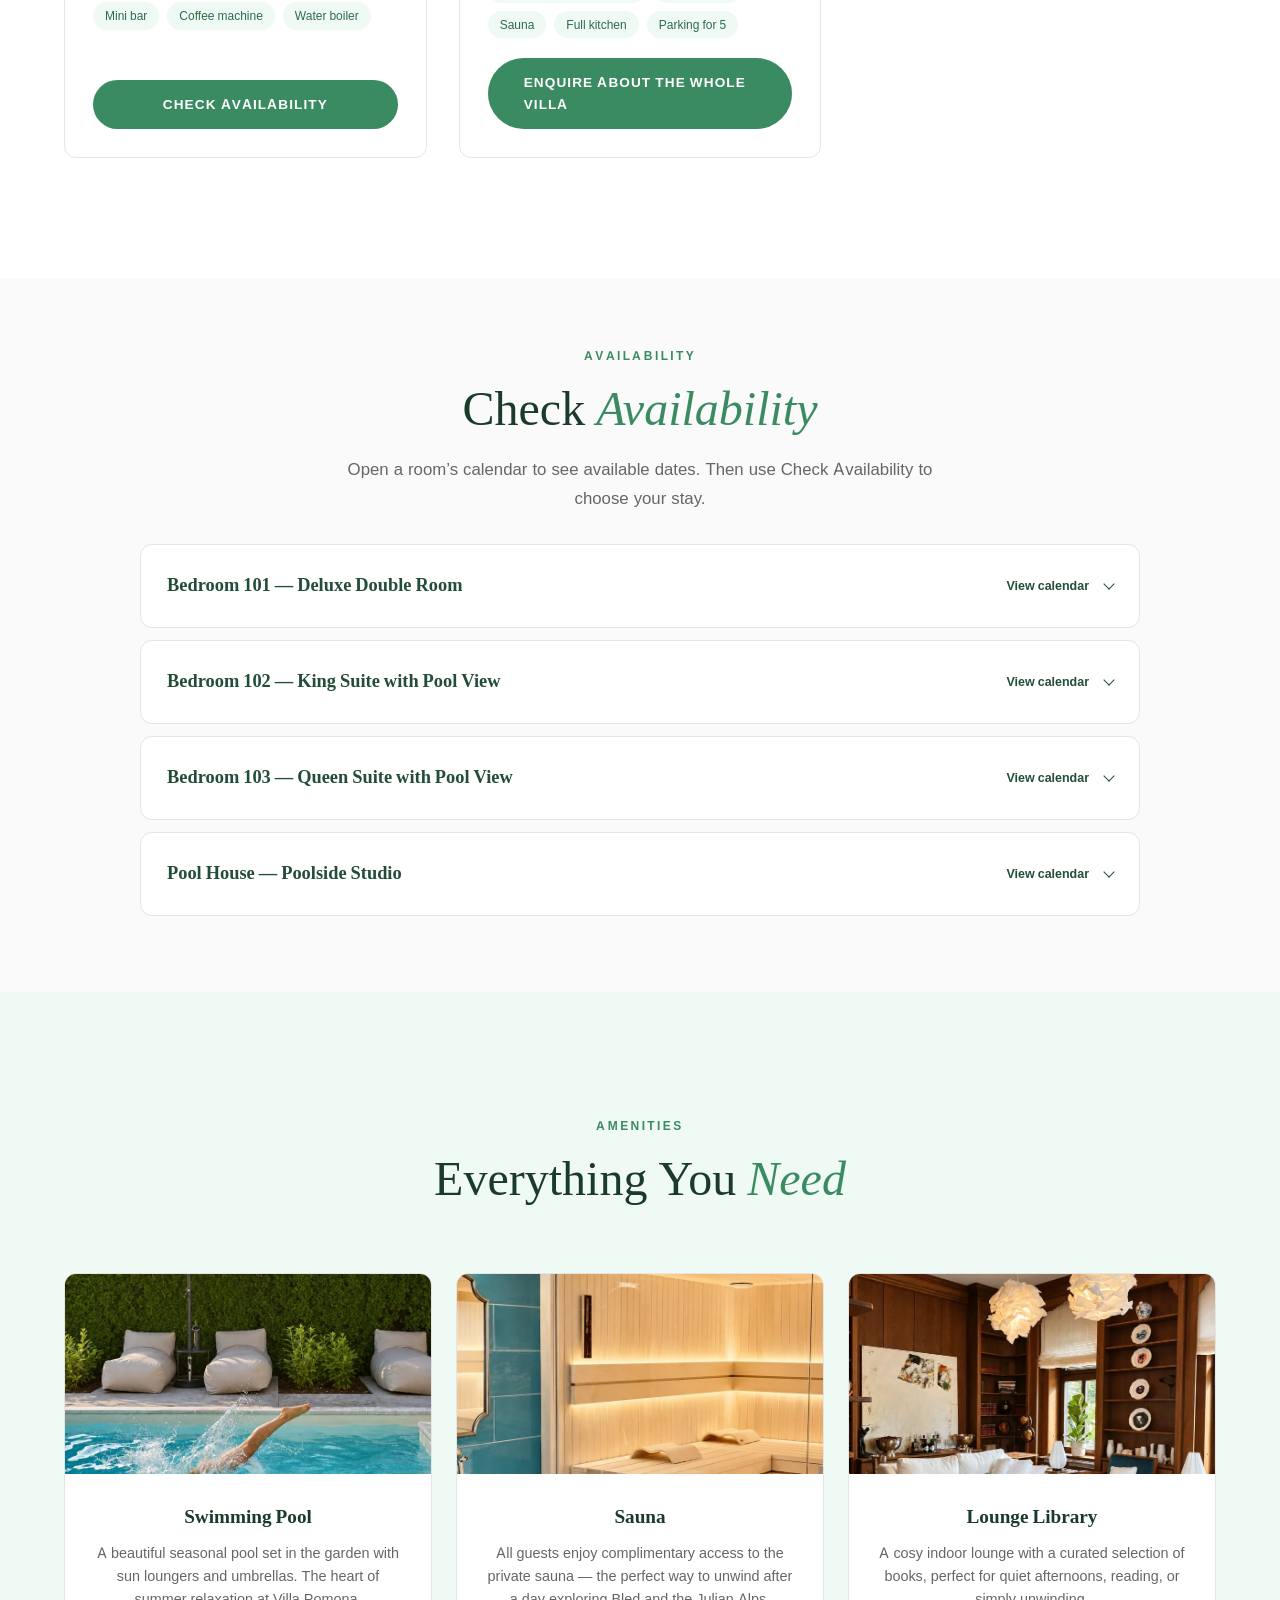
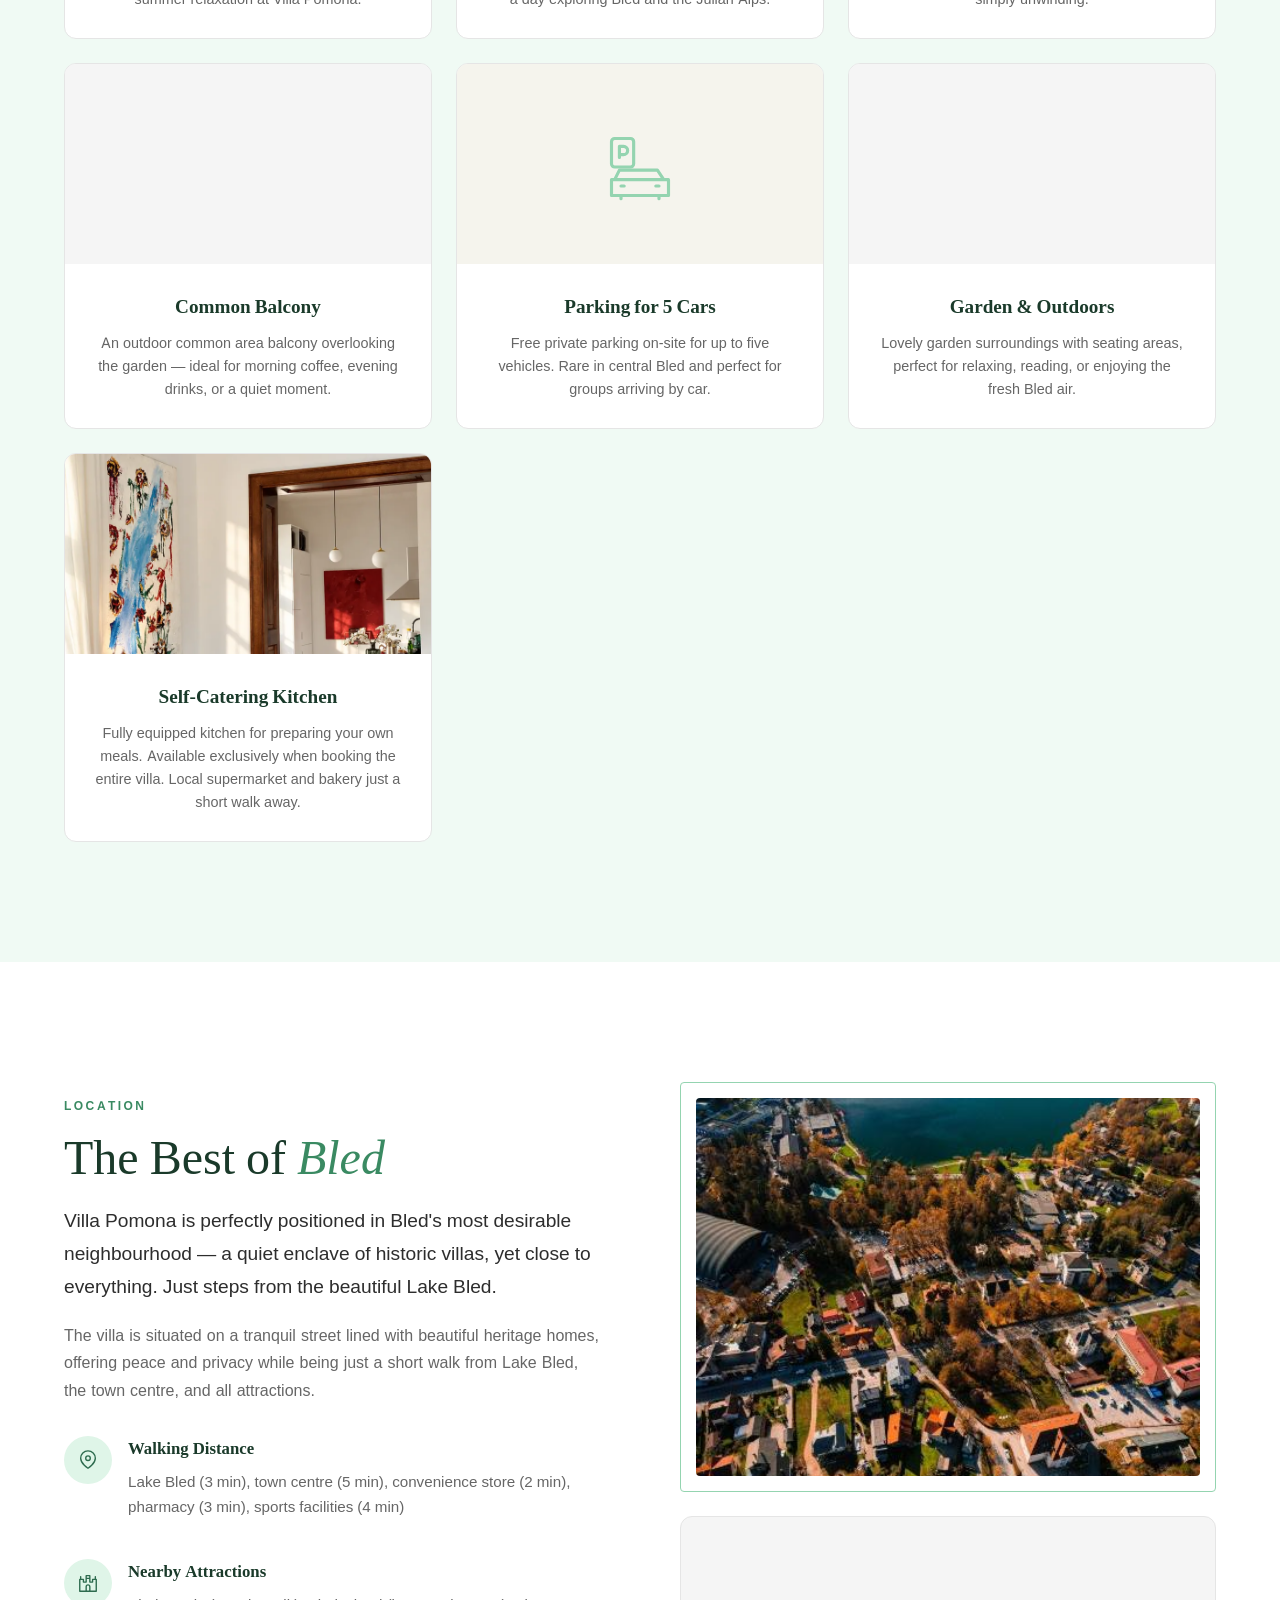
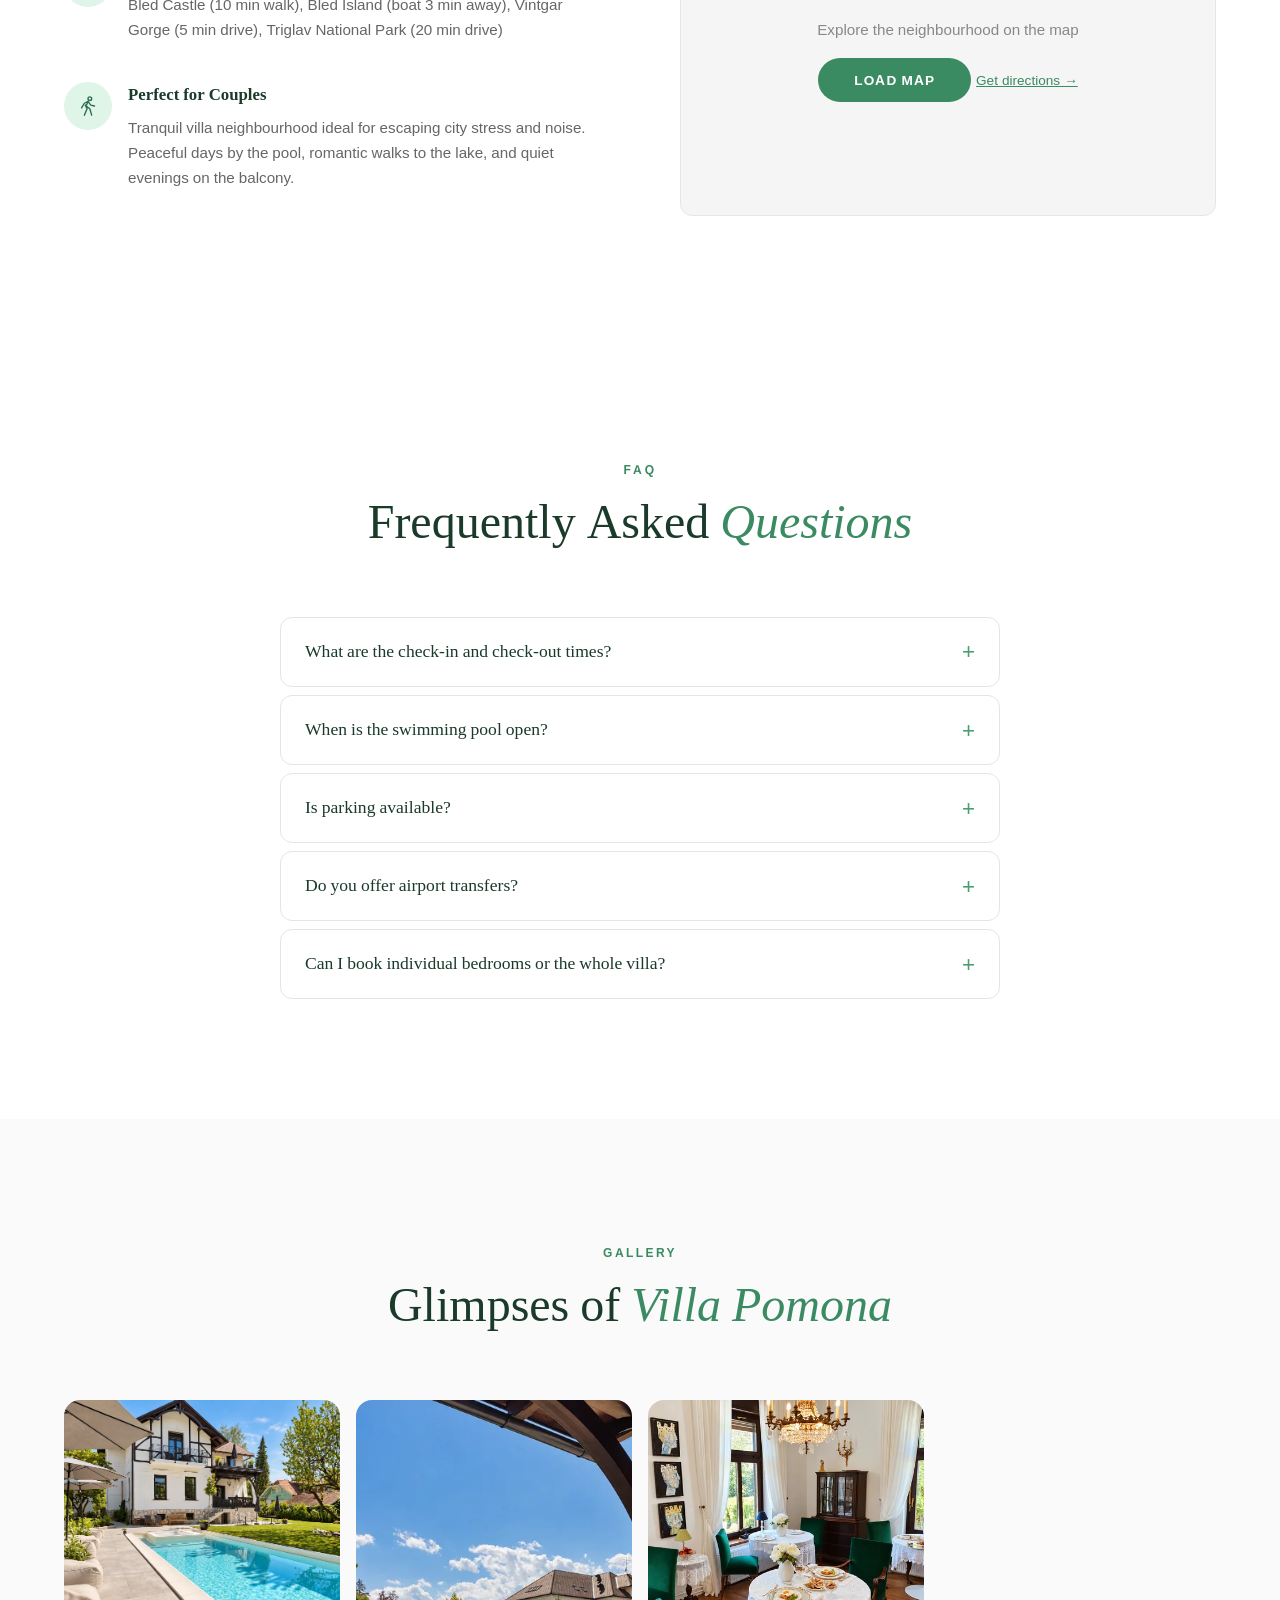
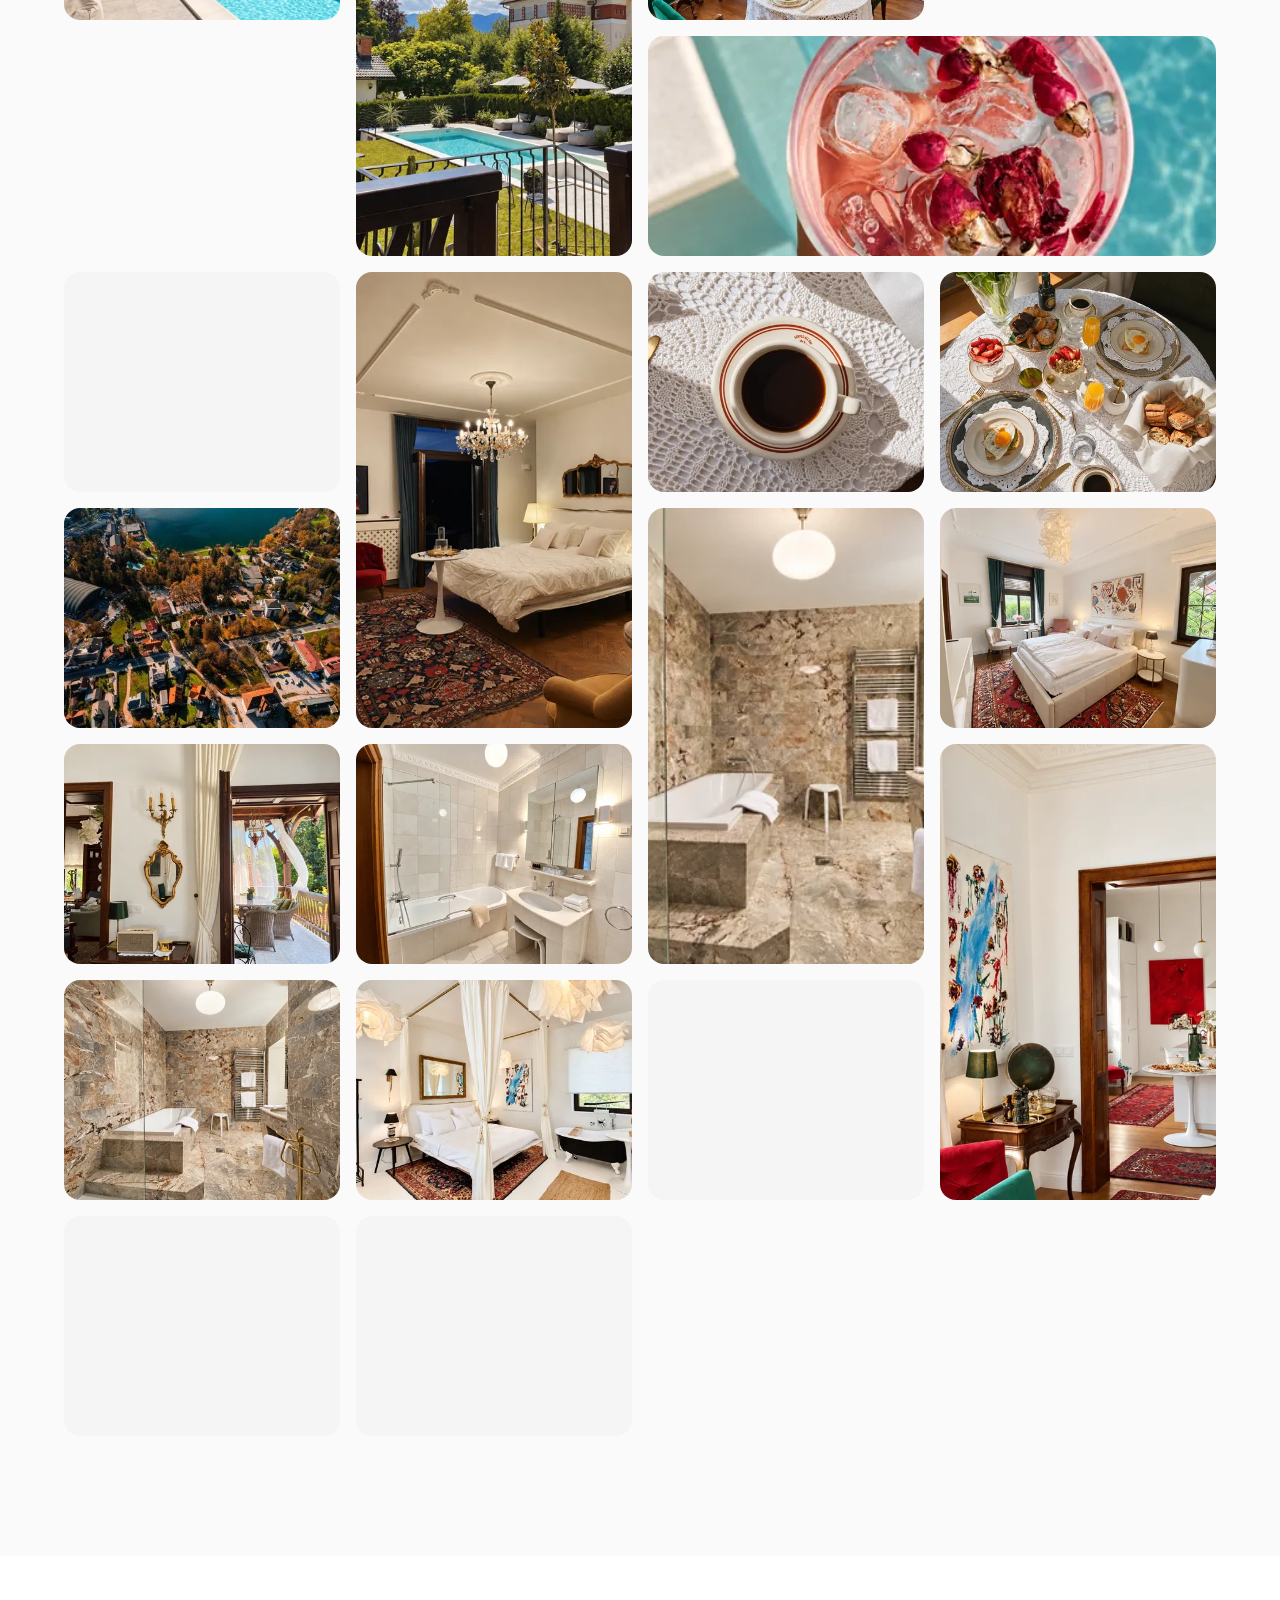
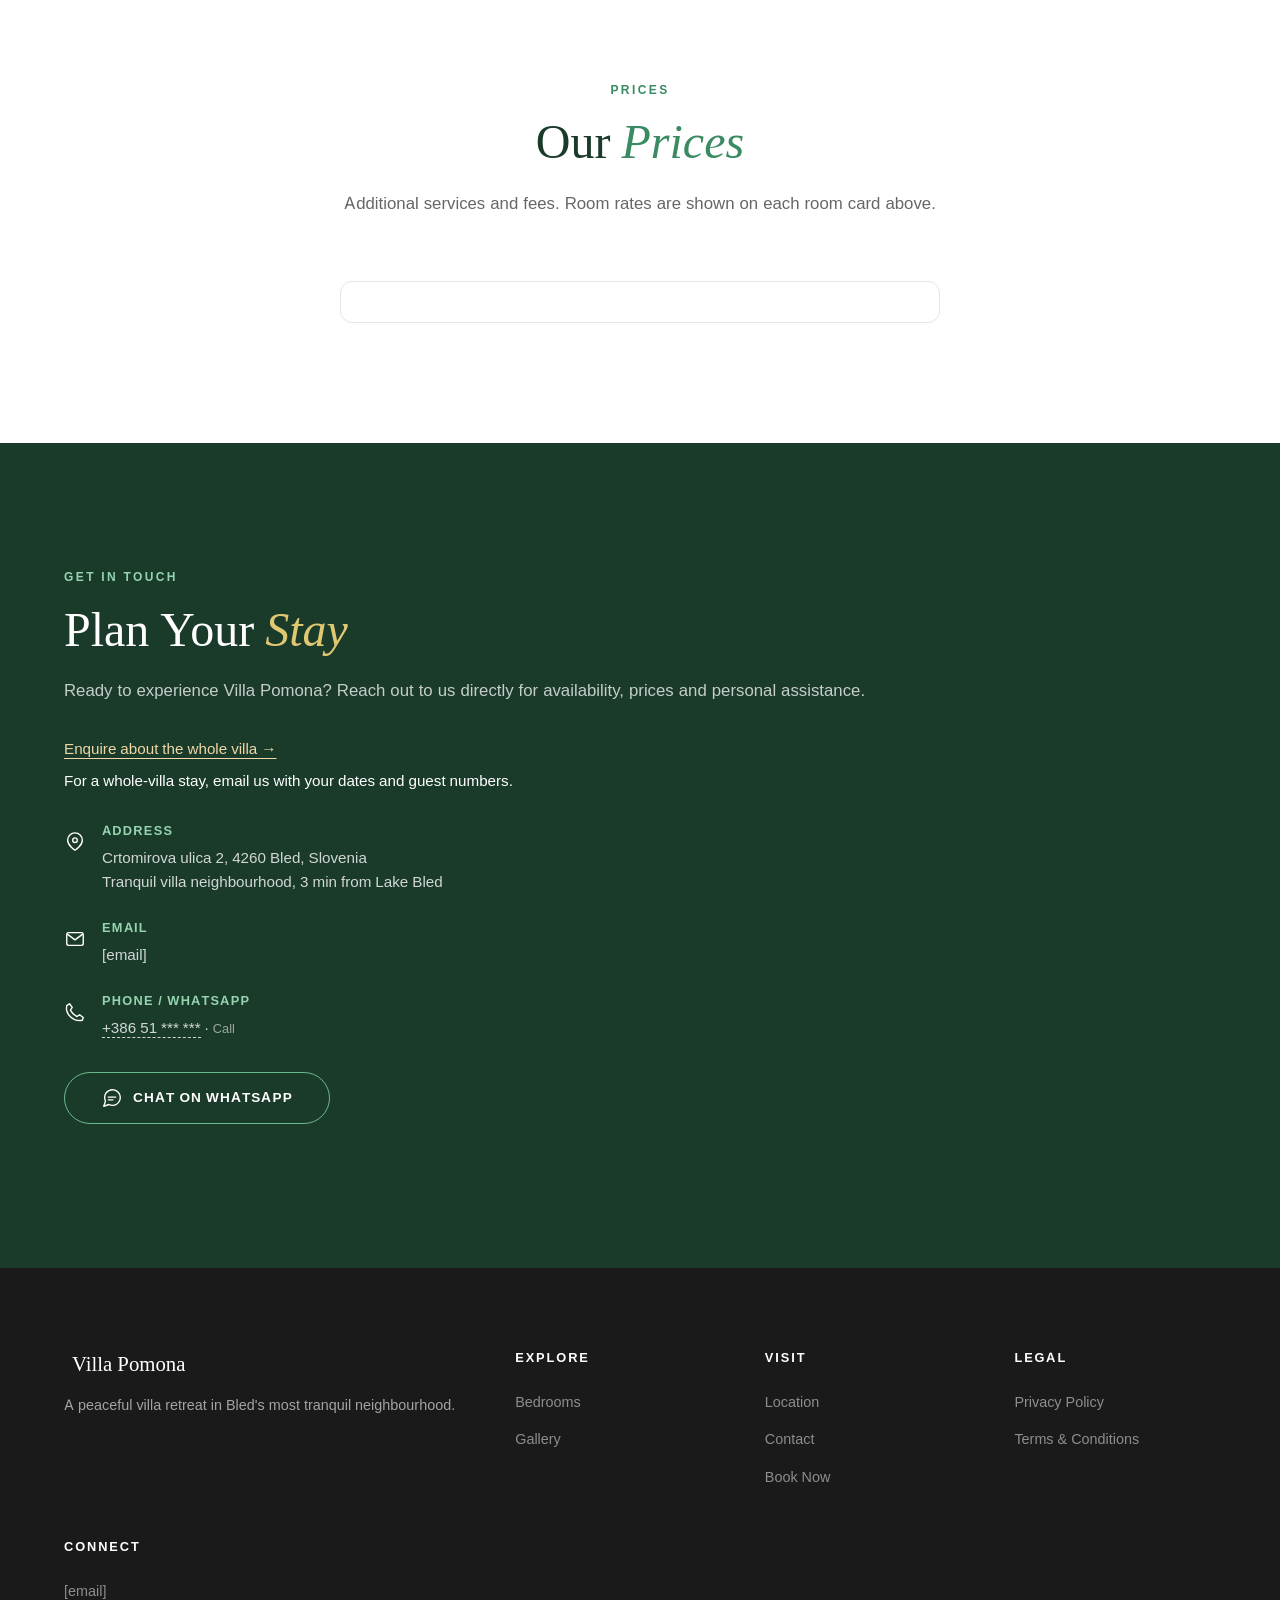
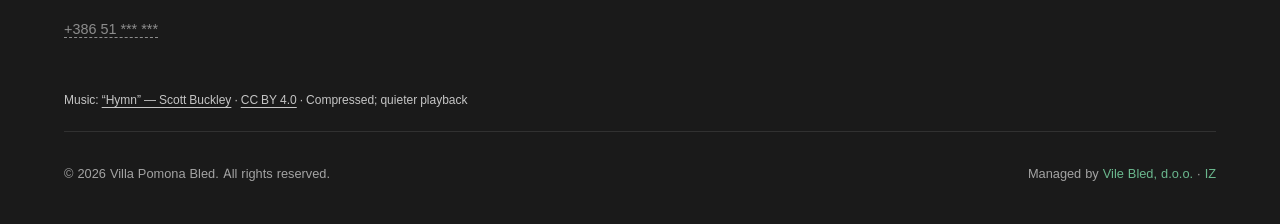
==== commit f0e72893: "Prepare approved direct booking candidate" ====
--- a/index.html
+++ b/index.html
@@ -192,7 +192,7 @@
                 <p class="section-desc">Book individual bedrooms, the private pool house, or the entire Villa Pomona for yourself. Five ways to enjoy your Bled escape.</p>
                 <p class="growth-links"><a href="rooms-in-bled.html">Compare rooms &amp; the Pool House</a><span aria-hidden="true"> · </span><a href="whole-villa-bled.html">Plan a whole-villa stay for up to 8</a></p>
             </div>
-            <div class="suites-grid">
+            <div class="direct-stay-choices"><div><h3>A room or Pool House</h3><p>Choose your accommodation for a smaller stay.</p><a class="btn btn-primary" href="#bookingHeading">Check availability & direct price</a></div><div><h3>The entire villa</h3><p>Plan a private stay for up to eight guests.</p><a class="btn btn-outline" href="whole-villa-bled.html">The entire villa</a></div></div><div class="suites-grid">
                 <div class="suite-card reveal">
                     <div class="suite-image">
                         <img alt="Bedroom 101 — Deluxe Double Room" class="suite-img" decoding="async" height="1086" loading="lazy" sizes="(max-width: 768px) 100vw, (max-width: 1024px) 50vw, 33vw" src="assets/images/polished-20261101/room-101-1448.webp" srcset="assets/images/polished-20261101/room-101-480.webp 480w, assets/images/polished-20261101/room-101-800.webp 800w, assets/images/polished-20261101/room-101-1448.webp 1448w" width="1448"/>
@@ -594,7 +594,7 @@
                 <div class="contact-info reveal">
                     <span class="section-tag">Get in Touch</span>
                     <h2 class="section-title">Plan Your <em>Stay</em></h2>
-                    <p class="lead">Ready to experience Villa Pomona? Reach out to us directly for the best rates and personalized service.</p>
+                    <p class="lead">Ready to experience Villa Pomona? Reach out to us directly for availability, prices and personal assistance.</p>
                     <p class="villa-enquiry"><a href="mailto:info@villa-pomona-bled.com">Enquire about the whole villa &rarr;</a><br>For a whole-villa stay, email us with your dates and guest numbers.</p>
                     <div class="contact-details">
                         <div class="contact-item"><span class="ci-icon" aria-hidden="true"><svg class="ui-icon" viewBox="0 0 24 24" fill="none" stroke="currentColor" stroke-width="1.5" stroke-linecap="round" stroke-linejoin="round" aria-hidden="true" focusable="false"><path d="M20 10c0 6-8 11-8 11S4 16 4 10a8 8 0 1 1 16 0Z"/><circle cx="12" cy="10" r="2.5"/></svg></span><div><strong>Address</strong><p>Crtomirova ulica 2, 4260 Bled, Slovenia<br>Tranquil villa neighbourhood, 3 min from Lake Bled</p></div></div>
--- a/styles.css
+++ b/styles.css
@@ -871,3 +871,17 @@
  .music-toggle { left:16px; bottom:calc(80px + env(safe-area-inset-bottom)); min-height:44px; padding:9px 13px; font-size:.73rem; }
  .music-status { left:16px; bottom:calc(132px + env(safe-area-inset-bottom)); }
 }
+
+/* Discreet music control, retaining a full 44px touch target. */
+.music-toggle, .music-toggle[aria-pressed="true"] { width:44px; height:44px; min-height:44px; padding:0; gap:0; justify-content:center; border-radius:50%; background:rgba(247,246,241,.92); color:#3d5746; border-color:rgba(35,69,51,.22); box-shadow:none; }
+.music-toggle svg { width:16px; height:16px; opacity:.9; }
+.music-toggle:hover { background:#f7f6f1; border-color:#899a86; }
+.music-toggle[aria-pressed="false"]::before { content:""; position:absolute; width:20px; height:1px; left:11px; top:21px; background:currentColor; transform:rotate(-45deg); opacity:.75; }
+.music-toggle[aria-pressed="true"]::after { content:""; position:absolute; right:8px; bottom:8px; width:5px; height:5px; border-radius:50%; background:#477954; border:1px solid #f7f6f1; }
+.music-toggle > [data-music-label] { position:absolute; left:0; bottom:52px; width:max-content; max-width:240px; padding:7px 10px; border-radius:6px; background:#173b2a; color:#f7f6f1; font-size:.7rem; line-height:1.5; font-weight:400; visibility:hidden; opacity:0; pointer-events:none; }
+.music-toggle:focus-visible > [data-music-label] { visibility:visible; opacity:1; }
+[data-theme="dark"] .music-toggle, [data-theme="dark"] .music-toggle[aria-pressed="true"] { background:rgba(29,48,36,.92); color:#dae4d8; border-color:rgba(185,203,179,.4); }
+[data-theme="dark"] .music-toggle[aria-pressed="true"]::after { background:#b9cbb3; border-color:#1d3024; }
+@media(hover:hover) { .music-toggle:hover > [data-music-label] { visibility:visible; opacity:1; } }
+
+.direct-stay-choices{display:grid;grid-template-columns:1fr 1fr;gap:24px;margin:24px 0 40px}.direct-stay-choices>div{padding:24px;border:1px solid var(--border-color,#c9cec5);border-radius:12px}.direct-stay-choices h3{font-size:1.5rem}.direct-stay-choices p{margin:12px 0 20px}@media(max-width:700px){.direct-stay-choices{grid-template-columns:1fr}.direct-stay-choices .btn{white-space:normal;text-align:center}}
